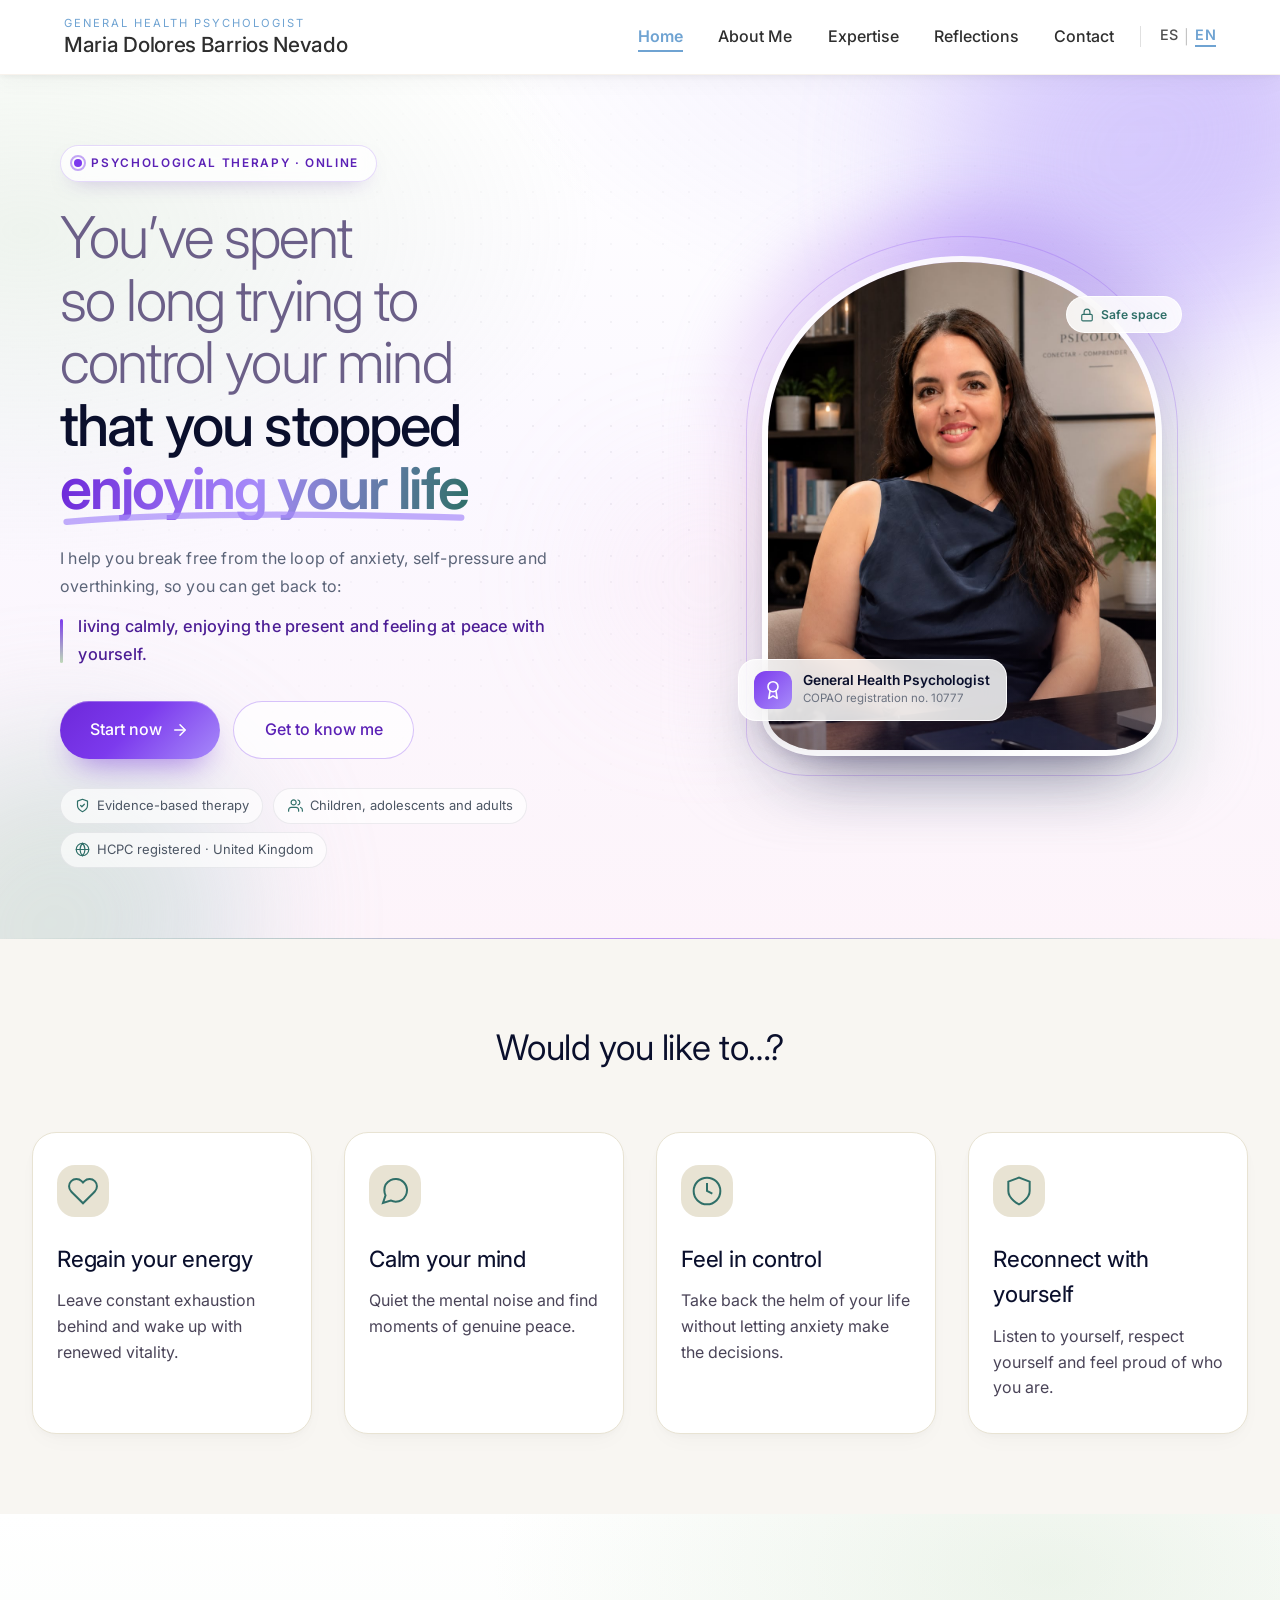
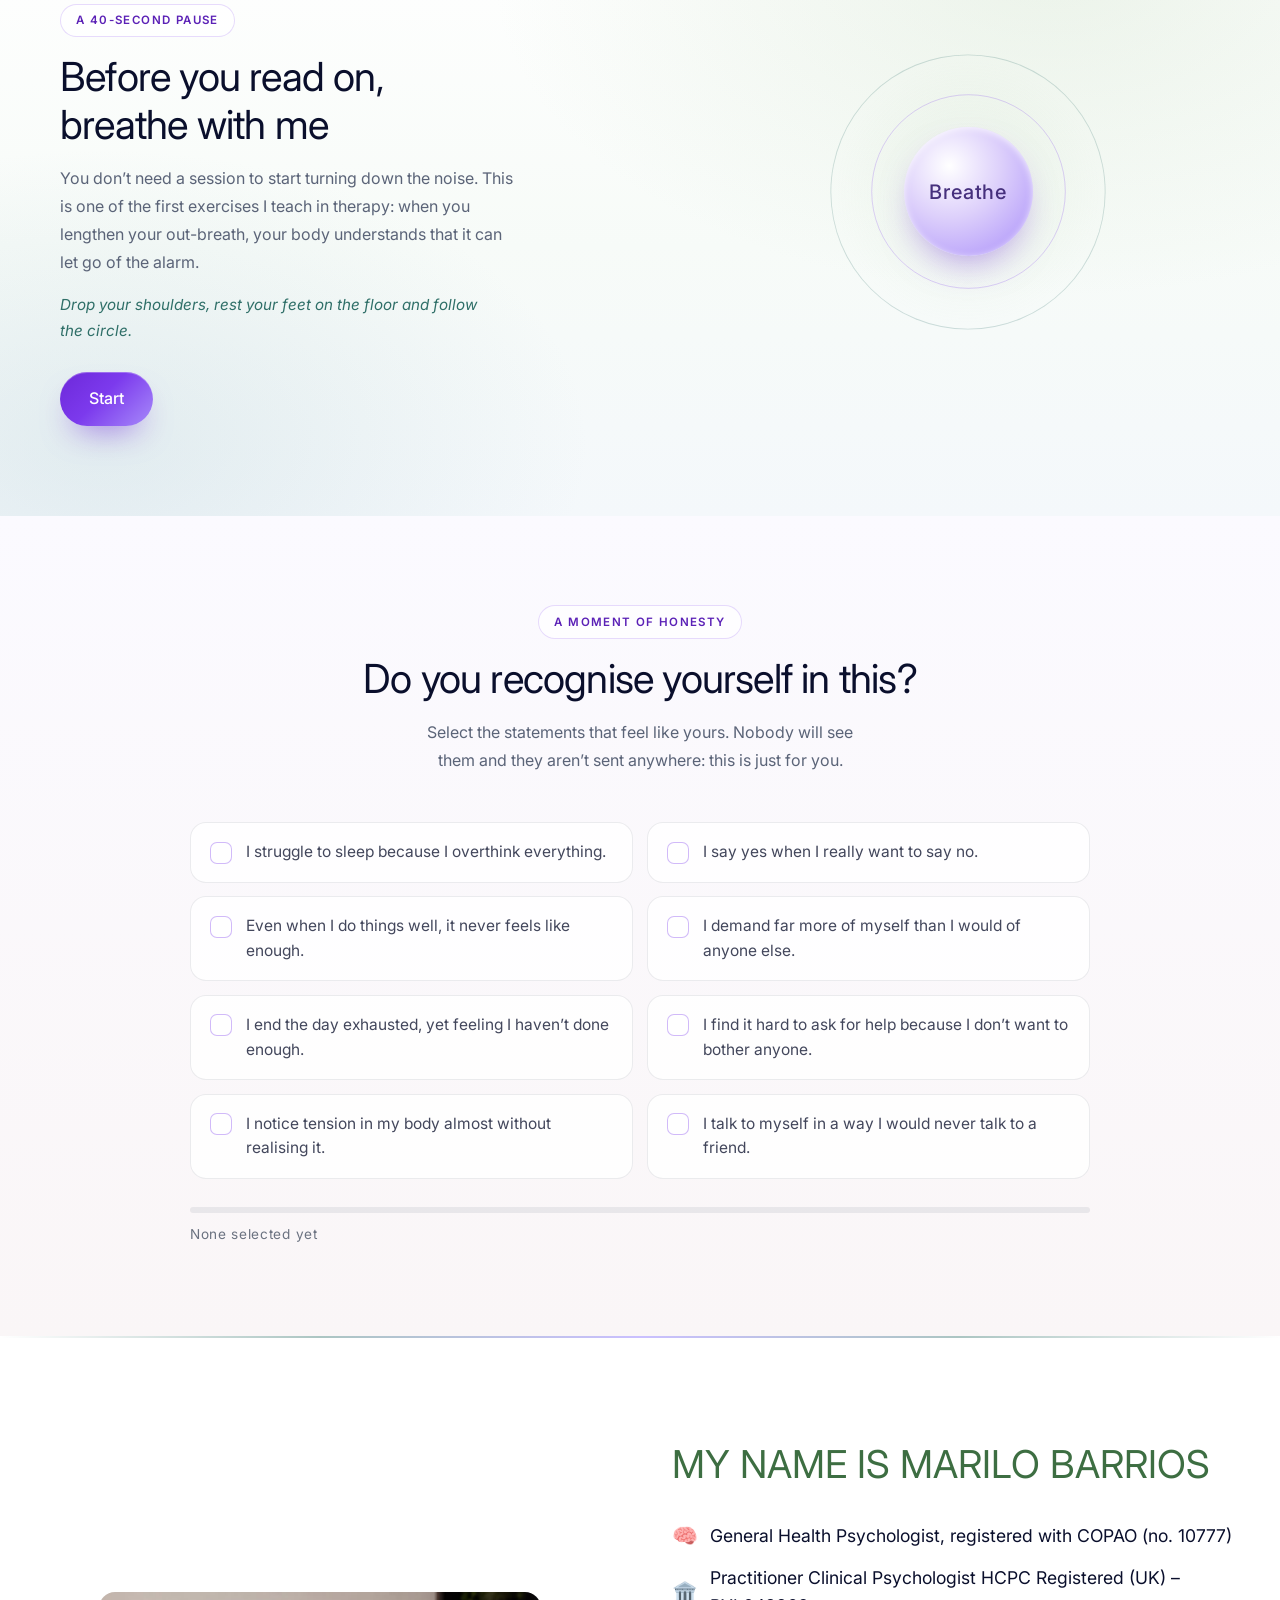
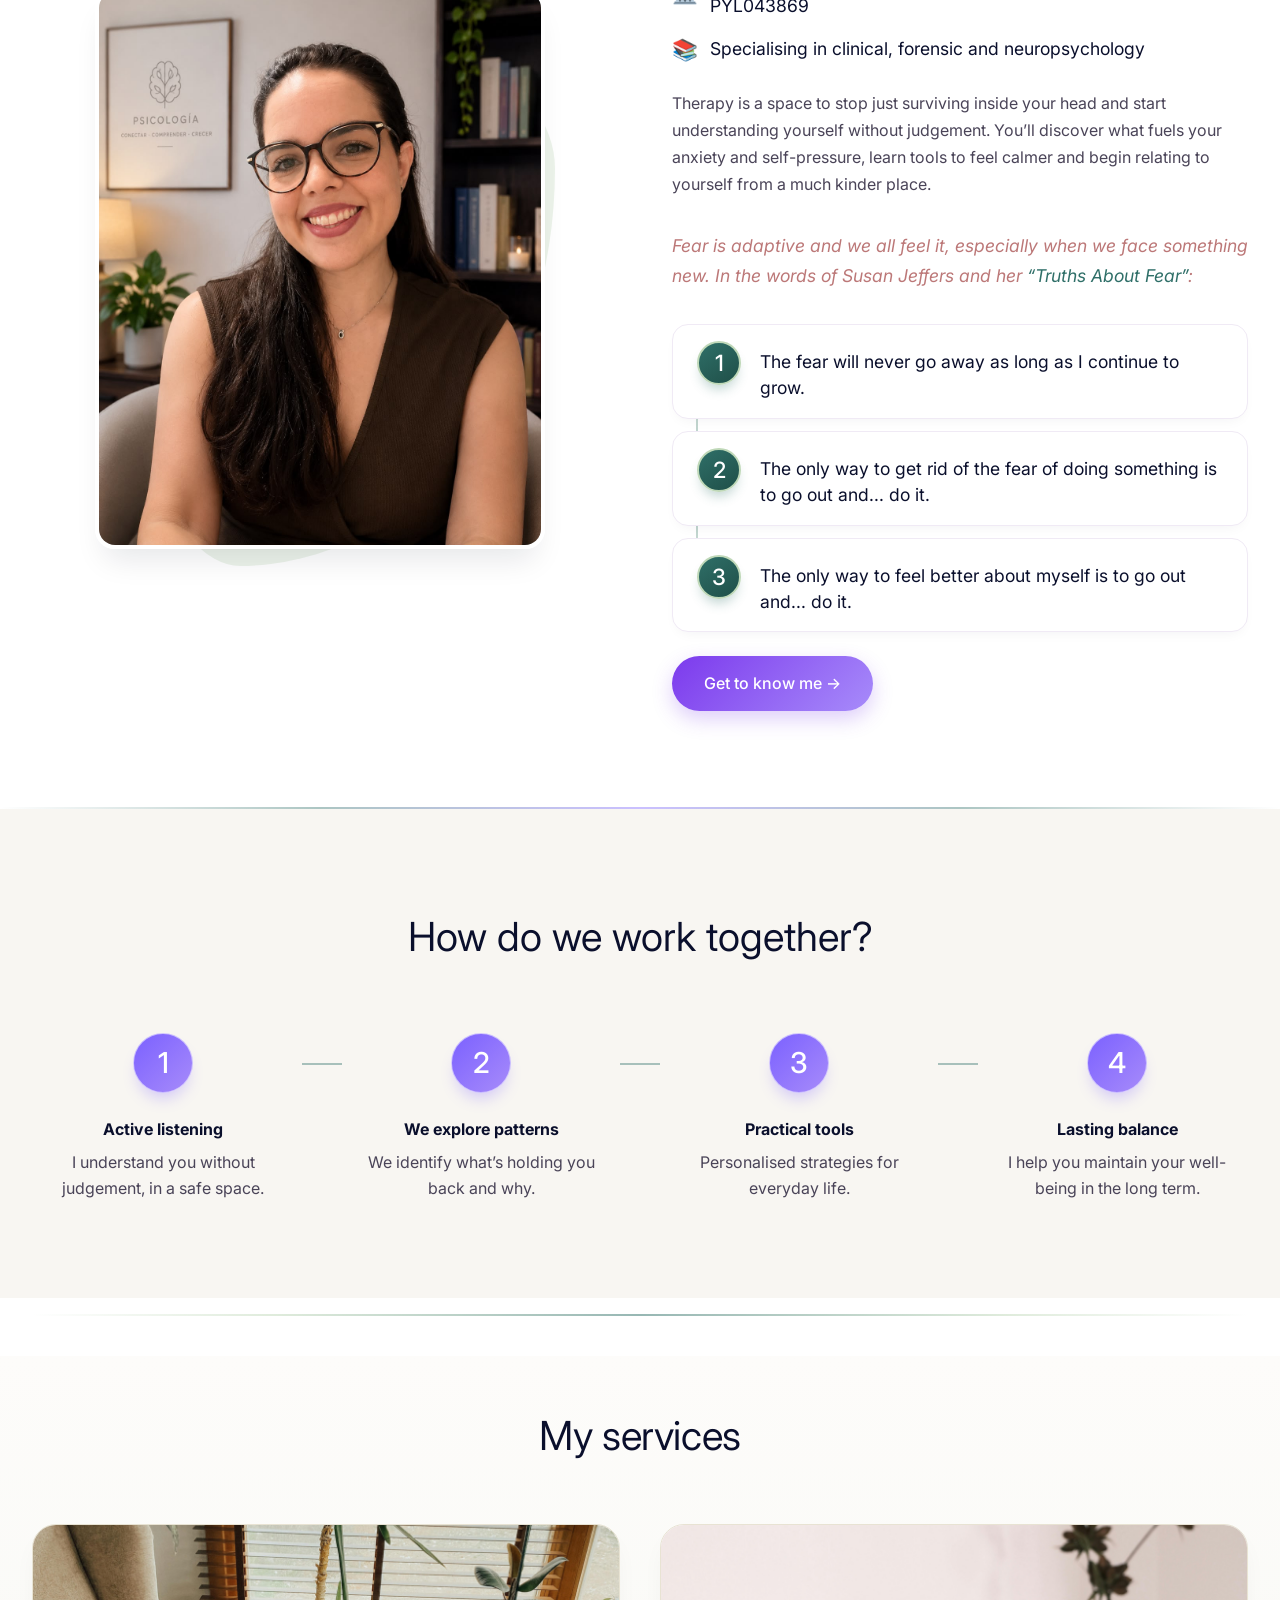
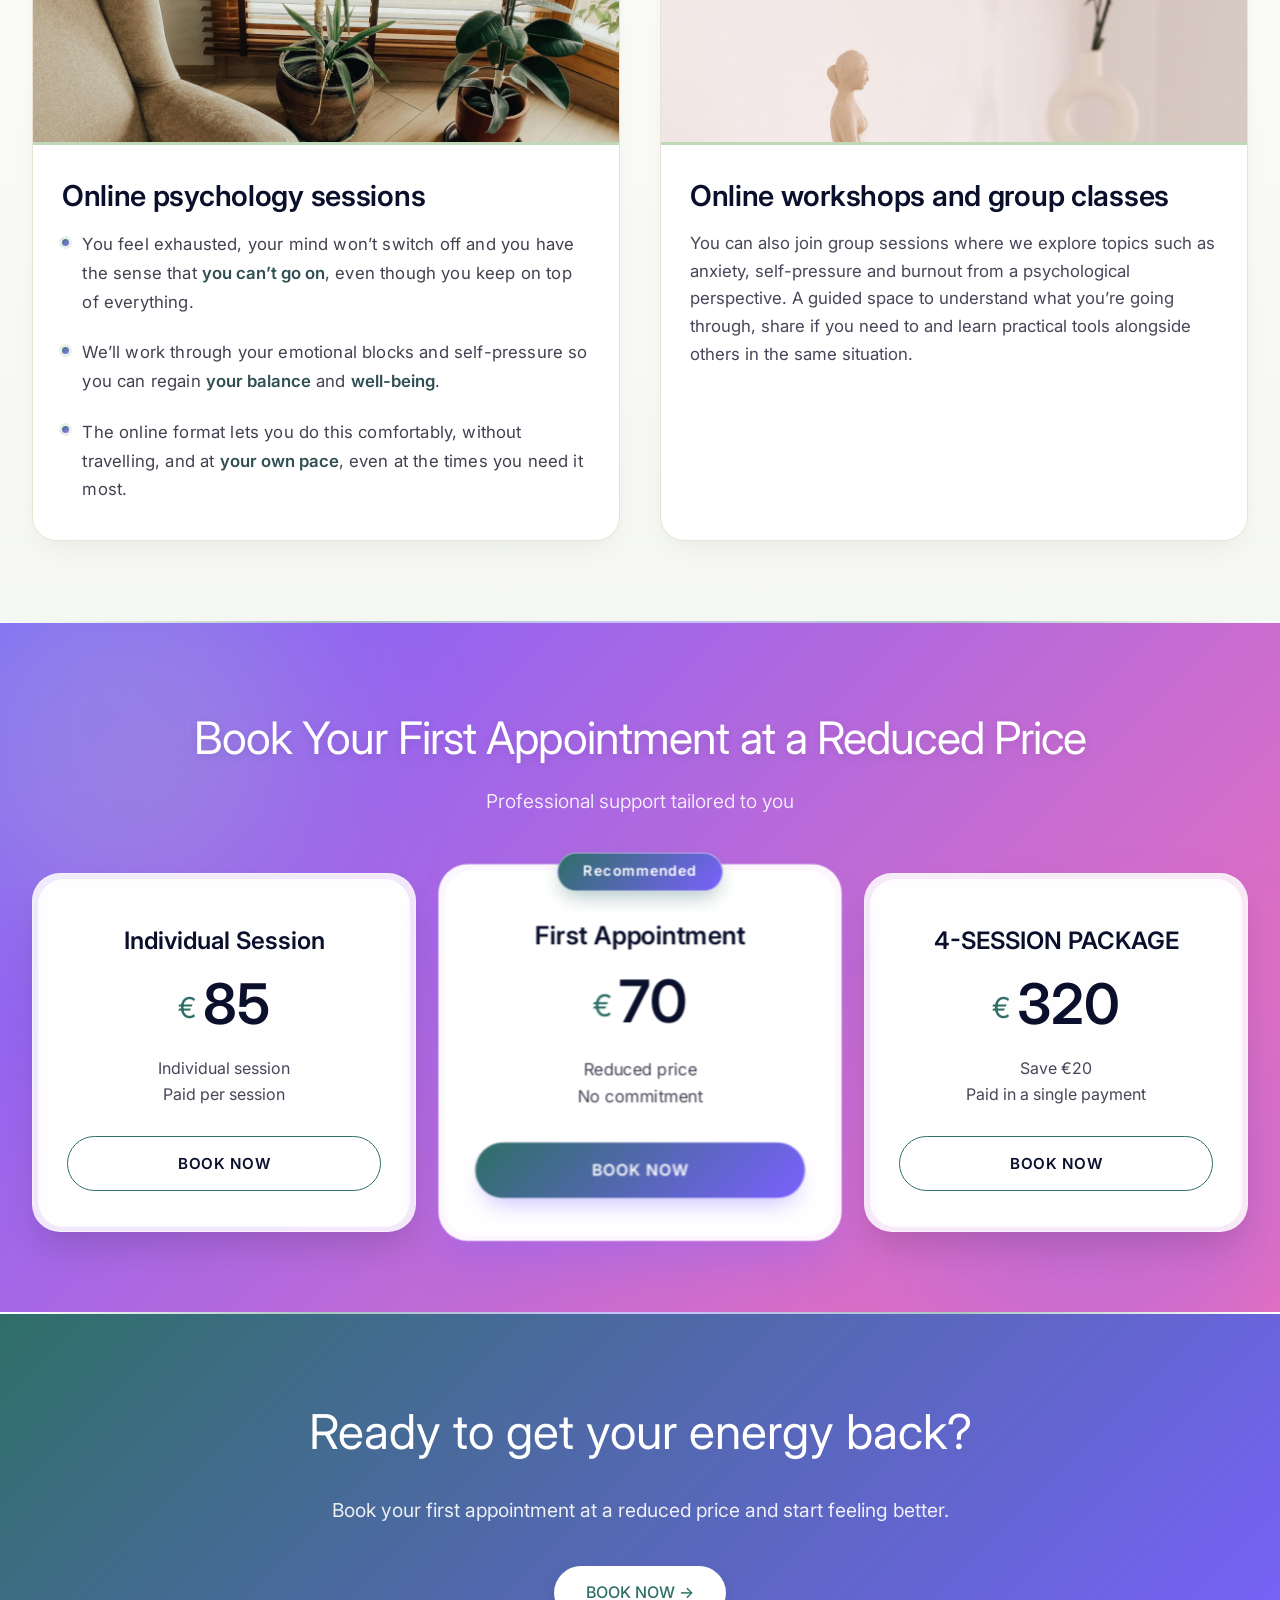
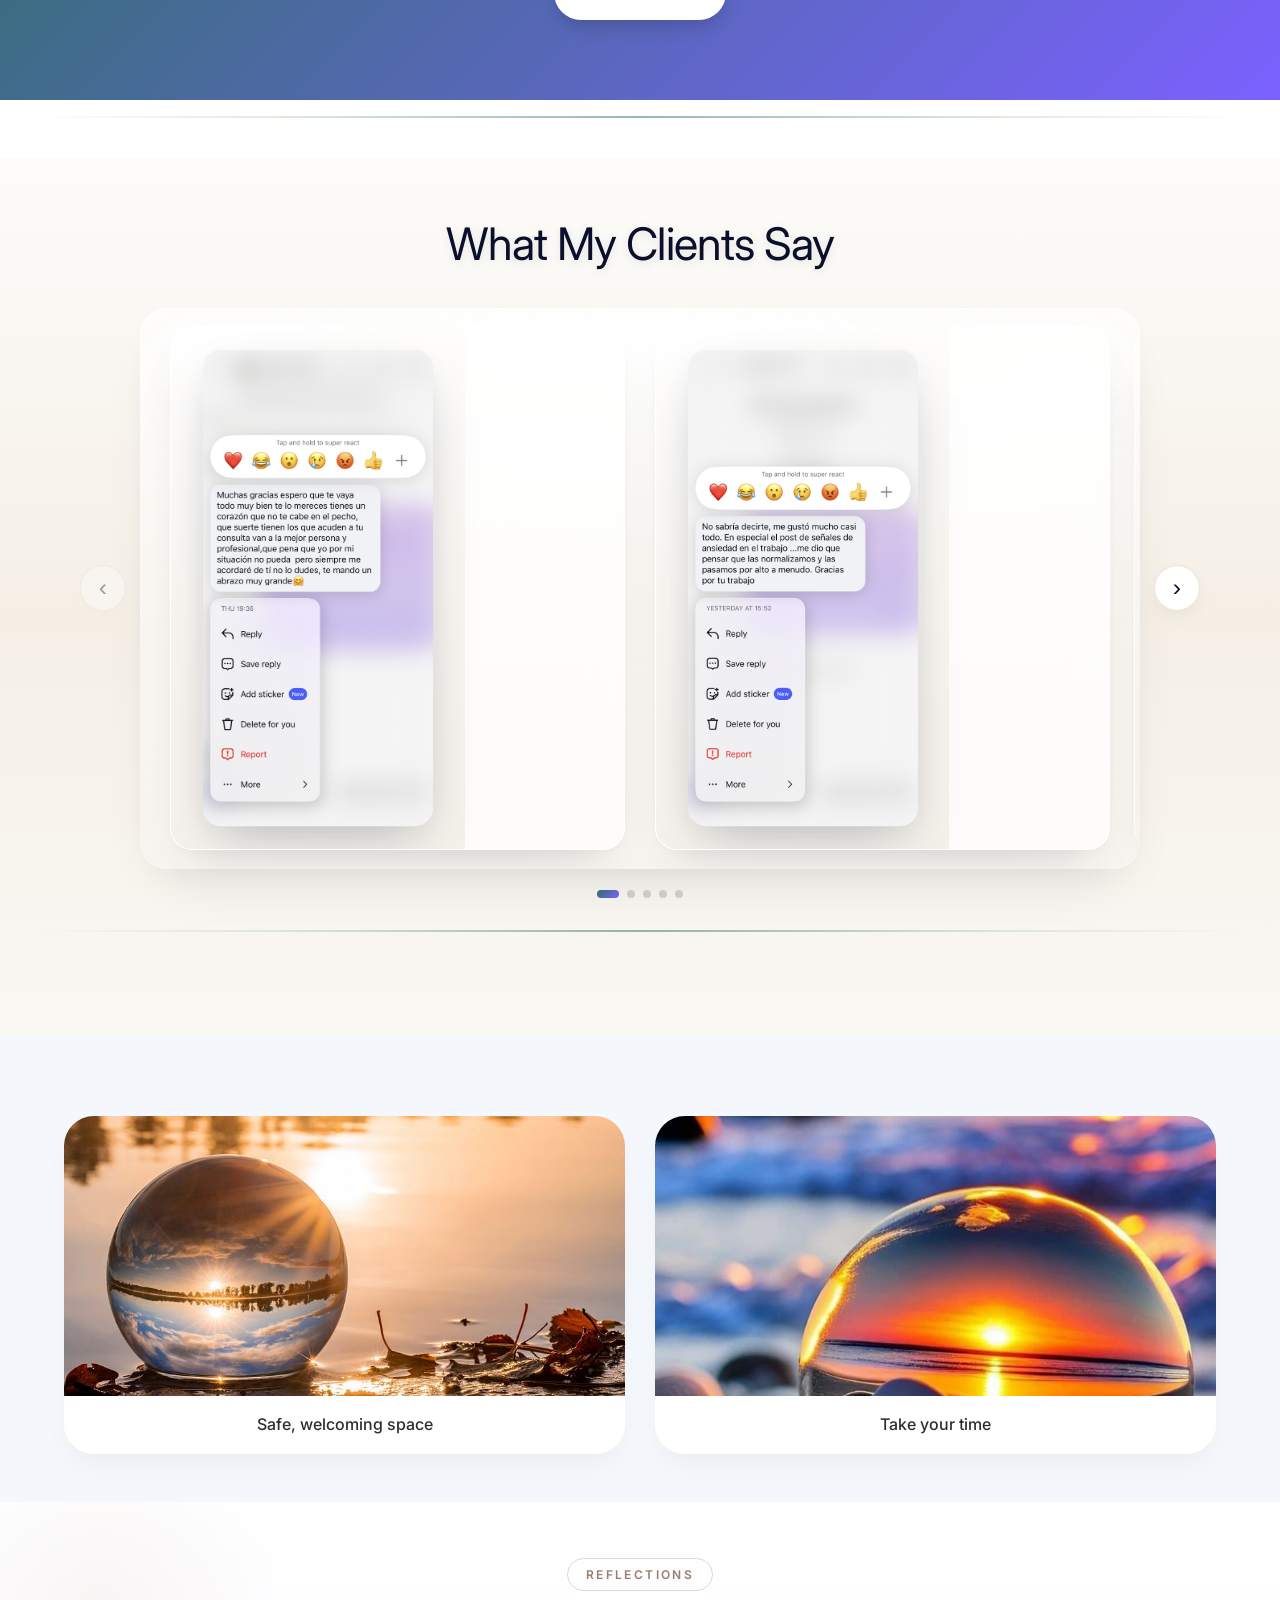
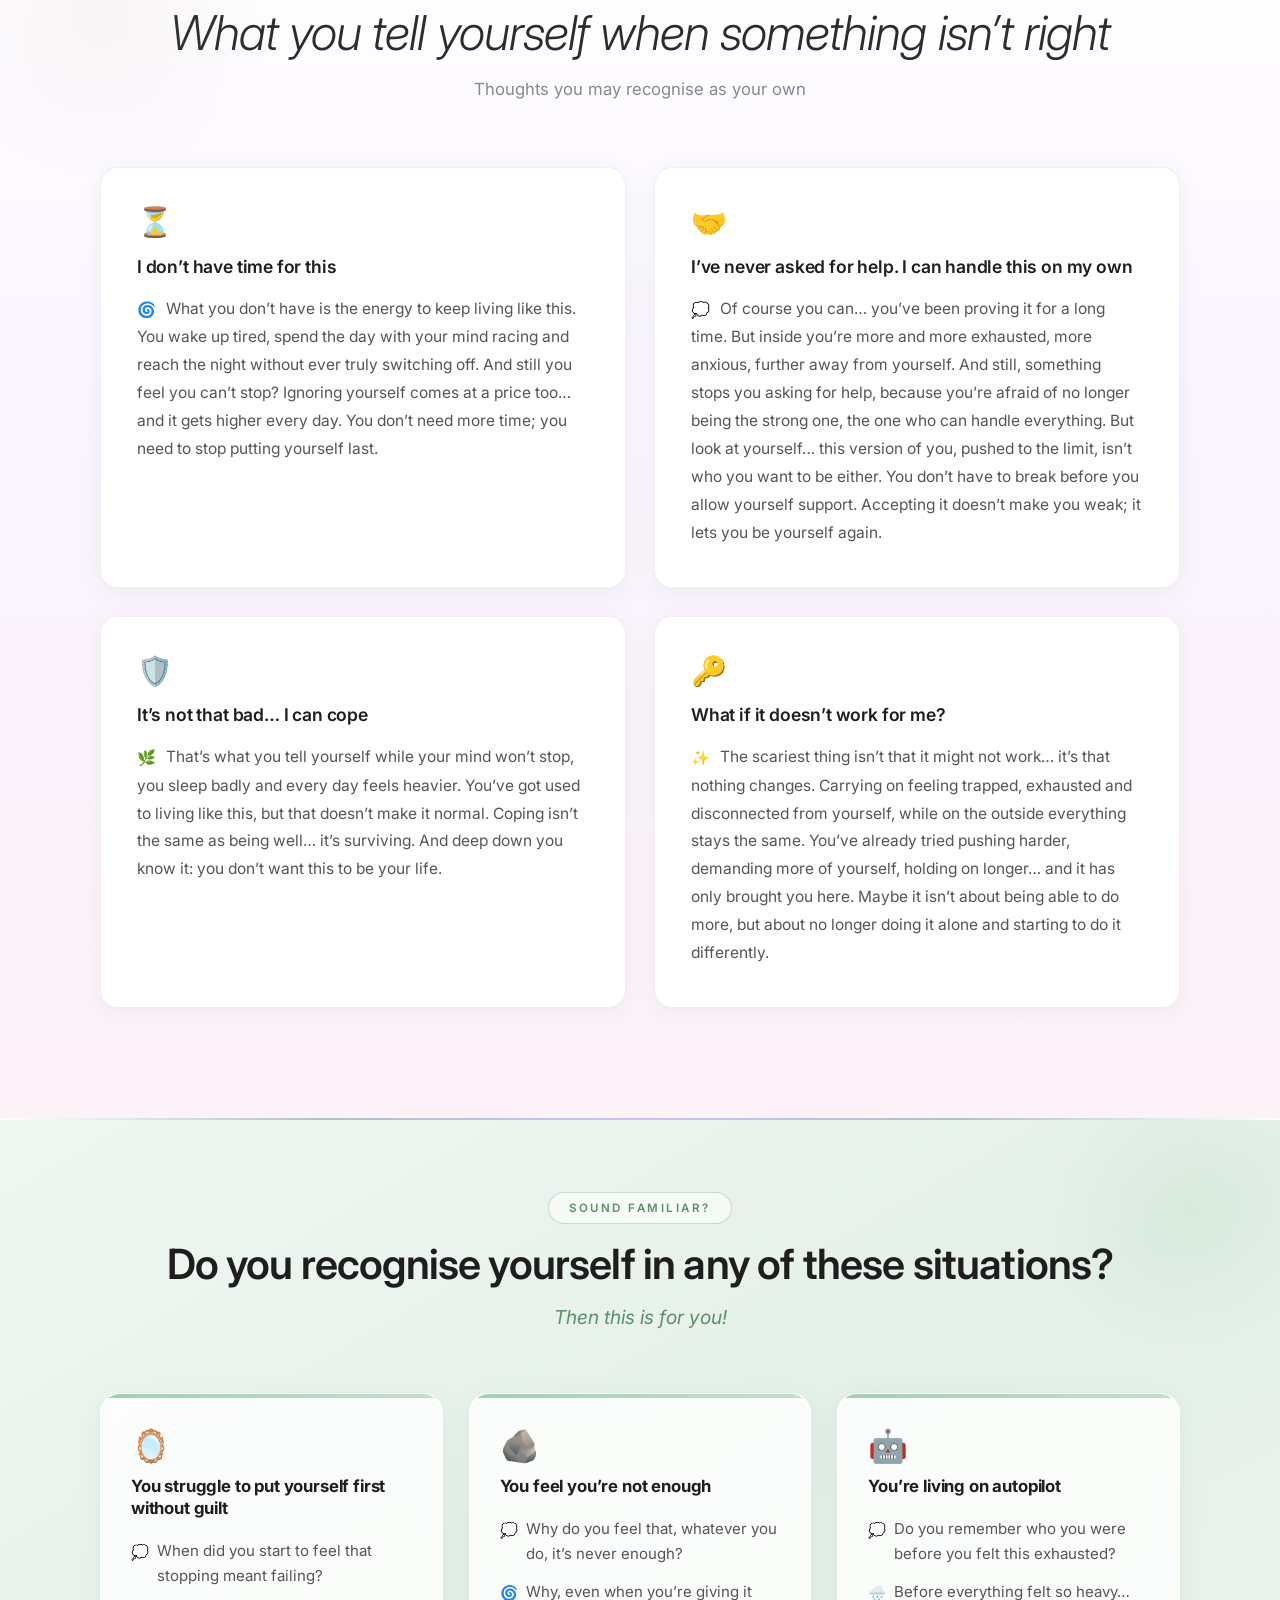
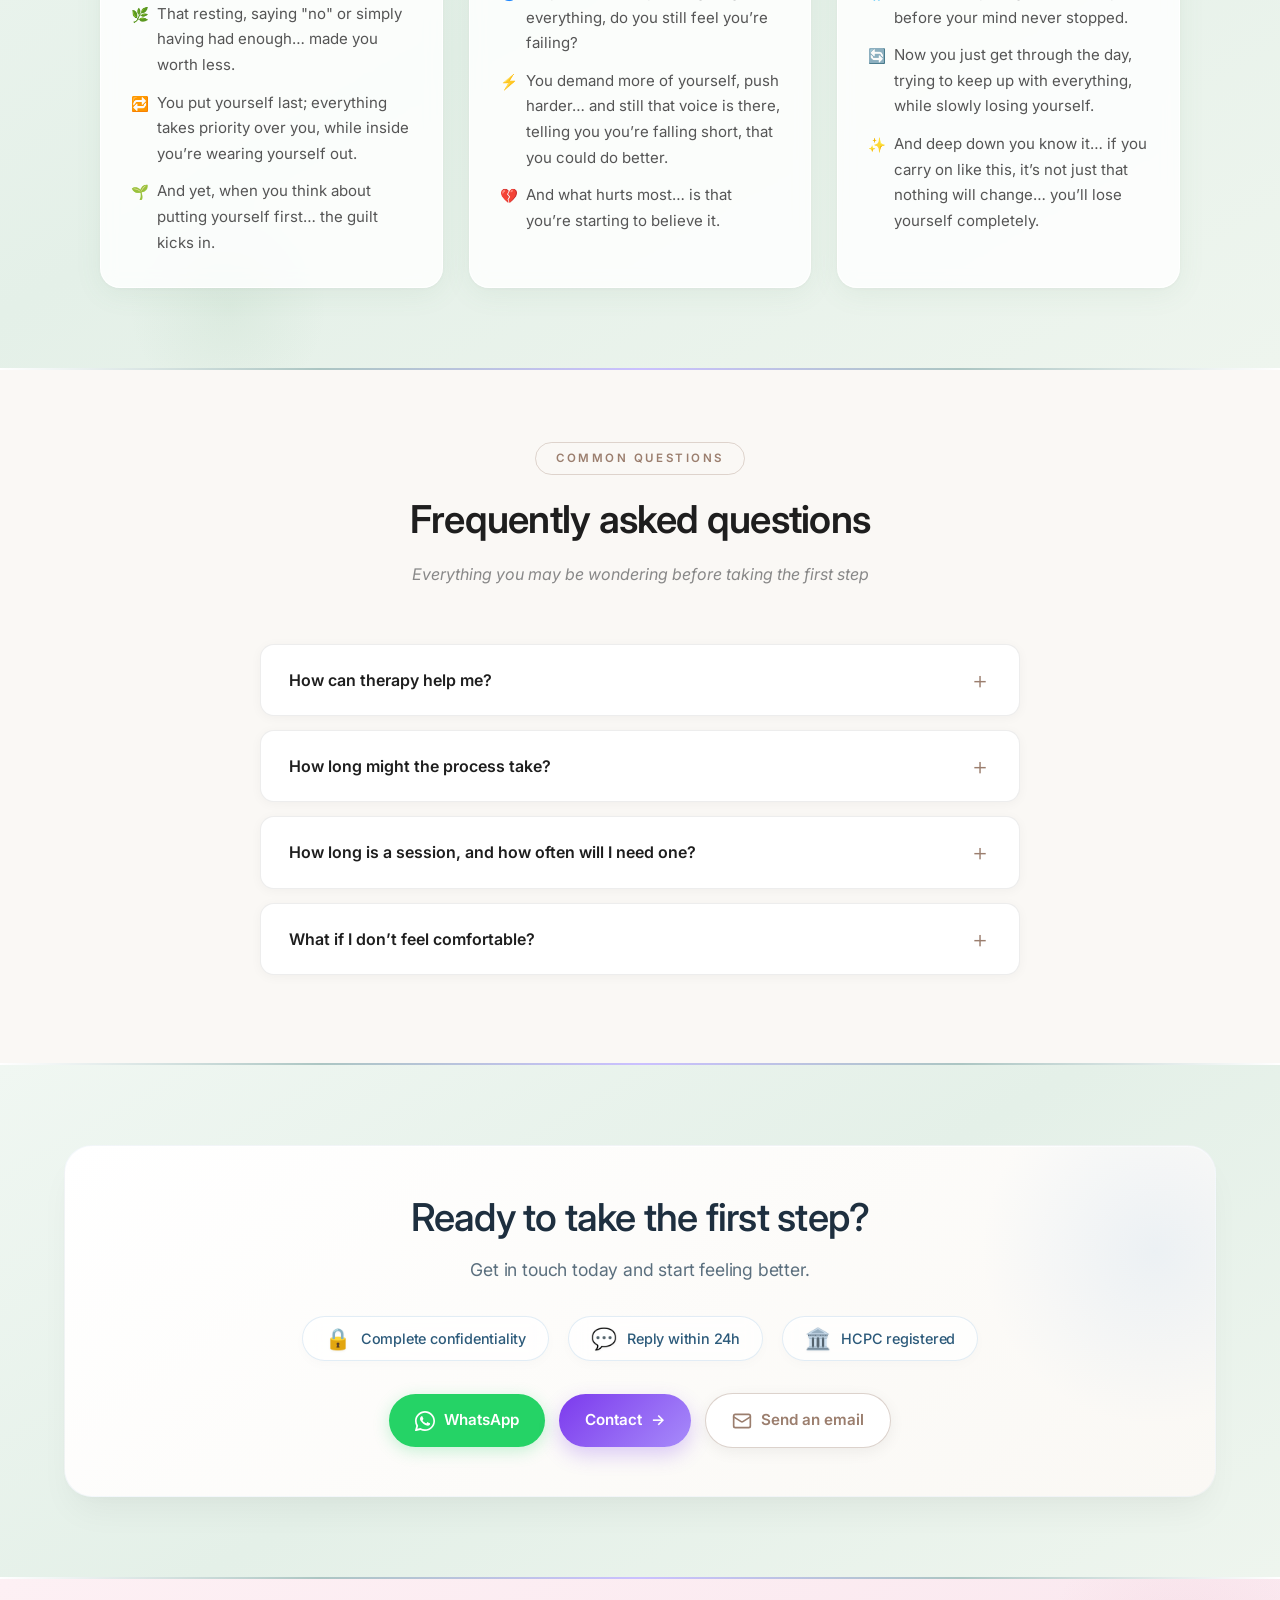
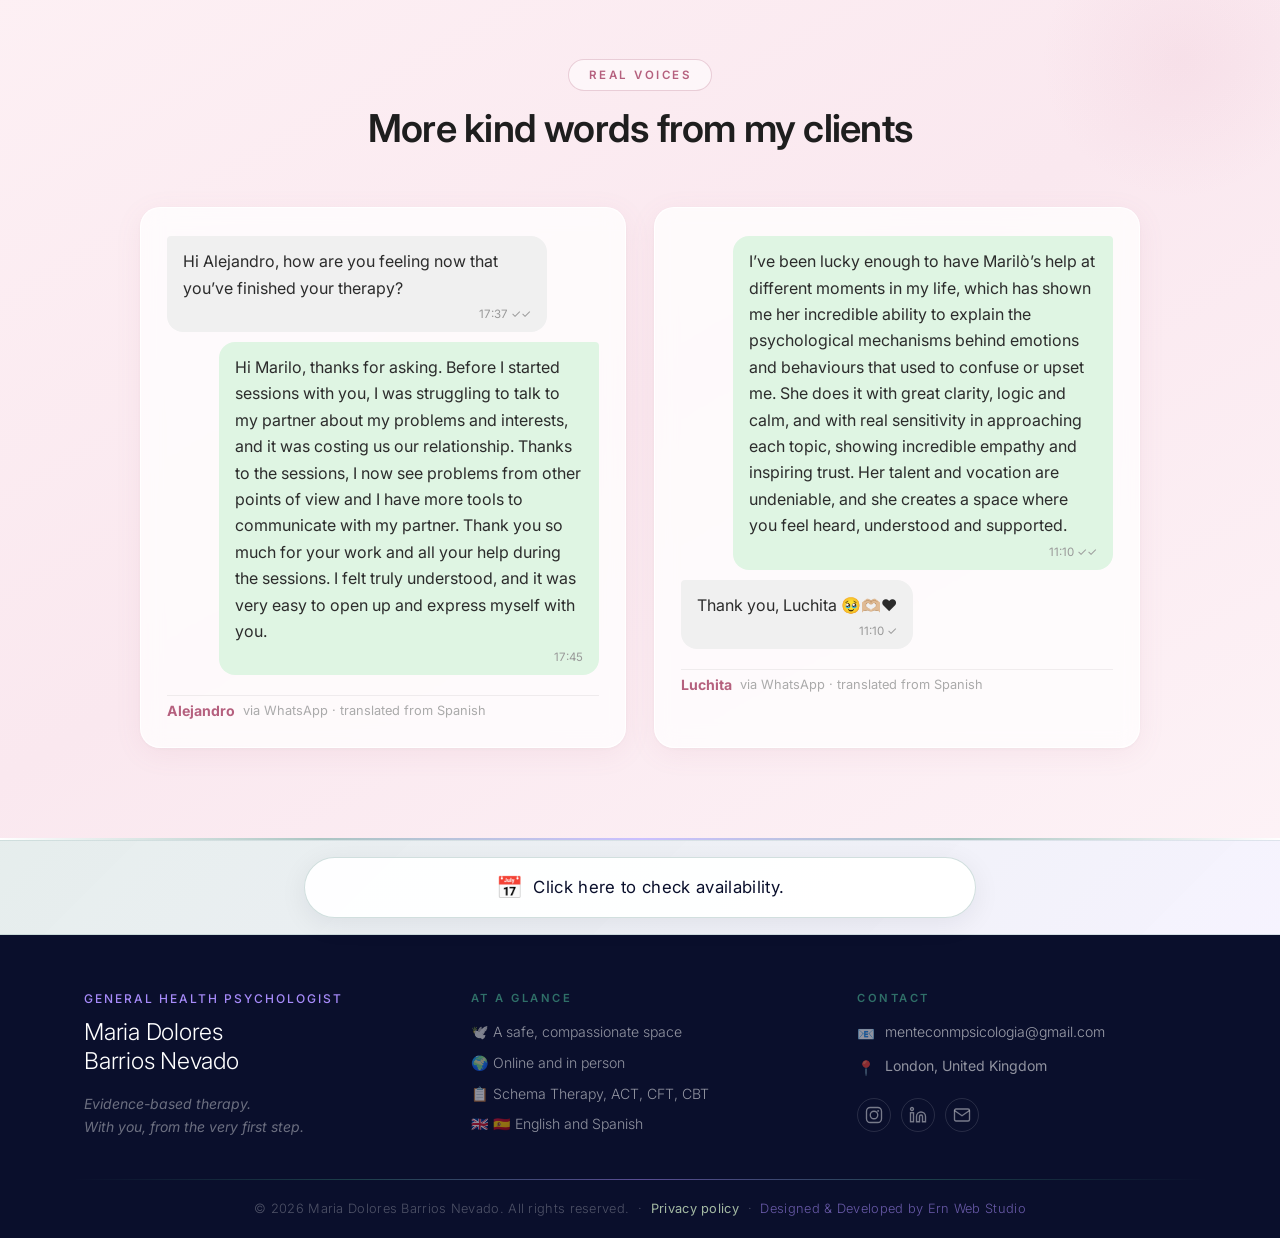
==== en/index.html @ d709ff42 "Add English version under /en/ with ES | EN language switcher - en/ pages generated from the Spanish" ====
<!DOCTYPE html>
<html lang="en">
<head>
  <meta charset="UTF-8">
  <meta name="viewport" content="width=device-width, initial-scale=1.0">
  <script src="../js/lang-boot.js"></script>
  <title>Maria Dolores Barrios Nevado · Clinical Psychologist</title>
  <meta name="description" content="Clinical psychologist with international training and NHS experience. Evidence-based therapy for children, adolescents and adults.">
  <meta name="robots" content="index,follow">
  <link rel="canonical" href="https://menteconmpsicologia.com/en/">
  <link rel="alternate" hreflang="es" href="https://menteconmpsicologia.com/">
  <link rel="alternate" hreflang="en" href="https://menteconmpsicologia.com/en/">
  <link rel="alternate" hreflang="x-default" href="https://menteconmpsicologia.com/">
  <meta property="og:type" content="website">
  <meta property="og:url" content="https://menteconmpsicologia.com/en/">
  <meta property="og:title" content="Maria Dolores Barrios Nevado · Clinical Psychologist">
  <meta property="og:description" content="Clinical psychologist with international training and NHS experience. Evidence-based therapy for children, adolescents and adults.">
  <meta property="og:locale" content="en_GB">
  <meta property="og:locale:alternate" content="es_ES">
  <meta property="og:image" content="https://menteconmpsicologia.com/images/anasayfa/Mar1.png">
  <meta name="twitter:card" content="summary_large_image">
  <meta name="twitter:title" content="Maria Dolores Barrios Nevado · Clinical Psychologist">
  <meta name="twitter:description" content="Clinical psychologist with international training and NHS experience. Evidence-based therapy for children, adolescents and adults.">
  <meta name="twitter:image" content="https://menteconmpsicologia.com/images/anasayfa/Mar1.png">
  <script type="application/ld+json">
  {"@context":"https://schema.org","@type":"Person","name":"Maria Dolores Barrios Nevado","jobTitle":"Clinical Psychologist","url":"https://menteconmpsicologia.com/en/","sameAs":["https://instagram.com/menteconmpsicologia","https://linkedin.com/in/menteconmpsicologia"],"email":"mailto:menteconmpsicologia@gmail.com"}
  </script>
  <link rel="dns-prefetch" href="https://emailjs-proxy.ercorumlueren.workers.dev">
  <link rel="preconnect" href="https://fonts.googleapis.com">
  <link rel="preconnect" href="https://fonts.gstatic.com" crossorigin>
  <link href="https://fonts.googleapis.com/css2?family=Inter:opsz,wght@14..32,300;14..32,400;14..32,500;14..32,600&family=Poppins:wght@300;400;500;600&display=swap" rel="stylesheet">
  <link rel="stylesheet" href="../css/style.css">
  <!-- [DENEYSEL] psico-interacciones -->
  <link rel="stylesheet" href="../css/psico-interacciones.css">
  <link rel="stylesheet" href="../css/home.css">
</head>
<body>
  <header class="site-header">
    <div class="container header-container">
      <div class="logo logo-signature">
        <a href="index.html">
          <span class="logo-subtitle">General Health Psychologist</span>
          <span class="logo-name">Maria Dolores Barrios Nevado</span>
        </a>
      </div>
      <nav class="main-nav" id="mainNav" aria-label="Main navigation">
        <ul class="nav-list" id="navList">
          <li><a href="index.html" class="active" aria-current="page">Home</a></li>
          <li><a href="hakkimda.html">About Me</a></li>
          <li><a href="calisma-alanlari.html">Expertise</a></li>
          <li><a href="blog.html">Reflections</a></li>
          <li><a href="iletisim.html">Contact</a></li>
        </ul>
        <div class="lang-switch" role="group" aria-label="Language">
          <a href="../index.html" class="lang-switch__link" lang="es" hreflang="es" aria-label="Español" data-lang-switch="es"><span>ES</span></a>
          <span class="lang-switch__sep" aria-hidden="true">|</span>
          <a href="index.html" class="lang-switch__link is-active" lang="en" hreflang="en" aria-label="English" aria-current="true" data-lang-switch="en"><span>EN</span></a>
        </div>
      </nav>
      <button class="mobile-menu-toggle" id="menuToggle" type="button" aria-label="Open or close main menu" aria-controls="mainNav" aria-expanded="false">
        <span></span><span></span><span></span>
      </button>
    </div>
  </header>

  <main id="main-content">
  <!-- ========== HERO (REFINED) ========== -->
  <section class="ref-home-hero hero-v2">
    <div class="hero-v2__ambient" aria-hidden="true">
      <span class="hero-v2__blob hero-v2__blob--a"></span>
      <span class="hero-v2__blob hero-v2__blob--b"></span>
      <span class="hero-v2__blob hero-v2__blob--c"></span>
      <span class="hero-v2__mesh"></span>
    </div>

    <div class="ref-hero-container">
      <div class="ref-hero-grid">
        <div class="ref-hero-content">
          <span class="ref-hero-eyebrow hero-v2__eyebrow" style="--d:.05s">
            <span class="hero-v2__pulse" aria-hidden="true"></span>
            Psychological therapy · Online
          </span>

          <h1 class="ref-hero-headline hero-v2__headline">
            <span class="hero-v2__line hero-v2__line--soft" style="--d:.16s">You’ve spent so long trying to control your mind</span>
            <span class="hero-v2__line hero-v2__line--strong" style="--d:.30s">that you stopped
              <span class="hero-v2__accent">enjoying your life<svg class="hero-v2__underline" viewBox="0 0 240 12" preserveAspectRatio="none" aria-hidden="true" focusable="false"><path d="M4 8.4C56 3.2 132 2.2 236 5.6" fill="none" stroke="currentColor" stroke-width="4" stroke-linecap="round"/></svg></span>
            </span>
          </h1>

          <p class="ref-hero-description" style="--d:.44s">
            I help you break free from the loop of anxiety, self-pressure and overthinking, so you can get back to:
          </p>
          <p class="ref-hero-closing" style="--d:.64s">
            living calmly, enjoying the present and feeling at peace with yourself.
          </p>

          <div class="ref-hero-actions" style="--d:.74s">
            <a href="iletisim.html" class="ref-btn ref-btn-primary">
              <span>Start now</span>
              <svg width="18" height="18" viewBox="0 0 24 24" fill="none" stroke="currentColor" stroke-width="2" stroke-linecap="round" stroke-linejoin="round" aria-hidden="true" focusable="false"><path d="M5 12h13"/><path d="m12 5 7 7-7 7"/></svg>
            </a>
            <a href="hakkimda.html" class="ref-btn ref-btn-secondary">Get to know me</a>
          </div>

          <ul class="hero-v2__trust" style="--d:.84s">
            <li>
              <svg width="15" height="15" viewBox="0 0 24 24" fill="none" stroke="currentColor" stroke-width="1.9" stroke-linecap="round" stroke-linejoin="round" aria-hidden="true" focusable="false"><path d="M12 22s8-4 8-10V5l-8-3-8 3v7c0 6 8 10 8 10z"/><path d="m9 12 2 2 4-4"/></svg>
              Evidence-based therapy
            </li>
            <li>
              <svg width="15" height="15" viewBox="0 0 24 24" fill="none" stroke="currentColor" stroke-width="1.9" stroke-linecap="round" stroke-linejoin="round" aria-hidden="true" focusable="false"><path d="M17 21v-2a4 4 0 0 0-4-4H5a4 4 0 0 0-4 4v2"/><circle cx="9" cy="7" r="4"/><path d="M23 21v-2a4 4 0 0 0-3-3.87"/><path d="M16 3.13a4 4 0 0 1 0 7.75"/></svg>
              Children, adolescents and adults
            </li>
            <li>
              <svg width="15" height="15" viewBox="0 0 24 24" fill="none" stroke="currentColor" stroke-width="1.9" stroke-linecap="round" stroke-linejoin="round" aria-hidden="true" focusable="false"><circle cx="12" cy="12" r="10"/><path d="M2 12h20"/><path d="M12 2a15.3 15.3 0 0 1 4 10 15.3 15.3 0 0 1-4 10 15.3 15.3 0 0 1-4-10 15.3 15.3 0 0 1 4-10z"/></svg>
              HCPC registered · United Kingdom
            </li>
          </ul>
        </div>

        <div class="ref-hero-visual hero-v2__visual">
          <div class="ref-hero-image-wrapper hero-v2__frame">
            <span class="hero-v2__halo" aria-hidden="true"></span>
            <span class="hero-v2__ring" aria-hidden="true"></span>

            <div class="ref-hero-image hero-v2__photo">
              <img src="../images/anasayfa/mar11.jpeg" width="768" height="1024" fetchpriority="high" decoding="async"
                   alt="Maria Dolores Barrios Nevado, clinical psychologist, in her consulting room">
            </div>

            <div class="hero-v2__chip" aria-hidden="true">
              <svg width="14" height="14" viewBox="0 0 24 24" fill="none" stroke="currentColor" stroke-width="2" stroke-linecap="round" stroke-linejoin="round" focusable="false"><rect x="3" y="11" width="18" height="11" rx="2"/><path d="M7 11V7a5 5 0 0 1 10 0v4"/></svg>
              Safe space
            </div>

            <div class="hero-v2__badge">
              <span class="hero-v2__badge-icon" aria-hidden="true">
                <svg width="20" height="20" viewBox="0 0 24 24" fill="none" stroke="currentColor" stroke-width="1.9" stroke-linecap="round" stroke-linejoin="round" focusable="false"><circle cx="12" cy="8" r="6"/><path d="M15.477 12.89 17 22l-5-3-5 3 1.523-9.11"/></svg>
              </span>
              <span class="hero-v2__badge-text">
                <strong>General Health Psychologist</strong>
                <span>COPAO registration no. 10777</span>
              </span>
            </div>
          </div>
        </div>
      </div>
    </div>
    <div class="ref-hero-divider"></div>
  </section>

  <!-- ========== KARTLAR: "Te gustaría poder…?" ========== -->
  <section class="ref-cards-section">
    <div class="ref-cards-container">
      <h2 class="ref-cards-title">Would you like to…?</h2>
      <div class="ref-cards-grid">
        <article class="ref-card">
          <div class="ref-card-icon">
            <svg width="32" height="32" viewBox="0 0 24 24" fill="none" stroke="currentColor" stroke-width="1.5">
              <path d="M20.84 4.61a5.5 5.5 0 0 0-7.78 0L12 5.67l-1.06-1.06a5.5 5.5 0 0 0-7.78 7.78l1.06 1.06L12 21.23l7.78-7.78 1.06-1.06a5.5 5.5 0 0 0 0-7.78z" />
            </svg>
          </div>
          <h3 class="ref-card-title">Regain your energy</h3>
          <p class="ref-card-desc">Leave constant exhaustion behind and wake up with renewed vitality.</p>
        </article>
        <article class="ref-card">
          <div class="ref-card-icon">
            <svg width="32" height="32" viewBox="0 0 24 24" fill="none" stroke="currentColor" stroke-width="1.5">
              <path d="M21 11.5a8.38 8.38 0 0 1-.9 3.8 8.5 8.5 0 0 1-7.6 4.7 8.38 8.38 0 0 1-3.8-.9L3 21l1.9-5.7a8.38 8.38 0 0 1-.9-3.8 8.5 8.5 0 0 1 4.7-7.6 8.38 8.38 0 0 1 3.8-.9h.5a8.48 8.48 0 0 1 8 8v.5z" />
            </svg>
          </div>
          <h3 class="ref-card-title">Calm your mind</h3>
          <p class="ref-card-desc">Quiet the mental noise and find moments of genuine peace.</p>
        </article>
        <article class="ref-card">
          <div class="ref-card-icon">
            <svg width="32" height="32" viewBox="0 0 24 24" fill="none" stroke="currentColor" stroke-width="1.5">
              <path d="M12 2a10 10 0 1 0 10 10 10 10 0 0 0-10-10z" />
              <path d="M12 6v6l4 2" />
            </svg>
          </div>
          <h3 class="ref-card-title">Feel in control</h3>
          <p class="ref-card-desc">Take back the helm of your life without letting anxiety make the decisions.</p>
        </article>
        <article class="ref-card">
          <div class="ref-card-icon">
            <svg width="32" height="32" viewBox="0 0 24 24" fill="none" stroke="currentColor" stroke-width="1.5">
              <path d="M12 22s8-4 8-10V5l-8-3-8 3v7c0 6 8 10 8 10z" />
            </svg>
          </div>
          <h3 class="ref-card-title">Reconnect with yourself</h3>
          <p class="ref-card-desc">Listen to yourself, respect yourself and feel proud of who you are.</p>
        </article>
      </div>
    </div>
  </section>

  <!-- ========== [DENEYSEL] RESPIRACIÓN GUIADA ========== -->
  <section class="pxi-scope pxi-breathe" id="respira" data-breathe aria-labelledby="pxi-breathe-title">
    <div class="pxi-container">
      <div class="pxi-breathe__grid">
        <div class="pxi-breathe__intro">
          <span class="pxi-eyebrow">A 40-second pause</span>
          <h2 id="pxi-breathe-title" class="pxi-title">Before you read on, breathe with me</h2>
          <p class="pxi-lead">
            You don’t need a session to start turning down the noise. This is one of the first exercises I teach in therapy: when you lengthen your out-breath, your body understands that it can let go of the alarm.
          </p>
          <p class="pxi-note">Drop your shoulders, rest your feet on the floor and follow the circle.</p>
          <button type="button" class="pxi-btn" data-breathe-toggle aria-pressed="false">
            <span class="pxi-btn__label">Start</span>
          </button>

          <div class="pxi-breathe__outro" data-breathe-outro hidden>
            <p>That’s it. You may notice very little, or nothing at all, and that’s fine too.</p>
            <p>What matters is that your body knows how to calm down when you give it the right conditions. In therapy, we learn to create them far beyond these 40 seconds.</p>
          </div>
        </div>

        <div class="pxi-breathe__stage">
          <div class="pxi-orb" data-breathe-orb data-phase="exhala">
            <span class="pxi-orb__ring pxi-orb__ring--2" aria-hidden="true"></span>
            <span class="pxi-orb__ring pxi-orb__ring--1" aria-hidden="true"></span>
            <span class="pxi-orb__core" aria-hidden="true"></span>
            <span class="pxi-orb__label" data-breathe-label>Breathe</span>
          </div>
          <p class="pxi-breathe__status" data-breathe-status role="status" aria-live="polite"></p>
        </div>
      </div>
    </div>
  </section>

  <!-- ========== [DENEYSEL] ¿TE RECONOCES EN ESTO? ========== -->
  <section class="pxi-scope pxi-mirror" id="te-reconoces" data-mirror aria-labelledby="pxi-mirror-title">
    <div class="pxi-container">
      <header class="pxi-mirror__head">
        <span class="pxi-eyebrow">A moment of honesty</span>
        <h2 id="pxi-mirror-title" class="pxi-title">Do you recognise yourself in this?</h2>
        <p class="pxi-lead">
          Select the statements that feel like yours. Nobody will see them and they aren’t sent anywhere: this is just for you.
        </p>
      </header>

      <ul class="pxi-mirror__list">
        <li>
          <button type="button" class="pxi-stmt" data-mirror-item aria-pressed="false">
            <span class="pxi-stmt__mark" aria-hidden="true"></span>
            <span class="pxi-stmt__text">I struggle to sleep because I overthink everything.</span>
          </button>
        </li>
        <li>
          <button type="button" class="pxi-stmt" data-mirror-item aria-pressed="false">
            <span class="pxi-stmt__mark" aria-hidden="true"></span>
            <span class="pxi-stmt__text">I say yes when I really want to say no.</span>
          </button>
        </li>
        <li>
          <button type="button" class="pxi-stmt" data-mirror-item aria-pressed="false">
            <span class="pxi-stmt__mark" aria-hidden="true"></span>
            <span class="pxi-stmt__text">Even when I do things well, it never feels like enough.</span>
          </button>
        </li>
        <li>
          <button type="button" class="pxi-stmt" data-mirror-item aria-pressed="false">
            <span class="pxi-stmt__mark" aria-hidden="true"></span>
            <span class="pxi-stmt__text">I demand far more of myself than I would of anyone else.</span>
          </button>
        </li>
        <li>
          <button type="button" class="pxi-stmt" data-mirror-item aria-pressed="false">
            <span class="pxi-stmt__mark" aria-hidden="true"></span>
            <span class="pxi-stmt__text">I end the day exhausted, yet feeling I haven’t done enough.</span>
          </button>
        </li>
        <li>
          <button type="button" class="pxi-stmt" data-mirror-item aria-pressed="false">
            <span class="pxi-stmt__mark" aria-hidden="true"></span>
            <span class="pxi-stmt__text">I find it hard to ask for help because I don’t want to bother anyone.</span>
          </button>
        </li>
        <li>
          <button type="button" class="pxi-stmt" data-mirror-item aria-pressed="false">
            <span class="pxi-stmt__mark" aria-hidden="true"></span>
            <span class="pxi-stmt__text">I notice tension in my body almost without realising it.</span>
          </button>
        </li>
        <li>
          <button type="button" class="pxi-stmt" data-mirror-item aria-pressed="false">
            <span class="pxi-stmt__mark" aria-hidden="true"></span>
            <span class="pxi-stmt__text">I talk to myself in a way I would never talk to a friend.</span>
          </button>
        </li>
      </ul>

      <div class="pxi-mirror__meter">
        <div class="pxi-mirror__track">
          <span class="pxi-mirror__fill" data-mirror-fill></span>
        </div>
        <p class="pxi-mirror__count" data-mirror-count role="status" aria-live="polite"></p>
      </div>

      <div class="pxi-mirror__result" data-mirror-result hidden>
        <h3 class="pxi-mirror__result-title" data-mirror-result-title></h3>
        <p class="pxi-mirror__result-text" data-mirror-result-text></p>
        <div class="pxi-mirror__actions">
          <a href="iletisim.html" class="pxi-btn">Let’s talk about this</a>
          <a href="hakkimda.html" class="pxi-btn pxi-btn--ghost">See how I work</a>
        </div>
      </div>
    </div>
  </section>

  <div class="ref-hero-divider"></div>
  <!-- ========== HAKKINDA / GÜVEN BÖLÜMÜ ========== -->
  <section class="ref-about-section">
    <div class="ref-about-container">
      <div class="ref-about-grid">
        <div class="ref-about-image-wrapper">
          <div class="ref-about-soft-bg"></div>
          <img src="../images/anasayfa/mar22.jpeg" alt="Marilo Barrios" class="ref-about-img">
        </div>
        <div class="ref-about-content">
          <h2 class="ref-about-title">MY NAME IS MARILO BARRIOS</h2>
          <ul class="ref-about-list">
            <li><span>🧠</span> General Health Psychologist, registered with COPAO (no. 10777)</li>
            <li><span>🏛️</span> Practitioner Clinical Psychologist HCPC Registered (UK) – PYL043869</li>
            <li><span>📚</span> Specialising in clinical, forensic and neuropsychology</li>
          </ul>
          <p class="ref-about-text">
            Therapy is a space to stop just surviving inside your head and start understanding yourself without judgement. You’ll discover what fuels your anxiety and self-pressure, learn tools to feel calmer and begin relating to yourself from a much kinder place.
          </p>
          <!-- YENİ KORKU / GERÇEKLER BÖLÜMÜ -->
<div class="ref-fear-container">
  <p class="ref-fear-intro">
    Fear is adaptive and we all feel it, especially when we face something new. In the words of Susan Jeffers and her <span class="ref-fear-highlight">“Truths About Fear”</span>:
  </p>
  
  <div class="ref-fear-list">
    <!-- Madde 1 -->
    <div class="ref-fear-item">
      <span class="ref-fear-number">1</span>
      <p class="ref-fear-text">The fear will never go away as long as I continue to grow.</p>
    </div>
    <!-- Madde 2 -->
    <div class="ref-fear-item">
      <span class="ref-fear-number">2</span>
      <p class="ref-fear-text">The only way to get rid of the fear of doing something is to go out and... do it.</p>
    </div>
    <!-- Madde 3 -->
    <div class="ref-fear-item">
      <span class="ref-fear-number">3</span>
      <p class="ref-fear-text">The only way to feel better about myself is to go out and... do it.</p>
    </div>
  </div>
</div>
          <a href="hakkimda.html" class="ref-btn ref-btn-primary">Get to know me →</a>
        </div>
      </div>
    </div>
  </section>
  <div class="ref-hero-divider"></div>
  <!-- ========== SÜREÇ BÖLÜMÜ ========== -->
  <section class="ref-process-section">
    <div class="ref-process-container">
      <h2 class="ref-process-title">How do we work together?</h2>
      <div class="ref-process-steps">
        <div class="ref-step-item">
          <div class="ref-step-number">1</div>
          <h4>Active listening</h4>
          <p>I understand you without judgement, in a safe space.</p>
        </div>
        <div class="ref-step-connector"></div>
        <div class="ref-step-item">
          <div class="ref-step-number">2</div>
          <h4>We explore patterns</h4>
          <p>We identify what’s holding you back and why.</p>
        </div>
        <div class="ref-step-connector"></div>
        <div class="ref-step-item">
          <div class="ref-step-number">3</div>
          <h4>Practical tools</h4>
          <p>Personalised strategies for everyday life.</p>
        </div>
        <div class="ref-step-connector"></div>
        <div class="ref-step-item">
          <div class="ref-step-number">4</div>
          <h4>Lasting balance</h4>
          <p>I help you maintain your well-being in the long term.</p>
        </div>
      </div>
    </div>
  </section>
  <!-- PREMIUM DIVIDER (İKİ BÖLÜM ARASI) -->
<div class="ref-section-separation">
  <div class="ref-divider"></div>
</div>
 <!-- ========== SERVİS TANITIM ALANI (YENİ) ========== -->
<section class="ref-services-section">
  <div class="ref-services-container">
    <h2 class="ref-services-title">My services</h2>
    <div class="ref-services-grid">
      
      <!-- Kart 1: Sesiones online -->
      <div class="ref-service-card">
        <div class="ref-service-img-wrapper">
          <img src="../images/anasayfa/avatar1.jpg" alt="Online sessions" class="ref-service-img">
        </div>
        <div class="ref-service-content">
          <h3 class="ref-service-heading">Online psychology sessions</h3>
          <ul class="ref-service-list ref-service-list--premium" aria-label="What online sessions offer">
            <li>
              <span class="ref-service-point-glyph" aria-hidden="true"></span>
              <span class="ref-service-point-body">You feel exhausted, your mind won’t switch off and you have the sense that <strong>you can’t go on</strong>, even though you keep on top of everything.</span>
            </li>
            <li>
              <span class="ref-service-point-glyph" aria-hidden="true"></span>
              <span class="ref-service-point-body">We’ll work through your emotional blocks and self-pressure so you can regain <strong>your balance</strong> and <strong>well-being</strong>.</span>
            </li>
            <li>
              <span class="ref-service-point-glyph" aria-hidden="true"></span>
              <span class="ref-service-point-body">The online format lets you do this comfortably, without travelling, and at <strong>your own pace</strong>, even at the times you need it most.</span>
            </li>
          </ul>
        </div>
      </div>

      <!-- Kart 2: Talleres grupales -->
      <div class="ref-service-card">
        <div class="ref-service-img-wrapper">
          <img src="../images/anasayfa/avatar2.jpg" alt="Online workshops" class="ref-service-img">
        </div>
        <div class="ref-service-content">
          <h3 class="ref-service-heading">Online workshops and group classes</h3>
          <p class="ref-service-text">
            You can also join group sessions where we explore topics such as anxiety, self-pressure and burnout from a psychological perspective. A guided space to understand what you’re going through, share if you need to and learn practical tools alongside others in the same situation.
          </p>
        </div>
      </div>

    </div>
  </div>
</section>
<!-- ========== PREMIUM PRICING SECTION ========== -->
<div class="ref-hero-divider"></div>
<section id="tarifas" class="ref-pricing-section">
  <!-- Arka plan dekoratif öğeler (soft glow) -->
  <div class="ref-pricing-bg-glow ref-pricing-glow-1"></div>
  <div class="ref-pricing-bg-glow ref-pricing-glow-2"></div>
  <div class="ref-pricing-container">
    <div class="ref-pricing-header">
      <h2 class="ref-pricing-title">Book Your First Appointment at a Reduced Price</h2>
      <p class="ref-pricing-subtitle">Professional support tailored to you</p>
    </div>

    <div class="ref-pricing-grid">
      
      <!-- Kart 1: Sesion Individual -->
      <div class="ref-pricing-card">
        <div class="ref-pricing-card-inner">
          <h3 class="ref-pricing-card-title">Individual Session</h3>
          <div class="ref-pricing-price">
            <span class="ref-pricing-currency">€</span>
            <span class="ref-pricing-amount">85</span>
          </div>
          <p class="ref-pricing-desc">
            Individual session<br>
            Paid per session
          </p>
          <a href="iletisim.html?plan=individual" class="ref-pricing-btn">BOOK NOW</a>
        </div>
      </div>

      <!-- Kart 2: Primera Cita (ÖNE ÇIKAN) -->
      <div class="ref-pricing-card ref-pricing-card-featured">
        <div class="ref-pricing-badge">Recommended</div>
        <div class="ref-pricing-card-inner">
          <h3 class="ref-pricing-card-title">First Appointment</h3>
          <div class="ref-pricing-price">
            <span class="ref-pricing-currency">€</span>
            <span class="ref-pricing-amount">70</span>
          </div>
          <p class="ref-pricing-desc">
            Reduced price<br>
            No commitment
          </p>
          <a href="iletisim.html?plan=primera" class="ref-pricing-btn ref-pricing-btn-primary">BOOK NOW</a>
        </div>
      </div>

      <!-- Kart 3: BONO 4 SESIONES -->
      <div class="ref-pricing-card">
        <div class="ref-pricing-card-inner">
          <h3 class="ref-pricing-card-title">4-SESSION PACKAGE</h3>
          <div class="ref-pricing-price">
            <span class="ref-pricing-currency">€</span>
            <span class="ref-pricing-amount">320</span>
          </div>
          <p class="ref-pricing-desc">
            Save €20<br>
            Paid in a single payment
          </p>
          <a href="iletisim.html?plan=bono4" class="ref-pricing-btn">BOOK NOW</a>
        </div>
      </div>

    </div>
  </div>
</section>
<div class="ref-hero-divider"></div>
  <!-- ========== CTA ========== -->
  <section class="ref-cta-section">
    <div class="ref-cta-container">
      <h2 class="ref-cta-title">Ready to get your energy back?</h2>
      <p class="ref-cta-subtitle">Book your first appointment at a reduced price and start feeling better.</p>
      <a href="iletisim.html" class="ref-btn ref-btn-primary">BOOK NOW →</a>
    </div>
  </section>

  <div class="ref-section-separation">
    <div class="ref-divider"></div>
  </div>

  <!-- ========== TESTIMONIOS — VITRINA ========== -->
  <section class="home-reviews-showcase section-padding" aria-labelledby="home-reviews-heading">
    <div class="container">
      <header class="home-reviews-showcase__header fade-in">
        <h2 id="home-reviews-heading" class="home-reviews-showcase__title">What My Clients Say</h2>
      </header>
      <div class="home-reviews-carousel fade-in" id="home-reviews-carousel" data-carousel-autoplay="false">
        <button type="button" class="home-reviews-carousel__btn home-reviews-carousel__btn--prev" aria-controls="home-reviews-track" aria-label="Previous testimonials">
          <span aria-hidden="true">‹</span>
        </button>
        <div class="home-reviews-carousel__viewport" tabindex="0" role="region" aria-roledescription="carrusel" aria-label="Client reviews" aria-live="polite">
          <div id="home-reviews-track" class="home-reviews-carousel__track">
            <div class="home-reviews-carousel__slide home-reviews-carousel__slide--active" data-home-reviews-slide="0" aria-label="Group 1 of 5">
              <div class="home-reviews-carousel__slide-inner">
                <div class="home-reviews-carousel__pair">
                  <figure class="home-review-card">
                    <div class="home-review-card__frame">
                      <img src="../images/anasayfa/wp1.png" alt="Client testimonial 1" class="home-review-card__img home-reviews-carousel__img" width="480" height="854" decoding="async" fetchpriority="high" loading="eager">
                    </div>
                  </figure>
                  <figure class="home-review-card">
                    <div class="home-review-card__frame">
                      <img src="../images/anasayfa/wp2.png" alt="Client testimonial 2" class="home-review-card__img home-reviews-carousel__img" width="480" height="854" decoding="async" fetchpriority="high" loading="eager">
                    </div>
                  </figure>
                </div>
              </div>
            </div>
            <div class="home-reviews-carousel__slide" data-home-reviews-slide="1" aria-label="Group 2 of 5">
              <div class="home-reviews-carousel__slide-inner">
                <div class="home-reviews-carousel__pair">
                  <figure class="home-review-card">
                    <div class="home-review-card__frame">
                      <img data-src="../images/anasayfa/wp3.png" alt="Client testimonial 3" class="home-review-card__img home-reviews-carousel__img home-reviews-carousel__img--lazy" width="480" height="854" decoding="async" loading="lazy" src="data:image/svg+xml,%3Csvg xmlns='http://www.w3.org/2000/svg' width='480' height='854'%3E%3C/svg%3E">
                    </div>
                  </figure>
                  <figure class="home-review-card">
                    <div class="home-review-card__frame">
                      <img data-src="../images/anasayfa/wp4.png" alt="Client testimonial 4" class="home-review-card__img home-reviews-carousel__img home-reviews-carousel__img--lazy" width="480" height="854" decoding="async" loading="lazy" src="data:image/svg+xml,%3Csvg xmlns='http://www.w3.org/2000/svg' width='480' height='854'%3E%3C/svg%3E">
                    </div>
                  </figure>
                </div>
              </div>
            </div>
            <div class="home-reviews-carousel__slide" data-home-reviews-slide="2" aria-label="Group 3 of 5">
              <div class="home-reviews-carousel__slide-inner">
                <div class="home-reviews-carousel__pair">
                  <figure class="home-review-card">
                    <div class="home-review-card__frame">
                      <img data-src="../images/anasayfa/wp5.png" alt="Client testimonial 5" class="home-review-card__img home-reviews-carousel__img home-reviews-carousel__img--lazy" width="480" height="854" decoding="async" loading="lazy" src="data:image/svg+xml,%3Csvg xmlns='http://www.w3.org/2000/svg' width='480' height='854'%3E%3C/svg%3E">
                    </div>
                  </figure>
                  <figure class="home-review-card">
                    <div class="home-review-card__frame">
                      <img data-src="../images/anasayfa/img1.jpeg" alt="Client testimonial 6" class="home-review-card__img home-reviews-carousel__img home-reviews-carousel__img--lazy" width="480" height="854" decoding="async" loading="lazy" src="data:image/svg+xml,%3Csvg xmlns='http://www.w3.org/2000/svg' width='480' height='854'%3E%3C/svg%3E">
                    </div>
                  </figure>
                </div>
              </div>
            </div>

            <div class="home-reviews-carousel__slide" data-home-reviews-slide="3" aria-label="Group 4 of 5">
              <div class="home-reviews-carousel__slide-inner">
                <div class="home-reviews-carousel__pair">
                  <figure class="home-review-card">
                    <div class="home-review-card__frame">
                      <img data-src="../images/anasayfa/img2.jpeg" alt="Client testimonial 7" class="home-review-card__img home-reviews-carousel__img home-reviews-carousel__img--lazy" width="480" height="854" decoding="async" loading="lazy" src="data:image/svg+xml,%3Csvg xmlns='http://www.w3.org/2000/svg' width='480' height='854'%3E%3C/svg%3E">
                    </div>
                  </figure>
                  <figure class="home-review-card">
                    <div class="home-review-card__frame">
                      <img data-src="../images/anasayfa/img3.jpeg" alt="Client testimonial 8" class="home-review-card__img home-reviews-carousel__img home-reviews-carousel__img--lazy" width="480" height="854" decoding="async" loading="lazy" src="data:image/svg+xml,%3Csvg xmlns='http://www.w3.org/2000/svg' width='480' height='854'%3E%3C/svg%3E">
                    </div>
                  </figure>
                </div>
              </div>
            </div>

            <div class="home-reviews-carousel__slide home-reviews-carousel__slide--single" data-home-reviews-slide="4" aria-label="Group 5 of 5">
              <div class="home-reviews-carousel__slide-inner">
                <div class="home-reviews-carousel__pair home-reviews-carousel__pair--single">
                  <figure class="home-review-card">
                    <div class="home-review-card__frame">
                      <img data-src="../images/anasayfa/img4.jpeg" alt="Client testimonial 9" class="home-review-card__img home-reviews-carousel__img home-reviews-carousel__img--lazy" width="480" height="854" decoding="async" loading="lazy" src="data:image/svg+xml,%3Csvg xmlns='http://www.w3.org/2000/svg' width='480' height='854'%3E%3C/svg%3E">
                    </div>
                  </figure>
                </div>
              </div>
            </div>
          </div>
        </div>
        <button type="button" class="home-reviews-carousel__btn home-reviews-carousel__btn--next" aria-controls="home-reviews-track" aria-label="Next testimonials">
          <span aria-hidden="true">›</span>
        </button>
        <div class="home-reviews-carousel__dots" role="tablist" aria-label="Select testimonial group"></div>
      </div>
    </div>
    <div class="ref-section-separation home-reviews-showcase__divider">
      <div class="ref-divider"></div>
    </div>
  </section>

  <section class="relax-gallery section-padding bg-soft-blue-light" style="padding-bottom: 48px;">
    <div class="container">
      <div class="gallery-grid">
        <div class="gallery-item fade-in">
          <img src="../images/anasayfa/relax1.jpg" alt="Calm therapeutic setting" class="gallery-img">
          <div class="gallery-caption">Safe, welcoming space</div>
        </div>
        <div class="gallery-item fade-in">
          <img src="../images/anasayfa/relax4.jpg" alt="Peace and calm" class="gallery-img">
          <div class="gallery-caption">Take your time</div>
        </div>
      </div>
    </div>
  </section>

  <section id="pensamientos" class="pensamientos-section">
    <div class="pensamientos-container">

      <div class="pensamientos-header">
        <span class="pensamientos-label">Reflections</span>
        <h2 class="pensamientos-title">What you tell yourself when something isn’t right</h2>
        <p class="pensamientos-subtitle">Thoughts you may recognise as your own</p>
      </div>

      <div class="pensamientos-grid">

        <div class="p-card">
          <div class="p-card-icon">⏳</div>
          <h3 class="p-card-title">I don’t have time for this</h3>
          <p class="p-card-text">
            <span class="p-bullet">🌀</span>
            What you don’t have is the energy to keep living like this. You wake up tired, spend the day with your mind racing and reach the night without ever truly switching off. And still you feel you can’t stop? Ignoring yourself comes at a price too… and it gets higher every day. You don’t need more time; you need to stop putting yourself last.
          </p>
        </div>

        <div class="p-card">
          <div class="p-card-icon">🤝</div>
          <h3 class="p-card-title">I’ve never asked for help. I can handle this on my own</h3>
          <p class="p-card-text">
            <span class="p-bullet">💭</span>
            Of course you can… you’ve been proving it for a long time. But inside you’re more and more exhausted, more anxious, further away from yourself. And still, something stops you asking for help, because you’re afraid of no longer being the strong one, the one who can handle everything. But look at yourself… this version of you, pushed to the limit, isn’t who you want to be either. You don’t have to break before you allow yourself support. Accepting it doesn’t make you weak; it lets you be yourself again.
          </p>
        </div>

        <div class="p-card">
          <div class="p-card-icon">🛡️</div>
          <h3 class="p-card-title">It’s not that bad… I can cope</h3>
          <p class="p-card-text">
            <span class="p-bullet">🌿</span>
            That’s what you tell yourself while your mind won’t stop, you sleep badly and every day feels heavier. You’ve got used to living like this, but that doesn’t make it normal. Coping isn’t the same as being well… it’s surviving. And deep down you know it: you don’t want this to be your life.
          </p>
        </div>

        <div class="p-card">
          <div class="p-card-icon">🔑</div>
          <h3 class="p-card-title">What if it doesn’t work for me?</h3>
          <p class="p-card-text">
            <span class="p-bullet">✨</span>
            The scariest thing isn’t that it might not work… it’s that nothing changes. Carrying on feeling trapped, exhausted and disconnected from yourself, while on the outside everything stays the same. You’ve already tried pushing harder, demanding more of yourself, holding on longer… and it has only brought you here. Maybe it isn’t about being able to do more, but about no longer doing it alone and starting to do it differently.
          </p>
        </div>

      </div>
    </div>
  </section>

  <div class="ref-hero-divider divider-green-from-purple"></div>

  <section id="situaciones" class="situaciones-section">
    <div class="situaciones-container">

      <div class="situaciones-header">
        <span class="situaciones-label">Sound familiar?</span>
        <h2 class="situaciones-title">Do you recognise yourself in any of these situations?</h2>
        <p class="situaciones-subtitle">Then this is for you!</p>
      </div>

      <div class="situaciones-grid">

        <!-- Card 1 -->
        <div class="s-card">
          <div class="s-card-accent"></div>
          <div class="s-card-icon">🪞</div>
          <h3 class="s-card-title">You struggle to put yourself first without guilt</h3>
          <ul class="s-card-list">
            <li><span class="s-bullet">💭</span>When did you start to feel that stopping meant failing?</li>
            <li><span class="s-bullet">🌿</span>That resting, saying "no" or simply having had enough… made you worth less.</li>
            <li><span class="s-bullet">🔁</span>You put yourself last; everything takes priority over you, while inside you’re wearing yourself out.</li>
            <li><span class="s-bullet">🌱</span>And yet, when you think about putting yourself first… the guilt kicks in.</li>
          </ul>
        </div>

        <!-- Card 2 -->
        <div class="s-card">
          <div class="s-card-accent"></div>
          <div class="s-card-icon">🪨</div>
          <h3 class="s-card-title">You feel you’re not enough</h3>
          <ul class="s-card-list">
            <li><span class="s-bullet">💭</span>Why do you feel that, whatever you do, it’s never enough?</li>
            <li><span class="s-bullet">🌀</span>Why, even when you’re giving it everything, do you still feel you’re failing?</li>
            <li><span class="s-bullet">⚡</span>You demand more of yourself, push harder… and still that voice is there, telling you you’re falling short, that you could do better.</li>
            <li><span class="s-bullet">💔</span>And what hurts most… is that you’re starting to believe it.</li>
          </ul>
        </div>

        <!-- Card 3 -->
        <div class="s-card">
          <div class="s-card-accent"></div>
          <div class="s-card-icon">🤖</div>
          <h3 class="s-card-title">You’re living on autopilot</h3>
          <ul class="s-card-list">
            <li><span class="s-bullet">💭</span>Do you remember who you were before you felt this exhausted?</li>
            <li><span class="s-bullet">🌧️</span>Before everything felt so heavy… before your mind never stopped.</li>
            <li><span class="s-bullet">🔄</span>Now you just get through the day, trying to keep up with everything, while slowly losing yourself.</li>
            <li><span class="s-bullet">✨</span>And deep down you know it… if you carry on like this, it’s not just that nothing will change… you’ll lose yourself completely.</li>
          </ul>
        </div>

      </div>
    </div>
  </section>

  <div class="ref-hero-divider divider-beige-from-green"></div>

  <section id="faq" class="faq-section">
    <div class="faq-container">

      <div class="faq-header">
        <span class="faq-label">Common questions</span>
        <h2 class="faq-title">Frequently asked questions</h2>
        <p class="faq-subtitle">Everything you may be wondering before taking the first step</p>
      </div>

      <div class="faq-list">

        <div class="faq-item">
          <button class="faq-question" aria-expanded="false">
            <span>How can therapy help me?</span>
            <span class="faq-icon">＋</span>
          </button>
          <div class="faq-answer">
            <p>The most important thing is that you come willing to explore and with an open mind. In therapy, we’ll work together to identify which situations are causing you distress, which emotional blocks you’re facing and how they’re affecting your daily life. From there, we’ll go step by step to overcome those challenges in a practical way that suits you, with tools to help you recover your emotional well-being.</p>
          </div>
        </div>

        <div class="faq-item">
          <button class="faq-question" aria-expanded="false">
            <span>How long might the process take?</span>
            <span class="faq-icon">＋</span>
          </button>
          <div class="faq-answer">
            <p>Therapy doesn’t have to be a long process. It all depends on the situation you’re going through, your goals and how ready you are for change.</p>
            <p>In some cases, a single session can bring emotional relief; in others, more frequent or longer-term support is needed. Sometimes you come for a specific issue, we resolve it and you no longer need to continue.</p>
            <p>What I can promise is that if at any point we feel the process isn’t moving forward as it should, I’ll offer you other options or refer you to someone better placed to help. Your emotional well-being comes first.</p>
          </div>
        </div>

        <div class="faq-item">
          <button class="faq-question" aria-expanded="false">
            <span>How long is a session, and how often will I need one?</span>
            <span class="faq-icon">＋</span>
          </button>
          <div class="faq-answer">
            <p>The first session lasts <strong>60 minutes</strong>; all following sessions last <strong>55 minutes</strong>.</p>
            <p>The <strong>first session</strong> is key: it lets us get to know each other, see whether we’re a good fit and, above all, set <strong>clear goals</strong> based on what you’re going through. From there, we’ll map out a <strong>personalised plan</strong>, agreeing the frequency that suits you best (weekly, fortnightly, etc.), as well as the <strong>fees and available times</strong>.</p>
            <p>The whole process is designed so that therapy adapts to your <strong>emotional and personal needs</strong>.</p>
          </div>
        </div>

        <div class="faq-item">
          <button class="faq-question" aria-expanded="false">
            <span>What if I don’t feel comfortable?</span>
            <span class="faq-icon">＋</span>
          </button>
          <div class="faq-answer">
            <p>Therapy is <strong>completely voluntary and flexible</strong>. You can stop at any time if you choose to.</p>
            <p>That said, if at any point you <strong>don’t feel comfortable</strong> or feel that something isn’t working as you hoped, I encourage you to talk about it openly. Communication is key for therapy to work, and I’m here to listen without judgement.</p>
            <p>And if you finally decide not to continue, I’ll help you find <strong>other professional options</strong> that better suit your needs… if that’s what you’d like.</p>
          </div>
        </div>

      </div>
    </div>
  </section>

  <div class="ref-hero-divider divider-beige-fade"></div>

  <section class="contact-cta section-padding bg-soft-beige">
    <div class="container text-center">
      <div class="soft-card cta-card fade-in">
        <h2>Ready to take the first step?</h2>
        <p>Get in touch today and start feeling better.</p>
        <div class="cta-features">
          <div class="feature-item"><span class="feature-icon">🔒</span><span class="feature-text">Complete confidentiality</span></div>
          <div class="feature-item"><span class="feature-icon">💬</span><span class="feature-text">Reply within 24h</span></div>
          <div class="feature-item"><span class="feature-icon">🏛️</span><span class="feature-text">HCPC registered</span></div>
        </div>
        <div class="cta-button-group">

          <a href="https://wa.me/34673418411?text=Hello,%20I%E2%80%99m%20getting%20in%20touch%20through%20your%20website." target="_blank" rel="noopener" class="cta-btn cta-btn--whatsapp">
            <svg xmlns="http://www.w3.org/2000/svg" width="20" height="20" viewBox="0 0 24 24" fill="currentColor" aria-hidden="true">
              <path d="M17.472 14.382c-.297-.149-1.758-.867-2.03-.967-.273-.099-.471-.148-.67.15-.197.297-.767.966-.94 1.164-.173.199-.347.223-.644.075-.297-.15-1.255-.463-2.39-1.475-.883-.788-1.48-1.761-1.653-2.059-.173-.297-.018-.458.13-.606.134-.133.298-.347.446-.52.149-.174.198-.298.298-.497.099-.198.05-.371-.025-.52-.075-.149-.669-1.612-.916-2.207-.242-.579-.487-.5-.669-.51-.173-.008-.371-.01-.57-.01-.198 0-.52.074-.792.372-.272.297-1.04 1.016-1.04 2.479 0 1.462 1.065 2.875 1.213 3.074.149.198 2.096 3.2 5.077 4.487.709.306 1.262.489 1.694.625.712.227 1.36.195 1.871.118.571-.085 1.758-.719 2.006-1.413.248-.694.248-1.289.173-1.413-.074-.124-.272-.198-.57-.347z"/>
              <path d="M12 0C5.373 0 0 5.373 0 12c0 2.126.558 4.121 1.535 5.856L.057 23.215a.75.75 0 0 0 .917.928l5.516-1.446A11.942 11.942 0 0 0 12 24c6.627 0 12-5.373 12-12S18.627 0 12 0zm0 22c-1.853 0-3.587-.5-5.084-1.375l-.361-.214-3.742.981.999-3.648-.235-.374A9.96 9.96 0 0 1 2 12C2 6.477 6.477 2 12 2s10 4.477 10 10-4.477 10-10 10z"/>
            </svg>
            WhatsApp
          </a>

          <a href="iletisim.html" class="cta-btn ref-btn-primary">Contact <span class="arrow">→</span></a>

          <a href="mailto:menteconmpsicologia@gmail.com" class="cta-btn cta-btn--mail">
            <svg xmlns="http://www.w3.org/2000/svg" width="20" height="20" viewBox="0 0 24 24" fill="none" stroke="currentColor" stroke-width="2" stroke-linecap="round" stroke-linejoin="round" aria-hidden="true">
              <rect x="2" y="4" width="20" height="16" rx="2"/>
              <path d="m22 7-8.97 5.7a1.94 1.94 0 0 1-2.06 0L2 7"/>
            </svg>
            Send an email
          </a>

        </div>
      </div>
    </div>
  </section>

  <div class="ref-hero-divider divider-beige-fade"></div>

  <section id="mas-testimonios" class="mastesti-section">
    <div class="mastesti-container">

      <div class="mastesti-header">
        <span class="mastesti-label">Real voices</span>
        <h2 class="mastesti-title">More kind words from my clients</h2>
      </div>

      <div class="mastesti-grid">

        <!-- Testimonial 1 — WhatsApp style -->
        <div class="mastesti-card">
          <div class="mastesti-chat">
            <div class="chat-bubble chat-received">
              <p>Hi Alejandro, how are you feeling now that you’ve finished your therapy?</p>
              <span class="chat-time">17:37 ✓✓</span>
            </div>
            <div class="chat-bubble chat-sent">
              <p>Hi Marilo, thanks for asking. Before I started sessions with you, I was struggling to talk to my partner about my problems and interests, and it was costing us our relationship. Thanks to the sessions, I now see problems from other points of view and I have more tools to communicate with my partner. Thank you so much for your work and all your help during the sessions. I felt truly understood, and it was very easy to open up and express myself with you.</p>
              <span class="chat-time">17:45</span>
            </div>
          </div>
          <div class="mastesti-author">
            <span class="mastesti-name">Alejandro</span>
            <span class="mastesti-via">via WhatsApp · translated from Spanish</span>
          </div>
        </div>

        <!-- Testimonial 2 — Written review style -->
        <div class="mastesti-card">
          <div class="mastesti-chat">
            <div class="chat-bubble chat-sent">
              <p>I’ve been lucky enough to have Marilò’s help at different moments in my life, which has shown me her incredible ability to explain the psychological mechanisms behind emotions and behaviours that used to confuse or upset me. She does it with great clarity, logic and calm, and with real sensitivity in approaching each topic, showing incredible empathy and inspiring trust. Her talent and vocation are undeniable, and she creates a space where you feel heard, understood and supported.</p>
              <span class="chat-time">11:10 ✓✓</span>
            </div>
            <div class="chat-bubble chat-received">
              <p>Thank you, Luchita 🥹🫶🏼❤️</p>
              <span class="chat-time">11:10 ✓</span>
            </div>
          </div>
          <div class="mastesti-author">
            <span class="mastesti-name">Luchita</span>
            <span class="mastesti-via">via WhatsApp · translated from Spanish</span>
          </div>
        </div>

      </div>
    </div>
  </section>

  </main>
  <div class="ref-hero-divider divider-purple-from-beige"></div>
  <!-- Scheduling CTA (opens calendar modal — js/schedule-calendar.js) -->
  <section class="sched-cta" aria-label="Check appointment availability">
    <div class="sched-cta__inner container">
      <div class="sched-cta__slot" id="reserva">
        <button type="button" class="sched-cta__link sched-cta__trigger" aria-haspopup="dialog" aria-expanded="false" aria-controls="sched-calendar-dialog"><span class="sched-cta__icon" aria-hidden="true">📅</span><span class="sched-cta__label">Click here to check availability.</span></button>
      </div>
    </div>
  </section>
  <!-- FOOTER -->
  <footer class="site-footer-elegant">

 
  <div class="sfe-top">
    <div class="sfe-container">

      <!-- Col 1: Brand -->
      <div class="sfe-brand">
        <p class="sfe-brand-role">General Health Psychologist</p>
        <p class="sfe-brand-name">Maria Dolores<br>Barrios Nevado</p>
        <p class="sfe-brand-tagline">Evidence-based therapy.<br>With you, from the very first step.</p>
      </div>

      <!-- Col 2: Información Rápida -->
      <div class="sfe-col">
        <p class="sfe-col-title">At a Glance</p>
        <ul class="sfe-links sfe-links--info">
          <li>🕊️ A safe, compassionate space</li>
          <li>🌍 Online and in person</li>
          <li>📋 Schema Therapy, ACT, CFT, CBT</li>
          <li>🇬🇧 🇪🇸 English and Spanish</li>
        </ul>
      </div>

      <!-- Col 3: Contacto -->
      <div class="sfe-col">
        <p class="sfe-col-title">Contact</p>
        <ul class="sfe-links sfe-links--contact">
          <li>
            <span class="sfe-contact-icon">📧</span>
            <a href="mailto:menteconmpsicologia@gmail.com">menteconmpsicologia@gmail.com</a>
          </li>
          <li>
            <span class="sfe-contact-icon">📍</span>
            <span>London, United Kingdom</span>
          </li>
        </ul>

        <!-- Social icons -->
        <div class="sfe-social">
          <a href="https://instagram.com/menteconmpsicologia" class="sfe-social-link" aria-label="Instagram" target="_blank" rel="noopener">
            <svg width="18" height="18" viewBox="0 0 24 24" fill="none" stroke="currentColor" stroke-width="1.8">
              <rect x="2" y="2" width="20" height="20" rx="5" ry="5"/>
              <circle cx="12" cy="12" r="5"/>
              <circle cx="17.5" cy="6.5" r="1.2" fill="currentColor" stroke="none"/>
            </svg>
          </a>
          <a href="https://linkedin.com/in/menteconmpsicologia" class="sfe-social-link" aria-label="LinkedIn" target="_blank" rel="noopener">
            <svg width="18" height="18" viewBox="0 0 24 24" fill="none" stroke="currentColor" stroke-width="1.8">
              <path d="M16 8a6 6 0 0 1 6 6v7h-4v-7a2 2 0 0 0-2-2 2 2 0 0 0-2 2v7h-4v-7a6 6 0 0 1 6-6z"/>
              <rect x="2" y="9" width="4" height="12"/>
              <circle cx="4" cy="4" r="2"/>
            </svg>
          </a>
          <a href="mailto:menteconmpsicologia@gmail.com" class="sfe-social-link" aria-label="Email" >
            <svg width="18" height="18" viewBox="0 0 24 24" fill="none" stroke="currentColor" stroke-width="1.8">
              <path d="M4 4h16c1.1 0 2 .9 2 2v12c0 1.1-.9 2-2 2H4c-1.1 0-2-.9-2-2V6c0-1.1.9-2 2-2z"/>
              <polyline points="22,6 12,13 2,6"/>
            </svg>
          </a>
        </div>
      </div>

    </div>
  </div>

  <!-- Divider -->
  <div class="sfe-divider-wrap">
    <div class="sfe-divider"></div>
  </div>

  <!-- Subfooter -->
  <div class="sfe-bottom">
    <div class="sfe-container sfe-bottom-inner">
      <p class="sfe-copy">
        © 2026 Maria Dolores Barrios Nevado. All rights reserved. &nbsp;·&nbsp;
        <a href="privacy-policy.html" class="sfe-privacy-link">Privacy policy</a>
        &nbsp;·&nbsp;
        <a href="https://www.ernwebstudio.com/" class="sfe-dev-link" target="_blank" rel="noopener noreferrer">
          Designed &amp; Developed by Ern Web Studio
        </a>
      </p>
    </div>
  </div>

</footer>

  <script src="../js/i18n.js" defer></script>
  <script src="../js/site-config.js" defer></script>
  <script src="../js/script.js" defer></script>
  <script src="../js/schedule-calendar.js" defer></script>
  <!-- [DENEYSEL] psico-interacciones -->
  <script src="../js/psico-interacciones.js" defer></script>
</body>
</html>
---- css/style.css ----
/* ============================================ */
/* GLOBAL & RESET                              */
/* ============================================ */
:root {
  --beige-light: #F5EFE6;
  --beige-soft: #E8D8C3;
  --blue-soft: #A7C7E7;
  --blue-medium: #6FA3D2;
  --bg-white: #FFFFFF;
  --bg-offwhite: #FAFAFA;
  --text-dark: #2E2E2E;
  --text-soft: #4F4F4F;
  --shadow-sm: 0 8px 20px rgba(0,0,0,0.03), 0 2px 6px rgba(0,0,0,0.05);
  --shadow-md: 0 15px 30px -8px rgba(0,0,0,0.05);
  --border-radius-card: 20px;
  --border-radius-btn: 40px;
  --transition: all 0.3s ease;
}

/* ===== YENİ RENK PALETİ (SCOPED) ===== */
.ref-color-root {
  /* Ana Renkler */
  --ref-beige: #E8E3D3;
  --ref-deep-navy: #0A0F2C;
  --ref-blue-spruce: #2F6F68;
  --ref-tea-green: #BFD8B8;
  --ref-light-blue: #A9C7D0;
  --ref-purple-accent: #7B61FF;
  --ref-purple-light: #A78BFA;

  /* Gradyanlar */
  --ref-gradient-purple: linear-gradient(135deg, #7B61FF, #A78BFA);
  --ref-gradient-soft: linear-gradient(135deg, #BFD8B8, #A9C7D0);
}

* {
  margin: 0;
  padding: 0;
  box-sizing: border-box;
}

html {
  font-size: 16px;
}

body {
  font-family: 'Inter', 'Poppins', sans-serif;
  font-size: 1rem;
  background: var(--bg-white);
  color: var(--text-dark);
  line-height: 1.6;
  -webkit-font-smoothing: antialiased;
}

h1 {
  font-size: 2.8rem;
}

h2 {
  font-size: 2rem;
}

p {
  font-size: 1rem;
}

.container {
  max-width: 1200px;
  margin: 0 auto;
  padding: 0 24px;
}

/* ============================================ */
/* HEADER & NAVIGATION                          */
/* ============================================ */
.site-header {
  background: rgba(255,255,255,0.92);
  backdrop-filter: blur(12px);
  -webkit-backdrop-filter: blur(12px);
  padding: 16px 0;
  position: sticky;
  top: 0;
  z-index: 100;
  box-shadow: var(--shadow-sm);
  border-bottom: 1px solid rgba(232,216,195,0.3);
}

.header-container {
  display: flex;
  align-items: center;
  justify-content: space-between;
  gap: 1rem;
}

.header-left {
  display: flex;
  flex-direction: column;
  align-items: flex-start;
  margin: 0;
  padding: 0;
}

.logo-signature,
.logo-signature a {
  margin: 0;
  padding: 0;
  transform: none;
}

.logo-signature a {
  text-decoration: none;
  display: flex;
  flex-direction: column;
  line-height: 1.3;
}

.logo-subtitle {
  font-size: 0.7rem;
  font-weight: 400;
  letter-spacing: 2px;
  text-transform: uppercase;
  color: var(--blue-medium);
}

.logo-name {
  font-size: 1.3rem;
  font-weight: 500;
  color: var(--text-dark);
  letter-spacing: -0.3px;
}

.main-nav {
  flex: 1;
  display: flex;
  justify-content: flex-end;
}

.main-nav .nav-list {
  display: flex;
  gap: 2.2rem;
  list-style: none;
  margin: 0;
  padding: 0;
}

.nav-list a {
  text-decoration: none;
  font-weight: 500;
  color: var(--text-dark);
  transition: var(--transition);
  font-size: 1rem;
}

.nav-list a:hover {
  color: var(--blue-medium);
}

.nav-list a.active {
  color: var(--blue-medium);
  font-weight: 600;
  border-bottom: 2px solid var(--blue-medium);
  padding-bottom: 4px;
}

.mobile-menu-toggle {
  display: none;
  flex-direction: column;
  gap: 5px;
  background: none;
  border: none;
  cursor: pointer;
}

.mobile-menu-toggle span {
  width: 26px;
  height: 2px;
  background: var(--text-dark, #2E2E2E);
  transition: var(--transition);
}

/* Language switcher (ES | EN) — sits after the menu inside .main-nav */
.lang-switch {
  display: flex;
  align-items: center;
  align-self: center;
  flex-shrink: 0;
  gap: 0.35rem;
  margin-left: 1.6rem;
  padding-left: 1.2rem;
  border-left: 1px solid rgba(46, 46, 46, 0.15);
  font-size: 0.9rem;
  line-height: 1.2;
  white-space: nowrap;
}

.lang-switch__link {
  display: inline-flex;
  align-items: center;
  justify-content: center;
  text-decoration: none;
  font-weight: 500;
  letter-spacing: 0.5px;
  color: var(--text-soft);
  transition: var(--transition);
}

.lang-switch__link span {
  padding-bottom: 2px;
  border-bottom: 2px solid transparent;
}

.lang-switch__link:hover {
  color: var(--blue-medium);
}

.lang-switch__link.is-active {
  color: var(--blue-medium);
  font-weight: 600;
}

.lang-switch__link.is-active span {
  border-bottom-color: var(--blue-medium);
}

.lang-switch__link:focus-visible {
  outline: 2px solid var(--blue-medium);
  outline-offset: 3px;
  border-radius: 2px;
}

.lang-switch__sep {
  color: rgba(46, 46, 46, 0.3);
}

/* Menu + language switcher need ~950px in one row; below that use the hamburger menu */
@media (min-width: 961px) and (max-width: 1100px) {
  .main-nav .nav-list {
    gap: 1.6rem;
  }
}

@media (max-width: 960px) {
  .main-nav {
    position: fixed;
    top: 80px;
    left: 0;
    width: 100%;
    background: white;
    padding: 24px;
    box-shadow: var(--shadow-md);
    transform: translateY(-120%);
    visibility: hidden;
    transition: transform 0.4s ease, visibility 0s linear 0.4s;
    z-index: 99;
  }
  .main-nav.active {
    transform: translateY(0);
    visibility: visible;
    transition: transform 0.4s ease;
  }
  .nav-list {
    flex-direction: column;
    align-items: center;
    gap: 24px;
  }
  .mobile-menu-toggle {
    display: flex;
    position: relative;
    z-index: 110;
  }
  /* one column at the right edge (as before); switcher centred under the links */
  .main-nav {
    display: grid;
    justify-content: end;
    justify-items: center;
  }
  .lang-switch {
    margin: 18px 0 0;
    padding: 10px 0 0;
    border-left: 0;
    border-top: 1px solid rgba(46, 46, 46, 0.12);
    gap: 0;
    font-size: 1rem;
  }
  .lang-switch__link {
    min-width: 44px;
    min-height: 44px;
    padding: 0 6px;
  }
}

/* ============================================ */
/* HERO SLIDER                                 */
/* ============================================ */
.hero-slider {
  position: relative;
  width: 100%;
  height: 550px;
  overflow: hidden;
  background-color: var(--beige-light);
  margin-bottom: 2rem;
}
/* Mobil için slider yüksekliği */
@media (max-width: 768px) {
  .hero-slider {
    height: 480px;
  }
}

@media (max-width: 480px) {
  .hero-slider {
    height: 420px;
  }
}
.hero-slider::after {
  content: '';
  display: block;
  height: 2px;
  background: linear-gradient(90deg, transparent, var(--blue-soft), transparent);
  width: 80px;
  margin: 1rem auto 0;
  border-radius: 2px;
}

.slider-container {
  height: 100%;
}

/* Arka plan gradient iyileştirmesi - slide'lar arası geçiş yumuşak */
.slide {
  position: absolute;
  top: 0;
  left: 0;
  width: 100%;
  height: 100%;
  opacity: 0;
  visibility: hidden;
  transition: opacity 0.6s ease, visibility 0.6s;
  display: flex;
  align-items: center;
  background-size: cover;
  background-position: center;
  background-repeat: no-repeat;
}

.slide.active {
  opacity: 1;
  visibility: visible;
  position: relative;
}


/* İçerik alanı - okunabilirlik için hafif gölge */
.slide-content {
  max-width: 700px;
  padding: 40px 24px;
  background: rgba(255, 255, 255, 0.15);
  backdrop-filter: blur(2px);
  border-radius: 20px;
  margin: 0 20px;
}

.slide-tag {
  text-transform: uppercase;
  letter-spacing: 2px;
  font-size: 0.8rem;
  color: var(--blue-medium);
  background: rgba(255,255,255,0.6);
  display: inline-block;
  padding: 4px 12px;
  border-radius: 20px;
}

.slide-title {
  font-size: 3.2rem;
  font-weight: 500;
  line-height: 1.2;
  margin: 16px 0;
  text-shadow: 0 2px 10px rgba(255,255,255,0.8);
}

.slide-desc {
  font-size: 1.2rem;
  color: var(--text-dark);
  margin-bottom: 32px;
}

/* Slider butonları - hem masaüstü hem mobilde düzgün konum */
.slider-controls {
  position: absolute;
  bottom: 20px;
  left: 0;
  right: 0;
  display: flex;
  align-items: center;
  justify-content: center;
  gap: 20px;
  z-index: 20;
  padding: 0 16px;
}

/* Buton stilleri - daha modern, yarı saydam */
.slider-arrow {
  background: rgba(255, 255, 255, 0.85);
  backdrop-filter: blur(4px);
  border: none;
  width: 44px;
  height: 44px;
  border-radius: 50%;
  box-shadow: 0 4px 12px rgba(0, 0, 0, 0.1);
  cursor: pointer;
  font-size: 1.4rem;
  color: var(--blue-medium);
  transition: all 0.3s ease;
  display: flex;
  align-items: center;
  justify-content: center;
}
.slider-arrow:hover {
  background: var(--blue-medium);
  color: white;
  transform: scale(1.05);
}

/* Dotlar (sayfa göstergeleri) */
.slider-dots {
  display: flex;
  gap: 10px;
}

.dot {
  width: 8px;
  height: 8px;
  background: rgba(0, 0, 0, 0.3);
  border-radius: 20px;
  border: none;
  padding: 0;
  transition: all 0.3s ease;
  cursor: pointer;
}

.dot.active {
  background: var(--blue-medium);
  width: 24px;
}

/* ============================================ */
/* BUTTONS & LINKS                              */
/* ============================================ */
.btn {
  display: inline-block;
  padding: 14px 34px;
  border-radius: var(--border-radius-btn);
  font-weight: 500;
  text-decoration: none;
  transition: var(--transition);
  border: 1.5px solid transparent;
  cursor: pointer;
  font-family: inherit;
  opacity: 1;
}

.btn-primary {
  background: var(--blue-medium);
  color: #ffffff;
  box-shadow: 0 8px 16px rgba(111,163,210,0.2);
}

.btn-primary:hover {
  background: #5a8fc0;
  transform: translateY(-2px);
}

.btn-outline {
  border-color: var(--blue-medium);
  color: var(--blue-medium);
  background: transparent;
}

.btn-outline:hover {
  background: var(--blue-medium);
  color: white;
}

.btn-secondary {
  background: transparent;
  border: 1.5px solid var(--beige-soft);
  color: var(--text-dark);
}

.btn-primary,
.btn-outline,
.btn-secondary,
.btn-elegant,
.ref-pricing-btn,
.ref-pricing-btn-primary {
  -webkit-text-fill-color: currentColor;
}

.btn-elegant {
  display: inline-block;
  background: linear-gradient(135deg, #6FA3D2, #5a8fc0);
  color: white;
  padding: 0.9rem 2rem;
  border-radius: 50px;
  text-decoration: none;
  font-weight: 500;
  transition: all 0.3s;
  box-shadow: 0 5px 12px rgba(111,163,210,0.3);
}

.btn-elegant:hover {
  transform: translateY(-3px);
  box-shadow: 0 12px 20px rgba(111,163,210,0.4);
  background: linear-gradient(135deg, #5a8fc0, #4a7aa8);
}

.read-more {
  text-decoration: none;
  font-weight: 600;
  color: var(--blue-medium);
  margin-top: 16px;
  display: inline-block;
  transition: color 0.2s ease, transform 0.2s ease;
}

.read-more:hover {
  color: #4a7aa8;
  transform: translateX(2px);
}

.text-link {
  font-weight: 600;
  color: var(--blue-medium);
  text-decoration: none;
}

.text-link:hover {
  text-decoration: underline;
}

/* ============================================ */
/* SECTIONS & GRIDS                             */
/* ============================================ */
.section-padding {
  padding: 80px 0;
}
.section-padding-sm {
  padding: 50px 0;
}
.bg-soft-beige {
  background: linear-gradient(150deg, #f0f7f2 0%, #e4f0e8 50%, #eef5ee 100%);
}
.bg-soft-blue-light {
  background: rgba(167,199,231,0.12);
}
.text-center {
  text-align: center;
}
.section-title {
  font-size: 2.5rem;
  font-weight: 500;
  margin-bottom: 12px;
}
.section-sub {
  color: var(--text-soft);
  font-size: 1.1rem;
}

.card-grid {
  display: grid;
  grid-template-columns: repeat(3,1fr);
  gap: 28px;
  margin-top: 40px;
}

.intro-with-image {
  display: grid;
  grid-template-columns: 1fr 1.5fr;
  gap: 48px;
  align-items: center;
}

.intro-image-wrapper {
  position: relative;
  display: inline-block;
}

.intro-profile-img {
  width: 100%;
  height: auto;
  border-radius: 30% 70% 70% 30% / 30% 30% 70% 70%;
  box-shadow: var(--shadow-md);
  object-fit: cover;
  aspect-ratio: 1/1.1;
  border: 4px solid white;
}

.image-accent {
  position: absolute;
  bottom: -15px;
  right: -15px;
  width: 120px;
  height: 120px;
  background: var(--blue-soft);
  border-radius: 40% 60% 30% 70% / 50% 40% 60% 50%;
  z-index: -1;
  opacity: 0.25;
}

.intro-sub {
  color: var(--blue-medium);
  font-weight: 500;
  margin-bottom: 16px;
}

.intro-text p {
  margin-bottom: 20px;
  color: var(--text-soft);
}

/* Gallery */
.gallery-grid {
  display: grid;
  grid-template-columns: 1fr 1fr;
  gap: 30px;
}

.gallery-item {
  border-radius: 30px;
  overflow: hidden;
  box-shadow: var(--shadow-md);
  transition: var(--transition);
  background: white;
}
.gallery-item:hover {
  transform: translateY(-6px);
}
.gallery-img {
  width: 100%;
  height: 280px;
  object-fit: cover;
  display: block;
}
.gallery-caption {
  text-align: center;
  padding: 16px;
  background: white;
  font-weight: 500;
  color: var(--text-dark);
}

/* CTA Card */
.cta-card {
  background: white;
  padding: 56px 32px;
  border-radius: 40px;
  box-shadow: var(--shadow-md);
}
.cta-card h2 {
  margin-bottom: 16px;
}
.cta-card p {
  margin-bottom: 32px;
  color: var(--text-soft);
}

/* ============================================ */
/* CARDS (Servicios, Blog, etc)                 */
/* ============================================ */
.blog-card,
.service-detail-card,
.blog-post-card {
  background: white;
  border-radius: 24px;
  padding: 32px 24px;
  box-shadow: var(--shadow-sm);
  transition: var(--transition);
}

.blog-card:hover,
.service-detail-card:hover,
.blog-post-card:hover {
  transform: translateY(-6px);
  box-shadow: var(--shadow-md);
}

.service-icon-large {
  font-size: 2.8rem;
  margin-bottom: 20px;
}

.soft-card {
  background: white;
  border-radius: 24px;
  box-shadow: var(--shadow-sm);
  padding: 28px;
}

/* ============================================ */
/* BLOG ÖZEL STİLLER                            */
/* ============================================ */
.blog-img-wrapper {
  aspect-ratio: 16 / 9;
  overflow: hidden;
  border-radius: 12px;
  box-shadow: 0 8px 20px rgba(0, 0, 0, 0.05);
  margin-bottom: 1.2rem;
  transition: box-shadow 0.3s ease;
}

.blog-thumb {
  display: block;
  width: 100%;
  height: 100%;
  object-fit: cover;
  transition: transform 0.4s cubic-bezier(0.2, 0.9, 0.4, 1);
  will-change: transform;
}

.blog-post-card:hover .blog-thumb {
  transform: scale(1.03);
}

.blog-post-card:hover .blog-img-wrapper {
  box-shadow: 0 12px 28px rgba(0, 0, 0, 0.08);
}

.ref-card,
.ref-service-card,
.ref-pricing-card {
  transition: transform 0.3s ease, box-shadow 0.3s ease;
}

.blog-meta {
  margin-bottom: 12px;
  font-size: 0.8rem;
  color: var(--text-soft);
  letter-spacing: 0.3px;
  display: flex;
  align-items: center;
  gap: 12px;
}

.blog-meta span {
  background: var(--beige-light);
  padding: 4px 10px;
  border-radius: 20px;
  display: inline-block;
}

.blog-post-card .blog-meta {
  margin-top: 0.25rem;
}

/* ============================================ */
/* İLETİŞİM SAYFASI ÖZEL                       */
/* ============================================ */
.contact-modern {
  padding: 4rem 0;
  background: linear-gradient(135deg, #ffffff 0%, #faf8f4 100%);
}

.contact-modern-grid {
  display: grid;
  grid-template-columns: 1fr 1fr;
  gap: 3rem;
  align-items: start;
}

.contact-visual {
  position: sticky;
  top: 100px;
}

.image-wrapper {
  position: relative;
  border-radius: 32px;
  overflow: hidden;
  box-shadow: 0 25px 40px -12px rgba(0,0,0,0.15);
  transition: transform 0.4s cubic-bezier(0.2, 0.9, 0.4, 1.1);
}

.image-wrapper:hover {
  transform: scale(1.02);
}

.contact-hero-img {
  width: 100%;
  height: auto;
  display: block;
  transition: transform 0.6s;
}

.image-wrapper:hover .contact-hero-img {
  transform: scale(1.05);
}

.img-overlay-text {
  position: absolute;
  bottom: 0;
  left: 0;
  right: 0;
  background: linear-gradient(to top, rgba(0,0,0,0.7), transparent);
  color: white;
  padding: 2rem 1.5rem 1.5rem;
  text-align: center;
}

.img-overlay-text p {
  font-size: 1.1rem;
  font-style: italic;
  margin-bottom: 0.3rem;
  font-weight: 400;
}

.signature-small {
  font-size: 0.8rem;
  opacity: 0.9;
  letter-spacing: 0.5px;
}

.whatsapp-btn {
  display: inline-flex;
  align-items: center;
  gap: 10px;
  background: #25D366;
  color: white;
  padding: 0.7rem 1.5rem;
  border-radius: 50px;
  text-decoration: none;
  font-weight: 500;
  margin-top: 1.5rem;
  transition: all 0.3s;
  box-shadow: 0 4px 10px rgba(37,211,102,0.3);
}

.whatsapp-btn:hover {
  background: #20b859;
  transform: translateY(-3px);
  box-shadow: 0 8px 18px rgba(37,211,102,0.4);
}

.contact-form-wrapper {
  background: white;
  border-radius: 36px;
  padding: 2rem;
  box-shadow: 0 20px 35px -10px rgba(0,0,0,0.05);
  border: 1px solid rgba(111,163,210,0.15);
}

.form-header {
  text-align: center;
  margin-bottom: 2rem;
}

.form-header h2 {
  font-size: 1.8rem;
  font-weight: 500;
  color: #2c5a7a;
  margin-bottom: 0.5rem;
}

.form-header p {
  color: #6c757d;
  font-size: 0.95rem;
}

.contact-fee-disclaimer {
  margin: 0 0 1.25rem;
  padding: 0.65rem 0.85rem;
  font-size: 0.82rem;
  line-height: 1.45;
  color: #6b7c87;
  background: rgba(245, 248, 250, 0.9);
  border-radius: 12px;
  border-left: 3px solid rgba(111, 163, 210, 0.45);
  max-width: 36rem;
  margin-left: auto;
  margin-right: auto;
}

.contact-plan-banner {
  margin-bottom: 1.5rem;
  padding: 1rem 1.25rem;
  border-radius: 16px;
  background: linear-gradient(135deg, rgba(111, 163, 210, 0.12) 0%, rgba(111, 163, 210, 0.06) 100%);
  border: 1px solid rgba(111, 163, 210, 0.28);
}

.contact-plan-banner__inner {
  display: flex;
  flex-wrap: wrap;
  align-items: center;
  gap: 0.5rem 1rem;
  justify-content: center;
  text-align: center;
}

.contact-plan-banner__label {
  font-size: 0.8rem;
  text-transform: uppercase;
  letter-spacing: 0.04em;
  color: #5a7a8f;
  font-weight: 600;
}

.contact-plan-banner__value {
  flex: 1 1 auto;
  min-width: 12rem;
  color: #2c5a7a;
  font-size: 1.05rem;
}

.contact-plan-banner__clear {
  margin-left: auto;
  padding: 0.45rem 0.9rem;
  font-size: 0.85rem;
  font-family: inherit;
  font-weight: 500;
  color: #2c5a7a;
  background: #fff;
  border: 1px solid rgba(44, 90, 122, 0.35);
  border-radius: 999px;
  cursor: pointer;
  transition: background 0.2s ease, border-color 0.2s ease;
}

.contact-plan-banner__clear:hover {
  background: rgba(255, 255, 255, 0.95);
  border-color: #6FA3D2;
}

@media (max-width: 520px) {
  .contact-plan-banner__inner {
    flex-direction: column;
  }
  .contact-plan-banner__clear {
    margin-left: 0;
  }
}

.contact-quick {
  margin-top: 2rem;
  padding-top: 1.5rem;
  border-top: 1px solid rgba(0,0,0,0.05);
  display: flex;
  flex-direction: column;
  gap: 1rem;
}

.quick-item {
  display: flex;
  align-items: center;
  gap: 1rem;
}

.quick-icon {
  font-size: 1.5rem;
  width: 48px;
  height: 48px;
  background: #f0f4f8;
  border-radius: 50%;
  display: inline-flex;
  align-items: center;
  justify-content: center;
}

.quick-item strong {
  display: block;
  font-size: 0.75rem;
  color: #6c757d;
}

.quick-item a, .quick-item span {
  color: #2d3748;
  text-decoration: none;
  font-weight: 500;
}

.quick-item a:hover {
  color: #6FA3D2;
}

/* ============================================ */
/* FORM ELEMANLARI & VALIDATION                 */
/* ============================================ */
.form-group {
  margin-bottom: 24px;
}

.form-group label {
  display: block;
  margin-bottom: 8px;
  font-weight: 500;
  color: var(--text-dark);
}

.form-group input,
.form-group textarea {
  width: 100%;
  padding: 14px 16px;
  border: 1px solid #e0e0e0;
  border-radius: 16px;
  font-family: inherit;
  background: var(--bg-offwhite);
  transition: var(--transition);
}

.form-group input:focus,
.form-group textarea:focus {
  outline: none;
  border-color: var(--blue-medium);
  box-shadow: 0 0 0 3px rgba(111,163,210,0.2);
}

.form-note {
  margin-top: 16px;
  font-size: 0.9rem;
  color: var(--text-soft);
}

.char-counter {
  text-align: right;
  font-size: 0.7rem;
  color: #8c9aa8;
  margin-top: 5px;
  transition: color 0.2s ease;
}

.char-counter.warning {
  color: #e67e22;
}

.char-counter.danger {
  color: #e74c3c;
}

.form-alert {
  background-color: #f8d7da;
  color: #721c24;
  padding: 10px 15px;
  border-radius: 12px;
  font-size: 0.85rem;
  margin-top: 15px;
  border-left: 4px solid #e74c3c;
}

.alert {
  padding: 16px 20px;
  border-radius: 16px;
  margin-top: 24px;
  font-weight: 500;
}

.alert-success {
  background: #d4edda;
  color: #155724;
  border: 1px solid #c3e6cb;
}

/* ============================================ */
/* HAKKIMDA SAYFASI ÖZEL                       */
/* ============================================ */
.profile-modern-grid {
  display: grid;
  grid-template-columns: 1fr 0.8fr;
  gap: 3rem;
  align-items: center;
  margin-bottom: 4rem;
}

.profile-text-card {
  background: #ffffff;
  padding: 2rem;
  border-radius: 32px;
  box-shadow: 0 15px 35px -12px rgba(0,0,0,0.05);
  transition: transform 0.3s ease;
}

.profile-text-card:hover {
  transform: translateY(-5px);
}

.profile-badge {
  display: inline-block;
  background: linear-gradient(135deg, #6FA3D2, #A7C7E7);
  color: white;
  font-size: 0.7rem;
  font-weight: 600;
  padding: 0.3rem 1rem;
  border-radius: 40px;
  letter-spacing: 0.5px;
  margin-bottom: 1rem;
}

.profile-image-card {
  position: relative;
  display: flex;
  justify-content: center;
}

.img-frame {
  width: 100%;
  max-width: 320px;
  border-radius: 40% 60% 30% 70% / 50% 40% 60% 50%;
  overflow: hidden;
  box-shadow: 0 20px 35px -10px rgba(0,0,0,0.1);
  transition: all 0.4s;
}

.img-frame img {
  width: 100%;
  height: auto;
  display: block;
}

.img-frame:hover {
  transform: scale(1.02);
}

.img-accent-bg {
  position: absolute;
  bottom: -15px;
  right: -15px;
  width: 130px;
  height: 130px;
  background: rgba(167,199,231,0.3);
  border-radius: 40% 60% 30% 70% / 50% 40% 60% 50%;
  z-index: -1;
}

.signature-modern {
  margin-top: 1.5rem;
  display: flex;
  align-items: center;
  gap: 1rem;
}

.signature-line {
  width: 50px;
  height: 2px;
  background: linear-gradient(90deg, #6FA3D2, #A7C7E7);
}

.signature-name {
  font-family: 'Poppins', cursive;
  font-style: italic;
  color: #6FA3D2;
  font-weight: 300;
}

.two-columns-grid {
  display: grid;
  grid-template-columns: 1fr 1fr;
  gap: 2rem;
}

.modern-card {
  background: white;
  border-radius: 28px;
  padding: 1.8rem;
  box-shadow: 0 8px 20px rgba(0,0,0,0.02), 0 2px 6px rgba(0,0,0,0.05);
  transition: all 0.3s ease;
  border: 1px solid rgba(111,163,210,0.1);
}

.modern-card:hover {
  box-shadow: 0 20px 35px -12px rgba(111,163,210,0.15);
  transform: translateY(-4px);
  border-color: rgba(111,163,210,0.3);
}

.card-header-icon {
  font-size: 2rem;
  margin-bottom: 1rem;
  background: rgba(111,163,210,0.1);
  display: inline-block;
  padding: 0.5rem;
  border-radius: 18px;
}

.modern-card h3 {
  font-size: 1.3rem;
  font-weight: 500;
  margin-bottom: 1.2rem;
  color: #2c5a7a;
}

.modern-list {
  list-style: none;
  padding: 0;
  margin: 0;
}

.modern-list li {
  margin-bottom: 0.7rem;
  padding-left: 1.3rem;
  position: relative;
  line-height: 1.5;
  font-size: 0.9rem;
}

.modern-list li::before {
  content: "▹";
  position: absolute;
  left: 0;
  color: #6FA3D2;
}

.check-list li::before {
  content: "✓";
  font-weight: bold;
}

.experience-compact {
  display: flex;
  flex-direction: column;
  gap: 1.2rem;
}

.exp-item strong {
  display: block;
  font-size: 1rem;
  color: #1a2a3a;
}

.exp-date {
  font-size: 0.75rem;
  color: #6FA3D2;
  display: inline-block;
  margin: 0.2rem 0 0.4rem;
  font-weight: 500;
}

.exp-item p {
  font-size: 0.85rem;
  color: #4a5568;
  margin: 0;
}

.modern-card.full-width {
  grid-column: span 2;
}

/* ============================================ */
/* FOOTER (TEK VE SON HALİ)                     */
/* ============================================ */
.psych-footer {
  background: linear-gradient(145deg, #0a2a3a 0%, #05161f 100%);
  padding: 2rem 1.5rem 1rem;
  margin-top: 3rem;
  font-family: 'Inter', sans-serif;
  color: rgba(255, 255, 255, 0.85);
}

.footer-container {
  max-width: 1200px;
  margin: 0 auto;
  display: grid;
  grid-template-columns: 1.5fr 1.5fr 1fr;
  gap: 2rem;
  align-items: start;
  padding-bottom: 1rem;
}

.footer-brand {
  display: flex;
  flex-direction: column;
  gap: 0.3rem;
}

.footer-logo {
  font-size: 1.3rem;
  font-weight: 600;
  letter-spacing: -0.3px;
  background: linear-gradient(135deg, #aad4f5, #6FA3D2);
  background-clip: text;
  -webkit-background-clip: text;
  color: transparent;
  margin: 0;
}

.footer-desc {
  font-size: 0.85rem;
  font-weight: 500;
  color: #cde5f5;
  margin: 0;
}

.footer-desc-small {
  font-size: 0.75rem;
  color: #9bb8d0;
  margin: 0;
}

.appointment-link {
  display: inline-flex;
  align-items: center;
  gap: 6px;
  font-size: 0.75rem;
  color: #aad4f5;
  background: rgba(111, 163, 210, 0.15);
  padding: 0.3rem 1rem;
  border-radius: 30px;
  text-decoration: none;
  width: fit-content;
  margin-top: 0.5rem;
  transition: all 0.2s;
}

.appointment-link:hover {
  background: #6FA3D2;
  color: #05161f;
  transform: translateX(3px);
}

.footer-middle {
  display: flex;
  flex-direction: column;
  gap: 0.5rem;
}

.footer-heading {
  font-size: 0.9rem;
  font-weight: 700;
  text-transform: uppercase;
  letter-spacing: 0.5px;
  color: #aad4f5;
  margin: 0 0 0.5rem 0;
}

.info-list {
  list-style: none;
  padding: 0;
  margin: 0;
  display: flex;
  flex-direction: column;
  gap: 0.6rem;
}

.info-list li {
  display: flex;
  align-items: center;
  gap: 8px;
  font-size: 0.8rem;
  color: #cde5f5;
}

.info-list li span {
  color: #e0f0fa;
}

.info-list li:hover {
  transform: translateX(4px);
  transition: 0.2s;
}

.footer-contact {
  display: flex;
  flex-direction: column;
  gap: 0.8rem;
}

.contact-email p {
  margin: 0.2rem 0;
  font-size: 0.8rem;
  color: #cde5f5;
}

.contact-email a {
  color: #cde5f5;
  text-decoration: none;
}

.contact-email a:hover {
  color: #aad4f5;
}

.social-icons {
  display: flex;
  gap: 0.8rem;
  margin-top: 0.3rem;
}

.social-link {
  display: flex;
  align-items: center;
  justify-content: center;
  width: 34px;
  height: 34px;
  background: rgba(170, 212, 245, 0.1);
  border-radius: 50%;
  color: #cde5f5;
  transition: all 0.2s;
}

.social-link:hover {
  background: #6FA3D2;
  color: #05161f;
  transform: translateY(-2px);
}

.footer-bottom-single {
  display: flex;
  align-items: center;
  justify-content: center;
  flex-wrap: wrap;
  gap: 0.5rem;
  margin-top: 1.5rem;
  padding-top: 1rem;
  border-top: 1px solid rgba(170, 212, 245, 0.2);
  font-size: 0.7rem;
  color: #9bb8d0;
  text-align: center;
}

.copyright-text {
  margin: 0;
  font-size: 0.7rem;
  color: #9bb8d0;
}

.sep {
  color: #6a8a9a;
  font-size: 0.6rem;
}

.designer-link {
  color: #9bb8d0;
  text-decoration: none;
  transition: color 0.2s ease;
  font-size: 0.7rem;
}

.designer-link:hover {
  color: #aad4f5;
  text-decoration: underline;
}

/* ============================================ */
/* LOADER & TOAST (UX)                          */
/* ============================================ */
#global-loader {
  position: fixed;
  top: 0;
  left: 0;
  width: 100%;
  height: 100%;
  background: rgba(255, 255, 255, 0.9);
  backdrop-filter: blur(8px);
  -webkit-backdrop-filter: blur(8px);
  display: flex;
  align-items: center;
  justify-content: center;
  z-index: 9999;
  opacity: 1;
  visibility: visible;
  transition: opacity 0.4s ease, visibility 0.4s ease;
}

#global-loader.hidden {
  opacity: 0;
  visibility: hidden;
  pointer-events: none;
}

.loader-spinner {
  width: 48px;
  height: 48px;
  border: 4px solid rgba(111, 163, 210, 0.2);
  border-top: 4px solid var(--blue-medium, #6FA3D2);
  border-radius: 50%;
  animation: spin 0.8s cubic-bezier(0.4, 0.0, 0.2, 1) infinite;
  box-shadow: 0 4px 12px rgba(0, 0, 0, 0.04);
}

@keyframes spin {
  0% { transform: rotate(0deg); }
  100% { transform: rotate(360deg); }
}

/* Görsel yükleme efekti */
img {
  transition: opacity 0.35s ease, filter 0.3s ease;
  opacity: 0;
}

img.loaded {
  opacity: 1;
}

img:not(.loaded) {
  filter: blur(3px);
  transform: scale(0.98);
}

.slide img,
.page-header-image img,
img[src*="data:"] {
  opacity: 1 !important;
  filter: none !important;
}

.toast-container {
  position: fixed;
  bottom: 24px;
  right: 24px;
  z-index: 10000;
  display: flex;
  flex-direction: column;
  gap: 12px;
  max-width: 380px;
  width: calc(100% - 48px);
  pointer-events: none;
}

.toast-message {
  background: white;
  color: var(--text-dark, #2E2E2E);
  padding: 14px 18px;
  border-radius: 16px;
  box-shadow: 0 12px 28px rgba(0, 0, 0, 0.08), 0 4px 12px rgba(0, 0, 0, 0.02);
  font-size: 0.9rem;
  font-weight: 500;
  display: flex;
  align-items: center;
  gap: 12px;
  pointer-events: auto;
  backdrop-filter: blur(10px);
  -webkit-backdrop-filter: blur(10px);
  border: 1px solid rgba(111, 163, 210, 0.15);
  animation: toastSlideIn 0.35s cubic-bezier(0.2, 0.9, 0.4, 1);
  transition: opacity 0.25s ease, transform 0.25s ease;
}

.toast-message.toast-success {
  border-left: 6px solid #2ecc71;
  background: #f0fff4;
}

.toast-message.toast-error {
  border-left: 6px solid #e74c3c;
  background: #fff5f5;
}

.toast-message.toast-info {
  border-left: 6px solid var(--blue-medium, #6FA3D2);
  background: #f4f9ff;
}

.toast-icon {
  font-size: 1.4rem;
  line-height: 1;
}

.toast-content {
  flex: 1;
  line-height: 1.4;
}

.toast-close {
  background: none;
  border: none;
  font-size: 1.3rem;
  cursor: pointer;
  color: #8c9aa8;
  padding: 0 4px;
  transition: color 0.2s;
}

.toast-close:hover {
  color: #2E2E2E;
}

@keyframes toastSlideIn {
  0% { opacity: 0; transform: translateX(30px); }
  100% { opacity: 1; transform: translateX(0); }
}

.btn.loading,
button[type="submit"].loading {
  position: relative;
  pointer-events: none;
  opacity: 0.7;
  display: inline-flex;
  align-items: center;
  justify-content: center;
  gap: 8px;
}

.btn.loading::after,
button[type="submit"].loading::after {
  content: "";
  width: 18px;
  height: 18px;
  border: 2px solid rgba(255, 255, 255, 0.3);
  border-top-color: white;
  border-radius: 50%;
  animation: spin 0.6s linear infinite;
  display: inline-block;
  margin-left: 8px;
}

.btn.btn-outline.loading::after {
  border-top-color: var(--blue-medium, #6FA3D2);
}

/* ============================================ */
/* UTILITIES                                    */
/* ============================================ */
.mt-1 { margin-top: 16px; }
.mt-2 { margin-top: 36px; }
.mt-3 { margin-top: 56px; }
.mt-4 { margin-top: 2.5rem; }

.clean-list {
  list-style: none;
  padding: 0;
}
.clean-list li {
  margin-bottom: 12px;
}

.content-image {
  border-radius: 24px;
  overflow: hidden;
}
.full-width-img {
  width: 100%;
  height: auto;
  max-height: 400px;
  object-fit: cover;
  border-radius: 24px;
}

.page-title {
  font-size: 3rem;
  font-weight: 400;
}
.page-sub {
  font-size: 1.3rem;
  color: var(--text-soft);
}
.page-header-image {
  position: relative;
  background-color: var(--beige-light);
}
.page-header-image .container {
  position: relative;
  z-index: 2;
}

/* ============================================ */
/* ANIMATIONS                                   */
/* ============================================ */
.fade-in {
  opacity: 0;
  transform: translateY(20px);
  transition: opacity 0.6s ease, transform 0.6s ease;
}
.fade-in.visible {
  opacity: 1;
  transform: translateY(0);
}

/* ============================================ */
/* RESPONSIVE                                   */
/* ============================================ */
@media (max-width: 992px) {
  .intro-with-image,
  .card-grid,
  .gallery-grid {
    grid-template-columns: 1fr;
  }
  .profile-modern-grid {
    grid-template-columns: 1fr;
    gap: 2rem;
  }
  .two-columns-grid {
    grid-template-columns: 1fr;
  }
  .contact-modern-grid {
    grid-template-columns: minmax(0, 1fr);
    gap: 2rem;
  }
  .contact-visual {
    position: static;
  }
  .image-wrapper {
    max-width: 500px;
    margin: 0 auto;
  }
  .whatsapp-btn {
    display: block;
    text-align: center;
    width: fit-content;
    margin-left: auto;
    margin-right: auto;
  }
  .modern-card.full-width {
    grid-column: span 1;
  }
}

@media (max-width: 768px) {
  .logo-name {
    font-size: 1rem;
  }
  .logo-subtitle {
    font-size: 0.6rem;
  }
  .slide-title {
    font-size: 2.2rem;
  }
  .slide-desc {
    font-size: 1rem;
  }
  .section-title {
    font-size: 2rem;
  }
  .page-title {
    font-size: 2.2rem;
  }
  
  .btn,
  button[type="submit"] {
    width: 100%;
    text-align: center;
  }
  
  .cta-card {
    padding: 40px 20px;
  }
  .cta-card h2 {
    font-size: 1.6rem;
  }
  .gallery-img {
    height: 200px;
  }
  .intro-image-wrapper {
    text-align: center;
  }
  .intro-profile-img {
    max-width: 280px;
    margin: 0 auto;
  }
  
  .footer-container {
    grid-template-columns: 1fr;
    gap: 1.5rem;
    text-align: center;
  }
  .footer-brand {
    align-items: center;
  }
  .appointment-link {
    margin-left: auto;
    margin-right: auto;
  }
  .info-list li {
    justify-content: center;
  }
  .social-icons {
    justify-content: center;
  }
}

@media (max-width: 360px) {
  .contact-quick a {
    font-size: 0.8rem;
  }
}

@media (max-width: 640px) {
  .contact-form-wrapper {
    padding: 1.5rem;
  }
  .form-header h2 {
    font-size: 1.5rem;
  }
  .quick-item {
    flex-direction: column;
    text-align: center;
  }
  .quick-icon {
    margin-bottom: 0.3rem;
  }
  .contact-quick a {
    overflow-wrap: anywhere;
  }
  .toast-container {
    right: 16px;
    bottom: 16px;
    left: 16px;
    width: auto;
  }
  .toast-message {
    padding: 12px 14px;
    font-size: 0.85rem;
  }
}

@media (max-width: 480px) {
  .section-title {
    font-size: 1.8rem;
  }
  .slide-title {
    font-size: 1.6rem;
  }
  .btn {
    padding: 12px 24px;
  }
  .container {
    padding: 0 16px;
  }
  .footer-bottom-single {
    flex-direction: column;
    gap: 0.2rem;
  }
  .sep {
    display: none;
  }
}

/* ============================================ */
/* KULLANILMAYAN / YORUMA ALINAN STİLLER        */
/* ============================================ */
/* Aşağıdaki stiller projede aktif olarak kullanılmamaktadır.
   İleride ihtiyaç duyulursa geri alınabilir. */

/*
.apple-subfooter { ... }
.footer-bottom-area { ... }
.sub-footer { ... }
.sub-footer-container { ... }
.copyright-line { ... }
.sub-footer-links { ... }
.whatsapp-sub-link { ... }
.sub-footer-divider { ... }
.designer-credit { ... }
.credit-link { ... }
.lang-btn { ... }
.lang-divider { ... }
.header-actions { ... }
.exp-grid { ... }
.exp-card { ... }
.exp-meta { ... }
.profile-image-centered { ... }
.profile-img-medium { ... }
.grid-2col { ... }
.card-icon { ... }
.social-links a { ... }
.footer-copyright { ... }
.section-header { ... }
.header-dot { ... }
.contact-info { ... }
.social-svg { ... }
*/

/* ============================================ */
/* CTA GÜVEN İKONLARI (ELEGANT TOUCH)           */
/* ============================================ */
/* Mobil uyum */
@media (max-width: 640px) {
  .cta-features {
    flex-direction: column;
    gap: 0.8rem;
  }
  .feature-item {
    width: 100%;
    justify-content: center;
  }
}
/* Mobil özel */
@media (max-width: 768px) {
  .slider-controls {
    bottom: 15px;
    gap: 12px;
    padding: 6px 12px;
  }
  .slider-arrow {
    width: 32px;
    height: 32px;
    font-size: 1rem;
  }
  .slide-content {
    padding: 24px 20px;
    backdrop-filter: blur(4px);
    margin: 0 16px;
  }
  .intro {
    margin-top: 1rem;
  }
  .btn-primary, .btn-outline {
    padding: 10px 20px;
    font-size: 0.9rem;
  }
}

@media (max-width: 480px) {
  .slider-controls {
    bottom: 10px;
    gap: 8px;
    padding: 4px 10px;
  }
  .slider-arrow {
    width: 28px;
    height: 28px;
    font-size: 0.9rem;
  }
  .slide-content {
    padding: 20px 16px;
  }
}


/* ============================================ */
/* PREMIUM CTA BÖLÜMÜ (APPLE TARZI YÜKSELTME)   */
/* ============================================ */

/* Kartın kendisi - daha premium his */
.cta-card {
  position: relative;
  background: linear-gradient(145deg, #ffffff 0%, #faf8f4 100%);
  padding: 48px 40px;
  border-radius: 28px;
  box-shadow: 
    0 20px 35px -8px rgba(0, 0, 0, 0.05),
    0 5px 12px -4px rgba(0, 0, 0, 0.02),
    inset 0 1px 0 rgba(255, 255, 255, 0.9);
  border: 1px solid rgba(111, 163, 210, 0.08);
  transition: transform 0.3s ease, box-shadow 0.4s ease;
  overflow: hidden;
  z-index: 1;
}

/* Yumuşak arka plan glow efekti */
.cta-card::before {
  content: '';
  position: absolute;
  top: -20%;
  right: -10%;
  width: 350px;
  height: 350px;
  background: radial-gradient(circle, rgba(167, 199, 231, 0.18) 0%, transparent 70%);
  border-radius: 50%;
  z-index: -1;
  pointer-events: none;
}

.cta-card:hover {
  box-shadow: 
    0 30px 45px -12px rgba(111, 163, 210, 0.12),
    0 8px 18px -6px rgba(0, 0, 0, 0.04);
  transform: translateY(-3px);
}

/* Başlık - daha büyük ve premium */
.cta-card h2 {
  font-size: 2.4rem;
  font-weight: 550;
  letter-spacing: -0.02em;
  line-height: 1.2;
  margin-bottom: 16px;
  color: #1e2f3f;
  text-shadow: 0 1px 2px rgba(255, 255, 255, 0.8);
}

/* Alt metin - Apple soft rengi */
.cta-card p {
  font-size: 1.1rem;
  color: #5b6f7e;
  line-height: 1.6;
  margin-bottom: 32px;
  font-weight: 400;
  letter-spacing: -0.01em;
}

/* Trust Badge'ler - Pill şeklinde glass */
.cta-features {
  display: flex;
  flex-wrap: wrap;
  align-items: center;
  justify-content: center;
  gap: 1.2rem;
  margin: 28px 0 32px 0;
}

.feature-item {
  display: flex;
  align-items: center;
  gap: 10px;
  background: rgba(255, 255, 255, 0.7);
  backdrop-filter: blur(8px);
  -webkit-backdrop-filter: blur(8px);
  padding: 10px 22px;
  border-radius: 60px;
  box-shadow: 0 4px 12px rgba(0, 0, 0, 0.02), inset 0 1px 0 rgba(255, 255, 255, 0.8);
  border: 1px solid rgba(111, 163, 210, 0.2);
  transition: all 0.25s cubic-bezier(0.2, 0.9, 0.4, 1);
}

.feature-item:hover {
  background: rgba(255, 255, 255, 0.95);
  border-color: var(--blue-medium);
  box-shadow: 0 8px 18px -6px rgba(111, 163, 210, 0.2);
  transform: translateY(-2px);
}

.feature-icon {
  font-size: 1.3rem;
  line-height: 1;
  filter: drop-shadow(0 1px 1px rgba(0,0,0,0.05));
}

.feature-text {
  font-size: 0.9rem;
  font-weight: 500;
  color: #2c5a7a;
  letter-spacing: -0.2px;
}

/* CTA Buton - Premium Gradient Pill */
.cta-card .btn-primary {
  background: linear-gradient(135deg, #6FA3D2 0%, #4a7ca5 100%);
  color: white;
  font-weight: 550;
  font-size: 1.1rem;
  padding: 16px 42px;
  border-radius: 999px;
  box-shadow: 0 12px 22px -8px rgba(74, 124, 165, 0.3), 0 3px 8px rgba(0,0,0,0.05);
  border: none;
  transition: all 0.3s cubic-bezier(0.2, 0.9, 0.4, 1);
  position: relative;
  display: inline-flex;
  align-items: center;
  justify-content: center;
  gap: 8px;
  letter-spacing: 0.3px;
}

.cta-card .btn-primary:hover {
  transform: scale(1.02) translateY(-2px);
  box-shadow: 0 18px 28px -10px #4a7ca5, 0 5px 12px -4px rgba(0,0,0,0.1);
  background: linear-gradient(135deg, #7db1da 0%, #5a8cb5 100%);
}

/* Buton içindeki ok için (opsiyonel - HTML'de ekleme yapılırsa) */
.cta-card .btn-primary .arrow {
  transition: transform 0.25s ease;
  display: inline-block;
}

.cta-card .btn-primary:hover .arrow {
  transform: translateX(5px);
}

/* Mobil Uyum */
@media (max-width: 768px) {
  .cta-card {
    padding: 40px 24px;
    border-radius: 24px;
  }
  .cta-card h2 {
    font-size: 2rem;
  }
  .cta-card p {
    font-size: 1rem;
  }
  .cta-features {
    gap: 0.8rem;
  }
  .feature-item {
    padding: 8px 18px;
  }
  .cta-card .btn-primary {
    width: 100%;
    padding: 16px 20px;
  }
}

@media (max-width: 480px) {
  .cta-card h2 {
    font-size: 1.8rem;
  }
  .feature-item {
    width: 100%;
    justify-content: center;
  }
}

/* ============================================ */
/* MOBİL VE MASAÜSTÜ İÇİN ORTALAMA & DÜZELTME  */
/* ============================================ */

/* 1. Slide içeriğini ortala */
.slide-content {
  text-align: center;
  margin-left: auto;
  margin-right: auto;
}

/* 2. Intro bölümünü ortala */
.intro-text {
  text-align: center;
}

.intro-text h2,
.intro-text p,
.intro-text a {
  text-align: center;
}

.intro.section-padding {
  padding-top: 1.5rem;
}
/* 4. Slider butonlarını mobilde daha iyi konumlandır */
@media (max-width: 768px) {
  .slider-controls {
    bottom: 15px;
    gap: 16px;
  }
  
  .slider-arrow {
    width: 36px;
    height: 36px;
    font-size: 1.2rem;
    background: rgba(255,255,255,0.9);
  }
  
  .dot {
    width: 6px;
    height: 6px;
  }
  
  .dot.active {
    width: 18px;
  }
}

/* 5. Arka plan ve geçişleri iyileştir (elegant) */
.slide {
  transition: opacity 0.5s ease-in-out;
}

.slide-tag {
  background: rgba(255,255,255,0.85);
  backdrop-filter: blur(4px);
  font-weight: 500;
}

/* 6. Butonların üst üste binmesini engelle (mobilde) */
@media (max-width: 640px) {
  .slider-controls {
    bottom: 10px;
  }
  
  .slider-arrow {
    width: 32px;
    height: 32px;
  }
}

/* ===== REFINED HOMEPAGE STYLES (scoped) ===== */
/* These styles are isolated – they won't affect your global layout */

.ref-home-hero {
  display: block;
  width: 100%;
  background: #ffffff;
  position: relative;
}

.ref-hero-container {
  max-width: 1280px;
  margin: 0 auto;
  padding: 4rem 2rem;
}

.ref-hero-grid {
  display: grid;
  grid-template-columns: 1fr 1fr;
  gap: 3rem;
  align-items: center;
}
.ref-hero-closing {
  font-size: 1.2rem;
  line-height: 1.6;
  color: #A9C7D0;
  font-weight: 350;
  margin-bottom: 2rem; /* butonlarla arasındaki mesafe için */
}

/* LEFT CONTENT */
.ref-hero-content {
  max-width: 540px;
}
/* Hero içindeki tüm paragrafların margin'lerini sıfırlayalım, ardından ihtiyaca göre alt boşluk verelim */
.ref-hero-content p {
  margin: 0;
}

.ref-hero-eyebrow {
  display: inline-block;
  font-size: 0.9rem;
  font-weight: 500;
  letter-spacing: 0.5px;
  text-transform: uppercase;
  color: #7c6a9c;
  margin-bottom: 1rem;
}

.ref-hero-headline {
  font-size: 3.2rem;
  font-weight: 400;
  line-height: 1.2;
  letter-spacing: -0.02em;
  color: #1e1a2e;
  margin: 0 0 1.5rem 0;
}

.ref-hero-description {
  font-size: 1.2rem;
  line-height: 1.6;
  color: #4a4458;
  font-weight: 350;
  margin-bottom: 0.5rem; /* sadece ihtiyaç kadar boşluk */
}

.ref-hero-subline {
  font-size: 1rem;
  color: #2F6F68;
  font-style: italic;
  margin-bottom: 0.25rem; /* çok az boşluk */
}
	
.ref-hero-actions {
  display: flex;
  gap: 1rem;
  flex-wrap: wrap;
}

/* BUTTONS */
.ref-btn {
  display: inline-block;
  padding: 0.9rem 2rem;
  border-radius: 40px;
  font-weight: 500;
  font-size: 1rem;
  text-decoration: none;
  transition: all 0.3s ease;
  border: 1px solid transparent;
}

.ref-btn-primary {
  background: linear-gradient(135deg, #7c6a9c 0%, #9b8ab8 100%);
  color: white;
  box-shadow: 0 8px 18px -6px rgba(124, 106, 156, 0.2);
}

.ref-btn-primary:hover {
  transform: translateY(-2px);
  box-shadow: 0 14px 24px -8px rgba(124, 106, 156, 0.3);
  background: linear-gradient(135deg, #8b7aab 0%, #a798c2 100%);
}

.ref-btn-secondary {
  background: transparent;
  color: #4a3a5c;
  border: 1px solid #d9d0e6;
}

.ref-btn-secondary:hover {
  background: #f7f3fc;
  border-color: #b8a9cc;
  transform: translateY(-2px);
}

/* RIGHT VISUAL */
.ref-hero-visual {
  position: relative;
  display: flex;
  justify-content: center;
  align-items: center;
}

.ref-hero-image-wrapper {
  position: relative;
  width: 100%;
  max-width: 420px;
  aspect-ratio: 1 / 1;
}

.ref-hero-soft-shape {
  position: absolute;
  width: 100%;
  height: 100%;
  border-radius: 60% 40% 30% 70% / 60% 30% 70% 40%;
  background: radial-gradient(circle at 30% 30%, #e8dff5, #d4c5e8);
  opacity: 0.5;
  filter: blur(20px);
  transform: rotate(-6deg);
  z-index: 1;
}

.ref-hero-image {
  position: relative;
  z-index: 2;
  width: 100%;
  height: 100%;
  border-radius: 50%;
  overflow: hidden;
  box-shadow: 0 18px 30px -12px rgba(90, 70, 120, 0.18);
  border: 3px solid rgba(255, 255, 255, 0.7);
}

.ref-hero-image img {
  width: 100%;
  height: 100%;
  object-fit: cover;
  display: block;
}

/* thin gradient divider */
.ref-hero-divider {
  width: 100%;
  height: 1px;
  display: block;
  position: relative;
  z-index: 2;
  opacity: 0.35;
}

/* ===== CARDS SECTION ===== */
.ref-cards-section {
  background: #fbfaff;
  padding: 5rem 0;
}

.ref-cards-container {
  max-width: 1280px;
  margin: 0 auto;
  padding: 0 2rem;
}

.ref-cards-title {
  text-align: center;
  font-size: 2.2rem;
  font-weight: 380;
  letter-spacing: -0.01em;
  color: #262236;
  margin-bottom: 3.5rem;
}

.ref-cards-grid {
  display: grid;
  grid-template-columns: repeat(4, 1fr);
  gap: 2rem;
}

/* CARD STYLES */
.ref-card {
  background: #ffffff;
  padding: 2rem 1.5rem;
  border-radius: 24px;
  box-shadow: 0 10px 25px -8px rgba(0, 0, 0, 0.04), 0 2px 6px rgba(0, 0, 0, 0.02);
  transition: all 0.3s ease;
  border: 1px solid #f0eaf5;
  display: flex;
  flex-direction: column;
  align-items: flex-start;
}

.ref-card:hover {
  transform: translateY(-6px);
  box-shadow: 0 22px 35px -12px rgba(90, 70, 120, 0.12), 0 6px 12px rgba(0, 0, 0, 0.02);
  border-color: #ddd0eb;
}

.ref-card-icon {
  color: #7c6a9c;
  margin-bottom: 1.5rem;
  background: #f3eef9;
  width: 52px;
  height: 52px;
  border-radius: 18px;
  display: flex;
  align-items: center;
  justify-content: center;
  transition: background 0.2s ease;
}

.ref-card:hover .ref-card-icon {
  background: #e8def5;
}

.ref-card-title {
  font-size: 1.4rem;
  font-weight: 450;
  color: #2b233a;
  margin: 0 0 0.75rem 0;
  letter-spacing: -0.01em;
}

.ref-card-desc {
  font-size: 1rem;
  line-height: 1.6;
  color: #544e63;
  margin: 0;
}

/* RESPONSIVE */
@media screen and (max-width: 1024px) {
  .ref-cards-grid {
    grid-template-columns: repeat(2, 1fr);
  }
}

@media screen and (max-width: 768px) {
  .ref-hero-grid {
    grid-template-columns: 1fr;
    gap: 2rem;
  }

  .ref-hero-content {
    max-width: 100%;
    text-align: center;
  }

  .ref-hero-actions {
    justify-content: center;
  }

  .ref-hero-headline {
    font-size: 2.5rem;
  }

  .ref-hero-visual {
    order: -1;
  }

  .ref-hero-image-wrapper {
    max-width: 300px;
    margin: 0 auto;
  }

  .ref-cards-title {
    font-size: 1.9rem;
  }
}

@media screen and (max-width: 480px) {
  .ref-cards-grid {
    grid-template-columns: 1fr;
  }

  .ref-hero-container {
    padding: 3rem 1.5rem;
  }

  .ref-btn {
    padding: 0.75rem 1.5rem;
  }
}

/* ===== YENİ BÖLÜMLER İÇİN SCOPED CSS ===== */
/* HAKKINDA BÖLÜMÜ */
.ref-about-section {
  background: #F8F6F2;
  padding: 6rem 0;
}
.ref-about-container {
  max-width: 1280px;
  margin: 0 auto;
  padding: 0 2rem;
}
.ref-about-grid {
  display: grid;
  grid-template-columns: 1fr 1fr;
  gap: 4rem;
  align-items: center;
}
.ref-about-image-wrapper {
  position: relative;
  max-width: 450px;
  margin: 0 auto;
}
.ref-about-soft-bg {
  position: absolute;
  top: 10px;
  left: 10px;
  width: 100%;
  height: 100%;
  background: #BFD8B8;
  border-radius: 30% 70% 70% 30% / 30% 30% 70% 70%;
  opacity: 0.3;
  z-index: 1;
}
.ref-about-img {
  position: relative;
  z-index: 2;
  width: 100%;
  height: auto;
  border-radius: 20px;
  box-shadow: 0 20px 30px -10px rgba(10, 15, 44, 0.1);
  border: 4px solid white;
}
.ref-about-title {
  font-size: 2.4rem;
  font-weight: 400;
  color: #480f0f;
  margin-bottom: 1.5rem;
}
.ref-about-list {
  list-style: none;
  padding: 0;
  margin-bottom: 1.5rem;
}
.ref-about-list li {
  display: flex;
  align-items: center;
  gap: 0.75rem;
  margin-bottom: 0.75rem;
  color: #0A0F2C;
  font-size: 1.1rem;
}
.ref-about-list li span {
  color: #2F6F68;
  font-size: 1.3rem;
}
.ref-about-text {
  color: #4a4458;
  line-height: 1.7;
  margin-bottom: 1.5rem;
}
.ref-about-quote {
  font-style: italic;
  color: #2F6F68;
  border-left: 4px solid #2F6F68;
  padding-left: 1.5rem;
  margin: 1.5rem 0;
}

/* SÜREÇ BÖLÜMÜ */
.ref-process-section {
  background: white;
  padding: 6rem 0;
}
.ref-process-container {
  max-width: 1280px;
  margin: 0 auto;
  padding: 0 2rem;
}
.ref-process-title {
  text-align: center;
  font-size: 2.5rem;
  font-weight: 380;
  color: #0A0F2C;
  margin-bottom: 4rem;
}
.ref-process-steps {
  display: flex;
  justify-content: space-between;
  align-items: flex-start;
  flex-wrap: wrap;
  gap: 0.5rem;
}
.ref-step-item {
  flex: 1;
  min-width: 180px;
  text-align: center;
  padding: 0 1rem;
  transition: transform 0.35s ease;
}
.ref-step-number {
  width: 60px;
  height: 60px;
  background: linear-gradient(145deg, #8a73ff 0%, #7B61FF 45%, #A78BFA 100%);
  color: white;
  font-size: 1.8rem;
  font-weight: 500;
  display: flex;
  align-items: center;
  justify-content: center;
  border-radius: 50%;
  margin: 0 auto 1.5rem auto;
  border: 1px solid rgba(255, 255, 255, 0.55);
  box-shadow:
    0 10px 18px -8px rgba(123, 97, 255, 0.45),
    inset 0 1px 2px rgba(255, 255, 255, 0.35);
  transition: transform 0.35s ease, box-shadow 0.35s ease, filter 0.35s ease;
  will-change: transform;
}
.ref-step-item h4 {
  color: #0A0F2C;
  margin-bottom: 0.5rem;
}
.ref-step-item p {
  color: #4a4458;
}
.ref-step-connector {
  width: 40px;
  height: 2px;
  background: linear-gradient(90deg, rgba(232, 227, 211, 0.35), #E8E3D3, rgba(232, 227, 211, 0.35));
  margin-top: 30px;
}

.ref-step-item:hover .ref-step-number {
  transform: translateY(-4px);
  box-shadow:
    0 16px 26px -10px rgba(123, 97, 255, 0.5),
    inset 0 1px 2px rgba(255, 255, 255, 0.45);
  filter: saturate(1.05);
}

/* REFERANSLAR BÖLÜMÜ */
.ref-testimonials-section {
  background: #F8F6F2;
  padding: 6rem 0;
}
.ref-testimonials-container {
  max-width: 1280px;
  margin: 0 auto;
  padding: 0 2rem;
}
.ref-testimonials-title {
  text-align: center;
  font-size: 2.5rem;
  font-weight: 380;
  color: #0A0F2C;
  margin-bottom: 4rem;
}
.ref-testimonials-grid {
  display: grid;
  grid-template-columns: repeat(2, 1fr);
  gap: 2.5rem;
}
.ref-testimonial-card {
  background: white;
  padding: 2.5rem;
  border-radius: 24px;
  box-shadow: 0 15px 30px -10px rgba(10, 15, 44, 0.05);
  transition: all 0.3s ease;
  border: 1px solid #f0eaf5;
}
.ref-testimonial-card:hover {
  transform: translateY(-5px);
  box-shadow: 0 25px 40px -12px rgba(47, 111, 104, 0.15);
}
.ref-testimonial-quote {
  font-size: 5rem;
  line-height: 1;
  color: #2F6F68;
  opacity: 0.3;
  font-family: serif;
  margin-bottom: -1rem;
}
.ref-testimonial-author {
  display: flex;
  align-items: center;
  gap: 1rem;
  margin-top: 1.5rem;
}
.ref-author-avatar {
  width: 50px;
  height: 50px;
  border-radius: 50%;
  object-fit: cover;
  border: 2px solid #BFD8B8;
}
.ref-testimonial-author strong {
  display: block;
  color: #0A0F2C;
}
.ref-testimonial-author span {
  color: #2F6F68;
  font-size: 0.9rem;
}
/* ===== PREMIUM PRICING SECTION (SCOPED) ===== */
.ref-pricing-section {
  position: relative;
  background: linear-gradient(135deg, #7B61FF 0%, #F472B6 100%);
  padding: 5rem 0;
  overflow: hidden;
  isolation: isolate;
}

/* Arka plan dekoratif glow'lar */
.ref-pricing-bg-glow {
  position: absolute;
  width: 400px;
  height: 400px;
  border-radius: 50%;
  background: rgba(255, 255, 255, 0.15);
  filter: blur(80px);
  z-index: 0;
}

.ref-pricing-glow-1 {
  top: -100px;
  left: -100px;
  background: rgba(191, 216, 184, 0.25);
}

.ref-pricing-glow-2 {
  bottom: -100px;
  right: -50px;
  background: rgba(123, 97, 255, 0.3);
}

.ref-pricing-container {
  position: relative;
  z-index: 2;
  max-width: 1280px;
  margin: 0 auto;
  padding: 0 2rem;
}

.ref-pricing-header {
  text-align: center;
  margin-bottom: 3.5rem;
}

.ref-pricing-title {
  font-size: 2.8rem;
  font-weight: 400;
  letter-spacing: -0.02em;
  color: white;
  margin: 0 0 0.75rem 0;
  text-shadow: 0 2px 10px rgba(0, 0, 0, 0.1);
}

.ref-pricing-subtitle {
  font-size: 1.2rem;
  color: rgba(255, 255, 255, 0.9);
  margin: 0;
  font-weight: 350;
}

/* Grid */
.ref-pricing-grid {
  display: grid;
  grid-template-columns: repeat(3, 1fr);
  gap: 2rem;
  align-items: center;
}

/* Kartlar */
.ref-pricing-card {
  background: rgba(255, 255, 255, 0.85);
  backdrop-filter: blur(8px);
  -webkit-backdrop-filter: blur(8px);
  border-radius: 28px;
  padding: 0.3rem;
  box-shadow: 0 20px 35px -8px rgba(0, 0, 0, 0.15);
  transition: all 0.3s ease;
  border: 1px solid rgba(255, 255, 255, 0.4);
  height: 100%;
}

.ref-pricing-card-inner {
  background: rgba(255, 255, 255, 0.7);
  backdrop-filter: blur(4px);
  -webkit-backdrop-filter: blur(4px);
  border-radius: 26px;
  padding: 2.2rem 1.8rem;
  text-align: center;
  height: 100%;
  display: flex;
  flex-direction: column;
}

.ref-pricing-card:hover {
  transform: translateY(-8px);
  box-shadow: 0 30px 45px -10px rgba(0, 0, 0, 0.25);
}

/* Öne çıkan kart */
.ref-pricing-card-featured {
  background: rgba(255, 255, 255, 0.95);
  backdrop-filter: blur(10px);
  -webkit-backdrop-filter: blur(10px);
  transform: scale(1.05);
  box-shadow: 0 30px 45px -10px rgba(123, 97, 255, 0.3);
  border: 1px solid rgba(255, 255, 255, 0.8);
  position: relative;
  z-index: 3;
}

.ref-pricing-card-featured:hover {
  transform: scale(1.05) translateY(-8px);
}

/* Rozet */
.ref-pricing-badge {
  position: absolute;
  top: -12px;
  left: 50%;
  transform: translateX(-50%);
  background: linear-gradient(135deg, #2F6F68, #7B61FF);
  color: white;
  font-size: 0.85rem;
  font-weight: 600;
  letter-spacing: 1px;
  padding: 0.4rem 1.5rem;
  border-radius: 40px;
  box-shadow: 0 8px 18px -4px rgba(47, 111, 104, 0.4);
  white-space: nowrap;
  border: 1px solid rgba(255, 255, 255, 0.5);
  z-index: 5;
}

.ref-pricing-card-title {
  font-size: 1.5rem;
  font-weight: 600;
  color: #0A0F2C;
  margin: 0.5rem 0 1rem 0;
}

.ref-pricing-price {
  margin-bottom: 1rem;
}

.ref-pricing-currency {
  font-size: 1.8rem;
  font-weight: 400;
  color: #2F6F68;
  vertical-align: super;
  margin-right: 0.2rem;
}

.ref-pricing-amount {
  font-size: 3.5rem;
  font-weight: 600;
  line-height: 1;
  color: #0A0F2C;
}

.ref-pricing-desc {
  font-size: 1rem;
  line-height: 1.6;
  color: #4a4458;
  margin: 0.5rem 0 1.8rem 0;
  flex: 1;
}

/* Buton */
.ref-pricing-btn {
  display: inline-block;
  background: transparent;
  color: #0A0F2C;
  border: 1.5px solid #2F6F68;
  padding: 0.9rem 1.8rem;
  border-radius: 40px;
  font-weight: 600;
  font-size: 0.95rem;
  letter-spacing: 0.5px;
  text-decoration: none;
  transition: all 0.3s ease;
  margin-top: auto;
  background: rgba(255, 255, 255, 0.6);
  backdrop-filter: blur(4px);
}

.ref-pricing-btn:hover {
  transform: translateY(-3px);
  box-shadow: 0 12px 20px -8px rgba(47, 111, 104, 0.3);
  background: #2F6F68;
  color: white;
  border-color: #2F6F68;
}

.ref-pricing-btn-primary {
  background: linear-gradient(135deg, #2F6F68, #7B61FF);
  border: none;
  color: white;
  box-shadow: 0 12px 22px -8px rgba(123, 97, 255, 0.4);
}

.ref-pricing-btn-primary:hover {
  background: linear-gradient(135deg, #3A8078, #8B7AAB);
  color: white;
  box-shadow: 0 18px 28px -10px rgba(123, 97, 255, 0.5);
}

/* Responsive */
@media screen and (max-width: 1024px) {
  .ref-pricing-grid {
    gap: 1.5rem;
  }
  
  .ref-pricing-title {
    font-size: 2.4rem;
  }

  .home-reviews-showcase__title {
    font-size: 2.4rem;
  }

  .home-reviews-carousel {
    max-width: 100%;
  }
}

@media screen and (max-width: 900px) {
  .ref-pricing-grid {
    grid-template-columns: repeat(2, 1fr);
  }
  
  .ref-pricing-card-featured {
    grid-column: span 2;
    max-width: 450px;
    margin: 0 auto;
    transform: scale(1.02);
  }
  
  .ref-pricing-card-featured:hover {
    transform: scale(1.02) translateY(-8px);
  }
}

@media screen and (max-width: 600px) {
  .ref-pricing-grid {
    grid-template-columns: 1fr;
  }
  
  .ref-pricing-card-featured {
    grid-column: span 1;
    max-width: 100%;
  }
  
  .ref-pricing-title {
    font-size: 2rem;
  }

  .home-reviews-showcase__title {
    font-size: 2rem;
  }
  
  .ref-pricing-card-inner {
    padding: 2rem 1.5rem;
  }
}
/* CTA BÖLÜMÜ */
.ref-cta-section {
  background: linear-gradient(135deg, #2F6F68, #7B61FF);
  padding: 5rem 0;
  color: white;
}
.ref-cta-container {
  max-width: 800px;
  margin: 0 auto;
  padding: 0 2rem;
  text-align: center;
}
.ref-cta-title {
  font-size: 3rem;
  font-weight: 400;
  margin-bottom: 1.5rem;
  color: white;
}
.ref-cta-subtitle {
  font-size: 1.2rem;
  margin-bottom: 2.5rem;
  opacity: 0.9;
}
.ref-cta-section .ref-btn-primary {
  background: white;
  color: #2F6F68;
  box-shadow: 0 10px 20px -5px rgba(0, 0, 0, 0.2);
}
.ref-cta-section .ref-btn-primary:hover {
  background: #E8E3D3;
  transform: translateY(-3px);
}

/* RESPONSIVE */
@media screen and (max-width: 768px) {
  .ref-about-grid {
    grid-template-columns: 1fr;
    gap: 2rem;
  }
  .ref-about-image-wrapper {
    max-width: 350px;
  }
  .ref-testimonials-grid {
    grid-template-columns: 1fr;
  }
  .ref-process-steps {
    flex-direction: column;
    align-items: center;
    gap: 2rem;
  }
  .ref-step-connector {
    display: none;
  }
}

/* ===== SERVİS TANITIM KARTLARI (SCOPED) ===== */
.ref-services-section {
  /* Final computed values kept, duplicates merged */
  background: linear-gradient(180deg, #FDFCFA 0%, #F5F7F2 100%);
  padding: 3rem 0 5rem;
}

.ref-services-container {
  max-width: 1280px;
  margin: 0 auto;
  padding: 0 2rem;
}

.ref-services-title {
  text-align: center;
  font-size: 2.5rem;
  font-weight: 380;
  letter-spacing: -0.01em;
  color: #0A0F2C;
  margin-bottom: 3.5rem;
}

.ref-services-grid {
  display: grid;
  grid-template-columns: repeat(2, 1fr);
  gap: 2.5rem;
}

/* Kart */
.ref-service-card {
  background: #ffffff;
  border-radius: 24px;
  overflow: hidden;
  box-shadow: 0 12px 28px -8px rgba(10, 15, 44, 0.06);
  transition: all 0.3s ease;
  border: 1px solid #E8E3D3;
  height: 100%;
  display: flex;
  flex-direction: column;
}

.ref-service-card:hover {
  transform: translateY(-6px);
  box-shadow: 0 28px 40px -14px rgba(47, 111, 104, 0.12);
  border-color: #BFD8B8;
}

/* Görsel sarmalayıcı */
.ref-service-img-wrapper {
  width: 100%;
  height: 220px;
  overflow: hidden;
  border-bottom: 3px solid #BFD8B8;
}

/* Görsel */
.ref-service-img {
  width: 100%;
  height: 100%;
  object-fit: cover;
  display: block;
  transition: transform 0.4s ease;
}

.ref-service-card:hover .ref-service-img {
  transform: scale(1.03);
}

/* İçerik alanı */
.ref-service-content {
  padding: 2rem 1.8rem 2.2rem;
  flex: 1;
}

/* Başlık */
.ref-service-heading {
  font-size: 1.8rem;
  font-weight: 600;
  line-height: 1.3;
  color: #0A0F2C;
  margin: 0 0 1rem 0;
  letter-spacing: -0.01em;
}

/* Açıklama metni */
.ref-service-text {
  font-size: 1.05rem;
  line-height: 1.65;
  color: #4a4458;
  margin: 0;
}

.ref-service-list {
  list-style: none;
  margin: 0;
  padding: 0;
  display: grid;
  gap: 0.75rem;
}

.ref-service-list li {
  display: grid;
  grid-template-columns: auto 1fr;
  align-items: start;
  column-gap: 0.65rem;
}

.ref-service-bullet {
  color: #7B61FF;
  font-size: 1rem;
  line-height: 1.6;
  font-weight: 600;
  opacity: 0.9;
}

/* Sesiones online — lista premium (3 puntos, tono wellness) */
.ref-service-list--premium {
  gap: clamp(1rem, 2.5vw, 1.35rem);
  margin-top: 0.35rem;
}

.ref-service-list--premium li {
  align-items: flex-start;
  column-gap: 0.85rem;
}

.ref-service-point-glyph {
  display: block;
  width: 7px;
  height: 7px;
  margin-top: 0.55em;
  flex-shrink: 0;
  border-radius: 999px;
  background: linear-gradient(145deg, rgba(47, 111, 104, 0.95) 0%, rgba(123, 97, 255, 0.85) 100%);
  box-shadow: 0 0 0 3px rgba(191, 216, 184, 0.35);
}

.ref-service-point-body {
  font-size: 1.05rem;
  line-height: 1.72;
  letter-spacing: 0.01em;
  color: #454050;
  font-weight: 400;
}

.ref-service-point-body strong {
  font-weight: 600;
  color: #2f4f52;
  letter-spacing: 0;
}

/* Mobil uyum */
@media screen and (max-width: 768px) {
  .ref-services-grid {
    grid-template-columns: 1fr;
    gap: 2rem;
  }
  
  .ref-service-img-wrapper {
    height: 200px;
  }
  
  .ref-service-heading {
    font-size: 1.6rem;
  }
  
  .ref-services-title {
    font-size: 2rem;
    margin-bottom: 2.5rem;
  }
}

@media screen and (max-width: 480px) {
  .ref-service-content {
    padding: 1.5rem 1.2rem 1.8rem;
  }
  
  .ref-service-img-wrapper {
    height: 180px;
  }
}

/* ===== İKİ BÖLÜM ARASI AYRAÇ (SCOPED) ===== */
.ref-section-separation {
  max-width: 1280px;
  margin: 0 auto;
  padding: 0 2rem;
}

.ref-divider {
  width: 100%;
  height: 2px;
  background: linear-gradient(90deg, 
    transparent 0%, 
    #BFD8B8 20%, 
    #2F6F68 50%, 
    #BFD8B8 80%, 
    transparent 100%);
  opacity: 0.5;
  margin: 1rem 0 2.5rem 0;
}

/* Bölümler arası nefes boşluğu */
.ref-process-section {
  padding-bottom: 3rem; /* üst bölümün alt boşluğu */
}

/* ===== HOMEPAGE: testimonios vitrina (anasayfa — carrusel wp1–wp5) ===== */
.home-reviews-showcase {
  background: linear-gradient(180deg, #fdfcfa 0%, #f5efe6 52%, #faf8f4 100%);
}

.home-reviews-showcase.section-padding {
  padding: clamp(2.25rem, 5vw, 3.75rem) 0 clamp(2.5rem, 5vw, 4rem);
}

.home-reviews-showcase .container {
  max-width: min(1240px, 96vw);
  padding-left: clamp(1.25rem, 4vw, 2.25rem);
  padding-right: clamp(1.25rem, 4vw, 2.25rem);
}

.home-reviews-showcase__divider.ref-section-separation {
  margin-top: clamp(1.5rem, 3vw, 2rem);
  padding-bottom: 0;
}

/* Encabezado: compacto, alineado al sistema */
.home-reviews-showcase__header {
  text-align: center;
  margin-bottom: clamp(1.75rem, 3.5vw, 2.25rem);
}

/* Tipografía alineada con .ref-pricing-title (color adaptado al fondo claro) */
.home-reviews-showcase__title {
  font-size: 2.8rem;
  font-weight: 400;
  letter-spacing: -0.02em;
  color: #0a0f2c;
  margin: 0;
  line-height: 1.2;
  text-align: center;
  text-transform: none;
  text-shadow: 0 2px 10px rgba(0, 0, 0, 0.1);
}

/* Carrusel testimonios — hasta 2 capturas por panel, misma vitrina premium */
.home-reviews-carousel {
  position: relative;
  display: grid;
  grid-template-columns: auto minmax(0, 1fr) auto;
  grid-template-rows: auto auto;
  align-items: center;
  gap: clamp(0.65rem, 2vw, 1rem) clamp(0.5rem, 1.5vw, 0.85rem);
  max-width: min(1120px, 100%);
  margin: 0 auto;
}

.home-reviews-carousel__viewport {
  grid-column: 2;
  grid-row: 1;
  overflow: hidden;
  width: 100%;
  border-radius: 26px;
  outline: none;
  touch-action: pan-y pinch-zoom;
  padding: clamp(0.65rem, 2vw, 1.15rem);
  box-sizing: border-box;
  background:
    radial-gradient(120% 80% at 50% 0%, rgba(255, 255, 255, 0.85) 0%, transparent 55%),
    linear-gradient(180deg, rgba(253, 252, 250, 0.95) 0%, rgba(247, 243, 238, 0.55) 100%);
  box-shadow:
    0 1px 0 rgba(255, 255, 255, 0.65) inset,
    0 28px 56px -28px rgba(10, 15, 44, 0.14),
    0 12px 32px -18px rgba(47, 111, 104, 0.08);
}

.home-reviews-carousel__viewport:focus-visible {
  box-shadow:
    0 1px 0 rgba(255, 255, 255, 0.65) inset,
    0 28px 56px -28px rgba(10, 15, 44, 0.14),
    0 0 0 3px rgba(123, 97, 255, 0.22);
}

.home-reviews-carousel__track {
  --home-carousel-index: 0;
  --home-carousel-slides: 3;
  display: flex;
  width: calc(var(--home-carousel-slides) * 100%);
  transform: translateX(calc(var(--home-carousel-index) * (-100% / var(--home-carousel-slides))));
  transition: transform 0.72s cubic-bezier(0.33, 1, 0.28, 1);
  will-change: transform;
}

@media (prefers-reduced-motion: reduce) {
  .home-reviews-carousel__track {
    transition-duration: 0.01ms;
  }
}

.home-reviews-carousel__slide {
  flex: 0 0 calc(100% / var(--home-carousel-slides));
  max-width: calc(100% / var(--home-carousel-slides));
  min-width: 0;
  padding: 0;
  box-sizing: border-box;
  display: flex;
  align-items: center;
  justify-content: center;
  opacity: 0.78;
  transition: opacity 0.5s cubic-bezier(0.33, 1, 0.28, 1);
}

.home-reviews-carousel__slide--active {
  opacity: 1;
}

.home-reviews-carousel__slide-inner {
  width: 100%;
  max-width: 100%;
  margin: 0 auto;
  padding: 0 clamp(0.2rem, 1.5vw, 0.75rem);
  box-sizing: border-box;
}

.home-reviews-carousel__pair {
  --home-reviews-gap: clamp(1rem, 2.75vw, 1.85rem);
  display: grid;
  grid-template-columns: 1fr 1fr;
  gap: var(--home-reviews-gap);
  align-items: stretch;
  width: 100%;
  margin: 0 auto;
}

.home-reviews-carousel__pair--single {
  grid-template-columns: 1fr 1fr;
  justify-items: stretch;
}

.home-reviews-carousel__slide--single .home-reviews-carousel__pair--single .home-review-card {
  grid-column: 1 / -1;
  justify-self: center;
  width: 100%;
  max-width: calc((100% - var(--home-reviews-gap)) / 2);
}

.home-review-card {
  margin: 0;
  padding: 0;
  border-radius: 22px;
  background: rgba(255, 255, 255, 0.72);
  border: 1px solid rgba(255, 255, 255, 0.85);
  box-shadow:
    0 24px 48px -24px rgba(10, 15, 44, 0.16),
    0 8px 24px -12px rgba(10, 15, 44, 0.07);
  overflow: hidden;
  backdrop-filter: blur(16px);
  -webkit-backdrop-filter: blur(16px);
  transition:
    transform 0.65s cubic-bezier(0.33, 1, 0.28, 1),
    box-shadow 0.65s cubic-bezier(0.33, 1, 0.28, 1);
}

.home-review-card:hover {
  transform: translateY(-3px);
  box-shadow:
    0 32px 56px -22px rgba(10, 15, 44, 0.18),
    0 14px 32px -14px rgba(47, 111, 104, 0.1);
}

.home-review-card__frame {
  aspect-ratio: 9 / 16;
  min-height: clamp(268px, 46vh, 520px);
  max-height: min(58vh, 600px);
  background: linear-gradient(168deg, #ffffff 0%, #faf7f3 45%, #f4f0ea 100%);
  display: flex;
  align-items: center;
  justify-content: center;
  padding: clamp(0.55rem, 1.65vw, 1rem);
  box-sizing: border-box;
}

.home-review-card__img {
  display: block;
  width: auto;
  height: auto;
  max-width: min(94%, 320px);
  max-height: min(52vh, 560px);
  margin: auto;
  flex-shrink: 0;
  object-fit: contain;
  object-position: center center;
  border-radius: 18px;
  box-shadow:
    0 16px 48px -16px rgba(10, 15, 44, 0.2),
    0 6px 20px -8px rgba(10, 15, 44, 0.1);
  cursor: zoom-in;
  transition:
    transform 0.65s cubic-bezier(0.33, 1, 0.28, 1),
    box-shadow 0.65s cubic-bezier(0.33, 1, 0.28, 1);
}

.home-reviews-carousel__slide--active .home-review-card__img {
  transform: scale(1.018);
  box-shadow:
    0 22px 56px -18px rgba(10, 15, 44, 0.24),
    0 10px 28px -10px rgba(47, 111, 104, 0.12);
}

.home-reviews-carousel__slide--active .home-review-card:hover .home-review-card__img {
  transform: scale(1.028);
}

.home-reviews-carousel__slide:not(.home-reviews-carousel__slide--active) .home-review-card:hover .home-review-card__img {
  transform: scale(1.006);
}

.home-reviews-carousel__slide--single .home-review-card__img {
  max-width: min(94%, 360px);
}

.home-reviews-carousel__btn {
  grid-row: 1;
  z-index: 2;
  align-self: center;
  width: 46px;
  height: 46px;
  border-radius: 50%;
  border: 1px solid rgba(232, 227, 211, 0.95);
  background: rgba(255, 255, 255, 0.94);
  backdrop-filter: blur(12px);
  -webkit-backdrop-filter: blur(12px);
  color: #0a0f2c;
  font-size: 1.55rem;
  line-height: 1;
  cursor: pointer;
  display: flex;
  align-items: center;
  justify-content: center;
  box-shadow: 0 8px 26px -10px rgba(10, 15, 44, 0.14);
  transition: transform 0.28s ease, box-shadow 0.28s ease, opacity 0.28s ease;
}

.home-reviews-carousel__btn:hover:not(:disabled) {
  transform: scale(1.06);
  box-shadow: 0 12px 28px -8px rgba(123, 97, 255, 0.22);
}

.home-reviews-carousel__btn:disabled {
  opacity: 0.38;
  cursor: not-allowed;
}

.home-reviews-carousel__btn--prev {
  grid-column: 1;
  grid-row: 1;
}

.home-reviews-carousel__btn--next {
  grid-column: 3;
  grid-row: 1;
}

.home-reviews-carousel__dots {
  grid-column: 1 / -1;
  grid-row: 2;
  display: flex;
  justify-content: center;
  align-items: center;
  gap: 0.5rem;
  padding-top: 0.35rem;
}

.home-reviews-carousel__dot {
  width: 8px;
  height: 8px;
  border-radius: 999px;
  border: none;
  padding: 0;
  background: rgba(10, 15, 44, 0.16);
  cursor: pointer;
  transition: transform 0.28s ease, background 0.28s ease, width 0.28s ease;
}

.home-reviews-carousel__dot[aria-selected="true"] {
  background: linear-gradient(135deg, #2f6f68, #7b61ff);
  width: 22px;
}

.home-reviews-carousel__dot:hover {
  transform: scale(1.12);
}

/* Lightbox (doble clic en imagen del carrusel) */
.home-reviews-lightbox {
  position: fixed;
  inset: 0;
  z-index: 10050;
  display: flex;
  align-items: center;
  justify-content: center;
  padding: max(1rem, env(safe-area-inset-top)) max(1rem, env(safe-area-inset-right))
    max(1rem, env(safe-area-inset-bottom)) max(1rem, env(safe-area-inset-left));
  opacity: 0;
  visibility: hidden;
  transition: opacity 0.38s cubic-bezier(0.22, 1, 0.36, 1),
    visibility 0.38s cubic-bezier(0.22, 1, 0.36, 1);
}

.home-reviews-lightbox.is-open {
  opacity: 1;
  visibility: visible;
}

.home-reviews-lightbox__backdrop {
  position: absolute;
  inset: 0;
  border: none;
  padding: 0;
  margin: 0;
  cursor: zoom-out;
  background: rgba(10, 15, 44, 0.46);
  backdrop-filter: blur(14px) saturate(1.08);
  -webkit-backdrop-filter: blur(14px) saturate(1.08);
}

.home-reviews-lightbox__inner {
  position: relative;
  z-index: 1;
  max-width: min(94vw, 920px);
  max-height: 90vh;
  transform: scale(0.96) translateY(8px);
  opacity: 0;
  transition: transform 0.42s cubic-bezier(0.22, 1, 0.36, 1),
    opacity 0.38s cubic-bezier(0.22, 1, 0.36, 1);
}

.home-reviews-lightbox.is-open .home-reviews-lightbox__inner {
  transform: scale(1) translateY(0);
  opacity: 1;
}

.home-reviews-lightbox__img {
  display: block;
  max-width: 100%;
  max-height: 90vh;
  width: auto;
  height: auto;
  margin: 0 auto;
  object-fit: contain;
  border-radius: 16px;
  box-shadow:
    0 24px 80px -20px rgba(10, 15, 44, 0.34),
    0 12px 40px -24px rgba(10, 15, 44, 0.18);
}

@media (prefers-reduced-motion: reduce) {
  .home-reviews-lightbox,
  .home-reviews-lightbox__inner {
    transition-duration: 0.01ms;
  }

  .home-review-card {
    transition-duration: 0.01ms;
  }

  .home-review-card:hover {
    transform: none;
  }

  .home-review-card:hover .home-review-card__img {
    transform: none !important;
  }

  .home-reviews-carousel__slide--active .home-review-card__img {
    transform: none !important;
  }

  .home-reviews-carousel__slide {
    opacity: 1;
  }
}

@media screen and (max-width: 900px) {
  .home-reviews-carousel {
    grid-template-columns: 1fr;
    grid-template-rows: auto auto;
    gap: 0.85rem;
    max-width: 100%;
  }

  .home-reviews-carousel__viewport {
    grid-column: 1;
    grid-row: 1;
    border-radius: 22px;
    padding: clamp(0.5rem, 1.5vw, 0.85rem);
  }

  .home-reviews-carousel__btn {
    display: none;
  }

  .home-reviews-carousel__dots {
    grid-column: 1;
    grid-row: 2;
  }

  .home-reviews-carousel__slide-inner {
    max-width: min(680px, 94vw);
    padding: 0 clamp(0.35rem, 4vw, 1rem);
  }

  .home-reviews-carousel__pair {
    gap: clamp(0.65rem, 3vw, 1.15rem);
  }

  .home-review-card__frame {
    min-height: clamp(240px, 44vh, 480px);
    max-height: min(54vh, 560px);
  }

  .home-review-card__img {
    max-width: min(92%, 260px);
    max-height: min(48vh, 520px);
  }

  .home-reviews-carousel__slide--single .home-review-card__img {
    max-width: min(92%, min(340px, 84vw));
  }

  .home-reviews-carousel__slide--single .home-reviews-carousel__pair--single .home-review-card {
    max-width: min(420px, 88vw);
  }
}

.pensamientos-section {
  padding: 56px 0 110px;
  background: linear-gradient(180deg, #ffffff 0%, #faf5ff 40%, #fdf2f8 100%);
  position: relative;
  overflow: hidden;
}

.pensamientos-section::before {
  content: '';
  position: absolute;
  top: -80px;
  left: -80px;
  width: 360px;
  height: 360px;
  background: radial-gradient(circle, rgba(180,150,130,0.08) 0%, transparent 70%);
  pointer-events: none;
}

.pensamientos-container {
  max-width: 1140px;
  margin: 0 auto;
  padding: 0 30px;
}

.pensamientos-header {
  text-align: center;
  margin-bottom: 64px;
}

.pensamientos-label {
  display: inline-block;
  font-size: 0.75rem;
  font-weight: 600;
  letter-spacing: 0.2em;
  text-transform: uppercase;
  color: var(--color-accent, #9b7e6e);
  margin-bottom: 14px;
  padding: 6px 18px;
  border: 1px solid rgba(155,126,110,0.3);
  border-radius: 20px;
}

.pensamientos-title {
  font-size: clamp(2rem, 4vw, 3rem);
  font-weight: 300;
  color: var(--color-text, #2c2c2c);
  letter-spacing: -0.02em;
  line-height: 1.15;
  margin: 0 0 16px;
  font-style: italic;
}

.pensamientos-subtitle {
  font-size: 1.05rem;
  color: var(--color-muted, #888);
  font-weight: 400;
  margin: 0;
}

.pensamientos-grid {
  display: grid;
  grid-template-columns: repeat(2, 1fr);
  gap: 28px;
}

@media (max-width: 768px) {
  .pensamientos-grid {
    grid-template-columns: 1fr;
    gap: 20px;
  }
}

.p-card {
  background: #ffffff;
  border-radius: 18px;
  padding: 40px 36px;
  border: 1px solid rgba(0,0,0,0.06);
  box-shadow: 0 4px 24px rgba(0,0,0,0.05);
  transition: transform 0.35s cubic-bezier(0.22, 0.61, 0.36, 1),
              box-shadow 0.35s cubic-bezier(0.22, 0.61, 0.36, 1);
  position: relative;
  overflow: hidden;
  cursor: default;
}

.p-card::after {
  content: '';
  position: absolute;
  bottom: 0;
  left: 0;
  right: 0;
  height: 3px;
  background: linear-gradient(90deg, var(--color-accent, #9b7e6e), transparent);
  opacity: 0;
  transition: opacity 0.35s ease;
}

.p-card:hover {
  transform: translateY(-6px) scale(1.015);
  box-shadow: 0 16px 48px rgba(0,0,0,0.11);
}

.p-card:hover::after {
  opacity: 1;
}

.p-card-icon {
  font-size: 1.8rem;
  margin-bottom: 18px;
  display: inline-block;
  line-height: 1;
}

.p-card-title {
  font-size: 1.1rem;
  font-weight: 600;
  color: var(--color-heading, #1e1e1e);
  margin: 0 0 16px;
  line-height: 1.35;
  letter-spacing: -0.01em;
}

.p-bullet {
  display: inline-block;
  margin-right: 6px;
  font-size: 0.95rem;
  vertical-align: middle;
}

.p-card-text {
  font-size: 0.97rem;
  line-height: 1.8;
  color: var(--color-body, #555);
  margin: 0;
  font-weight: 400;
}

.situaciones-section {
  padding: 72px 0 80px;
  background: linear-gradient(150deg, #f0f7f2 0%, #e4f0e8 50%, #eef5ee 100%);
  position: relative;
  overflow: hidden;
}

.situaciones-section::before {
  content: '';
  position: absolute;
  top: -60px;
  right: -60px;
  width: 300px;
  height: 300px;
  background: radial-gradient(circle, rgba(120,180,130,0.10) 0%, transparent 70%);
  pointer-events: none;
}

.situaciones-section::after {
  content: '';
  position: absolute;
  bottom: -40px;
  left: 10%;
  width: 200px;
  height: 200px;
  background: radial-gradient(circle, rgba(100,160,110,0.08) 0%, transparent 70%);
  pointer-events: none;
}

.situaciones-container {
  max-width: 1140px;
  margin: 0 auto;
  padding: 0 30px;
  position: relative;
  z-index: 1;
}

/* Header */
.situaciones-header {
  text-align: center;
  margin-bottom: 60px;
}

.situaciones-label {
  display: inline-block;
  font-size: 0.72rem;
  font-weight: 600;
  letter-spacing: 0.22em;
  text-transform: uppercase;
  color: #5a9068;
  margin-bottom: 16px;
  padding: 6px 20px;
  border: 1px solid rgba(90,144,104,0.3);
  border-radius: 20px;
  background: rgba(255,255,255,0.6);
}

.situaciones-title {
  font-size: clamp(1.6rem, 3.5vw, 2.6rem);
  font-weight: 600;
  color: var(--color-heading, #1e1e1e);
  line-height: 1.2;
  margin: 0 0 12px;
  letter-spacing: -0.02em;
}

.situaciones-subtitle {
  font-size: 1.2rem;
  font-weight: 400;
  font-style: italic;
  color: #5a9068;
  margin: 0;
}

/* Grid */
.situaciones-grid {
  display: grid;
  grid-template-columns: repeat(3, 1fr);
  gap: 26px;
}

@media (max-width: 900px) {
  .situaciones-grid {
    grid-template-columns: 1fr;
    gap: 20px;
  }
}

/* Cards */
.s-card {
  background: rgba(255, 255, 255, 0.82);
  backdrop-filter: blur(8px);
  -webkit-backdrop-filter: blur(8px);
  border-radius: 20px;
  padding: 36px 30px 32px;
  border: 1px solid rgba(255,255,255,0.9);
  box-shadow: 0 6px 28px rgba(90,144,104,0.08), 0 1px 4px rgba(0,0,0,0.04);
  position: relative;
  overflow: hidden;
  transition: transform 0.38s cubic-bezier(0.22, 0.61, 0.36, 1),
              box-shadow 0.38s cubic-bezier(0.22, 0.61, 0.36, 1);
}

.s-card-accent {
  position: absolute;
  top: 0;
  left: 0;
  right: 0;
  height: 4px;
  background: linear-gradient(90deg, #7dba8f, #a8d5b0);
  border-radius: 20px 20px 0 0;
  opacity: 0.7;
  transition: opacity 0.38s ease;
}

.s-card:hover {
  transform: translateY(-8px) scale(1.018);
  box-shadow: 0 20px 52px rgba(90,144,104,0.15), 0 4px 12px rgba(0,0,0,0.06);
}

.s-card:hover .s-card-accent {
  opacity: 1;
}

/* Card icon */
.s-card-icon {
  font-size: 2rem;
  margin-bottom: 14px;
  display: inline-block;
  line-height: 1;
}

/* Card title */
.s-card-title {
  font-size: 1.05rem;
  font-weight: 700;
  color: var(--color-heading, #1e1e1e);
  margin: 0 0 18px;
  line-height: 1.3;
  letter-spacing: -0.01em;
}

/* List */
.s-card-list {
  list-style: none;
  margin: 0;
  padding: 0;
  display: flex;
  flex-direction: column;
  gap: 12px;
}

.s-card-list li {
  font-size: 0.94rem;
  line-height: 1.7;
  color: var(--color-body, #555);
  display: flex;
  align-items: flex-start;
  gap: 8px;
}

.s-bullet {
  flex-shrink: 0;
  font-size: 0.9rem;
  margin-top: 2px;
}

/* ==============================
   SECTION DIVIDERS (gradient line modifiers)
   ============================== */

.divider-green-from-purple {
  background: linear-gradient(to right, transparent, rgba(150,120,180,0.4), rgba(120,180,130,0.4), transparent);
}

.divider-beige-from-green {
  background: linear-gradient(to right, transparent, rgba(120,180,130,0.4), rgba(200,180,160,0.3), transparent);
}

.divider-beige-fade {
  background: linear-gradient(to right, transparent, rgba(200,180,160,0.3), transparent);
}

/* ==============================
   FAQ SECTION
   ============================== */

.faq-section {
  padding: 72px 0 88px;
  background: #faf8f5;
  position: relative;
}

.faq-container {
  max-width: 820px;
  margin: 0 auto;
  padding: 0 30px;
}

/* Header */
.faq-header {
  text-align: center;
  margin-bottom: 56px;
}

.faq-label {
  display: inline-block;
  font-size: 0.72rem;
  font-weight: 600;
  letter-spacing: 0.22em;
  text-transform: uppercase;
  color: var(--color-accent, #9b7e6e);
  margin-bottom: 14px;
  padding: 6px 20px;
  border: 1px solid rgba(155,126,110,0.3);
  border-radius: 20px;
}

.faq-title {
  font-size: clamp(1.6rem, 3vw, 2.4rem);
  font-weight: 600;
  color: var(--color-heading, #1e1e1e);
  margin: 0 0 12px;
  letter-spacing: -0.02em;
}

.faq-subtitle {
  font-size: 1rem;
  color: var(--color-muted, #888);
  margin: 0;
  font-style: italic;
}

/* Accordion list */
.faq-list {
  display: flex;
  flex-direction: column;
  gap: 14px;
}

/* Each item */
.faq-item {
  background: #ffffff;
  border-radius: 14px;
  border: 1px solid rgba(0,0,0,0.07);
  box-shadow: 0 2px 12px rgba(0,0,0,0.04);
  overflow: hidden;
  transition: box-shadow 0.3s ease;
}

.faq-item:hover {
  box-shadow: 0 8px 32px rgba(0,0,0,0.09);
}

/* Question button */
.faq-question {
  width: 100%;
  display: flex;
  justify-content: space-between;
  align-items: center;
  gap: 16px;
  padding: 24px 28px;
  background: none;
  border: none;
  cursor: pointer;
  text-align: left;
  font-size: 1rem;
  font-weight: 600;
  color: var(--color-heading, #1e1e1e);
  font-family: inherit;
  line-height: 1.4;
  transition: color 0.25s ease;
}

.faq-question:hover {
  color: var(--color-accent, #9b7e6e);
}

/* Plus/minus icon */
.faq-icon {
  flex-shrink: 0;
  font-size: 1.4rem;
  font-weight: 300;
  color: var(--color-accent, #9b7e6e);
  transition: transform 0.35s cubic-bezier(0.22, 0.61, 0.36, 1);
  line-height: 1;
}

.faq-question[aria-expanded="true"] .faq-icon {
  transform: rotate(45deg);
}

.faq-question[aria-expanded="true"] {
  color: var(--color-accent, #9b7e6e);
}

/* Answer panel */
.faq-answer {
  max-height: 0;
  overflow: hidden;
  transition: max-height 0.45s cubic-bezier(0.22, 0.61, 0.36, 1),
              padding 0.35s ease;
  padding: 0 28px;
}

.faq-answer.is-open {
  max-height: 600px;
  padding: 0 28px 26px;
}

.faq-answer p {
  font-size: 0.97rem;
  line-height: 1.85;
  color: var(--color-body, #555);
  margin: 0 0 12px;
}

.faq-answer p:last-child {
  margin-bottom: 0;
}

/* Top accent line on open item */
.faq-item:has(.faq-question[aria-expanded="true"]) {
  border-top: 3px solid var(--color-accent, #9b7e6e);
}

.cta-button-group {
  display: flex;
  align-items: center;
  justify-content: center;
  gap: 14px;
  flex-wrap: wrap;
  margin-top: 32px;
}

.cta-btn {
  display: inline-flex;
  align-items: center;
  gap: 9px;
  padding: 14px 26px;
  border-radius: 50px;
  font-size: 0.95rem;
  font-weight: 600;
  font-family: inherit;
  text-decoration: none;
  transition: transform 0.28s cubic-bezier(0.22,0.61,0.36,1),
              box-shadow 0.28s ease,
              background 0.2s ease;
  cursor: pointer;
  border: none;
}

.cta-btn:hover {
  transform: translateY(-3px) scale(1.03);
  box-shadow: 0 10px 28px rgba(0,0,0,0.13);
}

.cta-btn--whatsapp {
  background: #25D366;
  color: #ffffff;
  box-shadow: 0 4px 16px rgba(37,211,102,0.25);
}

.cta-btn--whatsapp:hover {
  background: #1ebe5d;
  box-shadow: 0 10px 28px rgba(37,211,102,0.35);
}

.cta-btn--mail {
  background: #ffffff;
  color: var(--color-accent, #9b7e6e);
  border: 1.5px solid rgba(155,126,110,0.35);
  box-shadow: 0 4px 16px rgba(0,0,0,0.06);
}

.cta-btn--mail:hover {
  background: #fdf8f6;
  box-shadow: 0 10px 28px rgba(155,126,110,0.15);
}

@media (max-width: 600px) {
  .cta-button-group {
    flex-direction: column;
    align-items: stretch;
  }
  .cta-btn {
    justify-content: center;
  }
}

/* ==============================
   MAS TESTIMONIOS SECTION
   ============================== */

.mastesti-section {
  padding: 80px 0 90px;
  background: linear-gradient(150deg, #fdf0f4 0%, #fae8ef 50%, #fdf2f6 100%);
  position: relative;
  overflow: hidden;
}

.mastesti-section::before {
  content: '';
  position: absolute;
  top: -60px;
  right: -40px;
  width: 280px;
  height: 280px;
  background: radial-gradient(circle, rgba(220,150,175,0.10) 0%, transparent 70%);
  pointer-events: none;
}

.mastesti-container {
  max-width: 1060px;
  margin: 0 auto;
  padding: 0 30px;
  position: relative;
  z-index: 1;
}

.mastesti-header {
  text-align: center;
  margin-bottom: 56px;
}

.mastesti-label {
  display: inline-block;
  font-size: 0.72rem;
  font-weight: 600;
  letter-spacing: 0.22em;
  text-transform: uppercase;
  color: #b5607e;
  margin-bottom: 14px;
  padding: 6px 20px;
  border: 1px solid rgba(181,96,126,0.28);
  border-radius: 20px;
  background: rgba(255,255,255,0.55);
}

.mastesti-title {
  font-size: clamp(1.6rem, 3vw, 2.4rem);
  font-weight: 600;
  color: var(--color-heading, #1e1e1e);
  margin: 0;
  letter-spacing: -0.02em;
  line-height: 1.2;
}

.mastesti-grid {
  display: grid;
  grid-template-columns: repeat(2, 1fr);
  gap: 28px;
}

@media (max-width: 768px) {
  .mastesti-grid {
    grid-template-columns: 1fr;
  }
}

/* Card */
.mastesti-card {
  background: rgba(255,255,255,0.75);
  backdrop-filter: blur(10px);
  -webkit-backdrop-filter: blur(10px);
  border-radius: 20px;
  padding: 28px 26px 24px;
  border: 1px solid rgba(255,255,255,0.9);
  box-shadow: 0 6px 28px rgba(181,96,126,0.08), 0 1px 4px rgba(0,0,0,0.04);
  transition: transform 0.38s cubic-bezier(0.22,0.61,0.36,1),
              box-shadow 0.38s ease;
  display: flex;
  flex-direction: column;
  gap: 20px;
  opacity: 0;
  transform: translateY(24px);
}

.mastesti-card:hover {
  transform: translateY(-6px) scale(1.013);
  box-shadow: 0 18px 48px rgba(181,96,126,0.14), 0 4px 12px rgba(0,0,0,0.06);
}

/* Chat bubbles */
.mastesti-chat {
  display: flex;
  flex-direction: column;
  gap: 10px;
}

.chat-bubble {
  max-width: 88%;
  padding: 12px 16px 8px;
  border-radius: 16px;
  position: relative;
  font-size: 0.93rem;
  line-height: 1.65;
  color: #2c2c2c;
}

.chat-bubble p {
  margin: 0 0 4px;
}

.chat-time {
  display: block;
  font-size: 0.72rem;
  color: #999;
  text-align: right;
  margin-top: 4px;
}

.chat-received {
  background: #f0f0f0;
  border-radius: 4px 16px 16px 16px;
  align-self: flex-start;
}

.chat-sent {
  background: #dff5e3;
  border-radius: 16px 4px 16px 16px;
  align-self: flex-end;
  text-align: left;
}

/* Author */
.mastesti-author {
  display: flex;
  align-items: center;
  gap: 8px;
  padding-top: 4px;
  border-top: 1px solid rgba(0,0,0,0.06);
}

.mastesti-name {
  font-size: 0.88rem;
  font-weight: 700;
  color: #b5607e;
}

.mastesti-via {
  font-size: 0.8rem;
  color: #aaa;
}

/* ===================================================
   ELEGANT FOOTER — site-footer-elegant
   =================================================== */

/* Wave transition */
.sfe-wave-top {
  display: block;
  line-height: 0;
  margin-bottom: -2px;
  background: transparent;
}

.sfe-wave-top svg {
  display: block;
  width: 100%;
  height: 60px;
}

.site-footer-elegant {
  background: #0A0F2C;
  color: rgba(255, 255, 255, 0.75);
  font-family: 'Inter', 'Poppins', sans-serif;
  margin-top: 0;
}

/* Footer inner width — centred; symmetric side padding for equal edge gaps */
.sfe-container {
  box-sizing: border-box;
  max-width: 1200px;
  margin-left: auto;
  margin-right: auto;
  padding-left: clamp(1.25rem, 4vw, 2rem);
  padding-right: clamp(1.25rem, 4vw, 2rem);
}

/* Top section — 3 equal-width columns, top-aligned */
.sfe-top {
  padding: 3.5rem 0 2.5rem;
}

.sfe-top .sfe-container {
  display: flex;
  flex-direction: row;
  flex-wrap: nowrap;
  align-items: flex-start;
  justify-content: space-evenly;
  gap: clamp(1rem, 2vw, 1.5rem);
}

/* Equal flex columns + identical horizontal padding inside each column */
.sfe-top .sfe-brand,
.sfe-top .sfe-col {
  flex: 1 1 0;
  min-width: 0;
  padding-left: 0.75rem;
  padding-right: 0.75rem;
  box-sizing: border-box;
}

/* Brand + content columns share the same flex alignment model */
.sfe-brand {
  display: flex;
  flex-direction: column;
  align-items: flex-start;
  justify-content: flex-start;
  gap: 0.4rem;
}

.sfe-col {
  display: flex;
  flex-direction: column;
  align-items: flex-start;
  justify-content: flex-start;
}

.sfe-brand-role {
  font-size: 0.75rem;
  font-weight: 500;
  letter-spacing: 2px;
  text-transform: uppercase;
  color: #A78BFA;
  margin: 0;
  padding-top: 0;
  line-height: 1.25;
}

.sfe-brand-name {
  font-size: 1.45rem;
  font-weight: 300;
  line-height: 1.25;
  color: #ffffff;
  margin: 0.35rem 0 0.6rem;
  letter-spacing: -0.01em;
}

.sfe-brand-tagline {
  font-size: 0.875rem;
  line-height: 1.65;
  color: rgba(255, 255, 255, 0.4);
  margin: 0;
  font-style: italic;
}

/* Column titles — align with brand column start (same top edge, consistent rhythm) */
.sfe-col-title {
  font-size: 0.7rem;
  font-weight: 600;
  letter-spacing: 2.5px;
  text-transform: uppercase;
  color: #2F6F68;
  margin: 0 0 1rem 0;
  padding-top: 0;
  line-height: 1.25;
}

/* Links list */
.sfe-links {
  list-style: none;
  padding: 0;
  margin: 0;
  width: 100%;
  display: flex;
  flex-direction: column;
  gap: 0.6rem;
}

.sfe-links a {
  color: rgba(255, 255, 255, 0.6);
  text-decoration: none;
  font-size: 0.92rem;
  font-weight: 300;
  transition: color 0.2s ease;
}

.sfe-links a:hover {
  color: #ffffff;
}

/* Info list */
.sfe-links--info li {
  font-size: 0.88rem;
  color: rgba(255, 255, 255, 0.55);
  font-weight: 300;
  line-height: 1.5;
}

/* Contact list */
.sfe-links--contact li {
  display: flex;
  align-items: flex-start;
  gap: 0.6rem;
  font-size: 0.88rem;
  color: rgba(255, 255, 255, 0.55);
}

.sfe-links--contact a {
  font-size: 0.88rem;
  overflow-wrap: anywhere;
  word-break: break-word;
}

.sfe-contact-icon {
  font-size: 0.9rem;
  flex-shrink: 0;
  margin-top: 1px;
}

/* Social icons */
.sfe-social {
  display: flex;
  gap: 0.6rem;
  align-items: center;
  margin-top: 1.2rem;
}

.sfe-social-link {
  display: flex;
  align-items: center;
  justify-content: center;
  width: 34px;
  height: 34px;
  border-radius: 50%;
  border: 1px solid rgba(255, 255, 255, 0.12);
  color: rgba(255, 255, 255, 0.45);
  text-decoration: none;
  transition: all 0.25s ease;
}

.sfe-social-link:hover {
  border-color: #A78BFA;
  color: #A78BFA;
  background: rgba(167, 139, 250, 0.08);
}

/* Divider — same horizontal bounds as .sfe-container */
.sfe-divider-wrap {
  box-sizing: border-box;
  max-width: 1200px;
  margin-left: auto;
  margin-right: auto;
  padding-left: clamp(1.25rem, 4vw, 2rem);
  padding-right: clamp(1.25rem, 4vw, 2rem);
}

.sfe-divider {
  width: 100%;
  max-width: none;
  margin: 0;
  height: 1px;
  background: linear-gradient(90deg, transparent, rgba(47,111,104,0.5), rgba(167,139,250,0.5), rgba(47,111,104,0.5), transparent);
}

/* Subfooter */
.sfe-bottom {
  padding: 1.2rem 0;
}

.sfe-bottom-inner {
  display: flex;
  align-items: center;
  justify-content: center;
}

.sfe-copy {
  font-size: 0.8rem;
  color: rgba(255, 255, 255, 0.28);
  margin: 0;
  font-weight: 300;
  letter-spacing: 0.3px;
  text-align: center;
}

.sfe-dev-link {
  color: rgba(167, 139, 250, 0.6);
  text-decoration: none;
  transition: color 0.2s ease;
}

.sfe-dev-link:hover {
  color: #A78BFA;
}

.sfe-privacy-link {
  color: rgba(191, 216, 184, 0.85);
  text-decoration: none;
  transition: color 0.2s ease, text-decoration-color 0.2s ease;
  font-weight: 400;
}

.sfe-privacy-link:hover {
  color: #bfd8b8;
  text-decoration: underline;
  text-underline-offset: 3px;
}

/* ===== RESPONSIVE ===== */
@media screen and (max-width: 1024px) {
  .sfe-top .sfe-container {
    gap: clamp(0.75rem, 1.5vw, 1.25rem);
  }
}

@media screen and (max-width: 768px) {
  .sfe-top .sfe-container {
    flex-direction: column;
    flex-wrap: nowrap;
    align-items: stretch;
    justify-content: flex-start;
    gap: clamp(1.75rem, 5vw, 2.25rem);
  }
  .sfe-top .sfe-brand,
  .sfe-top .sfe-col {
    flex: 1 1 auto;
    width: 100%;
    max-width: 100%;
    padding-left: 0;
    padding-right: 0;
  }
  .sfe-container {
    padding-left: clamp(1.25rem, 5vw, 2rem);
    padding-right: clamp(1.25rem, 5vw, 2rem);
  }
  .sfe-divider-wrap {
    padding-left: clamp(1.25rem, 5vw, 2rem);
    padding-right: clamp(1.25rem, 5vw, 2rem);
  }
  .sfe-top {
    padding: 2.75rem 0 2.25rem;
  }
  /* Stack order: brand → información → contacto; centered, readable */
  .site-footer-elegant .sfe-brand,
  .site-footer-elegant .sfe-col {
    align-items: center;
    text-align: center;
  }
  .site-footer-elegant .sfe-brand-name,
  .site-footer-elegant .sfe-brand-tagline {
    text-align: center;
  }
  .site-footer-elegant .sfe-links {
    align-items: center;
  }
  .site-footer-elegant .sfe-links--info li,
  .site-footer-elegant .sfe-links--contact li {
    justify-content: center;
    text-align: center;
  }
  .site-footer-elegant .sfe-links--contact a {
    padding: 0.5rem 0.75rem;
    margin: 0 -0.75rem;
    border-radius: 6px;
    -webkit-tap-highlight-color: rgba(167, 139, 250, 0.25);
  }
  .site-footer-elegant .sfe-social {
    justify-content: center;
    margin-top: 1.25rem;
  }
}

@media screen and (max-width: 600px) {
  .sfe-top {
    padding: 2.5rem 0 2rem;
  }
  .sfe-wave-top svg {
    height: 40px;
  }
}

/* ===================================================
   SCHEDULING CTA + calendar modal (vanilla JS: schedule-calendar.js)
   =================================================== */

.sched-cta {
  background: linear-gradient(135deg, rgba(47, 111, 104, 0.12) 0%, rgba(167, 139, 250, 0.1) 100%);
  border-top: 1px solid rgba(47, 111, 104, 0.12);
  border-bottom: 1px solid rgba(47, 111, 104, 0.15);
  padding: 1rem 0;
}

.sched-cta__inner {
  display: flex;
  justify-content: center;
  align-items: center;
}

.sched-cta__slot {
  width: 100%;
  display: flex;
  justify-content: center;
}

.sched-cta__icon {
  display: inline-flex;
  align-items: center;
  justify-content: center;
  font-size: 1.35rem;
  line-height: 1;
  flex-shrink: 0;
}

.sched-cta__label {
  text-align: center;
}

.sched-cta__link {
  display: inline-flex;
  align-items: center;
  justify-content: center;
  gap: 0.65rem;
  box-sizing: border-box;
  width: 100%;
  max-width: 42rem;
  margin: 0 auto;
  padding: 1.1rem 2rem;
  font-family: 'Inter', 'Poppins', sans-serif;
  font-size: 1.05rem;
  font-weight: 400;
  letter-spacing: 0.02em;
  line-height: 1.45;
  text-align: center;
  text-decoration: none;
  color: #0a0f2c;
  background: rgba(255, 255, 255, 0.94);
  border: 1px solid rgba(47, 111, 104, 0.22);
  border-radius: 999px;
  box-shadow: 0 6px 28px rgba(10, 15, 44, 0.07);
  transition: background 0.28s ease, border-color 0.28s ease, box-shadow 0.35s ease, transform 0.2s ease;
  -webkit-tap-highlight-color: rgba(47, 111, 104, 0.15);
  cursor: pointer;
}

button.sched-cta__link {
  appearance: none;
  -webkit-appearance: none;
}

.sched-cta__link:hover {
  background: #ffffff;
  border-color: rgba(47, 111, 104, 0.38);
  box-shadow: 0 12px 36px rgba(47, 111, 104, 0.14), 0 2px 0 rgba(255, 255, 255, 0.8) inset;
  transform: translateY(-1px);
}

.sched-cta__link:focus-visible {
  outline: 2px solid #2f6f68;
  outline-offset: 3px;
}

.sched-cta__link:active {
  transform: scale(0.99);
}

@media screen and (max-width: 768px) {
  .sched-cta {
    padding: 1rem clamp(1rem, 4vw, 1.5rem);
  }

  .sched-cta__link {
    min-height: 52px;
    padding: 1.05rem 1.35rem;
    font-size: 0.98rem;
    border-radius: 16px;
    max-width: none;
  }

  .sched-cta__icon {
    font-size: 1.25rem;
  }
}

/* ----- Scheduling calendar modal ----- */
body.sched-cal-open {
  overflow: hidden;
}

.sched-cal-root {
  position: fixed;
  inset: 0;
  z-index: 10050;
  pointer-events: none;
}

.sched-cal-root.is-open {
  pointer-events: auto;
}

.sched-cal-backdrop {
  position: absolute;
  inset: 0;
  background: rgba(10, 15, 44, 0.5);
  backdrop-filter: blur(5px);
  -webkit-backdrop-filter: blur(5px);
  opacity: 0;
  visibility: hidden;
  transition: opacity 0.28s ease, visibility 0.28s ease;
}

.sched-cal-root.is-open .sched-cal-backdrop {
  opacity: 1;
  visibility: visible;
}

.sched-cal-modal {
  position: fixed;
  left: 50%;
  top: 50%;
  width: min(100%, 26rem);
  max-height: min(92vh, 42rem);
  overflow: hidden;
  display: flex;
  flex-direction: column;
  margin: 0;
  padding: 0;
  background: linear-gradient(180deg, #fdfcfa 0%, #f5f0ea 100%);
  border: 1px solid rgba(47, 111, 104, 0.2);
  border-radius: 20px;
  box-shadow: 0 24px 60px rgba(10, 15, 44, 0.18), 0 0 0 1px rgba(255, 255, 255, 0.6) inset;
  opacity: 0;
  visibility: hidden;
  transform: translate(-50%, -50%) scale(0.96);
  transition: opacity 0.28s ease, visibility 0.28s ease, transform 0.28s cubic-bezier(0.34, 1.2, 0.64, 1);
}

.sched-cal-root.is-open .sched-cal-modal {
  opacity: 1;
  visibility: visible;
  transform: translate(-50%, -50%) scale(1);
}

.sched-cal-modal__inner {
  padding: 1.35rem 1.35rem 1.25rem;
  overflow-y: auto;
  max-height: min(92vh, 42rem);
}

.sched-cal-header {
  display: flex;
  align-items: flex-start;
  justify-content: space-between;
  gap: 1rem;
  margin-bottom: 0.65rem;
}

.sched-cal-title {
  margin: 0;
  font-family: 'Inter', 'Poppins', sans-serif;
  font-size: 1.2rem;
  font-weight: 600;
  color: #0a0f2c;
  letter-spacing: -0.02em;
}

.sched-cal-close {
  flex-shrink: 0;
  width: 2.25rem;
  height: 2.25rem;
  display: flex;
  align-items: center;
  justify-content: center;
  margin: -0.25rem -0.35rem 0 0;
  border: none;
  border-radius: 10px;
  background: rgba(47, 111, 104, 0.08);
  color: #0a0f2c;
  font-size: 1.5rem;
  line-height: 1;
  cursor: pointer;
  transition: background 0.2s ease, color 0.2s ease;
}

.sched-cal-close:hover {
  background: rgba(47, 111, 104, 0.18);
}

.sched-cal-close:focus-visible {
  outline: 2px solid #2f6f68;
  outline-offset: 2px;
}

.sched-cal-subtitle {
  margin: 0 0 1rem;
  font-size: 0.82rem;
  line-height: 1.55;
  color: #5c5668;
}

.sched-cal-toolbar {
  display: flex;
  align-items: center;
  justify-content: space-between;
  gap: 0.75rem;
  margin-bottom: 0.85rem;
}

.sched-cal-nav {
  width: 2.5rem;
  height: 2.5rem;
  display: flex;
  align-items: center;
  justify-content: center;
  border: 1px solid rgba(47, 111, 104, 0.25);
  border-radius: 12px;
  background: rgba(255, 255, 255, 0.85);
  color: #2f6f68;
  font-size: 1.35rem;
  line-height: 1;
  cursor: pointer;
  transition: background 0.2s ease, border-color 0.2s ease, transform 0.15s ease;
}

.sched-cal-nav:hover {
  background: #fff;
  border-color: rgba(47, 111, 104, 0.45);
}

.sched-cal-nav:active {
  transform: scale(0.96);
}

.sched-cal-nav:focus-visible {
  outline: 2px solid #2f6f68;
  outline-offset: 2px;
}

.sched-cal-month-label {
  flex: 1;
  text-align: center;
  font-family: 'Inter', 'Poppins', sans-serif;
  font-size: 0.95rem;
  font-weight: 600;
  color: #0a0f2c;
  letter-spacing: 0.02em;
}

.sched-cal-weekdays {
  display: grid;
  grid-template-columns: repeat(7, 1fr);
  gap: 0.35rem;
  margin-bottom: 0.35rem;
}

.sched-cal-weekday {
  text-align: center;
  font-size: 0.68rem;
  font-weight: 600;
  letter-spacing: 0.06em;
  color: #2f6f68;
  text-transform: uppercase;
}

.sched-cal-grid {
  display: grid;
  grid-template-columns: repeat(7, 1fr);
  gap: 0.35rem;
  isolation: isolate;
}

.sched-cal-day {
  position: relative;
  z-index: 1;
  aspect-ratio: 1;
  min-height: 2.35rem;
  max-height: 3rem;
  display: flex;
  align-items: center;
  justify-content: center;
  border: 1px solid transparent;
  border-radius: 10px;
  background: rgba(255, 255, 255, 0.65);
  font-family: 'Inter', 'Poppins', sans-serif;
  font-size: 0.88rem;
  font-weight: 500;
  color: #3d3848;
  cursor: pointer;
  transition: background 0.2s ease, border-color 0.2s ease, box-shadow 0.2s ease, transform 0.15s ease;
}

.sched-cal-day:hover:not(:disabled) {
  background: #fff;
  border-color: rgba(47, 111, 104, 0.25);
  box-shadow: 0 4px 12px rgba(47, 111, 104, 0.1);
}

.sched-cal-day:focus-visible {
  outline: 2px solid #2f6f68;
  outline-offset: 2px;
}

.sched-cal-day--empty {
  background: transparent;
  cursor: default;
  pointer-events: none;
}

.sched-cal-day--disabled {
  opacity: 0.42;
  cursor: not-allowed;
  pointer-events: none;
  background: rgba(208, 210, 218, 0.35) !important;
  color: #9893a3 !important;
  border-color: rgba(208, 210, 218, 0.55) !important;
  box-shadow: none !important;
  transform: none !important;
}

.sched-cal-day--disabled.sched-cal-day--today {
  border-color: rgba(198, 200, 212, 0.65) !important;
  background: rgba(200, 202, 214, 0.35) !important;
  color: #928da0 !important;
}

.sched-cal-day--today {
  border-color: rgba(123, 97, 255, 0.45);
  background: rgba(167, 139, 250, 0.12);
  color: #0a0f2c;
  font-weight: 600;
}

.sched-cal-day--selected {
  z-index: 2;
  background: linear-gradient(160deg, rgba(47, 111, 104, 0.28), rgba(167, 139, 250, 0.22));
  border-color: rgba(47, 111, 104, 0.55);
  color: #0a0f2c;
  font-weight: 600;
  box-shadow: 0 2px 0 rgba(255, 255, 255, 0.65) inset, 0 6px 18px rgba(47, 111, 104, 0.22);
}

.sched-cal-day--today.sched-cal-day--selected {
  border-color: rgba(47, 111, 104, 0.55);
}

.sched-cal-time-wrap {
  margin-top: 0;
  padding-top: 0;
  border-top: none;
  overflow: hidden;
  max-height: 0;
  opacity: 0;
  transition: max-height 0.4s ease, opacity 0.35s ease, margin-top 0.35s ease, padding-top 0.35s ease;
}

.sched-cal-time-wrap:not([hidden]) {
  margin-top: 1.15rem;
  padding-top: 1rem;
  border-top: 1px dashed rgba(47, 111, 104, 0.22);
  max-height: 560px;
  opacity: 1;
}

.sched-cal-time-heading {
  margin: 0 0 0.75rem;
  font-family: 'Inter', 'Poppins', sans-serif;
  font-size: 0.72rem;
  font-weight: 600;
  letter-spacing: 0.14em;
  text-transform: uppercase;
  color: #2f6f68;
}

.sched-cal-time-grid {
  display: grid;
  grid-template-columns: repeat(2, 1fr);
  gap: 0.5rem;
}

@media screen and (min-width: 420px) {
  .sched-cal-time-grid {
    grid-template-columns: repeat(3, 1fr);
  }
}

.sched-cal-time-slot {
  display: flex;
  align-items: center;
  justify-content: center;
  min-height: 2.65rem;
  padding: 0.45rem 0.5rem;
  border: 1px solid rgba(47, 111, 104, 0.2);
  border-radius: 12px;
  background: rgba(255, 255, 255, 0.85);
  font-family: 'Inter', 'Poppins', sans-serif;
  font-size: 0.78rem;
  font-weight: 500;
  color: #3d3848;
  cursor: pointer;
  transition: background 0.2s ease, border-color 0.2s ease, box-shadow 0.2s ease, transform 0.15s ease;
  text-align: center;
  line-height: 1.25;
}

.sched-cal-time-slot:hover {
  background: #fff;
  border-color: rgba(47, 111, 104, 0.35);
  box-shadow: 0 4px 12px rgba(47, 111, 104, 0.08);
}

.sched-cal-time-slot:focus-visible {
  outline: 2px solid #2f6f68;
  outline-offset: 2px;
}

.sched-cal-time-slot--selected {
  background: linear-gradient(160deg, rgba(47, 111, 104, 0.2), rgba(167, 139, 250, 0.15));
  border-color: rgba(47, 111, 104, 0.5);
  color: #0a0f2c;
  font-weight: 600;
  box-shadow: 0 2px 0 rgba(255, 255, 255, 0.6) inset, 0 4px 14px rgba(47, 111, 104, 0.15);
}

.sched-cal-booking-slot {
  margin-top: 1rem;
  padding-top: 1rem;
  border-top: 1px dashed rgba(47, 111, 104, 0.2);
  min-height: 0;
}

@keyframes sched-cal-form-in {
  from {
    opacity: 0;
    transform: translateY(6px);
  }
  to {
    opacity: 1;
    transform: translateY(0);
  }
}

.sched-cal-booking-slot:not([hidden]) .sched-cal-form-wrap:not([hidden]) {
  animation: sched-cal-form-in 0.38s ease;
}

.sched-cal-form-heading {
  margin: 0 0 1rem;
  font-family: 'Inter', 'Poppins', sans-serif;
  font-size: 0.72rem;
  font-weight: 600;
  letter-spacing: 0.12em;
  text-transform: uppercase;
  color: #2f6f68;
}

.sched-cal-form {
  display: flex;
  flex-direction: column;
  gap: 0.85rem;
}

.sched-cal-field {
  display: flex;
  flex-direction: column;
  gap: 0.35rem;
}

.sched-cal-label {
  font-family: 'Inter', 'Poppins', sans-serif;
  font-size: 0.8rem;
  font-weight: 500;
  color: #4a4456;
}

.sched-cal-req {
  color: #c45c5c;
  font-weight: 600;
}

.sched-cal-input,
.sched-cal-textarea {
  width: 100%;
  box-sizing: border-box;
  padding: 0.62rem 0.75rem;
  border: 1px solid rgba(47, 111, 104, 0.22);
  border-radius: 10px;
  background: rgba(255, 255, 255, 0.92);
  font-family: 'Inter', 'Poppins', sans-serif;
  font-size: 0.88rem;
  color: #2d2836;
  transition: border-color 0.2s ease, box-shadow 0.2s ease;
}

.sched-cal-textarea {
  min-height: 4.5rem;
  resize: vertical;
  line-height: 1.45;
}

.sched-cal-input::placeholder,
.sched-cal-textarea::placeholder {
  color: rgba(74, 68, 86, 0.45);
}

.sched-cal-input:hover,
.sched-cal-textarea:hover {
  border-color: rgba(47, 111, 104, 0.35);
}

.sched-cal-input:focus,
.sched-cal-textarea:focus {
  outline: none;
  border-color: rgba(47, 111, 104, 0.55);
  box-shadow: 0 0 0 3px rgba(47, 111, 104, 0.12);
}

.sched-cal-field-error .sched-cal-input,
.sched-cal-field-error .sched-cal-textarea {
  border-color: rgba(196, 92, 92, 0.55);
}

.sched-cal-input-msg {
  margin: 0;
  font-size: 0.75rem;
  color: #b54a4a;
  font-weight: 500;
}

.sched-cal-char-counter {
  display: block;
  text-align: right;
  font-family: 'Inter', 'Poppins', sans-serif;
  font-size: 0.7rem;
  color: #8c96a5;
  margin-top: 0.35rem;
  letter-spacing: 0.02em;
  transition: color 0.2s ease;
}

.sched-cal-char-counter--warning {
  color: #c77d3a;
}

.sched-cal-char-counter--danger {
  color: #c55c5c;
}

.sched-cal-field--consent {
  flex-direction: row;
  align-items: flex-start;
  gap: 0.65rem;
  padding: 0.65rem 0.75rem;
  border-radius: 12px;
  background: rgba(47, 111, 104, 0.06);
  border: 1px solid rgba(47, 111, 104, 0.12);
  transition: border-color 0.2s ease, background 0.2s ease;
}

.sched-cal-field--consent:hover {
  background: rgba(47, 111, 104, 0.08);
  border-color: rgba(47, 111, 104, 0.18);
}

.sched-cal-field--consent.sched-cal-field-error {
  border-color: rgba(196, 92, 92, 0.45);
  background: rgba(255, 248, 248, 0.65);
}

.sched-cal-consent__input {
  flex-shrink: 0;
  width: 1.1rem;
  height: 1.1rem;
  margin: 0.12rem 0 0;
  accent-color: #2f6f68;
  cursor: pointer;
  border-radius: 4px;
}

.sched-cal-consent__input:focus-visible {
  outline: 2px solid #2f6f68;
  outline-offset: 2px;
}

.sched-cal-consent__label {
  margin: 0;
  font-family: 'Inter', 'Poppins', sans-serif;
  font-size: 0.78rem;
  line-height: 1.5;
  font-weight: 400;
  color: #4a4456;
  cursor: pointer;
}

.sched-cal-consent__link {
  color: #2f6f68;
  font-weight: 600;
  text-decoration: underline;
  text-underline-offset: 2px;
  transition: color 0.2s ease;
}

.sched-cal-consent__link:hover {
  color: #25615a;
}

.sched-cal-consent__link:focus-visible {
  outline: 2px solid #2f6f68;
  outline-offset: 2px;
  border-radius: 2px;
}

.sched-cal-security-strip {
  display: flex;
  align-items: flex-start;
  gap: 0.5rem;
  margin: 0 0 0.75rem;
  padding: 0.65rem 0.75rem;
  border-radius: 12px;
  background: linear-gradient(
    135deg,
    rgba(169, 199, 208, 0.2),
    rgba(191, 216, 184, 0.18)
  );
  border: 1px solid rgba(47, 111, 104, 0.14);
}

.sched-cal-security-strip__icon {
  flex-shrink: 0;
  font-size: 1rem;
  line-height: 1.4;
  opacity: 0.85;
}

.sched-cal-security-strip__text {
  margin: 0;
  font-family: 'Inter', 'Poppins', sans-serif;
  font-size: 0.76rem;
  line-height: 1.5;
  color: #5a5368;
}

.sched-cal-system-msg {
  margin: 0 0 0.65rem;
  padding: 0.55rem 0.65rem;
  border-radius: 10px;
  font-family: 'Inter', 'Poppins', sans-serif;
  font-size: 0.76rem;
  line-height: 1.45;
  font-weight: 500;
  color: #8b4545;
  background: rgba(255, 236, 236, 0.85);
  border: 1px solid rgba(196, 92, 92, 0.22);
}

.sched-cal-submit {
  margin-top: 0.35rem;
  width: 100%;
  padding: 0.72rem 1rem;
  border: none;
  border-radius: 12px;
  background: linear-gradient(160deg, #2f6f68 0%, #25615a 100%);
  color: #fff;
  font-family: 'Inter', 'Poppins', sans-serif;
  font-size: 0.92rem;
  font-weight: 600;
  letter-spacing: 0.02em;
  cursor: pointer;
  box-shadow: 0 4px 14px rgba(47, 111, 104, 0.28);
  transition: transform 0.15s ease, box-shadow 0.2s ease, opacity 0.2s ease;
}

.sched-cal-submit:hover:not(:disabled) {
  box-shadow: 0 6px 20px rgba(47, 111, 104, 0.34);
  transform: translateY(-1px);
}

.sched-cal-submit:focus-visible {
  outline: 2px solid #2f6f68;
  outline-offset: 2px;
}

.sched-cal-submit:disabled {
  opacity: 0.55;
  cursor: not-allowed;
  transform: none;
}

.sched-cal-feedback {
  padding: 1rem 1rem 1.1rem;
  border-radius: 12px;
  text-align: center;
}

.sched-cal-feedback--success {
  background: linear-gradient(
    145deg,
    rgba(47, 111, 104, 0.1),
    rgba(167, 139, 250, 0.08)
  );
  border: 1px solid rgba(47, 111, 104, 0.2);
}

.sched-cal-feedback--error {
  background: rgba(255, 248, 248, 0.95);
  border: 1px solid rgba(196, 92, 92, 0.22);
}

.sched-cal-feedback__icon {
  display: inline-flex;
  align-items: center;
  justify-content: center;
  width: 2rem;
  height: 2rem;
  margin-bottom: 0.6rem;
  border-radius: 50%;
  background: rgba(47, 111, 104, 0.18);
  color: #1e5650;
  font-size: 1.1rem;
  font-weight: 700;
  line-height: 1;
}

.sched-cal-feedback__text {
  margin: 0 0 1rem;
  font-family: 'Inter', 'Poppins', sans-serif;
  font-size: 0.88rem;
  line-height: 1.55;
  color: #3d3848;
}

.sched-cal-feedback--success .sched-cal-feedback__text {
  color: #2a524d;
}

.sched-cal-feedback--error .sched-cal-feedback__text {
  margin-bottom: 0.75rem;
  color: #5c3d3d;
}

.sched-cal-feedback__actions {
  display: flex;
  justify-content: center;
}

.sched-cal-btn-secondary {
  padding: 0.55rem 1.35rem;
  border: 1px solid rgba(47, 111, 104, 0.35);
  border-radius: 10px;
  background: #fff;
  font-family: 'Inter', 'Poppins', sans-serif;
  font-size: 0.85rem;
  font-weight: 600;
  color: #2f6f68;
  cursor: pointer;
  transition: background 0.2s ease, border-color 0.2s ease;
}

.sched-cal-btn-secondary:hover {
  background: rgba(47, 111, 104, 0.06);
  border-color: rgba(47, 111, 104, 0.5);
}

.sched-cal-btn-secondary:focus-visible {
  outline: 2px solid #2f6f68;
  outline-offset: 2px;
}

@media screen and (max-width: 768px) {
  .sched-cal-modal {
    width: min(calc(100vw - 2rem), 26rem);
    max-height: min(90vh, 44rem);
    border-radius: 18px;
  }

  .sched-cal-modal__inner {
    padding: 1.15rem 1rem 1rem;
    max-height: min(90vh, 44rem);
  }

  .sched-cal-day {
    min-height: 2.75rem;
    max-height: none;
    aspect-ratio: auto;
    font-size: 0.95rem;
    border-radius: 12px;
  }

  .sched-cal-weekday {
    font-size: 0.62rem;
  }

  .sched-cal-time-grid {
    grid-template-columns: repeat(2, 1fr);
    gap: 0.45rem;
  }

  .sched-cal-time-slot {
    min-height: 3rem;
    font-size: 0.82rem;
    padding: 0.55rem 0.4rem;
  }

  .sched-cal-feedback__text {
    font-size: 0.8rem;
  }

  .sched-cal-field--consent {
    flex-wrap: wrap;
  }

  .sched-cal-char-counter {
    font-size: 0.68rem;
  }
}

/* ——— Privacy policy page ——— */
.privacy-policy-page {
  background: linear-gradient(180deg, #fdfcfa 0%, #f8f6f3 100%);
}

.privacy-inner {
  max-width: 42rem;
  margin: 0 auto;
}

.privacy-meta {
  font-size: 0.85rem;
  color: #7a7288;
  margin: 0 0 0.5rem;
}

.privacy-lead {
  font-size: 1rem;
  line-height: 1.75;
  color: #5c5668;
  margin: 0 0 1.5rem;
}

.privacy-policy-page h2 {
  font-family: 'Poppins', 'Inter', sans-serif;
  font-size: 1.35rem;
  font-weight: 600;
  color: #0a0f2c;
  margin: 2rem 0 0.65rem;
}

.privacy-policy-page h2:first-of-type {
  margin-top: 0;
}

.privacy-policy-page p,
.privacy-policy-page li {
  font-size: 0.95rem;
  line-height: 1.75;
  color: #4a4456;
}

.privacy-policy-page ul {
  padding-left: 1.25rem;
  margin: 0.5rem 0 1rem;
}

.privacy-policy-page a {
  color: #2f6f68;
  font-weight: 500;
  text-decoration: underline;
  text-underline-offset: 2px;
}

.privacy-policy-page a:hover {
  color: #25615a;
}

@media screen and (max-width: 768px) {
  .privacy-policy-page h2 {
    font-size: 1.15rem;
  }

  .privacy-policy-page p,
  .privacy-policy-page li {
    font-size: 0.9rem;
  }

  .sfe-bottom-inner {
    flex-wrap: wrap;
    padding: 0 0.75rem;
  }
}
---- css/psico-interacciones.css ----
/* ==========================================================================
   PSICO-INTERACCIONES  (deneysel)
   Tüm sınıflar "pxi-" ön ekiyle izole edilmiştir; mevcut stillerle çakışmaz.
   Geri almak için: bu dosya + js/psico-interacciones.js silinir ve
   index.html'deki iki <section> ile iki etiket kaldırılır.
   ========================================================================== */

.pxi-scope {
  --pxi-navy: #0A0F2C;
  --pxi-purple: #7c3aed;
  --pxi-purple-light: #a78bfa;
  --pxi-spruce: #2F6F68;
  --pxi-tea: #BFD8B8;
  --pxi-sky: #A9C7D0;
  --pxi-rose: #b05a6a;
  --pxi-ink: #4a4065;
  --pxi-muted: #6b7280;
}

.pxi-container {
  max-width: 1240px;
  margin: 0 auto;
  padding: 0 clamp(1.25rem, 4vw, 2.5rem);
}

.pxi-eyebrow {
  display: inline-flex;
  align-items: center;
  gap: 0.5rem;
  margin-bottom: 1rem;
  padding: 0.42rem 0.95rem;
  border: 1px solid rgba(124, 58, 237, 0.18);
  border-radius: 999px;
  background: rgba(255, 255, 255, 0.7);
  font-size: 0.72rem;
  font-weight: 600;
  letter-spacing: 0.12em;
  text-transform: uppercase;
  color: #5b21b6;
}

.pxi-title {
  margin: 0 0 1rem;
  font-size: clamp(1.75rem, 3.2vw, 2.5rem);
  font-weight: 400;
  line-height: 1.18;
  letter-spacing: -0.02em;
  color: var(--pxi-navy);
  text-wrap: balance;
}

.pxi-lead {
  margin: 0 0 1rem;
  max-width: 46ch;
  font-size: clamp(1rem, 1.1vw, 1.08rem);
  line-height: 1.75;
  color: #5b6478;
}

.pxi-note {
  margin: 0 0 1.75rem;
  max-width: 44ch;
  font-size: 0.95rem;
  line-height: 1.7;
  font-style: italic;
  color: var(--pxi-spruce);
}

/* --- ortak buton --- */
.pxi-btn {
  display: inline-flex;
  align-items: center;
  gap: 0.55rem;
  padding: 0.9rem 1.8rem;
  border: none;
  border-radius: 999px;
  font: inherit;
  font-size: 1rem;
  font-weight: 500;
  color: #fff;
  cursor: pointer;
  background: linear-gradient(135deg, #6d28d9 0%, #7c3aed 45%, #a78bfa 100%);
  box-shadow: 0 16px 32px -14px rgba(109, 40, 217, 0.65), inset 0 1px 0 rgba(255, 255, 255, 0.28);
  transition: transform 0.35s cubic-bezier(0.22, 0.9, 0.28, 1), box-shadow 0.35s ease;
}

.pxi-btn:hover {
  transform: translateY(-3px);
  box-shadow: 0 24px 42px -16px rgba(109, 40, 217, 0.68);
}

.pxi-btn:focus-visible {
  outline: 3px solid rgba(124, 58, 237, 0.45);
  outline-offset: 3px;
}

.pxi-btn--ghost {
  color: #5b21b6;
  background: rgba(255, 255, 255, 0.8);
  border: 1px solid rgba(124, 58, 237, 0.32);
  box-shadow: none;
}

.pxi-btn--ghost:hover {
  background: #fff;
  box-shadow: 0 18px 32px -18px rgba(76, 29, 149, 0.5);
}

/* ==========================================================================
   1) RESPIRACIÓN GUIADA
   ========================================================================== */
.pxi-breathe {
  position: relative;
  overflow: hidden;
  isolation: isolate;
  padding: clamp(3.5rem, 7vw, 6rem) 0;
  background:
    radial-gradient(900px 520px at 82% 10%, rgba(191, 216, 184, 0.28), transparent 62%),
    radial-gradient(760px 460px at 8% 88%, rgba(169, 199, 208, 0.26), transparent 64%),
    linear-gradient(180deg, #ffffff 0%, #f7fbf8 55%, #f4f8fb 100%);
}

.pxi-breathe__grid {
  display: grid;
  grid-template-columns: 1fr 0.85fr;
  gap: clamp(2rem, 5vw, 4rem);
  align-items: center;
}

/* --- sahne --- */
.pxi-breathe__stage {
  display: flex;
  flex-direction: column;
  align-items: center;
  gap: 1.5rem;
}

.pxi-orb {
  position: relative;
  display: grid;
  place-items: center;
  width: min(320px, 70vw);
  aspect-ratio: 1;
}

.pxi-orb__ring,
.pxi-orb__core {
  position: absolute;
  border-radius: 50%;
  /* süre JS tarafından faza göre yazılır */
  transition-property: transform, opacity;
  transition-timing-function: cubic-bezier(0.37, 0, 0.4, 1);
  transition-duration: 900ms;
}

.pxi-orb__core {
  inset: 22%;
  background: radial-gradient(circle at 35% 30%, #ffffff, #ddd0fb 42%, #a78bfa 100%);
  box-shadow: 0 24px 50px -20px rgba(109, 40, 217, 0.5), inset 0 2px 10px rgba(255, 255, 255, 0.8);
  transform: scale(0.72);
}

.pxi-orb__ring--1 {
  inset: 12%;
  border: 1px solid rgba(124, 58, 237, 0.28);
  transform: scale(0.8);
}

.pxi-orb__ring--2 {
  inset: 0;
  border: 1px solid rgba(47, 111, 104, 0.22);
  background: radial-gradient(circle, rgba(191, 216, 184, 0.16), transparent 68%);
  transform: scale(0.86);
}

/* faz durumları */
.pxi-orb[data-phase="inhala"] .pxi-orb__core,
.pxi-orb[data-phase="sosten"] .pxi-orb__core { transform: scale(1); }
.pxi-orb[data-phase="exhala"] .pxi-orb__core { transform: scale(0.72); }

.pxi-orb[data-phase="inhala"] .pxi-orb__ring--1,
.pxi-orb[data-phase="sosten"] .pxi-orb__ring--1 { transform: scale(1); }
.pxi-orb[data-phase="exhala"] .pxi-orb__ring--1 { transform: scale(0.8); }

.pxi-orb[data-phase="inhala"] .pxi-orb__ring--2,
.pxi-orb[data-phase="sosten"] .pxi-orb__ring--2 { transform: scale(1.04); }
.pxi-orb[data-phase="exhala"] .pxi-orb__ring--2 { transform: scale(0.86); }

/* tutma fazında hafif nabız */
.pxi-orb[data-phase="sosten"] .pxi-orb__ring--2 {
  animation: pxiHold 1.6s ease-in-out infinite;
}

@keyframes pxiHold {
  0%, 100% { opacity: 1; }
  50%      { opacity: 0.55; }
}

.pxi-orb__label {
  position: relative;
  z-index: 2;
  font-size: clamp(1rem, 1.6vw, 1.25rem);
  font-weight: 500;
  letter-spacing: 0.04em;
  color: #46307d;
  transition: opacity 0.5s ease;
}

.pxi-breathe__status {
  min-height: 1.5em;
  margin: 0;
  font-size: 0.9rem;
  letter-spacing: 0.06em;
  text-transform: uppercase;
  color: var(--pxi-muted);
}

/* bitiş mesajı */
.pxi-breathe__outro {
  max-width: 44ch;
  margin: 1.5rem 0 0;
  padding: 1.1rem 1.3rem;
  border: 1px solid rgba(47, 111, 104, 0.18);
  border-radius: 18px;
  background: rgba(255, 255, 255, 0.75);
  font-size: 0.98rem;
  line-height: 1.7;
  color: var(--pxi-ink);
}

.pxi-breathe__outro p { margin: 0 0 0.9rem; }
.pxi-breathe__outro p:last-child { margin: 0; }

.pxi-breathe__outro[hidden] { display: none; }

/* ==========================================================================
   2) ¿TE RECONOCES EN ESTO?
   ========================================================================== */
.pxi-mirror {
  position: relative;
  padding: clamp(3.5rem, 7vw, 6rem) 0;
  background: linear-gradient(180deg, #fbfaff 0%, #faf6f7 100%);
}

.pxi-mirror__head {
  max-width: 620px;
  margin: 0 auto clamp(2rem, 4vw, 3rem);
  text-align: center;
}

.pxi-mirror__head .pxi-lead { margin-inline: auto; }

.pxi-mirror__list {
  display: grid;
  grid-template-columns: repeat(2, minmax(0, 1fr));
  gap: 0.85rem;
  max-width: 900px;
  margin: 0 auto;
  padding: 0;
  list-style: none;
}

.pxi-stmt {
  display: flex;
  align-items: flex-start;
  gap: 0.85rem;
  width: 100%;
  height: 100%;
  padding: 1.05rem 1.2rem;
  border: 1px solid rgba(10, 15, 44, 0.08);
  border-radius: 16px;
  background: rgba(255, 255, 255, 0.82);
  font: inherit;
  font-size: 0.97rem;
  line-height: 1.6;
  color: #43475c;
  text-align: left;
  cursor: pointer;
  transition: border-color 0.3s ease, background 0.3s ease, transform 0.3s cubic-bezier(0.22, 0.9, 0.28, 1),
              box-shadow 0.3s ease, color 0.3s ease;
}

.pxi-stmt:hover {
  transform: translateY(-2px);
  border-color: rgba(124, 58, 237, 0.28);
  box-shadow: 0 14px 26px -18px rgba(31, 20, 66, 0.45);
}

.pxi-stmt:focus-visible {
  outline: 3px solid rgba(124, 58, 237, 0.4);
  outline-offset: 2px;
}

.pxi-stmt__mark {
  position: relative;
  flex: none;
  width: 22px;
  height: 22px;
  margin-top: 0.1rem;
  border: 1.5px solid rgba(124, 58, 237, 0.35);
  border-radius: 7px;
  background: #fff;
  transition: background 0.3s ease, border-color 0.3s ease;
}

.pxi-stmt__mark::after {
  content: "";
  position: absolute;
  top: 3px;
  left: 7px;
  width: 5px;
  height: 10px;
  border: solid #fff;
  border-width: 0 2px 2px 0;
  transform: rotate(45deg) scale(0.4);
  opacity: 0;
  transition: opacity 0.25s ease, transform 0.25s cubic-bezier(0.22, 0.9, 0.28, 1);
}

.pxi-stmt[aria-pressed="true"] {
  border-color: rgba(124, 58, 237, 0.4);
  background: linear-gradient(135deg, rgba(243, 238, 255, 0.95), rgba(250, 245, 255, 0.95));
  color: #35275c;
}

.pxi-stmt[aria-pressed="true"] .pxi-stmt__mark {
  border-color: transparent;
  background: linear-gradient(135deg, #7c3aed, #a78bfa);
}

.pxi-stmt[aria-pressed="true"] .pxi-stmt__mark::after {
  opacity: 1;
  transform: rotate(45deg) scale(1);
}

/* --- ilerleme + sonuç --- */
.pxi-mirror__meter {
  max-width: 900px;
  margin: 1.75rem auto 0;
}

.pxi-mirror__track {
  position: relative;
  height: 6px;
  border-radius: 999px;
  background: rgba(10, 15, 44, 0.07);
  overflow: hidden;
}

/* Genişlik yerine scaleX: yüzdeli width mutlak konumlu elemanda hesaplanmıyordu,
   ayrıca scaleX compositor'da çalıştığı için daha akıcı. */
.pxi-mirror__fill {
  position: absolute;
  inset: 0;
  border-radius: 999px;
  background: linear-gradient(90deg, #7c3aed, #a78bfa 60%, #BFD8B8);
  transform: scaleX(0);
  transform-origin: left center;
  transition: transform 0.5s cubic-bezier(0.22, 0.9, 0.28, 1);
}

.pxi-mirror__count {
  margin: 0.7rem 0 0;
  font-size: 0.85rem;
  letter-spacing: 0.05em;
  color: var(--pxi-muted);
}

.pxi-mirror__result {
  max-width: 720px;
  margin: 1.75rem auto 0;
  padding: clamp(1.5rem, 3vw, 2.25rem);
  border: 1px solid rgba(176, 90, 106, 0.2);
  border-radius: 24px;
  background: rgba(255, 255, 255, 0.85);
  box-shadow: 0 26px 50px -32px rgba(31, 20, 66, 0.4);
  text-align: center;
  opacity: 0;
}

/* transition yerine animation: element display:none'dan çıktığında
   transition tetiklenmez, animation ise baştan oynar. */
.pxi-mirror__result.is-visible {
  animation: pxiResultIn 0.6s cubic-bezier(0.22, 0.9, 0.28, 1) both;
}

@keyframes pxiResultIn {
  from { opacity: 0; transform: translateY(14px); }
  to   { opacity: 1; transform: none; }
}

.pxi-mirror__result[hidden] { display: none; }

.pxi-mirror__result-title {
  margin: 0 0 0.75rem;
  font-size: clamp(1.15rem, 2vw, 1.4rem);
  font-weight: 500;
  color: var(--pxi-rose);
}

.pxi-mirror__result-text {
  margin: 0 0 1.5rem;
  font-size: 1rem;
  line-height: 1.75;
  color: var(--pxi-ink);
}

.pxi-mirror__actions {
  display: flex;
  flex-wrap: wrap;
  gap: 0.75rem;
  justify-content: center;
}

/* ==========================================================================
   Responsive
   ========================================================================== */
@media screen and (max-width: 900px) {
  .pxi-breathe__grid { grid-template-columns: 1fr; }
  .pxi-breathe__intro { text-align: center; }
  .pxi-breathe__intro .pxi-lead,
  .pxi-breathe__intro .pxi-note { margin-inline: auto; }
  .pxi-breathe__outro { margin-inline: auto; }
}

@media screen and (max-width: 700px) {
  .pxi-mirror__list { grid-template-columns: 1fr; }
}

@media screen and (max-width: 480px) {
  .pxi-stmt { padding: 0.9rem 1rem; font-size: 0.92rem; }
  .pxi-btn { padding: 0.8rem 1.5rem; }
}

/* ==========================================================================
   Hareket hassasiyeti — kaygı/vestibüler duyarlılığı olan ziyaretçiler için
   ========================================================================== */
@media (prefers-reduced-motion: reduce) {
  .pxi-orb__ring,
  .pxi-orb__core {
    transition-duration: 1ms !important;
    animation: none !important;
  }
  .pxi-stmt,
  .pxi-mirror__fill,
  .pxi-btn {
    transition-duration: 1ms !important;
  }
  .pxi-stmt:hover,
  .pxi-btn:hover { transform: none; }
  .pxi-mirror__result.is-visible { animation-duration: 1ms !important; }
}
---- css/home.css ----
/* Home page styles (shared by / and /en/) */
  /* Renk değişkenleri (scoped) */
  .ref-color-root {
    --ref-beige: #E8E3D3;
    --ref-deep-navy: #0A0F2C;
    --ref-blue-spruce: #2F6F68;
    --ref-tea-green: #BFD8B8;
    --ref-light-blue: #A9C7D0;
    --ref-purple-accent: #7B61FF;
    --ref-purple-light: #A78BFA;
    --ref-gradient-purple: linear-gradient(135deg, #7B61FF, #A78BFA);
    --ref-gradient-soft: linear-gradient(135deg, #BFD8B8, #A9C7D0);
  }

  /* ===== REFINED HOMEPAGE STYLES (scoped) ===== */
  .ref-home-hero {
    display: block;
    width: 100%;
    background: linear-gradient(180deg, #ffffff 0%, #faf5ff 40%, #fdf2f8 100%);
    position: relative;
  }

  .ref-hero-container {
    max-width: 1280px;
    margin: 0 auto;
    padding: 4rem 2rem;
  }

  .ref-hero-grid {
    display: grid;
    grid-template-columns: 1fr 1fr;
    gap: 3rem;
    align-items: center;
  }

  .ref-hero-content {
    max-width: 680px;
    position: relative;
  }

  .ref-hero-content::before {
    content: "";
    position: absolute;
    inset: -14% -6%;
    pointer-events: none;
    z-index: -1;
    background: radial-gradient(circle at 20% 30%, rgba(168, 85, 247, 0.08), transparent 60%);
    filter: blur(12px);
  }

  .ref-hero-eyebrow {
    display: inline-block;
    font-size: 0.9rem;
    font-weight: 500;
    letter-spacing: 0.5px;
    text-transform: uppercase;
    color: #7c6a9c;
    margin-bottom: 1rem;
  }

  .ref-hero-headline {
    font-size: 3.2rem;
    font-weight: 400;
    line-height: 1.2;
    letter-spacing: -0.02em;
    color: #0A0F2C; /* deep navy */
    margin: 0 0 1.5rem 0;
  }

  .ref-hero-description,
  .ref-hero-subline,
  .ref-hero-closing {
    line-height: 1.7;
    letter-spacing: 0.2px;
    opacity: 0;
    transform: translateY(10px);
    animation: refHeroTextFade 0.6s ease-out forwards;
  }

  .ref-hero-description {
    --line-opacity: 0.85;
    font-size: 1.05rem;
    color: #6b7280;
    margin: 0 0 18px 0;
    border-left: none;
    padding-left: 0;
    font-weight: 350;
    animation-delay: 0s;
  }

  .ref-hero-subline {
    --line-opacity: 0.95;
    font-size: 1.1rem;
    line-height: 1.75;
    color: #374151;
    margin: 0 0 18px 0;
    border-left: none;
    padding-left: 0;
    font-style: normal;
    animation-delay: 0.25s;
  }

  .ref-hero-closing {
    --line-opacity: 1;
    font-size: 1.15rem;
    line-height: 1.75;
    color: #6d28d9;
    font-weight: 500;
    margin: 0 0 18px 0;
    border-left: none;
    padding-left: 0;
    animation-delay: 0.5s;
    transition: all 0.3s ease;
  }

  .ref-hero-closing:hover {
    color: #7c3aed;
  }

  @keyframes refHeroTextFade {
    from {
      opacity: 0;
      transform: translateY(10px);
    }
    to {
      opacity: var(--line-opacity, 1);
      transform: translateY(0);
    }
  }

  .ref-hero-actions {
    display: flex;
    gap: 1rem;
    flex-wrap: wrap;
  }

  .ref-btn {
    display: inline-block;
    padding: 0.9rem 2rem;
    border-radius: 40px;
    font-weight: 500;
    font-size: 1rem;
    text-decoration: none;
    transition: all 0.3s ease;
    border: 1px solid transparent;
  }

  .ref-btn-primary {
    background: linear-gradient(135deg, #7c3aed, #a78bfa);
    border: none;
    color: white;
    box-shadow: 0 8px 20px rgba(124, 58, 237, 0.25);
  }

  .ref-btn-primary:hover {
    transform: translateY(-2px);
    box-shadow: 0 12px 24px rgba(124, 58, 237, 0.3);
  }

  .ref-btn-secondary {
    background: transparent;
    color: #5b21b6;
    border: 1px solid rgba(124, 58, 237, 0.4);
  }

  .ref-btn-secondary:hover {
    box-shadow: 0 10px 20px rgba(124, 58, 237, 0.14);
    transform: translateY(-2px);
  }

  .ref-hero-visual {
    position: relative;
    display: flex;
    justify-content: center;
    align-items: center;
  }

  .ref-hero-image-wrapper {
    position: relative;
    width: 100%;
    max-width: 420px;
    aspect-ratio: 1 / 1;
  }

  .ref-hero-soft-shape {
    position: absolute;
    width: 100%;
    height: 100%;
    border-radius: 60% 40% 30% 70% / 60% 30% 70% 40%;
    background: radial-gradient(circle at 30% 30%, #BFD8B8, #A9C7D0);
    opacity: 0.4;
    filter: blur(20px);
    transform: rotate(-6deg);
    z-index: 1;
  }

  .ref-hero-image {
    position: relative;
    z-index: 2;
    width: 100%;
    height: 100%;
    border-radius: 50%;
    overflow: hidden;
    box-shadow: 0 18px 30px -12px rgba(10, 15, 44, 0.18);
    border: 3px solid rgba(255, 255, 255, 0.7);
  }

  .ref-hero-image img {
    width: 100%;
    height: 100%;
    object-fit: cover;
    display: block;
  }

  .ref-hero-divider {
    width: 100%;
    height: 2px;
    background: linear-gradient(90deg, transparent, #2F6F68, #7B61FF, #2F6F68, transparent);
    opacity: 0.4;
  }

  /* Kartlar bölümü */
  .ref-cards-section {
    background: #F8F6F2;
    padding: 5rem 0;
  }

  .ref-cards-container {
    max-width: 1280px;
    margin: 0 auto;
    padding: 0 2rem;
  }

  .ref-cards-title {
    text-align: center;
    font-size: 2.2rem;
    font-weight: 380;
    letter-spacing: -0.01em;
    color: #0A0F2C;
    margin-bottom: 3.5rem;
  }

  .ref-cards-grid {
    display: grid;
    grid-template-columns: repeat(4, 1fr);
    gap: 2rem;
  }

  .ref-card {
    background: #ffffff;
    padding: 2rem 1.5rem;
    border-radius: 24px;
    box-shadow: 0 10px 25px -8px rgba(0, 0, 0, 0.04), 0 2px 6px rgba(0, 0, 0, 0.02);
    transition: all 0.3s ease;
    border: 1px solid #E8E3D3;
    display: flex;
    flex-direction: column;
    align-items: flex-start;
  }

  .ref-card:hover {
    transform: translateY(-6px);
    box-shadow: 0 22px 35px -12px rgba(47, 111, 104, 0.12), 0 6px 12px rgba(0, 0, 0, 0.02);
    border-color: #BFD8B8;
  }

  .ref-card-icon {
    color: #2F6F68;
    margin-bottom: 1.5rem;
    background: #E8E3D3;
    width: 52px;
    height: 52px;
    border-radius: 18px;
    display: flex;
    align-items: center;
    justify-content: center;
    transition: background 0.2s ease;
  }

  .ref-card:hover .ref-card-icon {
    background: #BFD8B8;
  }

  .ref-card-title {
    font-size: 1.4rem;
    font-weight: 450;
    color: #0A0F2C;
    margin: 0 0 0.75rem 0;
    letter-spacing: -0.01em;
  }

  .ref-card-desc {
    font-size: 1rem;
    line-height: 1.6;
    color: #4a4458;
    margin: 0;
  }

  /* ===== YENİ BÖLÜMLER ===== */
  /* Hakkında */
  .ref-about-section {
    background: #ffffff;
    padding: 6rem 0;
  }
  .ref-about-container {
    max-width: 1280px;
    margin: 0 auto;
    padding: 0 2rem;
  }
  .ref-about-grid {
    display: grid;
    grid-template-columns: 1fr 1fr;
    gap: 4rem;
    align-items: center;
  }
  .ref-about-image-wrapper {
    position: relative;
    max-width: 450px;
    margin: 0 auto;
  }
  .ref-about-soft-bg {
    position: absolute;
    top: 10px;
    left: 10px;
    width: 100%;
    height: 100%;
    background: #BFD8B8;
    border-radius: 30% 70% 70% 30% / 30% 30% 70% 70%;
    opacity: 0.3;
    z-index: 1;
  }
  .ref-about-img {
    position: relative;
    z-index: 2;
    width: 100%;
    height: auto;
    border-radius: 20px;
    box-shadow: 0 20px 30px -10px rgba(10, 15, 44, 0.1);
    border: 4px solid white;
  }
  .ref-about-title {
    font-size: 2.4rem;
    font-weight: 400;
    color: #3d6e42;
    margin-bottom: 1.5rem;
  }
  .ref-about-list {
    list-style: none;
    padding: 0;
    margin-bottom: 1.5rem;
  }
  .ref-about-list li {
    display: flex;
    align-items: center;
    gap: 0.75rem;
    margin-bottom: 0.75rem;
    color: #0A0F2C;
    font-size: 1.1rem;
  }
  .ref-about-list li span {
    color: #2F6F68;
    font-size: 1.3rem;
  }
  .ref-about-text {
    color: #4a4458;
    line-height: 1.7;
    margin-bottom: 1.5rem;
  }
  .ref-about-quote {
    font-style: italic;
    color: #2F6F68;
    border-left: 4px solid #2F6F68;
    padding-left: 1.5rem;
    margin: 1.5rem 0;
  }

  /* Süreç */
  .ref-process-section {
    background: #F8F6F2;
    padding: 6rem 0;
  }
  .ref-process-container {
    max-width: 1280px;
    margin: 0 auto;
    padding: 0 2rem;
  }
  .ref-process-title {
    text-align: center;
    font-size: 2.5rem;
    font-weight: 380;
    color: #0A0F2C;
    margin-bottom: 4rem;
  }
  .ref-process-steps {
    display: flex;
    justify-content: space-between;
    align-items: flex-start;
    flex-wrap: wrap;
  }
  .ref-step-item {
    flex: 1;
    min-width: 180px;
    text-align: center;
    padding: 0 1rem;
  }
  .ref-step-number {
    width: 60px;
    height: 60px;
    background: linear-gradient(135deg, #7B61FF, #A78BFA);
    color: white;
    font-size: 1.8rem;
    font-weight: 500;
    display: flex;
    align-items: center;
    justify-content: center;
    border-radius: 50%;
    margin: 0 auto 1.5rem auto;
    box-shadow: 0 10px 15px -5px rgba(123, 97, 255, 0.3);
  }
  .ref-step-item h4 {
    color: #0A0F2C;
    margin-bottom: 0.5rem;
  }
  .ref-step-item p {
    color: #4a4458;
  }
  .ref-step-connector {
    width: 40px;
    height: 2px;
    background: #2F6F68;
    margin-top: 30px;
    opacity: 0.4;
  }

  /* Referanslar */
  .ref-testimonials-section {
    background: #ffffff;
    padding: 6rem 0;
  }
  .ref-testimonials-container {
    max-width: 1280px;
    margin: 0 auto;
    padding: 0 2rem;
  }
  .ref-testimonials-title {
    text-align: center;
    font-size: 2.5rem;
    font-weight: 380;
    color: #0A0F2C;
    margin-bottom: 4rem;
  }
  .ref-testimonials-grid {
    display: grid;
    grid-template-columns: repeat(2, 1fr);
    gap: 2.5rem;
  }
  .ref-testimonial-card {
    background: #F8F6F2;
    padding: 2.5rem;
    border-radius: 24px;
    box-shadow: 0 15px 30px -10px rgba(10, 15, 44, 0.05);
    transition: all 0.3s ease;
    border: 1px solid #E8E3D3;
  }
  .ref-testimonial-card:hover {
    transform: translateY(-5px);
    box-shadow: 0 25px 40px -12px rgba(47, 111, 104, 0.15);
  }
  .ref-testimonial-quote {
    font-size: 5rem;
    line-height: 1;
    color: #2F6F68;
    opacity: 0.3;
    font-family: serif;
    margin-bottom: -1rem;
  }
  .ref-testimonial-author {
    display: flex;
    align-items: center;
    gap: 1rem;
    margin-top: 1.5rem;
  }
  .ref-author-avatar {
    width: 50px;
    height: 50px;
    border-radius: 50%;
    object-fit: cover;
    border: 2px solid #BFD8B8;
  }
  .ref-testimonial-author strong {
    display: block;
    color: #0A0F2C;
  }
  .ref-testimonial-author span {
    color: #2F6F68;
    font-size: 0.9rem;
  }

  /* CTA */
  .ref-cta-section {
    background: linear-gradient(135deg, #2F6F68, #7B61FF);
    padding: 5rem 0;
    color: white;
  }
  .ref-cta-container {
    max-width: 800px;
    margin: 0 auto;
    padding: 0 2rem;
    text-align: center;
  }
  .ref-cta-title {
    font-size: 3rem;
    font-weight: 400;
    margin-bottom: 1.5rem;
    color: white;
  }
  .ref-cta-subtitle {
    font-size: 1.2rem;
    margin-bottom: 2.5rem;
    opacity: 0.9;
  }
  .ref-cta-section .ref-btn-primary {
    background: white;
    color: #2F6F68;
    box-shadow: 0 10px 20px -5px rgba(0, 0, 0, 0.2);
  }
  .ref-cta-section .ref-btn-primary:hover {
    background: #E8E3D3;
    transform: translateY(-3px);
  }

  /* Responsive */
  @media screen and (max-width: 1024px) {
    .ref-cards-grid { grid-template-columns: repeat(2, 1fr); }
  }
  @media screen and (max-width: 768px) {
    .ref-hero-grid { grid-template-columns: 1fr; gap: 2rem; }
    .ref-hero-content { max-width: 100%; text-align: center; }
    .ref-hero-actions { justify-content: center; }
    .ref-hero-headline { font-size: 2.5rem; }
    .ref-hero-visual { order: -1; }
    .ref-hero-image-wrapper { max-width: 300px; margin: 0 auto; }
    .ref-cards-title { font-size: 1.9rem; }
    .ref-about-grid { grid-template-columns: 1fr; gap: 2rem; }
    .ref-about-image-wrapper { max-width: 350px; }
    .ref-testimonials-grid { grid-template-columns: 1fr; }
    .ref-process-steps { flex-direction: column; align-items: center; gap: 2rem; }
    .ref-step-connector { display: none; }
  }
  @media screen and (max-width: 480px) {
    .ref-cards-grid { grid-template-columns: 1fr; }
    .ref-hero-container { padding: 3rem 1.5rem; }
    .ref-btn { padding: 0.75rem 1.5rem; }
  }
	
	/* ===== KORKU GERÇEKLERİ BÖLÜMÜ (SCOPED) ===== */
.ref-fear-container {
margin-top: 2rem;
margin-bottom: 1.5rem;
}

.ref-fear-intro {
font-size: 1.1rem;
line-height: 1.75;
color: #bc7878;
margin-bottom: 2rem;
font-weight: 400;
font-style: italic;
}

.ref-fear-highlight {
color: #2F6F68; /* blue spruce */
font-style: italic;
}

.ref-fear-list {
display: flex;
flex-direction: column;
gap: 0.75rem;
position: relative;
}

/* Timeline hissi: sol kenarda ince dikey çizgi */
.ref-fear-list::before {
content: "";
position: absolute;
left: 24px; /* numara badge'inin ortasına denk gelecek */
top: 10px;
bottom: 10px;
width: 2px;
background: linear-gradient(to bottom, #BFD8B8, #2F6F68, #BFD8B8);
opacity: 0.4;
border-radius: 2px;
z-index: 0;
}

.ref-fear-item {
display: flex;
align-items: flex-start;
gap: 1.2rem;
background: #ffffff;
padding: 1rem 1.5rem;
border-radius: 16px;
box-shadow: 0 6px 14px -6px rgba(10, 15, 44, 0.06);
border: 1px solid #F0EAF5;
transition: all 0.3s ease;
position: relative;
z-index: 2;
}

.ref-fear-item:hover {
transform: translateY(-3px);
box-shadow: 0 16px 24px -10px rgba(47, 111, 104, 0.12);
border-color: #BFD8B8;
}

.ref-fear-number {
display: flex;
align-items: center;
justify-content: center;
width: 44px;
height: 44px;
background: linear-gradient(145deg, #2F6F68, #1F4F48);
color: white;
font-size: 1.4rem;
font-weight: 500;
border-radius: 50%;
box-shadow: 0 8px 12px -4px rgba(47, 111, 104, 0.3);
flex-shrink: 0;
border: 2px solid #BFD8B8;
transition: transform 0.2s ease;
}

.ref-fear-item:hover .ref-fear-number {
transform: scale(1.03);
background: linear-gradient(145deg, #3A8078, #2F6F68);
}

.ref-fear-text {
font-size: 1.1rem;
line-height: 1.5;
color: #0A0F2C;
margin: 0;
padding-top: 0.5rem; /* numara ile dikey hizalama */
font-weight: 400;
}

/* Mobil uyum */
@media screen and (max-width: 600px) {
.ref-fear-list::before {
  left: 22px;
}

.ref-fear-item {
  padding: 0.9rem 1rem;
  gap: 1rem;
}

.ref-fear-number {
  width: 40px;
  height: 40px;
  font-size: 1.2rem;
}

.ref-fear-text {
  font-size: 1rem;
  padding-top: 0.4rem;
}
}

/* ============================================================
 HERO V2 — editorial / premium yeniden tasarım
 Bu blok bilinçli olarak en sonda: style.css ve yukarıdaki
 .ref-hero-* kurallarını cascade ile geçersiz kılar.
 ============================================================ */
.ref-home-hero.hero-v2 {
position: relative;
isolation: isolate;
overflow: hidden;
background:
  radial-gradient(1100px 620px at 88% -12%, rgba(167, 139, 250, 0.20), transparent 62%),
  radial-gradient(900px 520px at 2% 18%, rgba(191, 216, 184, 0.24), transparent 64%),
  linear-gradient(180deg, #ffffff 0%, #fbf8ff 46%, #fdf4fa 100%);
}

/* ---- Ambient katman ---- */
.hero-v2__ambient {
position: absolute;
inset: 0;
z-index: 0;
overflow: hidden;
pointer-events: none;
}

.hero-v2__blob {
position: absolute;
display: block;
border-radius: 50%;
filter: blur(72px);
will-change: transform;
}

.hero-v2__blob--a {
width: 34vw;
min-width: 340px;
aspect-ratio: 1;
top: -14%;
right: -8%;
opacity: 0.5;
background: radial-gradient(circle at 35% 35%, #c4b5fd, #a78bfa 55%, transparent 72%);
animation: heroDriftA 24s ease-in-out infinite;
}

.hero-v2__blob--b {
width: 30vw;
min-width: 300px;
aspect-ratio: 1;
bottom: -22%;
left: -10%;
opacity: 0.45;
background: radial-gradient(circle at 40% 40%, #bfd8b8, #a9c7d0 58%, transparent 74%);
animation: heroDriftB 29s ease-in-out infinite;
}

.hero-v2__blob--c {
width: 22vw;
min-width: 240px;
aspect-ratio: 1;
top: 42%;
left: 44%;
opacity: 0.3;
background: radial-gradient(circle at 50% 50%, #fbcfe8, transparent 70%);
animation: heroDriftA 34s ease-in-out infinite reverse;
}

/* Yumuşak nokta dokusu — merkeze doğru sönümlenen mask ile */
.hero-v2__mesh {
position: absolute;
inset: 0;
opacity: 0.6;
background-image: radial-gradient(rgba(10, 15, 44, 0.08) 1px, transparent 1.4px);
background-size: 26px 26px;
-webkit-mask-image: radial-gradient(ellipse 72% 62% at 50% 42%, #000 12%, transparent 78%);
mask-image: radial-gradient(ellipse 72% 62% at 50% 42%, #000 12%, transparent 78%);
}

/* ---- Layout ---- */
.ref-home-hero.hero-v2 .ref-hero-container {
position: relative;
z-index: 1;
max-width: 1240px;
padding: clamp(2.75rem, 5.5vw, 5.5rem) clamp(1.25rem, 4vw, 2.5rem) clamp(3rem, 5.5vw, 5rem);
}

.ref-home-hero.hero-v2 .ref-hero-grid {
grid-template-columns: 1.06fr 0.94fr;
gap: clamp(2rem, 5vw, 4.5rem);
align-items: center;
min-height: min(78vh, 760px);
}

.ref-home-hero.hero-v2 .ref-hero-content {
max-width: 620px;
}

.ref-home-hero.hero-v2 .ref-hero-content::before {
display: none;
}

/* ---- Kademeli giriş animasyonu ---- */
.hero-v2 .hero-v2__eyebrow,
.hero-v2 .hero-v2__line,
.hero-v2 .ref-hero-description,
.hero-v2 .ref-hero-subline,
.hero-v2 .ref-hero-closing,
.hero-v2 .ref-hero-actions,
.hero-v2 .hero-v2__trust {
animation-name: heroRise;
animation-duration: 0.9s;
animation-timing-function: cubic-bezier(0.22, 0.9, 0.28, 1);
animation-delay: var(--d, 0s);
animation-fill-mode: both;
}

@keyframes heroRise {
from { opacity: 0; transform: translateY(18px); }
to   { opacity: 1; transform: none; }
}

/* ---- Eyebrow: cam hap rozet ---- */
.hero-v2 .hero-v2__eyebrow {
display: inline-flex;
align-items: center;
gap: 0.6rem;
margin-bottom: 1.5rem;
padding: 0.5rem 1.05rem 0.5rem 0.8rem;
border: 1px solid rgba(124, 58, 237, 0.18);
border-radius: 999px;
background: rgba(255, 255, 255, 0.72);
-webkit-backdrop-filter: blur(10px);
backdrop-filter: blur(10px);
box-shadow: 0 8px 22px -14px rgba(76, 29, 149, 0.55), inset 0 1px 0 rgba(255, 255, 255, 0.9);
font-size: 0.74rem;
font-weight: 600;
letter-spacing: 0.14em;
text-transform: uppercase;
color: #5b21b6;
}

.hero-v2__pulse {
position: relative;
flex: none;
width: 8px;
height: 8px;
border-radius: 50%;
background: #7c3aed;
}

.hero-v2__pulse::after {
content: "";
position: absolute;
inset: -4px;
border: 2px solid rgba(124, 58, 237, 0.45);
border-radius: 50%;
animation: heroPulse 2.6s ease-out infinite;
}

@keyframes heroPulse {
0%   { transform: scale(0.55); opacity: 0.9; }
100% { transform: scale(1.75); opacity: 0; }
}

/* ---- Başlık ---- */
.hero-v2 .hero-v2__headline {
margin: 0 0 1.5rem;
font-size: clamp(2.2rem, 4.5vw, 3.85rem);
line-height: 1.09;
letter-spacing: -0.032em;
text-wrap: balance;
}

.hero-v2__line {
display: block;
}

.hero-v2__line--soft {
color: #6b5f88;
font-weight: 300;
}

.hero-v2__line--strong {
color: #0A0F2C;
font-weight: 500;
}

.hero-v2__accent {
position: relative;
display: inline-block;
white-space: nowrap;
font-weight: 600;
background: linear-gradient(100deg, #6d28d9 0%, #a78bfa 48%, #2F6F68 100%);
-webkit-background-clip: text;
background-clip: text;
color: transparent;
}

.hero-v2__underline {
position: absolute;
left: 0;
bottom: -0.14em;
width: 100%;
height: 0.32em;
overflow: visible;
color: #a78bfa;
opacity: 0.7;
}

.hero-v2__underline path {
stroke-dasharray: 260;
stroke-dashoffset: 260;
animation: heroDraw 1.1s ease-out 1s forwards;
}

@keyframes heroDraw {
to { stroke-dashoffset: 0; }
}

/* ---- Paragraflar ---- */
.hero-v2 .ref-hero-description,
.hero-v2 .ref-hero-subline {
max-width: 34em;
font-size: clamp(1rem, 1.1vw, 1.1rem);
line-height: 1.75;
font-style: normal;
}

.hero-v2 .ref-hero-description {
margin: 0 0 0.85rem;
color: #5b6478;
font-weight: 400;
}

.hero-v2 .ref-hero-subline {
margin: 0 0 1.15rem;
color: #374151;
}

.hero-v2 .ref-hero-closing {
position: relative;
max-width: 34em;
margin: 0 0 2rem;
padding-left: 1.15rem;
font-size: clamp(1.02rem, 1.2vw, 1.16rem);
line-height: 1.7;
font-weight: 500;
color: #4c1d95;
}

.hero-v2 .ref-hero-closing::before {
content: "";
position: absolute;
left: 0;
top: 0.35em;
bottom: 0.35em;
width: 3px;
border-radius: 3px;
background: linear-gradient(180deg, #7c3aed, #bfd8b8);
}

/* ---- Butonlar ---- */
.hero-v2 .ref-hero-actions {
gap: 0.85rem;
}

.hero-v2 .ref-btn {
position: relative;
display: inline-flex;
align-items: center;
gap: 0.55rem;
overflow: hidden;
padding: 0.95rem 1.9rem;
border-radius: 999px;
font-size: 1rem;
font-weight: 500;
transition: transform 0.35s cubic-bezier(0.22, 0.9, 0.28, 1), box-shadow 0.35s ease,
            background 0.35s ease, border-color 0.35s ease;
}

.hero-v2 .ref-btn-primary {
border: none;
color: #fff;
background: linear-gradient(135deg, #6d28d9 0%, #7c3aed 45%, #a78bfa 100%);
box-shadow: 0 16px 32px -14px rgba(109, 40, 217, 0.65), inset 0 1px 0 rgba(255, 255, 255, 0.28);
}

/* hover'da geçen ışık huzmesi */
.hero-v2 .ref-btn-primary::after {
content: "";
position: absolute;
top: 0;
left: -140%;
width: 55%;
height: 100%;
transform: skewX(-18deg);
background: linear-gradient(100deg, transparent, rgba(255, 255, 255, 0.45), transparent);
transition: left 0.75s ease;
}

.hero-v2 .ref-btn-primary:hover::after { left: 160%; }

.hero-v2 .ref-btn-primary:hover {
transform: translateY(-3px);
box-shadow: 0 24px 42px -16px rgba(109, 40, 217, 0.68);
}

.hero-v2 .ref-btn-primary svg { transition: transform 0.35s ease; }
.hero-v2 .ref-btn-primary:hover svg { transform: translateX(4px); }

.hero-v2 .ref-btn-secondary {
color: #5b21b6;
background: rgba(255, 255, 255, 0.7);
border: 1px solid rgba(124, 58, 237, 0.3);
-webkit-backdrop-filter: blur(8px);
backdrop-filter: blur(8px);
}

.hero-v2 .ref-btn-secondary:hover {
transform: translateY(-3px);
background: #fff;
border-color: rgba(124, 58, 237, 0.55);
box-shadow: 0 18px 32px -18px rgba(76, 29, 149, 0.5);
}

/* ---- Güven etiketleri ---- */
.hero-v2__trust {
display: flex;
flex-wrap: wrap;
gap: 0.5rem 0.6rem;
margin: 1.8rem 0 0;
padding: 0;
list-style: none;
}

.hero-v2__trust li {
display: inline-flex;
align-items: center;
gap: 0.45rem;
padding: 0.42rem 0.85rem;
border: 1px solid rgba(10, 15, 44, 0.07);
border-radius: 999px;
background: rgba(255, 255, 255, 0.66);
-webkit-backdrop-filter: blur(6px);
backdrop-filter: blur(6px);
font-size: 0.81rem;
color: #4b5563;
}

.hero-v2__trust svg { flex: none; color: #2F6F68; }

/* ---- Görsel: kemer (arch) kompozisyon ---- */
.hero-v2__visual {
--arch: 50% 50% 14% 14% / 36% 36% 8% 8%;
position: relative;
}

.hero-v2__visual .hero-v2__frame {
position: relative;
width: 100%;
max-width: 400px;
margin-inline: auto;
aspect-ratio: 4 / 5;
animation: heroFrameIn 1.15s cubic-bezier(0.22, 0.9, 0.28, 1) 0.18s both;
}

@keyframes heroFrameIn {
from { opacity: 0; transform: translateY(30px) scale(0.96); }
to   { opacity: 1; transform: none; }
}

/* dönen renk halesi */
.hero-v2__halo {
position: absolute;
inset: -10% -10% -7%;
z-index: 0;
border-radius: var(--arch);
filter: blur(30px);
opacity: 0.5;
background: conic-gradient(from 0deg,
  rgba(124, 58, 237, 0.55), rgba(191, 216, 184, 0.5), rgba(169, 199, 208, 0.55),
  rgba(251, 207, 232, 0.5), rgba(124, 58, 237, 0.55));
animation: heroSpin 28s linear infinite;
will-change: transform;
}

/* ince dış çerçeve */
.hero-v2__ring {
position: absolute;
inset: -4%;
z-index: 1;
border: 1px solid rgba(124, 58, 237, 0.22);
border-radius: var(--arch);
}

.hero-v2__visual .hero-v2__photo {
position: relative;
z-index: 2;
width: 100%;
height: 100%;
overflow: hidden;
border: 6px solid rgba(255, 255, 255, 0.88);
border-radius: var(--arch);
box-shadow: 0 44px 74px -36px rgba(31, 20, 66, 0.55), 0 12px 26px -18px rgba(31, 20, 66, 0.3);
}

.hero-v2__visual .hero-v2__photo img {
display: block;
width: 100%;
height: 100%;
object-fit: cover;
object-position: 50% 16%;
/* kaynak fotoğrafta yüz hafif solda: hafif zoom + kaydırma ile kemerin
   içinde optik olarak ortalanıyor */
transform: scale(1.1) translate(3%, 2%);
transition: transform 1.3s cubic-bezier(0.22, 0.9, 0.28, 1);
}

.hero-v2__frame:hover .hero-v2__photo img { transform: scale(1.15) translate(3%, 2%); }

/* rozetlerin okunurluğu için alt yumuşak koyulaştırma */
.hero-v2__visual .hero-v2__photo::after {
content: "";
position: absolute;
inset: auto 0 0 0;
height: 36%;
pointer-events: none;
background: linear-gradient(180deg, transparent, rgba(16, 10, 40, 0.4));
}

/* ---- Yüzen cam rozetler ---- */
.hero-v2__badge {
position: absolute;
z-index: 3;
left: -6%;
bottom: 7%;
display: flex;
align-items: center;
gap: 0.7rem;
padding: 0.7rem 0.95rem;
border: 1px solid rgba(255, 255, 255, 0.9);
border-radius: 18px;
background: rgba(255, 255, 255, 0.84);
-webkit-backdrop-filter: blur(14px);
backdrop-filter: blur(14px);
box-shadow: 0 24px 44px -22px rgba(31, 20, 66, 0.5);
animation: heroFloat 7s ease-in-out infinite;
}

.hero-v2__badge-icon {
display: grid;
place-items: center;
flex: none;
width: 38px;
height: 38px;
border-radius: 12px;
color: #fff;
background: linear-gradient(135deg, #7c3aed, #a78bfa);
}

.hero-v2__badge-text strong {
display: block;
font-size: 0.86rem;
font-weight: 600;
line-height: 1.25;
color: #0A0F2C;
}

.hero-v2__badge-text span {
display: block;
font-size: 0.72rem;
color: #6b7280;
}

.hero-v2__chip {
position: absolute;
z-index: 3;
right: -5%;
top: 8%;
display: inline-flex;
align-items: center;
gap: 0.45rem;
padding: 0.5rem 0.85rem;
border: 1px solid rgba(255, 255, 255, 0.9);
border-radius: 999px;
background: rgba(255, 255, 255, 0.86);
-webkit-backdrop-filter: blur(12px);
backdrop-filter: blur(12px);
box-shadow: 0 18px 34px -20px rgba(31, 20, 66, 0.5);
font-size: 0.76rem;
font-weight: 600;
color: #2F6F68;
animation: heroFloat 8.5s ease-in-out 0.9s infinite reverse;
}

/* ---- Ayırıcı ---- */
.ref-home-hero.hero-v2 .ref-hero-divider {
position: relative;
z-index: 1;
height: 1px;
opacity: 1;
background: linear-gradient(90deg, transparent, rgba(47, 111, 104, 0.32),
            rgba(124, 58, 237, 0.55), rgba(47, 111, 104, 0.32), transparent);
}

/* ---- Ortak keyframe'ler ---- */
@keyframes heroSpin { to { transform: rotate(360deg); } }

@keyframes heroFloat {
0%, 100% { transform: translateY(0); }
50%      { transform: translateY(-10px); }
}

@keyframes heroDriftA {
0%, 100% { transform: translate3d(0, 0, 0) scale(1); }
50%      { transform: translate3d(-30px, 26px, 0) scale(1.08); }
}

@keyframes heroDriftB {
0%, 100% { transform: translate3d(0, 0, 0) scale(1); }
50%      { transform: translate3d(34px, -22px, 0) scale(1.06); }
}

/* ---- Responsive ---- */
@media screen and (max-width: 1024px) {
.hero-v2__visual .hero-v2__frame { max-width: 340px; }
.hero-v2__badge { left: -3%; }
.hero-v2__chip { right: -2%; }
}

@media screen and (max-width: 860px) {
.ref-home-hero.hero-v2 .ref-hero-grid {
  grid-template-columns: 1fr;
  gap: 2.5rem;
  min-height: 0;
}
.ref-home-hero.hero-v2 .ref-hero-content {
  max-width: 640px;
  margin-inline: auto;
  text-align: center;
}
.hero-v2 .ref-hero-description,
.hero-v2 .ref-hero-subline { margin-inline: auto; }
.hero-v2 .ref-hero-closing {
  max-width: 32em;
  margin-inline: auto;
  text-align: left;
}
.hero-v2 .ref-hero-actions,
.hero-v2__trust { justify-content: center; }
.hero-v2__visual { order: -1; }
.hero-v2__visual .hero-v2__frame { max-width: 300px; }
}

@media screen and (max-width: 560px) {
.hero-v2__visual .hero-v2__frame { max-width: 252px; margin-bottom: 1.25rem; }
.hero-v2__chip { display: none; }
.hero-v2__badge {
  inset-inline: 0;
  bottom: 5%;
  width: max-content;
  max-width: calc(100% - 1.5rem);
  margin-inline: auto;
  gap: 0.55rem;
  padding: 0.55rem 0.8rem;
  animation: none;
}
.hero-v2__badge-icon { width: 32px; height: 32px; border-radius: 10px; }
.hero-v2__badge-text strong { font-size: 0.74rem; }
.hero-v2__badge-text span { font-size: 0.66rem; }
.hero-v2 .ref-btn { padding: 0.85rem 1.5rem; }
.hero-v2__trust li { font-size: 0.76rem; padding: 0.35rem 0.7rem; }
/* etiket dar ekranda tek satırda kalsın */
.hero-v2 .hero-v2__eyebrow {
  padding: 0.45rem 0.8rem 0.45rem 0.65rem;
  font-size: 0.64rem;
  letter-spacing: 0.07em;
}
}

/* ---- Hareket hassasiyeti ---- */
@media (prefers-reduced-motion: reduce) {
.hero-v2 .hero-v2__eyebrow,
.hero-v2 .hero-v2__line,
.hero-v2 .ref-hero-description,
.hero-v2 .ref-hero-subline,
.hero-v2 .ref-hero-closing,
.hero-v2 .ref-hero-actions,
.hero-v2 .hero-v2__trust,
.hero-v2__visual .hero-v2__frame {
  opacity: 1 !important;
  transform: none !important;
  animation: none !important;
}
.hero-v2__blob,
.hero-v2__halo,
.hero-v2__badge,
.hero-v2__chip,
.hero-v2__pulse::after { animation: none !important; }
.hero-v2__underline path { stroke-dashoffset: 0 !important; animation: none !important; }
.hero-v2 .ref-btn-primary::after { transition: none; }
.hero-v2__visual .hero-v2__photo img { transition: none; }
}
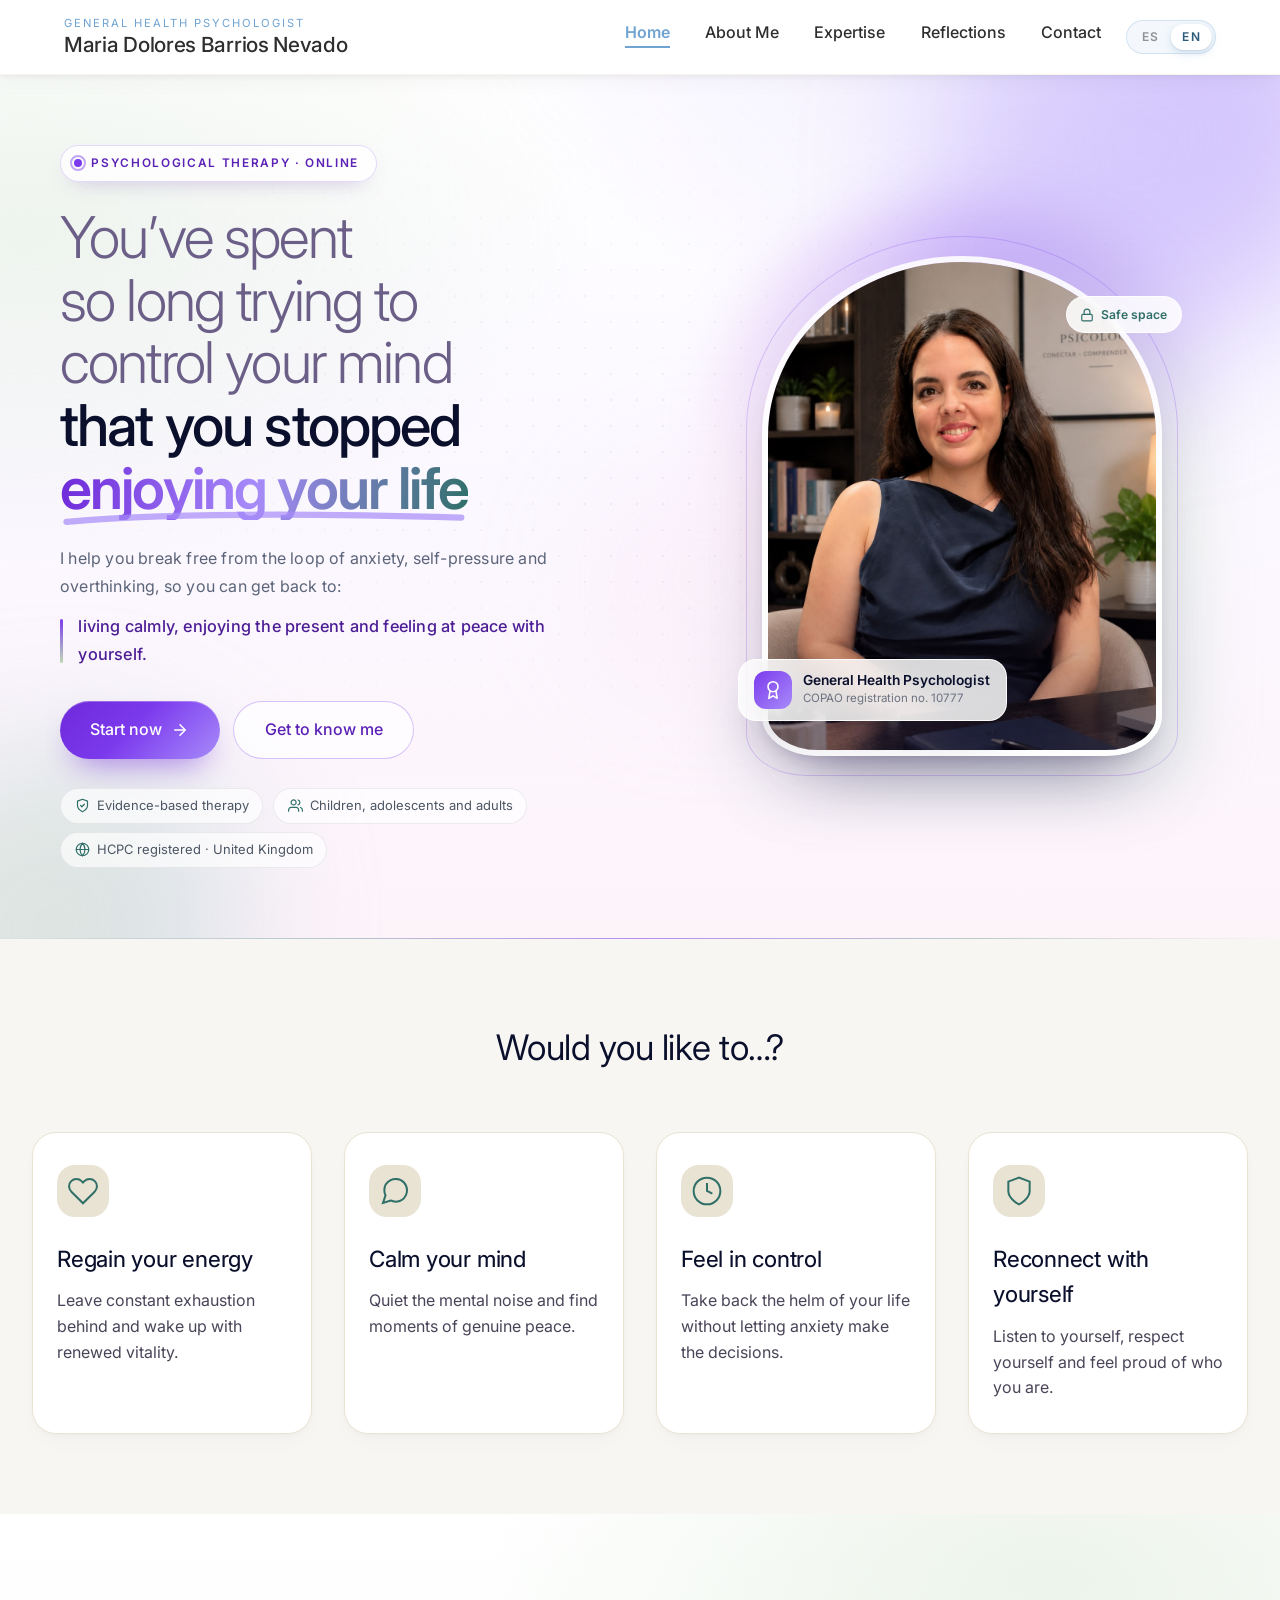
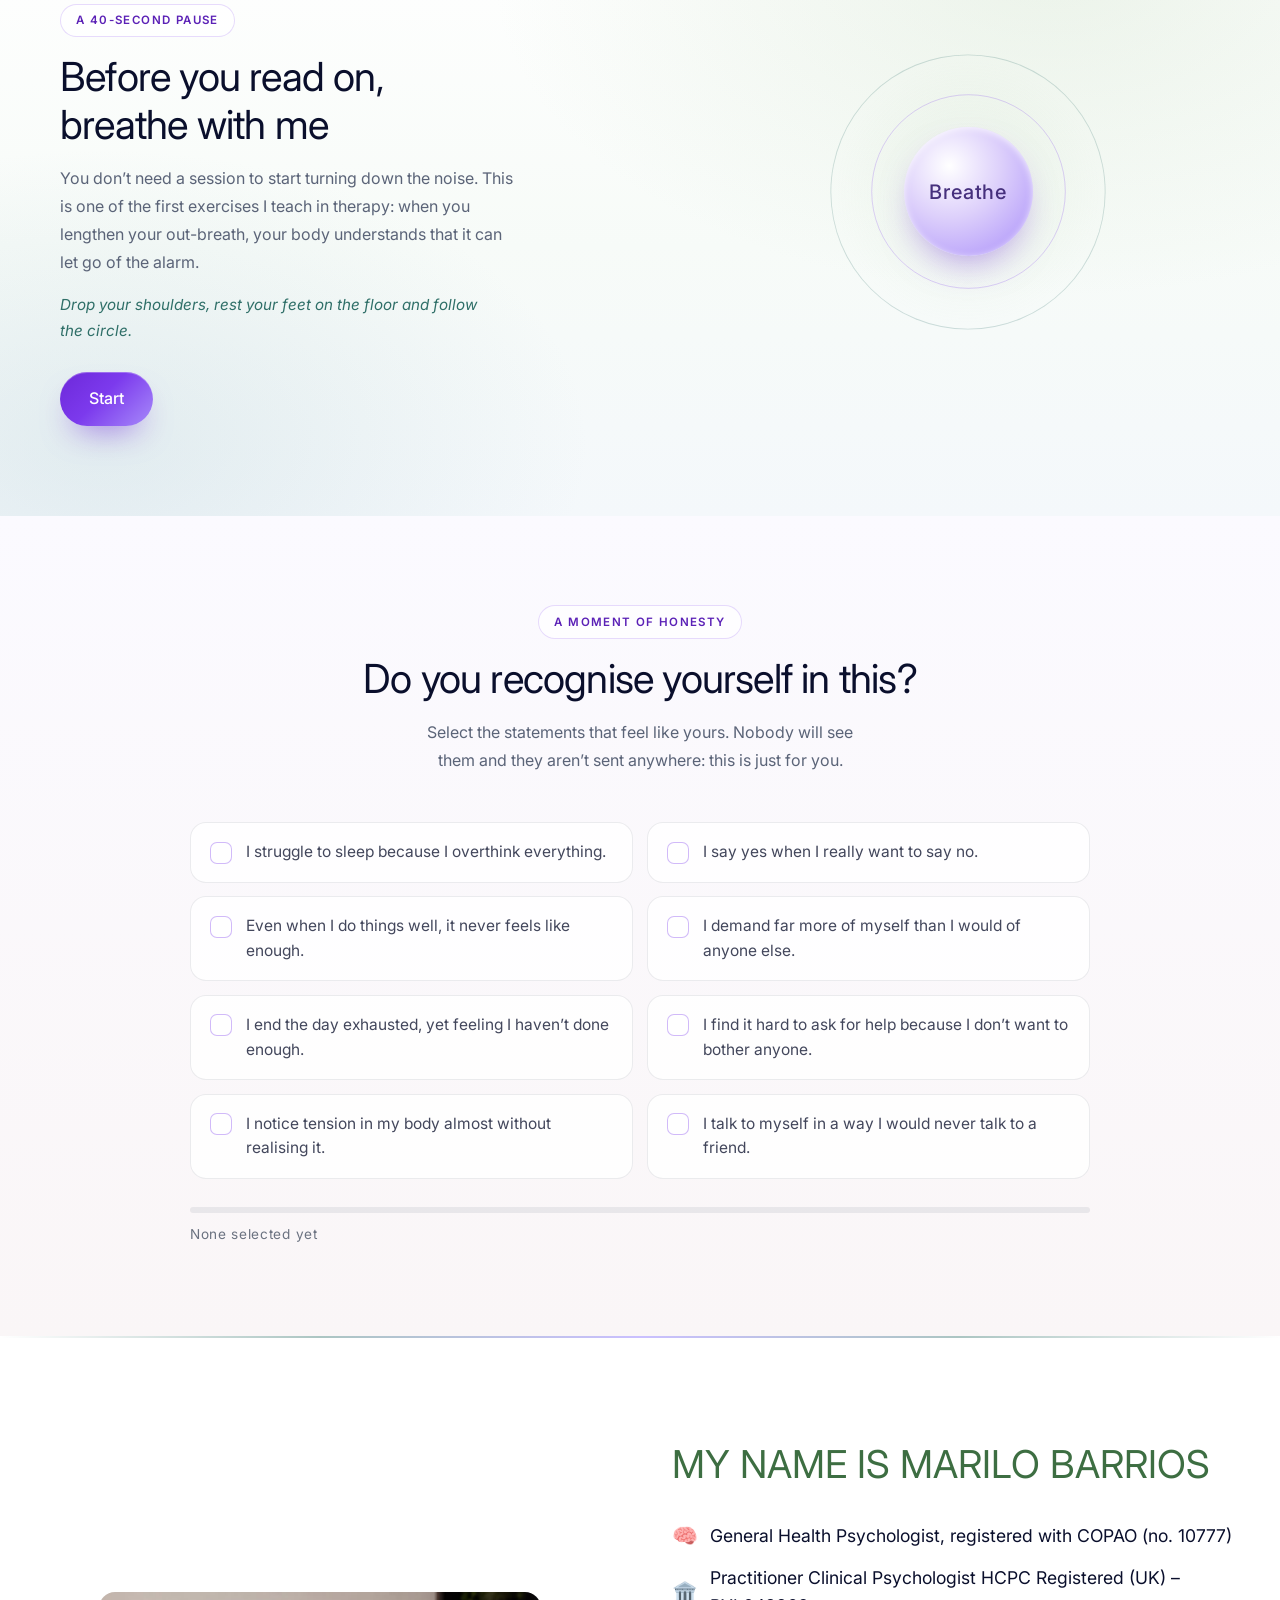
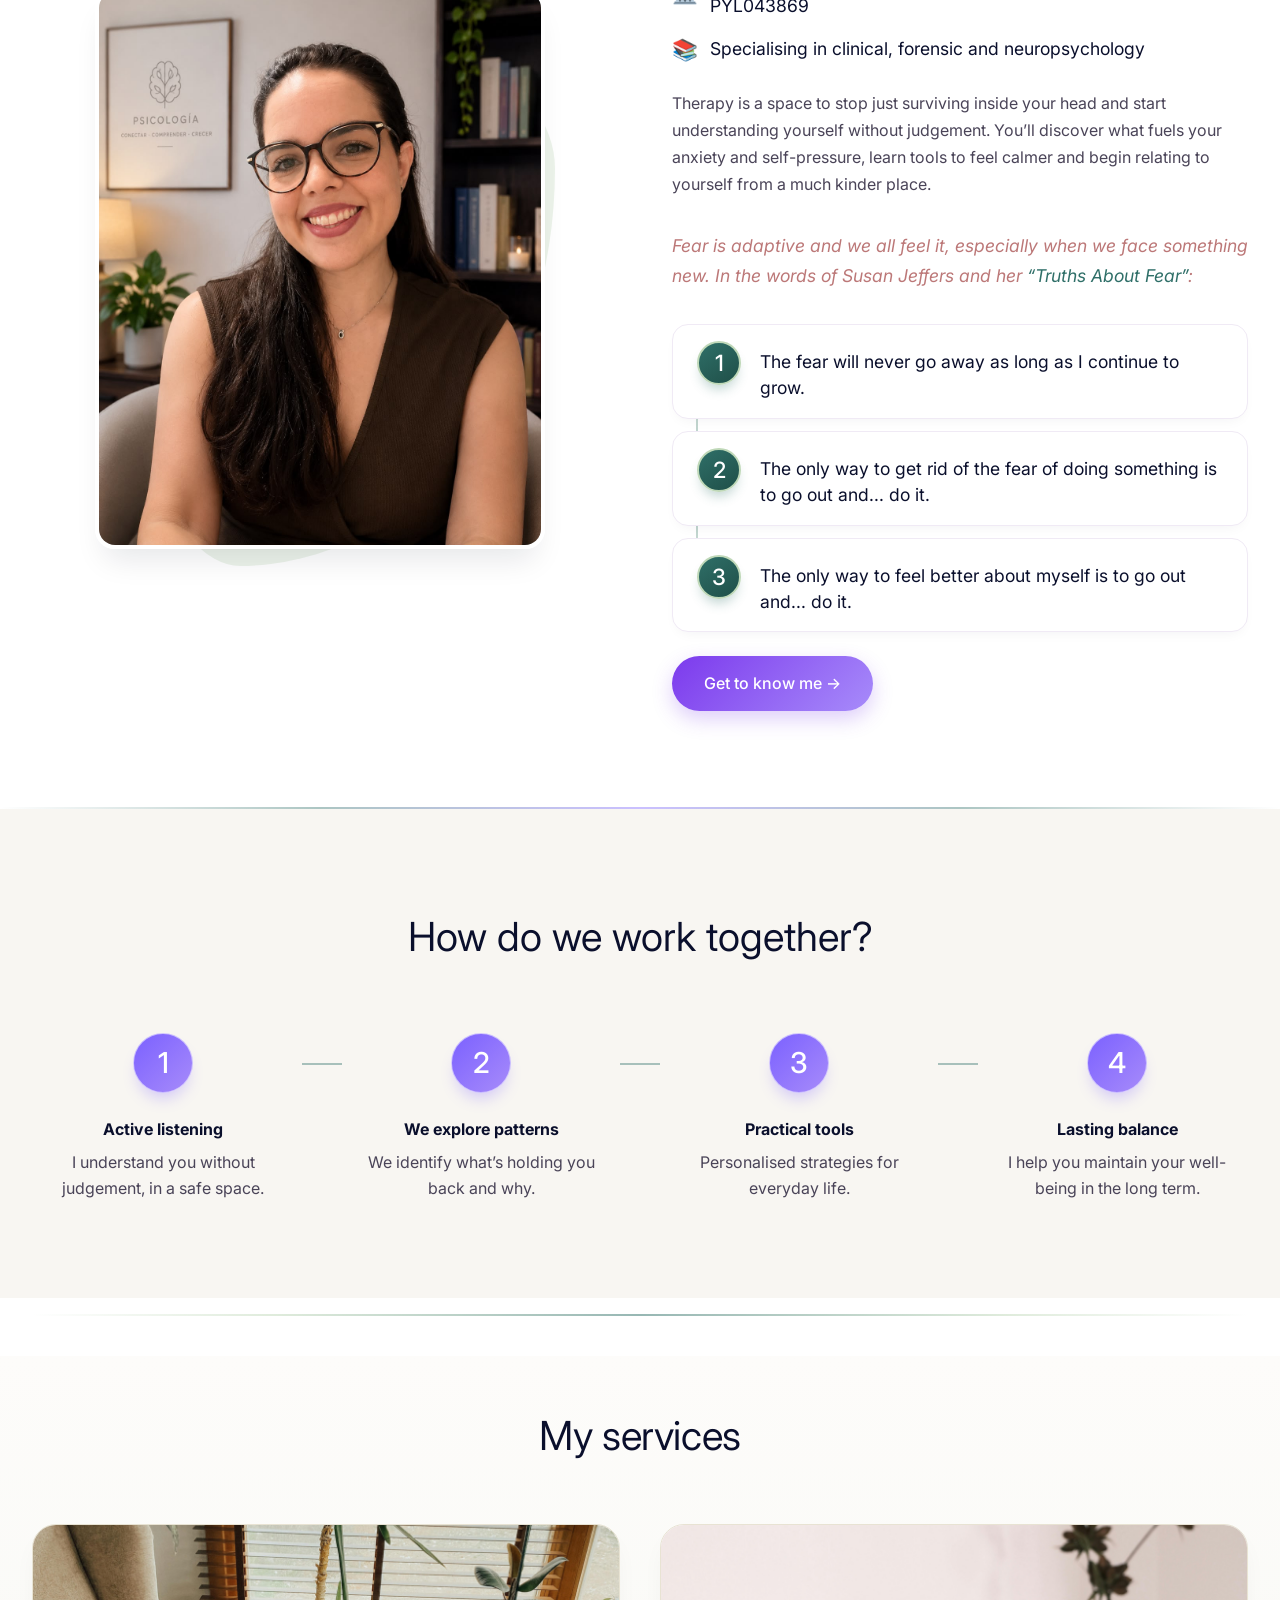
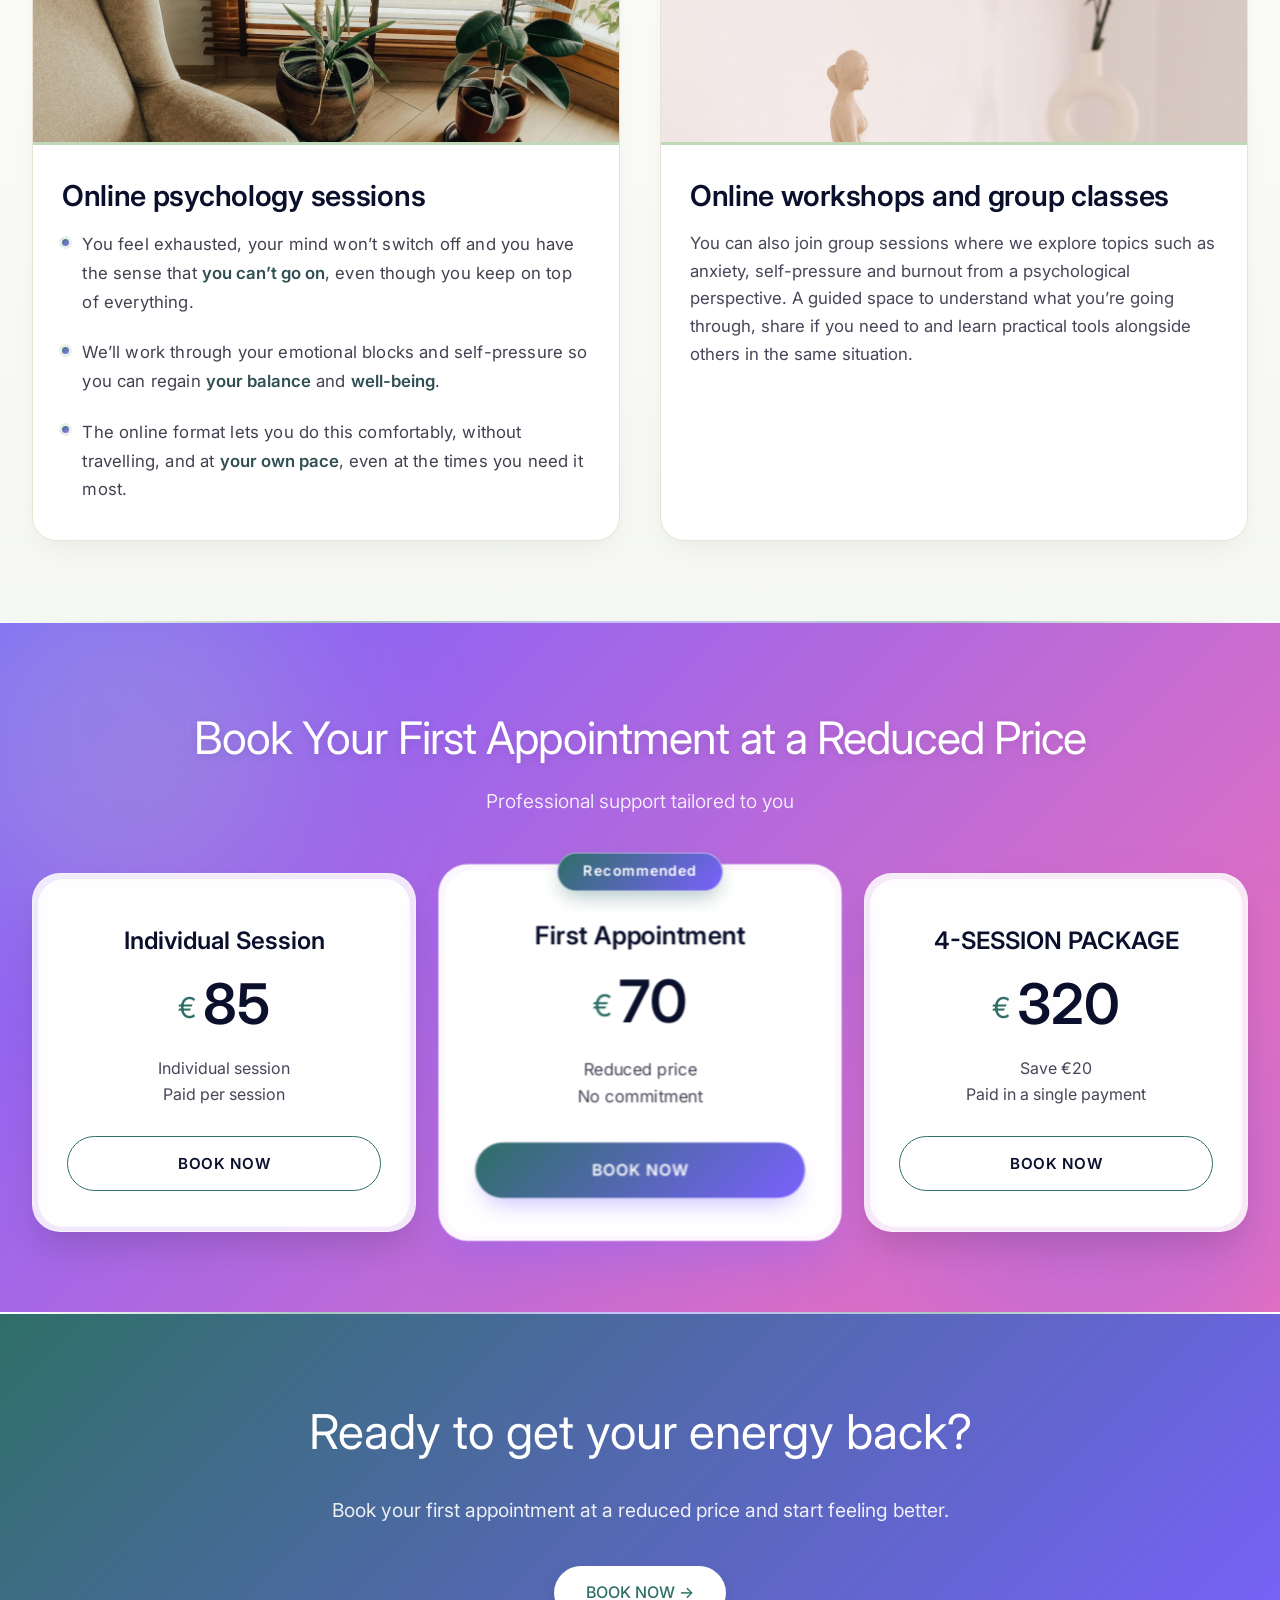
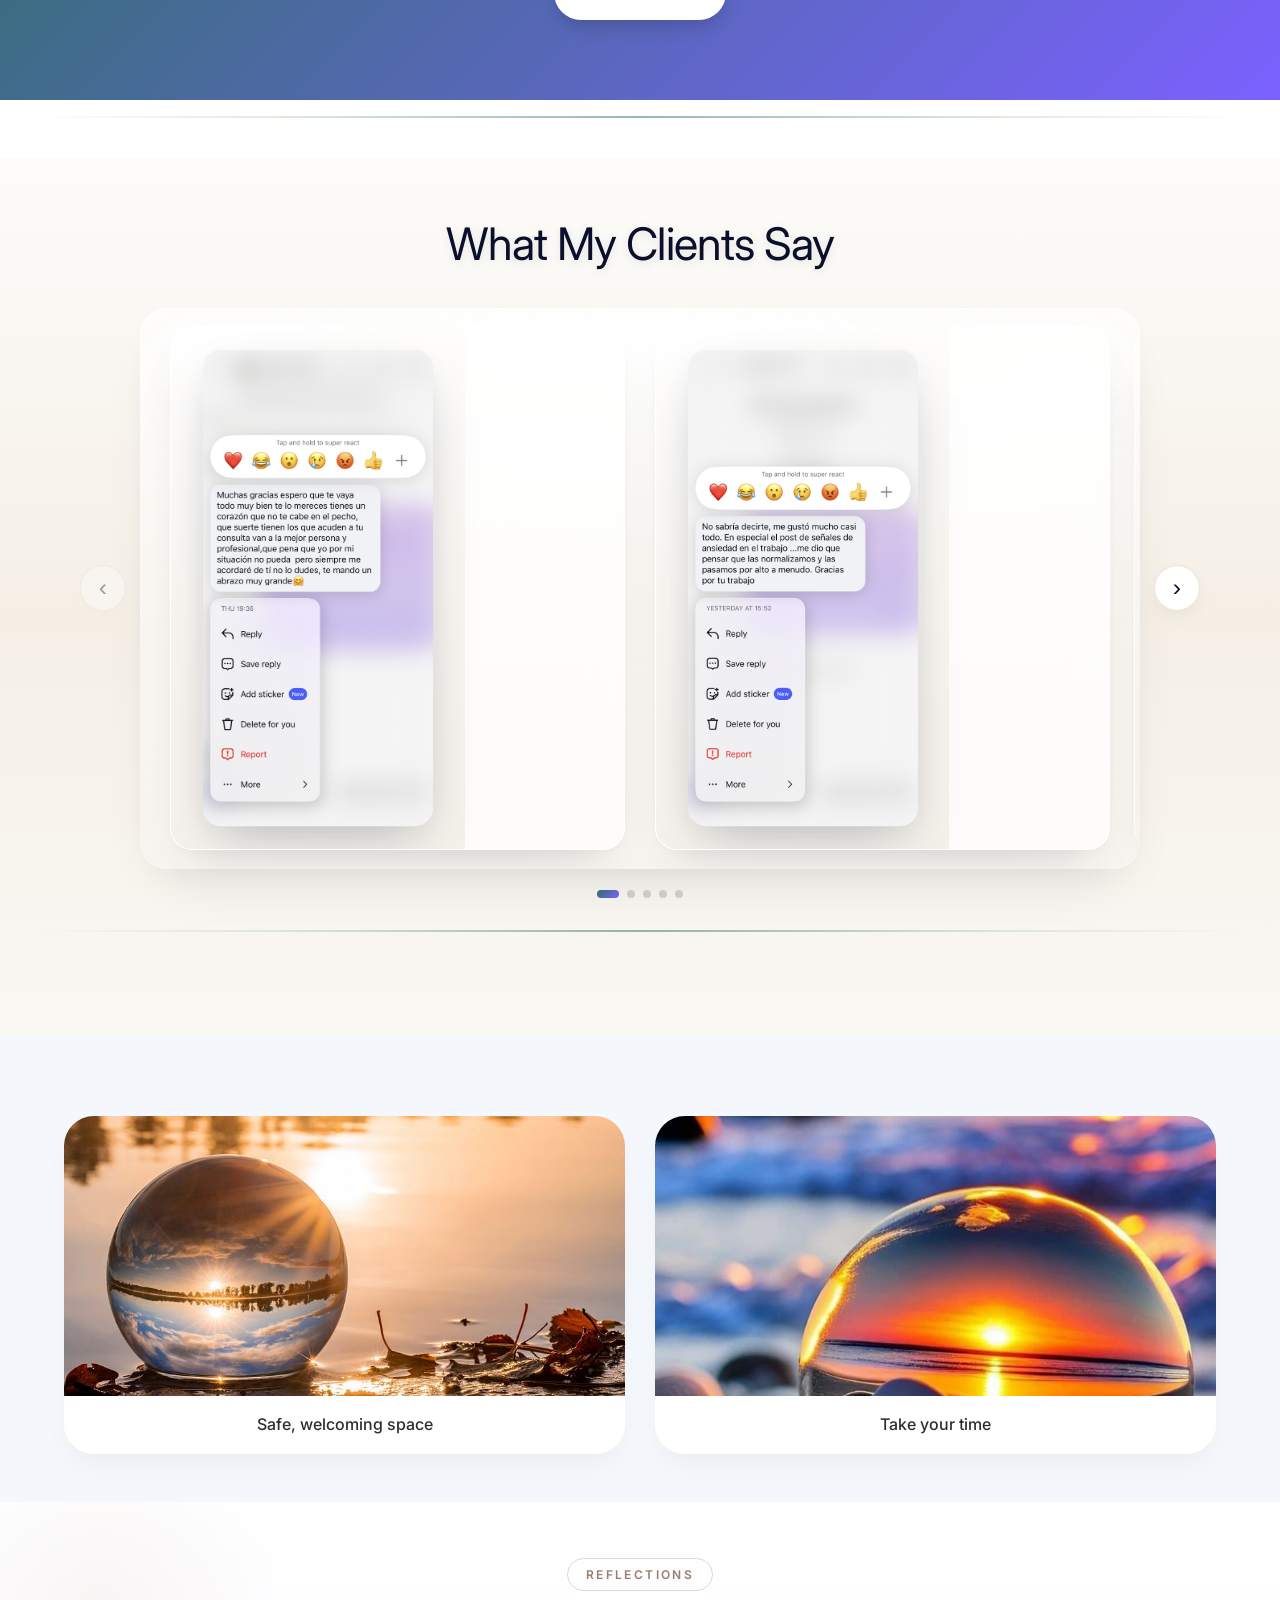
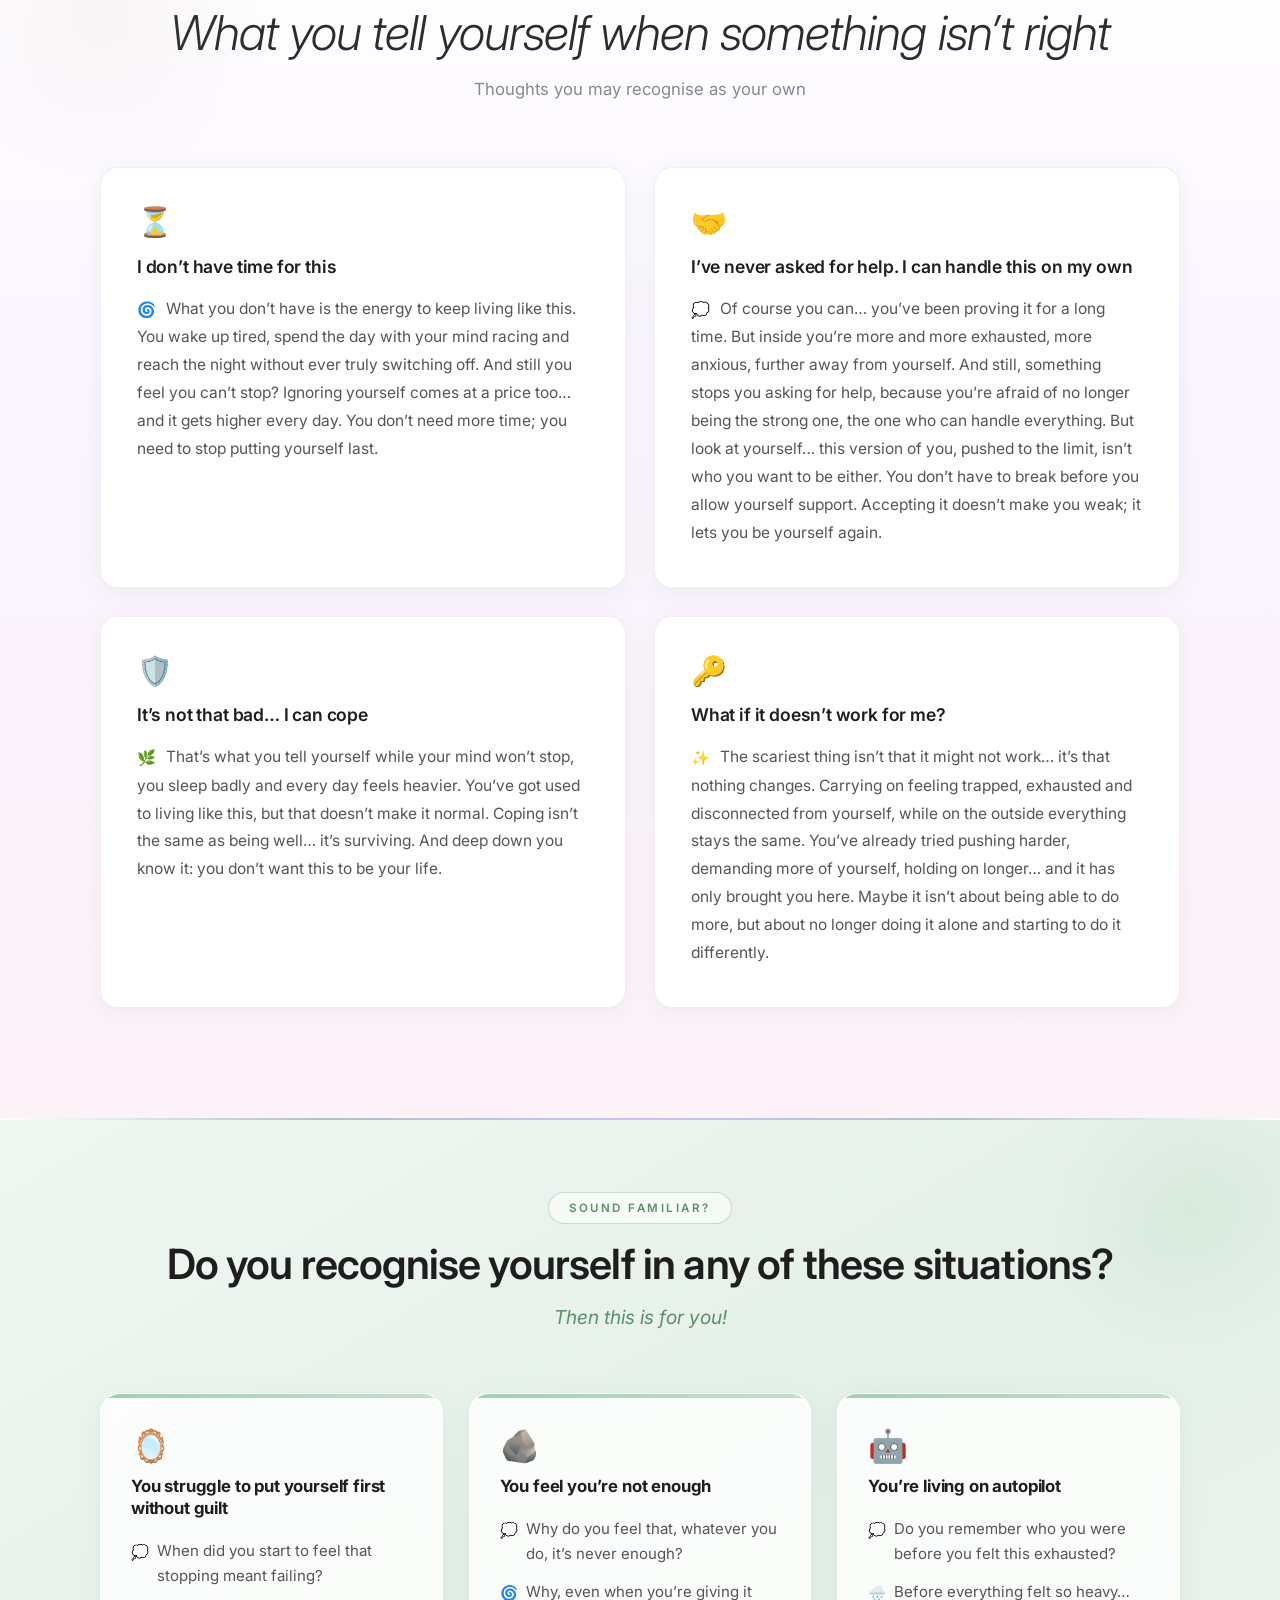
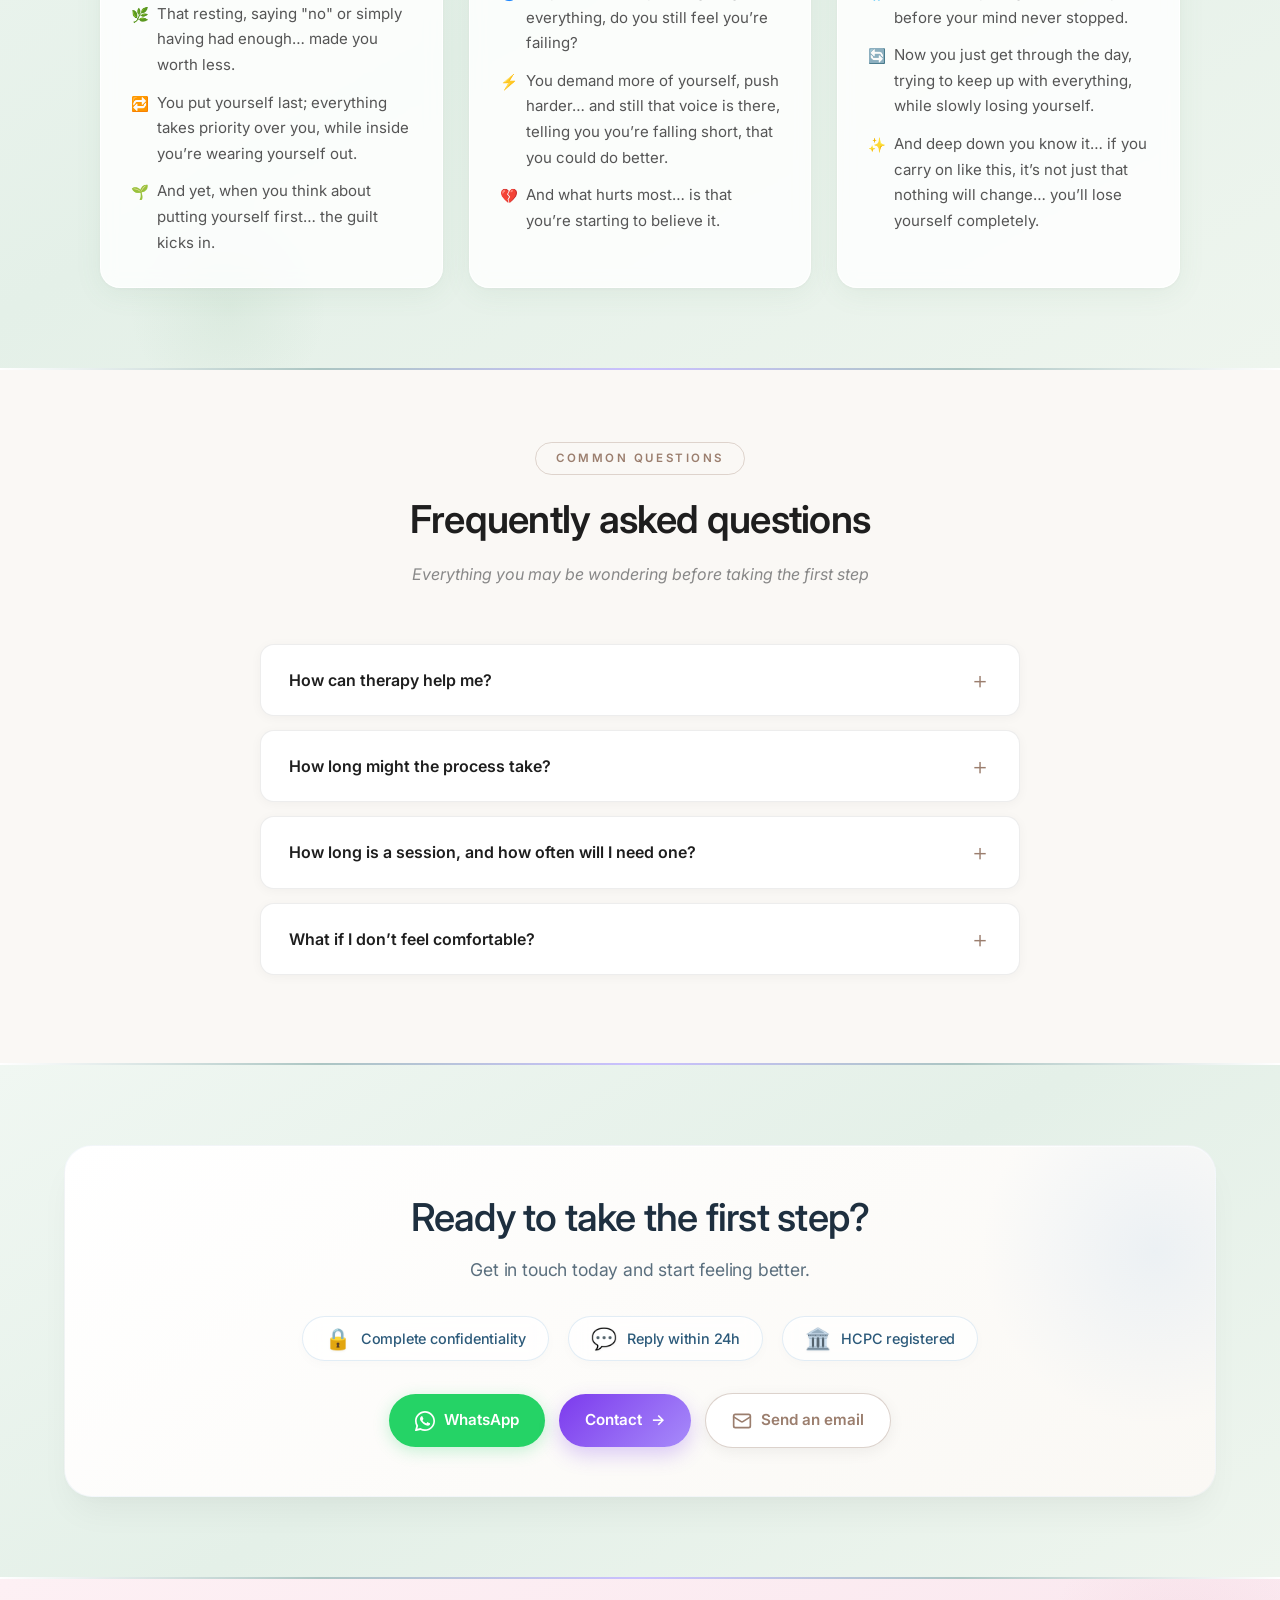
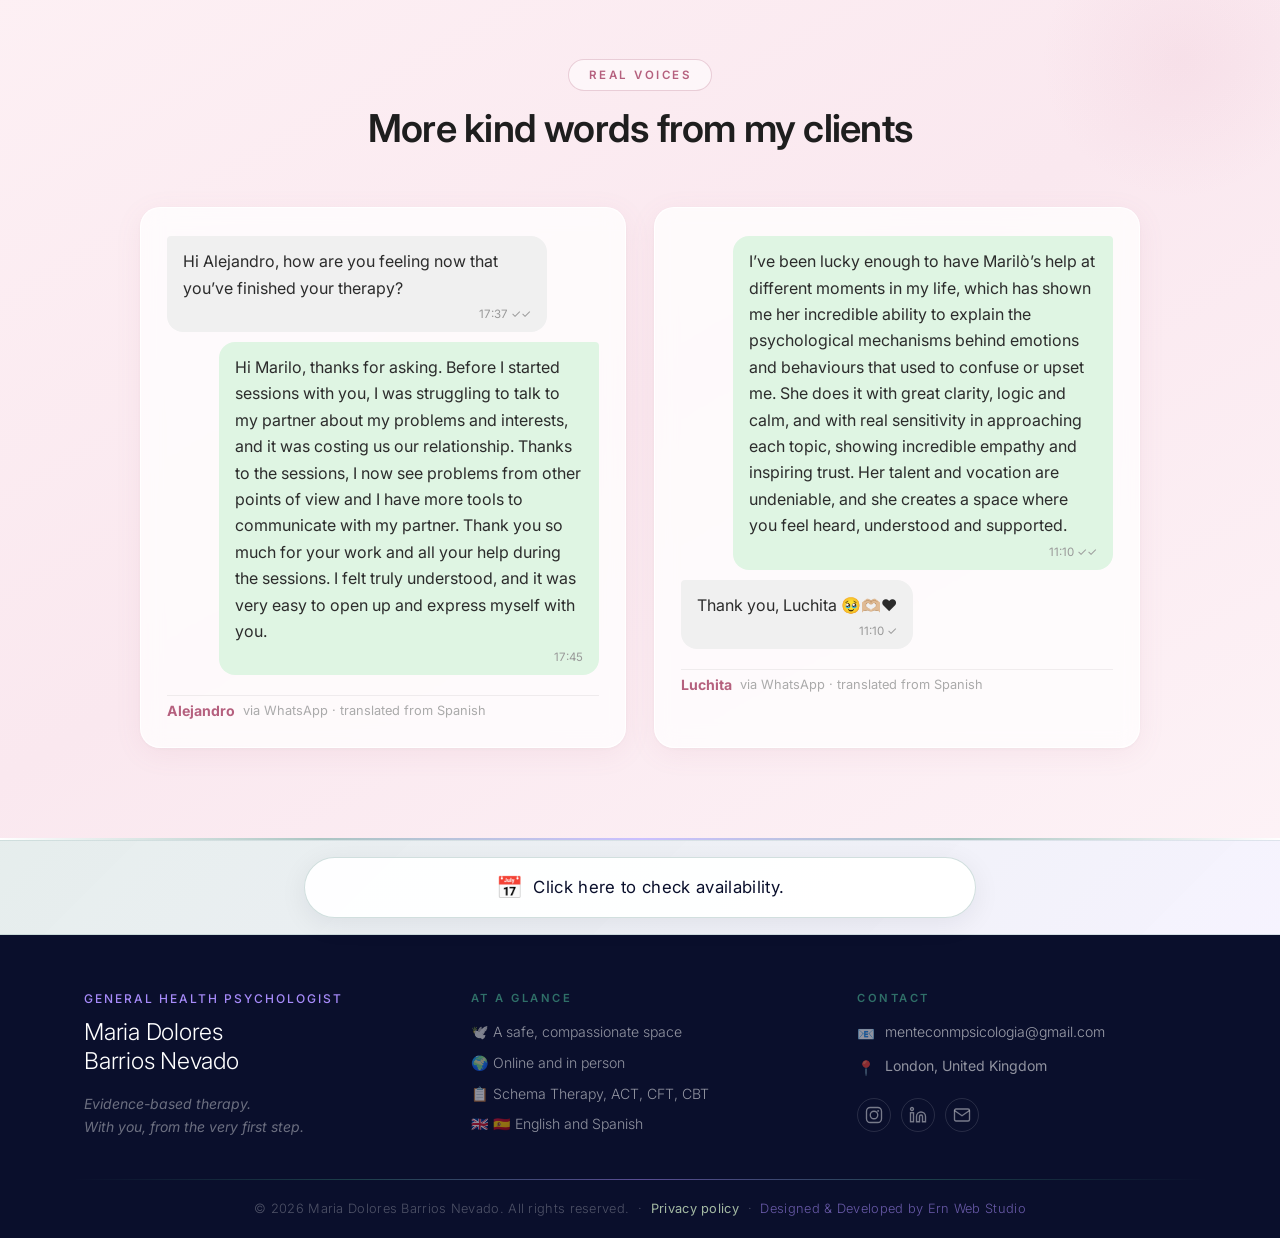
==== commit 881790cb: "Unify logo subtitle across pages and redesign ES/EN switcher as a sliding pill Co-authored-by: Curso" ====
--- a/en/index.html
+++ b/en/index.html
@@ -1,1004 +1,1004 @@
-<!DOCTYPE html>
-<html lang="en">
-<head>
-  <meta charset="UTF-8">
-  <meta name="viewport" content="width=device-width, initial-scale=1.0">
-  <script src="../js/lang-boot.js"></script>
-  <title>Maria Dolores Barrios Nevado · Clinical Psychologist</title>
-  <meta name="description" content="Clinical psychologist with international training and NHS experience. Evidence-based therapy for children, adolescents and adults.">
-  <meta name="robots" content="index,follow">
-  <link rel="canonical" href="https://menteconmpsicologia.com/en/">
-  <link rel="alternate" hreflang="es" href="https://menteconmpsicologia.com/">
-  <link rel="alternate" hreflang="en" href="https://menteconmpsicologia.com/en/">
-  <link rel="alternate" hreflang="x-default" href="https://menteconmpsicologia.com/">
-  <meta property="og:type" content="website">
-  <meta property="og:url" content="https://menteconmpsicologia.com/en/">
-  <meta property="og:title" content="Maria Dolores Barrios Nevado · Clinical Psychologist">
-  <meta property="og:description" content="Clinical psychologist with international training and NHS experience. Evidence-based therapy for children, adolescents and adults.">
-  <meta property="og:locale" content="en_GB">
-  <meta property="og:locale:alternate" content="es_ES">
-  <meta property="og:image" content="https://menteconmpsicologia.com/images/anasayfa/Mar1.png">
-  <meta name="twitter:card" content="summary_large_image">
-  <meta name="twitter:title" content="Maria Dolores Barrios Nevado · Clinical Psychologist">
-  <meta name="twitter:description" content="Clinical psychologist with international training and NHS experience. Evidence-based therapy for children, adolescents and adults.">
-  <meta name="twitter:image" content="https://menteconmpsicologia.com/images/anasayfa/Mar1.png">
-  <script type="application/ld+json">
-  {"@context":"https://schema.org","@type":"Person","name":"Maria Dolores Barrios Nevado","jobTitle":"Clinical Psychologist","url":"https://menteconmpsicologia.com/en/","sameAs":["https://instagram.com/menteconmpsicologia","https://linkedin.com/in/menteconmpsicologia"],"email":"mailto:menteconmpsicologia@gmail.com"}
-  </script>
-  <link rel="dns-prefetch" href="https://emailjs-proxy.ercorumlueren.workers.dev">
-  <link rel="preconnect" href="https://fonts.googleapis.com">
-  <link rel="preconnect" href="https://fonts.gstatic.com" crossorigin>
-  <link href="https://fonts.googleapis.com/css2?family=Inter:opsz,wght@14..32,300;14..32,400;14..32,500;14..32,600&family=Poppins:wght@300;400;500;600&display=swap" rel="stylesheet">
-  <link rel="stylesheet" href="../css/style.css">
-  <!-- [DENEYSEL] psico-interacciones -->
-  <link rel="stylesheet" href="../css/psico-interacciones.css">
-  <link rel="stylesheet" href="../css/home.css">
-</head>
-<body>
-  <header class="site-header">
-    <div class="container header-container">
-      <div class="logo logo-signature">
-        <a href="index.html">
-          <span class="logo-subtitle">General Health Psychologist</span>
-          <span class="logo-name">Maria Dolores Barrios Nevado</span>
-        </a>
-      </div>
-      <nav class="main-nav" id="mainNav" aria-label="Main navigation">
-        <ul class="nav-list" id="navList">
-          <li><a href="index.html" class="active" aria-current="page">Home</a></li>
-          <li><a href="hakkimda.html">About Me</a></li>
-          <li><a href="calisma-alanlari.html">Expertise</a></li>
-          <li><a href="blog.html">Reflections</a></li>
-          <li><a href="iletisim.html">Contact</a></li>
-        </ul>
-        <div class="lang-switch" role="group" aria-label="Language">
-          <a href="../index.html" class="lang-switch__link" lang="es" hreflang="es" aria-label="Español" data-lang-switch="es"><span>ES</span></a>
-          <span class="lang-switch__sep" aria-hidden="true">|</span>
-          <a href="index.html" class="lang-switch__link is-active" lang="en" hreflang="en" aria-label="English" aria-current="true" data-lang-switch="en"><span>EN</span></a>
-        </div>
-      </nav>
-      <button class="mobile-menu-toggle" id="menuToggle" type="button" aria-label="Open or close main menu" aria-controls="mainNav" aria-expanded="false">
-        <span></span><span></span><span></span>
-      </button>
-    </div>
-  </header>
-
-  <main id="main-content">
-  <!-- ========== HERO (REFINED) ========== -->
-  <section class="ref-home-hero hero-v2">
-    <div class="hero-v2__ambient" aria-hidden="true">
-      <span class="hero-v2__blob hero-v2__blob--a"></span>
-      <span class="hero-v2__blob hero-v2__blob--b"></span>
-      <span class="hero-v2__blob hero-v2__blob--c"></span>
-      <span class="hero-v2__mesh"></span>
-    </div>
-
-    <div class="ref-hero-container">
-      <div class="ref-hero-grid">
-        <div class="ref-hero-content">
-          <span class="ref-hero-eyebrow hero-v2__eyebrow" style="--d:.05s">
-            <span class="hero-v2__pulse" aria-hidden="true"></span>
-            Psychological therapy · Online
-          </span>
-
-          <h1 class="ref-hero-headline hero-v2__headline">
-            <span class="hero-v2__line hero-v2__line--soft" style="--d:.16s">You’ve spent so long trying to control your mind</span>
-            <span class="hero-v2__line hero-v2__line--strong" style="--d:.30s">that you stopped
-              <span class="hero-v2__accent">enjoying your life<svg class="hero-v2__underline" viewBox="0 0 240 12" preserveAspectRatio="none" aria-hidden="true" focusable="false"><path d="M4 8.4C56 3.2 132 2.2 236 5.6" fill="none" stroke="currentColor" stroke-width="4" stroke-linecap="round"/></svg></span>
-            </span>
-          </h1>
-
-          <p class="ref-hero-description" style="--d:.44s">
-            I help you break free from the loop of anxiety, self-pressure and overthinking, so you can get back to:
-          </p>
-          <p class="ref-hero-closing" style="--d:.64s">
-            living calmly, enjoying the present and feeling at peace with yourself.
-          </p>
-
-          <div class="ref-hero-actions" style="--d:.74s">
-            <a href="iletisim.html" class="ref-btn ref-btn-primary">
-              <span>Start now</span>
-              <svg width="18" height="18" viewBox="0 0 24 24" fill="none" stroke="currentColor" stroke-width="2" stroke-linecap="round" stroke-linejoin="round" aria-hidden="true" focusable="false"><path d="M5 12h13"/><path d="m12 5 7 7-7 7"/></svg>
-            </a>
-            <a href="hakkimda.html" class="ref-btn ref-btn-secondary">Get to know me</a>
-          </div>
-
-          <ul class="hero-v2__trust" style="--d:.84s">
-            <li>
-              <svg width="15" height="15" viewBox="0 0 24 24" fill="none" stroke="currentColor" stroke-width="1.9" stroke-linecap="round" stroke-linejoin="round" aria-hidden="true" focusable="false"><path d="M12 22s8-4 8-10V5l-8-3-8 3v7c0 6 8 10 8 10z"/><path d="m9 12 2 2 4-4"/></svg>
-              Evidence-based therapy
-            </li>
-            <li>
-              <svg width="15" height="15" viewBox="0 0 24 24" fill="none" stroke="currentColor" stroke-width="1.9" stroke-linecap="round" stroke-linejoin="round" aria-hidden="true" focusable="false"><path d="M17 21v-2a4 4 0 0 0-4-4H5a4 4 0 0 0-4 4v2"/><circle cx="9" cy="7" r="4"/><path d="M23 21v-2a4 4 0 0 0-3-3.87"/><path d="M16 3.13a4 4 0 0 1 0 7.75"/></svg>
-              Children, adolescents and adults
-            </li>
-            <li>
-              <svg width="15" height="15" viewBox="0 0 24 24" fill="none" stroke="currentColor" stroke-width="1.9" stroke-linecap="round" stroke-linejoin="round" aria-hidden="true" focusable="false"><circle cx="12" cy="12" r="10"/><path d="M2 12h20"/><path d="M12 2a15.3 15.3 0 0 1 4 10 15.3 15.3 0 0 1-4 10 15.3 15.3 0 0 1-4-10 15.3 15.3 0 0 1 4-10z"/></svg>
-              HCPC registered · United Kingdom
-            </li>
-          </ul>
-        </div>
-
-        <div class="ref-hero-visual hero-v2__visual">
-          <div class="ref-hero-image-wrapper hero-v2__frame">
-            <span class="hero-v2__halo" aria-hidden="true"></span>
-            <span class="hero-v2__ring" aria-hidden="true"></span>
-
-            <div class="ref-hero-image hero-v2__photo">
-              <img src="../images/anasayfa/mar11.jpeg" width="768" height="1024" fetchpriority="high" decoding="async"
-                   alt="Maria Dolores Barrios Nevado, clinical psychologist, in her consulting room">
-            </div>
-
-            <div class="hero-v2__chip" aria-hidden="true">
-              <svg width="14" height="14" viewBox="0 0 24 24" fill="none" stroke="currentColor" stroke-width="2" stroke-linecap="round" stroke-linejoin="round" focusable="false"><rect x="3" y="11" width="18" height="11" rx="2"/><path d="M7 11V7a5 5 0 0 1 10 0v4"/></svg>
-              Safe space
-            </div>
-
-            <div class="hero-v2__badge">
-              <span class="hero-v2__badge-icon" aria-hidden="true">
-                <svg width="20" height="20" viewBox="0 0 24 24" fill="none" stroke="currentColor" stroke-width="1.9" stroke-linecap="round" stroke-linejoin="round" focusable="false"><circle cx="12" cy="8" r="6"/><path d="M15.477 12.89 17 22l-5-3-5 3 1.523-9.11"/></svg>
-              </span>
-              <span class="hero-v2__badge-text">
-                <strong>General Health Psychologist</strong>
-                <span>COPAO registration no. 10777</span>
-              </span>
-            </div>
-          </div>
-        </div>
-      </div>
-    </div>
-    <div class="ref-hero-divider"></div>
-  </section>
-
-  <!-- ========== KARTLAR: "Te gustaría poder…?" ========== -->
-  <section class="ref-cards-section">
-    <div class="ref-cards-container">
-      <h2 class="ref-cards-title">Would you like to…?</h2>
-      <div class="ref-cards-grid">
-        <article class="ref-card">
-          <div class="ref-card-icon">
-            <svg width="32" height="32" viewBox="0 0 24 24" fill="none" stroke="currentColor" stroke-width="1.5">
-              <path d="M20.84 4.61a5.5 5.5 0 0 0-7.78 0L12 5.67l-1.06-1.06a5.5 5.5 0 0 0-7.78 7.78l1.06 1.06L12 21.23l7.78-7.78 1.06-1.06a5.5 5.5 0 0 0 0-7.78z" />
-            </svg>
-          </div>
-          <h3 class="ref-card-title">Regain your energy</h3>
-          <p class="ref-card-desc">Leave constant exhaustion behind and wake up with renewed vitality.</p>
-        </article>
-        <article class="ref-card">
-          <div class="ref-card-icon">
-            <svg width="32" height="32" viewBox="0 0 24 24" fill="none" stroke="currentColor" stroke-width="1.5">
-              <path d="M21 11.5a8.38 8.38 0 0 1-.9 3.8 8.5 8.5 0 0 1-7.6 4.7 8.38 8.38 0 0 1-3.8-.9L3 21l1.9-5.7a8.38 8.38 0 0 1-.9-3.8 8.5 8.5 0 0 1 4.7-7.6 8.38 8.38 0 0 1 3.8-.9h.5a8.48 8.48 0 0 1 8 8v.5z" />
-            </svg>
-          </div>
-          <h3 class="ref-card-title">Calm your mind</h3>
-          <p class="ref-card-desc">Quiet the mental noise and find moments of genuine peace.</p>
-        </article>
-        <article class="ref-card">
-          <div class="ref-card-icon">
-            <svg width="32" height="32" viewBox="0 0 24 24" fill="none" stroke="currentColor" stroke-width="1.5">
-              <path d="M12 2a10 10 0 1 0 10 10 10 10 0 0 0-10-10z" />
-              <path d="M12 6v6l4 2" />
-            </svg>
-          </div>
-          <h3 class="ref-card-title">Feel in control</h3>
-          <p class="ref-card-desc">Take back the helm of your life without letting anxiety make the decisions.</p>
-        </article>
-        <article class="ref-card">
-          <div class="ref-card-icon">
-            <svg width="32" height="32" viewBox="0 0 24 24" fill="none" stroke="currentColor" stroke-width="1.5">
-              <path d="M12 22s8-4 8-10V5l-8-3-8 3v7c0 6 8 10 8 10z" />
-            </svg>
-          </div>
-          <h3 class="ref-card-title">Reconnect with yourself</h3>
-          <p class="ref-card-desc">Listen to yourself, respect yourself and feel proud of who you are.</p>
-        </article>
-      </div>
-    </div>
-  </section>
-
-  <!-- ========== [DENEYSEL] RESPIRACIÓN GUIADA ========== -->
-  <section class="pxi-scope pxi-breathe" id="respira" data-breathe aria-labelledby="pxi-breathe-title">
-    <div class="pxi-container">
-      <div class="pxi-breathe__grid">
-        <div class="pxi-breathe__intro">
-          <span class="pxi-eyebrow">A 40-second pause</span>
-          <h2 id="pxi-breathe-title" class="pxi-title">Before you read on, breathe with me</h2>
-          <p class="pxi-lead">
-            You don’t need a session to start turning down the noise. This is one of the first exercises I teach in therapy: when you lengthen your out-breath, your body understands that it can let go of the alarm.
-          </p>
-          <p class="pxi-note">Drop your shoulders, rest your feet on the floor and follow the circle.</p>
-          <button type="button" class="pxi-btn" data-breathe-toggle aria-pressed="false">
-            <span class="pxi-btn__label">Start</span>
-          </button>
-
-          <div class="pxi-breathe__outro" data-breathe-outro hidden>
-            <p>That’s it. You may notice very little, or nothing at all, and that’s fine too.</p>
-            <p>What matters is that your body knows how to calm down when you give it the right conditions. In therapy, we learn to create them far beyond these 40 seconds.</p>
-          </div>
-        </div>
-
-        <div class="pxi-breathe__stage">
-          <div class="pxi-orb" data-breathe-orb data-phase="exhala">
-            <span class="pxi-orb__ring pxi-orb__ring--2" aria-hidden="true"></span>
-            <span class="pxi-orb__ring pxi-orb__ring--1" aria-hidden="true"></span>
-            <span class="pxi-orb__core" aria-hidden="true"></span>
-            <span class="pxi-orb__label" data-breathe-label>Breathe</span>
-          </div>
-          <p class="pxi-breathe__status" data-breathe-status role="status" aria-live="polite"></p>
-        </div>
-      </div>
-    </div>
-  </section>
-
-  <!-- ========== [DENEYSEL] ¿TE RECONOCES EN ESTO? ========== -->
-  <section class="pxi-scope pxi-mirror" id="te-reconoces" data-mirror aria-labelledby="pxi-mirror-title">
-    <div class="pxi-container">
-      <header class="pxi-mirror__head">
-        <span class="pxi-eyebrow">A moment of honesty</span>
-        <h2 id="pxi-mirror-title" class="pxi-title">Do you recognise yourself in this?</h2>
-        <p class="pxi-lead">
-          Select the statements that feel like yours. Nobody will see them and they aren’t sent anywhere: this is just for you.
-        </p>
-      </header>
-
-      <ul class="pxi-mirror__list">
-        <li>
-          <button type="button" class="pxi-stmt" data-mirror-item aria-pressed="false">
-            <span class="pxi-stmt__mark" aria-hidden="true"></span>
-            <span class="pxi-stmt__text">I struggle to sleep because I overthink everything.</span>
-          </button>
-        </li>
-        <li>
-          <button type="button" class="pxi-stmt" data-mirror-item aria-pressed="false">
-            <span class="pxi-stmt__mark" aria-hidden="true"></span>
-            <span class="pxi-stmt__text">I say yes when I really want to say no.</span>
-          </button>
-        </li>
-        <li>
-          <button type="button" class="pxi-stmt" data-mirror-item aria-pressed="false">
-            <span class="pxi-stmt__mark" aria-hidden="true"></span>
-            <span class="pxi-stmt__text">Even when I do things well, it never feels like enough.</span>
-          </button>
-        </li>
-        <li>
-          <button type="button" class="pxi-stmt" data-mirror-item aria-pressed="false">
-            <span class="pxi-stmt__mark" aria-hidden="true"></span>
-            <span class="pxi-stmt__text">I demand far more of myself than I would of anyone else.</span>
-          </button>
-        </li>
-        <li>
-          <button type="button" class="pxi-stmt" data-mirror-item aria-pressed="false">
-            <span class="pxi-stmt__mark" aria-hidden="true"></span>
-            <span class="pxi-stmt__text">I end the day exhausted, yet feeling I haven’t done enough.</span>
-          </button>
-        </li>
-        <li>
-          <button type="button" class="pxi-stmt" data-mirror-item aria-pressed="false">
-            <span class="pxi-stmt__mark" aria-hidden="true"></span>
-            <span class="pxi-stmt__text">I find it hard to ask for help because I don’t want to bother anyone.</span>
-          </button>
-        </li>
-        <li>
-          <button type="button" class="pxi-stmt" data-mirror-item aria-pressed="false">
-            <span class="pxi-stmt__mark" aria-hidden="true"></span>
-            <span class="pxi-stmt__text">I notice tension in my body almost without realising it.</span>
-          </button>
-        </li>
-        <li>
-          <button type="button" class="pxi-stmt" data-mirror-item aria-pressed="false">
-            <span class="pxi-stmt__mark" aria-hidden="true"></span>
-            <span class="pxi-stmt__text">I talk to myself in a way I would never talk to a friend.</span>
-          </button>
-        </li>
-      </ul>
-
-      <div class="pxi-mirror__meter">
-        <div class="pxi-mirror__track">
-          <span class="pxi-mirror__fill" data-mirror-fill></span>
-        </div>
-        <p class="pxi-mirror__count" data-mirror-count role="status" aria-live="polite"></p>
-      </div>
-
-      <div class="pxi-mirror__result" data-mirror-result hidden>
-        <h3 class="pxi-mirror__result-title" data-mirror-result-title></h3>
-        <p class="pxi-mirror__result-text" data-mirror-result-text></p>
-        <div class="pxi-mirror__actions">
-          <a href="iletisim.html" class="pxi-btn">Let’s talk about this</a>
-          <a href="hakkimda.html" class="pxi-btn pxi-btn--ghost">See how I work</a>
-        </div>
-      </div>
-    </div>
-  </section>
-
-  <div class="ref-hero-divider"></div>
-  <!-- ========== HAKKINDA / GÜVEN BÖLÜMÜ ========== -->
-  <section class="ref-about-section">
-    <div class="ref-about-container">
-      <div class="ref-about-grid">
-        <div class="ref-about-image-wrapper">
-          <div class="ref-about-soft-bg"></div>
-          <img src="../images/anasayfa/mar22.jpeg" alt="Marilo Barrios" class="ref-about-img">
-        </div>
-        <div class="ref-about-content">
-          <h2 class="ref-about-title">MY NAME IS MARILO BARRIOS</h2>
-          <ul class="ref-about-list">
-            <li><span>🧠</span> General Health Psychologist, registered with COPAO (no. 10777)</li>
-            <li><span>🏛️</span> Practitioner Clinical Psychologist HCPC Registered (UK) – PYL043869</li>
-            <li><span>📚</span> Specialising in clinical, forensic and neuropsychology</li>
-          </ul>
-          <p class="ref-about-text">
-            Therapy is a space to stop just surviving inside your head and start understanding yourself without judgement. You’ll discover what fuels your anxiety and self-pressure, learn tools to feel calmer and begin relating to yourself from a much kinder place.
-          </p>
-          <!-- YENİ KORKU / GERÇEKLER BÖLÜMÜ -->
-<div class="ref-fear-container">
-  <p class="ref-fear-intro">
-    Fear is adaptive and we all feel it, especially when we face something new. In the words of Susan Jeffers and her <span class="ref-fear-highlight">“Truths About Fear”</span>:
-  </p>
-  
-  <div class="ref-fear-list">
-    <!-- Madde 1 -->
-    <div class="ref-fear-item">
-      <span class="ref-fear-number">1</span>
-      <p class="ref-fear-text">The fear will never go away as long as I continue to grow.</p>
-    </div>
-    <!-- Madde 2 -->
-    <div class="ref-fear-item">
-      <span class="ref-fear-number">2</span>
-      <p class="ref-fear-text">The only way to get rid of the fear of doing something is to go out and... do it.</p>
-    </div>
-    <!-- Madde 3 -->
-    <div class="ref-fear-item">
-      <span class="ref-fear-number">3</span>
-      <p class="ref-fear-text">The only way to feel better about myself is to go out and... do it.</p>
-    </div>
-  </div>
-</div>
-          <a href="hakkimda.html" class="ref-btn ref-btn-primary">Get to know me →</a>
-        </div>
-      </div>
-    </div>
-  </section>
-  <div class="ref-hero-divider"></div>
-  <!-- ========== SÜREÇ BÖLÜMÜ ========== -->
-  <section class="ref-process-section">
-    <div class="ref-process-container">
-      <h2 class="ref-process-title">How do we work together?</h2>
-      <div class="ref-process-steps">
-        <div class="ref-step-item">
-          <div class="ref-step-number">1</div>
-          <h4>Active listening</h4>
-          <p>I understand you without judgement, in a safe space.</p>
-        </div>
-        <div class="ref-step-connector"></div>
-        <div class="ref-step-item">
-          <div class="ref-step-number">2</div>
-          <h4>We explore patterns</h4>
-          <p>We identify what’s holding you back and why.</p>
-        </div>
-        <div class="ref-step-connector"></div>
-        <div class="ref-step-item">
-          <div class="ref-step-number">3</div>
-          <h4>Practical tools</h4>
-          <p>Personalised strategies for everyday life.</p>
-        </div>
-        <div class="ref-step-connector"></div>
-        <div class="ref-step-item">
-          <div class="ref-step-number">4</div>
-          <h4>Lasting balance</h4>
-          <p>I help you maintain your well-being in the long term.</p>
-        </div>
-      </div>
-    </div>
-  </section>
-  <!-- PREMIUM DIVIDER (İKİ BÖLÜM ARASI) -->
-<div class="ref-section-separation">
-  <div class="ref-divider"></div>
-</div>
- <!-- ========== SERVİS TANITIM ALANI (YENİ) ========== -->
-<section class="ref-services-section">
-  <div class="ref-services-container">
-    <h2 class="ref-services-title">My services</h2>
-    <div class="ref-services-grid">
-      
-      <!-- Kart 1: Sesiones online -->
-      <div class="ref-service-card">
-        <div class="ref-service-img-wrapper">
-          <img src="../images/anasayfa/avatar1.jpg" alt="Online sessions" class="ref-service-img">
-        </div>
-        <div class="ref-service-content">
-          <h3 class="ref-service-heading">Online psychology sessions</h3>
-          <ul class="ref-service-list ref-service-list--premium" aria-label="What online sessions offer">
-            <li>
-              <span class="ref-service-point-glyph" aria-hidden="true"></span>
-              <span class="ref-service-point-body">You feel exhausted, your mind won’t switch off and you have the sense that <strong>you can’t go on</strong>, even though you keep on top of everything.</span>
-            </li>
-            <li>
-              <span class="ref-service-point-glyph" aria-hidden="true"></span>
-              <span class="ref-service-point-body">We’ll work through your emotional blocks and self-pressure so you can regain <strong>your balance</strong> and <strong>well-being</strong>.</span>
-            </li>
-            <li>
-              <span class="ref-service-point-glyph" aria-hidden="true"></span>
-              <span class="ref-service-point-body">The online format lets you do this comfortably, without travelling, and at <strong>your own pace</strong>, even at the times you need it most.</span>
-            </li>
-          </ul>
-        </div>
-      </div>
-
-      <!-- Kart 2: Talleres grupales -->
-      <div class="ref-service-card">
-        <div class="ref-service-img-wrapper">
-          <img src="../images/anasayfa/avatar2.jpg" alt="Online workshops" class="ref-service-img">
-        </div>
-        <div class="ref-service-content">
-          <h3 class="ref-service-heading">Online workshops and group classes</h3>
-          <p class="ref-service-text">
-            You can also join group sessions where we explore topics such as anxiety, self-pressure and burnout from a psychological perspective. A guided space to understand what you’re going through, share if you need to and learn practical tools alongside others in the same situation.
-          </p>
-        </div>
-      </div>
-
-    </div>
-  </div>
-</section>
-<!-- ========== PREMIUM PRICING SECTION ========== -->
-<div class="ref-hero-divider"></div>
-<section id="tarifas" class="ref-pricing-section">
-  <!-- Arka plan dekoratif öğeler (soft glow) -->
-  <div class="ref-pricing-bg-glow ref-pricing-glow-1"></div>
-  <div class="ref-pricing-bg-glow ref-pricing-glow-2"></div>
-  <div class="ref-pricing-container">
-    <div class="ref-pricing-header">
-      <h2 class="ref-pricing-title">Book Your First Appointment at a Reduced Price</h2>
-      <p class="ref-pricing-subtitle">Professional support tailored to you</p>
-    </div>
-
-    <div class="ref-pricing-grid">
-      
-      <!-- Kart 1: Sesion Individual -->
-      <div class="ref-pricing-card">
-        <div class="ref-pricing-card-inner">
-          <h3 class="ref-pricing-card-title">Individual Session</h3>
-          <div class="ref-pricing-price">
-            <span class="ref-pricing-currency">€</span>
-            <span class="ref-pricing-amount">85</span>
-          </div>
-          <p class="ref-pricing-desc">
-            Individual session<br>
-            Paid per session
-          </p>
-          <a href="iletisim.html?plan=individual" class="ref-pricing-btn">BOOK NOW</a>
-        </div>
-      </div>
-
-      <!-- Kart 2: Primera Cita (ÖNE ÇIKAN) -->
-      <div class="ref-pricing-card ref-pricing-card-featured">
-        <div class="ref-pricing-badge">Recommended</div>
-        <div class="ref-pricing-card-inner">
-          <h3 class="ref-pricing-card-title">First Appointment</h3>
-          <div class="ref-pricing-price">
-            <span class="ref-pricing-currency">€</span>
-            <span class="ref-pricing-amount">70</span>
-          </div>
-          <p class="ref-pricing-desc">
-            Reduced price<br>
-            No commitment
-          </p>
-          <a href="iletisim.html?plan=primera" class="ref-pricing-btn ref-pricing-btn-primary">BOOK NOW</a>
-        </div>
-      </div>
-
-      <!-- Kart 3: BONO 4 SESIONES -->
-      <div class="ref-pricing-card">
-        <div class="ref-pricing-card-inner">
-          <h3 class="ref-pricing-card-title">4-SESSION PACKAGE</h3>
-          <div class="ref-pricing-price">
-            <span class="ref-pricing-currency">€</span>
-            <span class="ref-pricing-amount">320</span>
-          </div>
-          <p class="ref-pricing-desc">
-            Save €20<br>
-            Paid in a single payment
-          </p>
-          <a href="iletisim.html?plan=bono4" class="ref-pricing-btn">BOOK NOW</a>
-        </div>
-      </div>
-
-    </div>
-  </div>
-</section>
-<div class="ref-hero-divider"></div>
-  <!-- ========== CTA ========== -->
-  <section class="ref-cta-section">
-    <div class="ref-cta-container">
-      <h2 class="ref-cta-title">Ready to get your energy back?</h2>
-      <p class="ref-cta-subtitle">Book your first appointment at a reduced price and start feeling better.</p>
-      <a href="iletisim.html" class="ref-btn ref-btn-primary">BOOK NOW →</a>
-    </div>
-  </section>
-
-  <div class="ref-section-separation">
-    <div class="ref-divider"></div>
-  </div>
-
-  <!-- ========== TESTIMONIOS — VITRINA ========== -->
-  <section class="home-reviews-showcase section-padding" aria-labelledby="home-reviews-heading">
-    <div class="container">
-      <header class="home-reviews-showcase__header fade-in">
-        <h2 id="home-reviews-heading" class="home-reviews-showcase__title">What My Clients Say</h2>
-      </header>
-      <div class="home-reviews-carousel fade-in" id="home-reviews-carousel" data-carousel-autoplay="false">
-        <button type="button" class="home-reviews-carousel__btn home-reviews-carousel__btn--prev" aria-controls="home-reviews-track" aria-label="Previous testimonials">
-          <span aria-hidden="true">‹</span>
-        </button>
-        <div class="home-reviews-carousel__viewport" tabindex="0" role="region" aria-roledescription="carrusel" aria-label="Client reviews" aria-live="polite">
-          <div id="home-reviews-track" class="home-reviews-carousel__track">
-            <div class="home-reviews-carousel__slide home-reviews-carousel__slide--active" data-home-reviews-slide="0" aria-label="Group 1 of 5">
-              <div class="home-reviews-carousel__slide-inner">
-                <div class="home-reviews-carousel__pair">
-                  <figure class="home-review-card">
-                    <div class="home-review-card__frame">
-                      <img src="../images/anasayfa/wp1.png" alt="Client testimonial 1" class="home-review-card__img home-reviews-carousel__img" width="480" height="854" decoding="async" fetchpriority="high" loading="eager">
-                    </div>
-                  </figure>
-                  <figure class="home-review-card">
-                    <div class="home-review-card__frame">
-                      <img src="../images/anasayfa/wp2.png" alt="Client testimonial 2" class="home-review-card__img home-reviews-carousel__img" width="480" height="854" decoding="async" fetchpriority="high" loading="eager">
-                    </div>
-                  </figure>
-                </div>
-              </div>
-            </div>
-            <div class="home-reviews-carousel__slide" data-home-reviews-slide="1" aria-label="Group 2 of 5">
-              <div class="home-reviews-carousel__slide-inner">
-                <div class="home-reviews-carousel__pair">
-                  <figure class="home-review-card">
-                    <div class="home-review-card__frame">
-                      <img data-src="../images/anasayfa/wp3.png" alt="Client testimonial 3" class="home-review-card__img home-reviews-carousel__img home-reviews-carousel__img--lazy" width="480" height="854" decoding="async" loading="lazy" src="data:image/svg+xml,%3Csvg xmlns='http://www.w3.org/2000/svg' width='480' height='854'%3E%3C/svg%3E">
-                    </div>
-                  </figure>
-                  <figure class="home-review-card">
-                    <div class="home-review-card__frame">
-                      <img data-src="../images/anasayfa/wp4.png" alt="Client testimonial 4" class="home-review-card__img home-reviews-carousel__img home-reviews-carousel__img--lazy" width="480" height="854" decoding="async" loading="lazy" src="data:image/svg+xml,%3Csvg xmlns='http://www.w3.org/2000/svg' width='480' height='854'%3E%3C/svg%3E">
-                    </div>
-                  </figure>
-                </div>
-              </div>
-            </div>
-            <div class="home-reviews-carousel__slide" data-home-reviews-slide="2" aria-label="Group 3 of 5">
-              <div class="home-reviews-carousel__slide-inner">
-                <div class="home-reviews-carousel__pair">
-                  <figure class="home-review-card">
-                    <div class="home-review-card__frame">
-                      <img data-src="../images/anasayfa/wp5.png" alt="Client testimonial 5" class="home-review-card__img home-reviews-carousel__img home-reviews-carousel__img--lazy" width="480" height="854" decoding="async" loading="lazy" src="data:image/svg+xml,%3Csvg xmlns='http://www.w3.org/2000/svg' width='480' height='854'%3E%3C/svg%3E">
-                    </div>
-                  </figure>
-                  <figure class="home-review-card">
-                    <div class="home-review-card__frame">
-                      <img data-src="../images/anasayfa/img1.jpeg" alt="Client testimonial 6" class="home-review-card__img home-reviews-carousel__img home-reviews-carousel__img--lazy" width="480" height="854" decoding="async" loading="lazy" src="data:image/svg+xml,%3Csvg xmlns='http://www.w3.org/2000/svg' width='480' height='854'%3E%3C/svg%3E">
-                    </div>
-                  </figure>
-                </div>
-              </div>
-            </div>
-
-            <div class="home-reviews-carousel__slide" data-home-reviews-slide="3" aria-label="Group 4 of 5">
-              <div class="home-reviews-carousel__slide-inner">
-                <div class="home-reviews-carousel__pair">
-                  <figure class="home-review-card">
-                    <div class="home-review-card__frame">
-                      <img data-src="../images/anasayfa/img2.jpeg" alt="Client testimonial 7" class="home-review-card__img home-reviews-carousel__img home-reviews-carousel__img--lazy" width="480" height="854" decoding="async" loading="lazy" src="data:image/svg+xml,%3Csvg xmlns='http://www.w3.org/2000/svg' width='480' height='854'%3E%3C/svg%3E">
-                    </div>
-                  </figure>
-                  <figure class="home-review-card">
-                    <div class="home-review-card__frame">
-                      <img data-src="../images/anasayfa/img3.jpeg" alt="Client testimonial 8" class="home-review-card__img home-reviews-carousel__img home-reviews-carousel__img--lazy" width="480" height="854" decoding="async" loading="lazy" src="data:image/svg+xml,%3Csvg xmlns='http://www.w3.org/2000/svg' width='480' height='854'%3E%3C/svg%3E">
-                    </div>
-                  </figure>
-                </div>
-              </div>
-            </div>
-
-            <div class="home-reviews-carousel__slide home-reviews-carousel__slide--single" data-home-reviews-slide="4" aria-label="Group 5 of 5">
-              <div class="home-reviews-carousel__slide-inner">
-                <div class="home-reviews-carousel__pair home-reviews-carousel__pair--single">
-                  <figure class="home-review-card">
-                    <div class="home-review-card__frame">
-                      <img data-src="../images/anasayfa/img4.jpeg" alt="Client testimonial 9" class="home-review-card__img home-reviews-carousel__img home-reviews-carousel__img--lazy" width="480" height="854" decoding="async" loading="lazy" src="data:image/svg+xml,%3Csvg xmlns='http://www.w3.org/2000/svg' width='480' height='854'%3E%3C/svg%3E">
-                    </div>
-                  </figure>
-                </div>
-              </div>
-            </div>
-          </div>
-        </div>
-        <button type="button" class="home-reviews-carousel__btn home-reviews-carousel__btn--next" aria-controls="home-reviews-track" aria-label="Next testimonials">
-          <span aria-hidden="true">›</span>
-        </button>
-        <div class="home-reviews-carousel__dots" role="tablist" aria-label="Select testimonial group"></div>
-      </div>
-    </div>
-    <div class="ref-section-separation home-reviews-showcase__divider">
-      <div class="ref-divider"></div>
-    </div>
-  </section>
-
-  <section class="relax-gallery section-padding bg-soft-blue-light" style="padding-bottom: 48px;">
-    <div class="container">
-      <div class="gallery-grid">
-        <div class="gallery-item fade-in">
-          <img src="../images/anasayfa/relax1.jpg" alt="Calm therapeutic setting" class="gallery-img">
-          <div class="gallery-caption">Safe, welcoming space</div>
-        </div>
-        <div class="gallery-item fade-in">
-          <img src="../images/anasayfa/relax4.jpg" alt="Peace and calm" class="gallery-img">
-          <div class="gallery-caption">Take your time</div>
-        </div>
-      </div>
-    </div>
-  </section>
-
-  <section id="pensamientos" class="pensamientos-section">
-    <div class="pensamientos-container">
-
-      <div class="pensamientos-header">
-        <span class="pensamientos-label">Reflections</span>
-        <h2 class="pensamientos-title">What you tell yourself when something isn’t right</h2>
-        <p class="pensamientos-subtitle">Thoughts you may recognise as your own</p>
-      </div>
-
-      <div class="pensamientos-grid">
-
-        <div class="p-card">
-          <div class="p-card-icon">⏳</div>
-          <h3 class="p-card-title">I don’t have time for this</h3>
-          <p class="p-card-text">
-            <span class="p-bullet">🌀</span>
-            What you don’t have is the energy to keep living like this. You wake up tired, spend the day with your mind racing and reach the night without ever truly switching off. And still you feel you can’t stop? Ignoring yourself comes at a price too… and it gets higher every day. You don’t need more time; you need to stop putting yourself last.
-          </p>
-        </div>
-
-        <div class="p-card">
-          <div class="p-card-icon">🤝</div>
-          <h3 class="p-card-title">I’ve never asked for help. I can handle this on my own</h3>
-          <p class="p-card-text">
-            <span class="p-bullet">💭</span>
-            Of course you can… you’ve been proving it for a long time. But inside you’re more and more exhausted, more anxious, further away from yourself. And still, something stops you asking for help, because you’re afraid of no longer being the strong one, the one who can handle everything. But look at yourself… this version of you, pushed to the limit, isn’t who you want to be either. You don’t have to break before you allow yourself support. Accepting it doesn’t make you weak; it lets you be yourself again.
-          </p>
-        </div>
-
-        <div class="p-card">
-          <div class="p-card-icon">🛡️</div>
-          <h3 class="p-card-title">It’s not that bad… I can cope</h3>
-          <p class="p-card-text">
-            <span class="p-bullet">🌿</span>
-            That’s what you tell yourself while your mind won’t stop, you sleep badly and every day feels heavier. You’ve got used to living like this, but that doesn’t make it normal. Coping isn’t the same as being well… it’s surviving. And deep down you know it: you don’t want this to be your life.
-          </p>
-        </div>
-
-        <div class="p-card">
-          <div class="p-card-icon">🔑</div>
-          <h3 class="p-card-title">What if it doesn’t work for me?</h3>
-          <p class="p-card-text">
-            <span class="p-bullet">✨</span>
-            The scariest thing isn’t that it might not work… it’s that nothing changes. Carrying on feeling trapped, exhausted and disconnected from yourself, while on the outside everything stays the same. You’ve already tried pushing harder, demanding more of yourself, holding on longer… and it has only brought you here. Maybe it isn’t about being able to do more, but about no longer doing it alone and starting to do it differently.
-          </p>
-        </div>
-
-      </div>
-    </div>
-  </section>
-
-  <div class="ref-hero-divider divider-green-from-purple"></div>
-
-  <section id="situaciones" class="situaciones-section">
-    <div class="situaciones-container">
-
-      <div class="situaciones-header">
-        <span class="situaciones-label">Sound familiar?</span>
-        <h2 class="situaciones-title">Do you recognise yourself in any of these situations?</h2>
-        <p class="situaciones-subtitle">Then this is for you!</p>
-      </div>
-
-      <div class="situaciones-grid">
-
-        <!-- Card 1 -->
-        <div class="s-card">
-          <div class="s-card-accent"></div>
-          <div class="s-card-icon">🪞</div>
-          <h3 class="s-card-title">You struggle to put yourself first without guilt</h3>
-          <ul class="s-card-list">
-            <li><span class="s-bullet">💭</span>When did you start to feel that stopping meant failing?</li>
-            <li><span class="s-bullet">🌿</span>That resting, saying "no" or simply having had enough… made you worth less.</li>
-            <li><span class="s-bullet">🔁</span>You put yourself last; everything takes priority over you, while inside you’re wearing yourself out.</li>
-            <li><span class="s-bullet">🌱</span>And yet, when you think about putting yourself first… the guilt kicks in.</li>
-          </ul>
-        </div>
-
-        <!-- Card 2 -->
-        <div class="s-card">
-          <div class="s-card-accent"></div>
-          <div class="s-card-icon">🪨</div>
-          <h3 class="s-card-title">You feel you’re not enough</h3>
-          <ul class="s-card-list">
-            <li><span class="s-bullet">💭</span>Why do you feel that, whatever you do, it’s never enough?</li>
-            <li><span class="s-bullet">🌀</span>Why, even when you’re giving it everything, do you still feel you’re failing?</li>
-            <li><span class="s-bullet">⚡</span>You demand more of yourself, push harder… and still that voice is there, telling you you’re falling short, that you could do better.</li>
-            <li><span class="s-bullet">💔</span>And what hurts most… is that you’re starting to believe it.</li>
-          </ul>
-        </div>
-
-        <!-- Card 3 -->
-        <div class="s-card">
-          <div class="s-card-accent"></div>
-          <div class="s-card-icon">🤖</div>
-          <h3 class="s-card-title">You’re living on autopilot</h3>
-          <ul class="s-card-list">
-            <li><span class="s-bullet">💭</span>Do you remember who you were before you felt this exhausted?</li>
-            <li><span class="s-bullet">🌧️</span>Before everything felt so heavy… before your mind never stopped.</li>
-            <li><span class="s-bullet">🔄</span>Now you just get through the day, trying to keep up with everything, while slowly losing yourself.</li>
-            <li><span class="s-bullet">✨</span>And deep down you know it… if you carry on like this, it’s not just that nothing will change… you’ll lose yourself completely.</li>
-          </ul>
-        </div>
-
-      </div>
-    </div>
-  </section>
-
-  <div class="ref-hero-divider divider-beige-from-green"></div>
-
-  <section id="faq" class="faq-section">
-    <div class="faq-container">
-
-      <div class="faq-header">
-        <span class="faq-label">Common questions</span>
-        <h2 class="faq-title">Frequently asked questions</h2>
-        <p class="faq-subtitle">Everything you may be wondering before taking the first step</p>
-      </div>
-
-      <div class="faq-list">
-
-        <div class="faq-item">
-          <button class="faq-question" aria-expanded="false">
-            <span>How can therapy help me?</span>
-            <span class="faq-icon">＋</span>
-          </button>
-          <div class="faq-answer">
-            <p>The most important thing is that you come willing to explore and with an open mind. In therapy, we’ll work together to identify which situations are causing you distress, which emotional blocks you’re facing and how they’re affecting your daily life. From there, we’ll go step by step to overcome those challenges in a practical way that suits you, with tools to help you recover your emotional well-being.</p>
-          </div>
-        </div>
-
-        <div class="faq-item">
-          <button class="faq-question" aria-expanded="false">
-            <span>How long might the process take?</span>
-            <span class="faq-icon">＋</span>
-          </button>
-          <div class="faq-answer">
-            <p>Therapy doesn’t have to be a long process. It all depends on the situation you’re going through, your goals and how ready you are for change.</p>
-            <p>In some cases, a single session can bring emotional relief; in others, more frequent or longer-term support is needed. Sometimes you come for a specific issue, we resolve it and you no longer need to continue.</p>
-            <p>What I can promise is that if at any point we feel the process isn’t moving forward as it should, I’ll offer you other options or refer you to someone better placed to help. Your emotional well-being comes first.</p>
-          </div>
-        </div>
-
-        <div class="faq-item">
-          <button class="faq-question" aria-expanded="false">
-            <span>How long is a session, and how often will I need one?</span>
-            <span class="faq-icon">＋</span>
-          </button>
-          <div class="faq-answer">
-            <p>The first session lasts <strong>60 minutes</strong>; all following sessions last <strong>55 minutes</strong>.</p>
-            <p>The <strong>first session</strong> is key: it lets us get to know each other, see whether we’re a good fit and, above all, set <strong>clear goals</strong> based on what you’re going through. From there, we’ll map out a <strong>personalised plan</strong>, agreeing the frequency that suits you best (weekly, fortnightly, etc.), as well as the <strong>fees and available times</strong>.</p>
-            <p>The whole process is designed so that therapy adapts to your <strong>emotional and personal needs</strong>.</p>
-          </div>
-        </div>
-
-        <div class="faq-item">
-          <button class="faq-question" aria-expanded="false">
-            <span>What if I don’t feel comfortable?</span>
-            <span class="faq-icon">＋</span>
-          </button>
-          <div class="faq-answer">
-            <p>Therapy is <strong>completely voluntary and flexible</strong>. You can stop at any time if you choose to.</p>
-            <p>That said, if at any point you <strong>don’t feel comfortable</strong> or feel that something isn’t working as you hoped, I encourage you to talk about it openly. Communication is key for therapy to work, and I’m here to listen without judgement.</p>
-            <p>And if you finally decide not to continue, I’ll help you find <strong>other professional options</strong> that better suit your needs… if that’s what you’d like.</p>
-          </div>
-        </div>
-
-      </div>
-    </div>
-  </section>
-
-  <div class="ref-hero-divider divider-beige-fade"></div>
-
-  <section class="contact-cta section-padding bg-soft-beige">
-    <div class="container text-center">
-      <div class="soft-card cta-card fade-in">
-        <h2>Ready to take the first step?</h2>
-        <p>Get in touch today and start feeling better.</p>
-        <div class="cta-features">
-          <div class="feature-item"><span class="feature-icon">🔒</span><span class="feature-text">Complete confidentiality</span></div>
-          <div class="feature-item"><span class="feature-icon">💬</span><span class="feature-text">Reply within 24h</span></div>
-          <div class="feature-item"><span class="feature-icon">🏛️</span><span class="feature-text">HCPC registered</span></div>
-        </div>
-        <div class="cta-button-group">
-
-          <a href="https://wa.me/34673418411?text=Hello,%20I%E2%80%99m%20getting%20in%20touch%20through%20your%20website." target="_blank" rel="noopener" class="cta-btn cta-btn--whatsapp">
-            <svg xmlns="http://www.w3.org/2000/svg" width="20" height="20" viewBox="0 0 24 24" fill="currentColor" aria-hidden="true">
-              <path d="M17.472 14.382c-.297-.149-1.758-.867-2.03-.967-.273-.099-.471-.148-.67.15-.197.297-.767.966-.94 1.164-.173.199-.347.223-.644.075-.297-.15-1.255-.463-2.39-1.475-.883-.788-1.48-1.761-1.653-2.059-.173-.297-.018-.458.13-.606.134-.133.298-.347.446-.52.149-.174.198-.298.298-.497.099-.198.05-.371-.025-.52-.075-.149-.669-1.612-.916-2.207-.242-.579-.487-.5-.669-.51-.173-.008-.371-.01-.57-.01-.198 0-.52.074-.792.372-.272.297-1.04 1.016-1.04 2.479 0 1.462 1.065 2.875 1.213 3.074.149.198 2.096 3.2 5.077 4.487.709.306 1.262.489 1.694.625.712.227 1.36.195 1.871.118.571-.085 1.758-.719 2.006-1.413.248-.694.248-1.289.173-1.413-.074-.124-.272-.198-.57-.347z"/>
-              <path d="M12 0C5.373 0 0 5.373 0 12c0 2.126.558 4.121 1.535 5.856L.057 23.215a.75.75 0 0 0 .917.928l5.516-1.446A11.942 11.942 0 0 0 12 24c6.627 0 12-5.373 12-12S18.627 0 12 0zm0 22c-1.853 0-3.587-.5-5.084-1.375l-.361-.214-3.742.981.999-3.648-.235-.374A9.96 9.96 0 0 1 2 12C2 6.477 6.477 2 12 2s10 4.477 10 10-4.477 10-10 10z"/>
-            </svg>
-            WhatsApp
-          </a>
-
-          <a href="iletisim.html" class="cta-btn ref-btn-primary">Contact <span class="arrow">→</span></a>
-
-          <a href="mailto:menteconmpsicologia@gmail.com" class="cta-btn cta-btn--mail">
-            <svg xmlns="http://www.w3.org/2000/svg" width="20" height="20" viewBox="0 0 24 24" fill="none" stroke="currentColor" stroke-width="2" stroke-linecap="round" stroke-linejoin="round" aria-hidden="true">
-              <rect x="2" y="4" width="20" height="16" rx="2"/>
-              <path d="m22 7-8.97 5.7a1.94 1.94 0 0 1-2.06 0L2 7"/>
-            </svg>
-            Send an email
-          </a>
-
-        </div>
-      </div>
-    </div>
-  </section>
-
-  <div class="ref-hero-divider divider-beige-fade"></div>
-
-  <section id="mas-testimonios" class="mastesti-section">
-    <div class="mastesti-container">
-
-      <div class="mastesti-header">
-        <span class="mastesti-label">Real voices</span>
-        <h2 class="mastesti-title">More kind words from my clients</h2>
-      </div>
-
-      <div class="mastesti-grid">
-
-        <!-- Testimonial 1 — WhatsApp style -->
-        <div class="mastesti-card">
-          <div class="mastesti-chat">
-            <div class="chat-bubble chat-received">
-              <p>Hi Alejandro, how are you feeling now that you’ve finished your therapy?</p>
-              <span class="chat-time">17:37 ✓✓</span>
-            </div>
-            <div class="chat-bubble chat-sent">
-              <p>Hi Marilo, thanks for asking. Before I started sessions with you, I was struggling to talk to my partner about my problems and interests, and it was costing us our relationship. Thanks to the sessions, I now see problems from other points of view and I have more tools to communicate with my partner. Thank you so much for your work and all your help during the sessions. I felt truly understood, and it was very easy to open up and express myself with you.</p>
-              <span class="chat-time">17:45</span>
-            </div>
-          </div>
-          <div class="mastesti-author">
-            <span class="mastesti-name">Alejandro</span>
-            <span class="mastesti-via">via WhatsApp · translated from Spanish</span>
-          </div>
-        </div>
-
-        <!-- Testimonial 2 — Written review style -->
-        <div class="mastesti-card">
-          <div class="mastesti-chat">
-            <div class="chat-bubble chat-sent">
-              <p>I’ve been lucky enough to have Marilò’s help at different moments in my life, which has shown me her incredible ability to explain the psychological mechanisms behind emotions and behaviours that used to confuse or upset me. She does it with great clarity, logic and calm, and with real sensitivity in approaching each topic, showing incredible empathy and inspiring trust. Her talent and vocation are undeniable, and she creates a space where you feel heard, understood and supported.</p>
-              <span class="chat-time">11:10 ✓✓</span>
-            </div>
-            <div class="chat-bubble chat-received">
-              <p>Thank you, Luchita 🥹🫶🏼❤️</p>
-              <span class="chat-time">11:10 ✓</span>
-            </div>
-          </div>
-          <div class="mastesti-author">
-            <span class="mastesti-name">Luchita</span>
-            <span class="mastesti-via">via WhatsApp · translated from Spanish</span>
-          </div>
-        </div>
-
-      </div>
-    </div>
-  </section>
-
-  </main>
-  <div class="ref-hero-divider divider-purple-from-beige"></div>
-  <!-- Scheduling CTA (opens calendar modal — js/schedule-calendar.js) -->
-  <section class="sched-cta" aria-label="Check appointment availability">
-    <div class="sched-cta__inner container">
-      <div class="sched-cta__slot" id="reserva">
-        <button type="button" class="sched-cta__link sched-cta__trigger" aria-haspopup="dialog" aria-expanded="false" aria-controls="sched-calendar-dialog"><span class="sched-cta__icon" aria-hidden="true">📅</span><span class="sched-cta__label">Click here to check availability.</span></button>
-      </div>
-    </div>
-  </section>
-  <!-- FOOTER -->
-  <footer class="site-footer-elegant">
-
- 
-  <div class="sfe-top">
-    <div class="sfe-container">
-
-      <!-- Col 1: Brand -->
-      <div class="sfe-brand">
-        <p class="sfe-brand-role">General Health Psychologist</p>
-        <p class="sfe-brand-name">Maria Dolores<br>Barrios Nevado</p>
-        <p class="sfe-brand-tagline">Evidence-based therapy.<br>With you, from the very first step.</p>
-      </div>
-
-      <!-- Col 2: Información Rápida -->
-      <div class="sfe-col">
-        <p class="sfe-col-title">At a Glance</p>
-        <ul class="sfe-links sfe-links--info">
-          <li>🕊️ A safe, compassionate space</li>
-          <li>🌍 Online and in person</li>
-          <li>📋 Schema Therapy, ACT, CFT, CBT</li>
-          <li>🇬🇧 🇪🇸 English and Spanish</li>
-        </ul>
-      </div>
-
-      <!-- Col 3: Contacto -->
-      <div class="sfe-col">
-        <p class="sfe-col-title">Contact</p>
-        <ul class="sfe-links sfe-links--contact">
-          <li>
-            <span class="sfe-contact-icon">📧</span>
-            <a href="mailto:menteconmpsicologia@gmail.com">menteconmpsicologia@gmail.com</a>
-          </li>
-          <li>
-            <span class="sfe-contact-icon">📍</span>
-            <span>London, United Kingdom</span>
-          </li>
-        </ul>
-
-        <!-- Social icons -->
-        <div class="sfe-social">
-          <a href="https://instagram.com/menteconmpsicologia" class="sfe-social-link" aria-label="Instagram" target="_blank" rel="noopener">
-            <svg width="18" height="18" viewBox="0 0 24 24" fill="none" stroke="currentColor" stroke-width="1.8">
-              <rect x="2" y="2" width="20" height="20" rx="5" ry="5"/>
-              <circle cx="12" cy="12" r="5"/>
-              <circle cx="17.5" cy="6.5" r="1.2" fill="currentColor" stroke="none"/>
-            </svg>
-          </a>
-          <a href="https://linkedin.com/in/menteconmpsicologia" class="sfe-social-link" aria-label="LinkedIn" target="_blank" rel="noopener">
-            <svg width="18" height="18" viewBox="0 0 24 24" fill="none" stroke="currentColor" stroke-width="1.8">
-              <path d="M16 8a6 6 0 0 1 6 6v7h-4v-7a2 2 0 0 0-2-2 2 2 0 0 0-2 2v7h-4v-7a6 6 0 0 1 6-6z"/>
-              <rect x="2" y="9" width="4" height="12"/>
-              <circle cx="4" cy="4" r="2"/>
-            </svg>
-          </a>
-          <a href="mailto:menteconmpsicologia@gmail.com" class="sfe-social-link" aria-label="Email" >
-            <svg width="18" height="18" viewBox="0 0 24 24" fill="none" stroke="currentColor" stroke-width="1.8">
-              <path d="M4 4h16c1.1 0 2 .9 2 2v12c0 1.1-.9 2-2 2H4c-1.1 0-2-.9-2-2V6c0-1.1.9-2 2-2z"/>
-              <polyline points="22,6 12,13 2,6"/>
-            </svg>
-          </a>
-        </div>
-      </div>
-
-    </div>
-  </div>
-
-  <!-- Divider -->
-  <div class="sfe-divider-wrap">
-    <div class="sfe-divider"></div>
-  </div>
-
-  <!-- Subfooter -->
-  <div class="sfe-bottom">
-    <div class="sfe-container sfe-bottom-inner">
-      <p class="sfe-copy">
-        © 2026 Maria Dolores Barrios Nevado. All rights reserved. &nbsp;·&nbsp;
-        <a href="privacy-policy.html" class="sfe-privacy-link">Privacy policy</a>
-        &nbsp;·&nbsp;
-        <a href="https://www.ernwebstudio.com/" class="sfe-dev-link" target="_blank" rel="noopener noreferrer">
-          Designed &amp; Developed by Ern Web Studio
-        </a>
-      </p>
-    </div>
-  </div>
-
-</footer>
-
-  <script src="../js/i18n.js" defer></script>
-  <script src="../js/site-config.js" defer></script>
-  <script src="../js/script.js" defer></script>
-  <script src="../js/schedule-calendar.js" defer></script>
-  <!-- [DENEYSEL] psico-interacciones -->
-  <script src="../js/psico-interacciones.js" defer></script>
-</body>
+<!DOCTYPE html>
+<html lang="en">
+<head>
+  <meta charset="UTF-8">
+  <meta name="viewport" content="width=device-width, initial-scale=1.0">
+  <script src="../js/lang-boot.js"></script>
+  <title>Maria Dolores Barrios Nevado · Clinical Psychologist</title>
+  <meta name="description" content="Clinical psychologist with international training and NHS experience. Evidence-based therapy for children, adolescents and adults.">
+  <meta name="robots" content="index,follow">
+  <link rel="canonical" href="https://menteconmpsicologia.com/en/">
+  <link rel="alternate" hreflang="es" href="https://menteconmpsicologia.com/">
+  <link rel="alternate" hreflang="en" href="https://menteconmpsicologia.com/en/">
+  <link rel="alternate" hreflang="x-default" href="https://menteconmpsicologia.com/">
+  <meta property="og:type" content="website">
+  <meta property="og:url" content="https://menteconmpsicologia.com/en/">
+  <meta property="og:title" content="Maria Dolores Barrios Nevado · Clinical Psychologist">
+  <meta property="og:description" content="Clinical psychologist with international training and NHS experience. Evidence-based therapy for children, adolescents and adults.">
+  <meta property="og:locale" content="en_GB">
+  <meta property="og:locale:alternate" content="es_ES">
+  <meta property="og:image" content="https://menteconmpsicologia.com/images/anasayfa/Mar1.png">
+  <meta name="twitter:card" content="summary_large_image">
+  <meta name="twitter:title" content="Maria Dolores Barrios Nevado · Clinical Psychologist">
+  <meta name="twitter:description" content="Clinical psychologist with international training and NHS experience. Evidence-based therapy for children, adolescents and adults.">
+  <meta name="twitter:image" content="https://menteconmpsicologia.com/images/anasayfa/Mar1.png">
+  <script type="application/ld+json">
+  {"@context":"https://schema.org","@type":"Person","name":"Maria Dolores Barrios Nevado","jobTitle":"Clinical Psychologist","url":"https://menteconmpsicologia.com/en/","sameAs":["https://instagram.com/menteconmpsicologia","https://linkedin.com/in/menteconmpsicologia"],"email":"mailto:menteconmpsicologia@gmail.com"}
+  </script>
+  <link rel="dns-prefetch" href="https://emailjs-proxy.ercorumlueren.workers.dev">
+  <link rel="preconnect" href="https://fonts.googleapis.com">
+  <link rel="preconnect" href="https://fonts.gstatic.com" crossorigin>
+  <link href="https://fonts.googleapis.com/css2?family=Inter:opsz,wght@14..32,300;14..32,400;14..32,500;14..32,600&family=Poppins:wght@300;400;500;600&display=swap" rel="stylesheet">
+  <link rel="stylesheet" href="../css/style.css">
+  <!-- [DENEYSEL] psico-interacciones -->
+  <link rel="stylesheet" href="../css/psico-interacciones.css">
+  <link rel="stylesheet" href="../css/home.css">
+</head>
+<body>
+  <header class="site-header">
+    <div class="container header-container">
+      <div class="logo logo-signature">
+        <a href="index.html">
+          <span class="logo-subtitle">General Health Psychologist</span>
+          <span class="logo-name">Maria Dolores Barrios Nevado</span>
+        </a>
+      </div>
+      <nav class="main-nav" id="mainNav" aria-label="Main navigation">
+        <ul class="nav-list" id="navList">
+          <li><a href="index.html" class="active" aria-current="page">Home</a></li>
+          <li><a href="hakkimda.html">About Me</a></li>
+          <li><a href="calisma-alanlari.html">Expertise</a></li>
+          <li><a href="blog.html">Reflections</a></li>
+          <li><a href="iletisim.html">Contact</a></li>
+        </ul>
+        <div class="lang-switch" role="group" aria-label="Language" data-active="en">
+          <a href="../index.html" class="lang-switch__link" lang="es" hreflang="es" aria-label="Español" data-lang-switch="es"><span>ES</span></a>+
+          <a href="index.html" class="lang-switch__link is-active" lang="en" hreflang="en" aria-label="English" aria-current="true" data-lang-switch="en"><span>EN</span></a>
+        </div>
+      </nav>
+      <button class="mobile-menu-toggle" id="menuToggle" type="button" aria-label="Open or close main menu" aria-controls="mainNav" aria-expanded="false">
+        <span></span><span></span><span></span>
+      </button>
+    </div>
+  </header>
+
+  <main id="main-content">
+  <!-- ========== HERO (REFINED) ========== -->
+  <section class="ref-home-hero hero-v2">
+    <div class="hero-v2__ambient" aria-hidden="true">
+      <span class="hero-v2__blob hero-v2__blob--a"></span>
+      <span class="hero-v2__blob hero-v2__blob--b"></span>
+      <span class="hero-v2__blob hero-v2__blob--c"></span>
+      <span class="hero-v2__mesh"></span>
+    </div>
+
+    <div class="ref-hero-container">
+      <div class="ref-hero-grid">
+        <div class="ref-hero-content">
+          <span class="ref-hero-eyebrow hero-v2__eyebrow" style="--d:.05s">
+            <span class="hero-v2__pulse" aria-hidden="true"></span>
+            Psychological therapy · Online
+          </span>
+
+          <h1 class="ref-hero-headline hero-v2__headline">
+            <span class="hero-v2__line hero-v2__line--soft" style="--d:.16s">You’ve spent so long trying to control your mind</span>
+            <span class="hero-v2__line hero-v2__line--strong" style="--d:.30s">that you stopped
+              <span class="hero-v2__accent">enjoying your life<svg class="hero-v2__underline" viewBox="0 0 240 12" preserveAspectRatio="none" aria-hidden="true" focusable="false"><path d="M4 8.4C56 3.2 132 2.2 236 5.6" fill="none" stroke="currentColor" stroke-width="4" stroke-linecap="round"/></svg></span>
+            </span>
+          </h1>
+
+          <p class="ref-hero-description" style="--d:.44s">
+            I help you break free from the loop of anxiety, self-pressure and overthinking, so you can get back to:
+          </p>
+          <p class="ref-hero-closing" style="--d:.64s">
+            living calmly, enjoying the present and feeling at peace with yourself.
+          </p>
+
+          <div class="ref-hero-actions" style="--d:.74s">
+            <a href="iletisim.html" class="ref-btn ref-btn-primary">
+              <span>Start now</span>
+              <svg width="18" height="18" viewBox="0 0 24 24" fill="none" stroke="currentColor" stroke-width="2" stroke-linecap="round" stroke-linejoin="round" aria-hidden="true" focusable="false"><path d="M5 12h13"/><path d="m12 5 7 7-7 7"/></svg>
+            </a>
+            <a href="hakkimda.html" class="ref-btn ref-btn-secondary">Get to know me</a>
+          </div>
+
+          <ul class="hero-v2__trust" style="--d:.84s">
+            <li>
+              <svg width="15" height="15" viewBox="0 0 24 24" fill="none" stroke="currentColor" stroke-width="1.9" stroke-linecap="round" stroke-linejoin="round" aria-hidden="true" focusable="false"><path d="M12 22s8-4 8-10V5l-8-3-8 3v7c0 6 8 10 8 10z"/><path d="m9 12 2 2 4-4"/></svg>
+              Evidence-based therapy
+            </li>
+            <li>
+              <svg width="15" height="15" viewBox="0 0 24 24" fill="none" stroke="currentColor" stroke-width="1.9" stroke-linecap="round" stroke-linejoin="round" aria-hidden="true" focusable="false"><path d="M17 21v-2a4 4 0 0 0-4-4H5a4 4 0 0 0-4 4v2"/><circle cx="9" cy="7" r="4"/><path d="M23 21v-2a4 4 0 0 0-3-3.87"/><path d="M16 3.13a4 4 0 0 1 0 7.75"/></svg>
+              Children, adolescents and adults
+            </li>
+            <li>
+              <svg width="15" height="15" viewBox="0 0 24 24" fill="none" stroke="currentColor" stroke-width="1.9" stroke-linecap="round" stroke-linejoin="round" aria-hidden="true" focusable="false"><circle cx="12" cy="12" r="10"/><path d="M2 12h20"/><path d="M12 2a15.3 15.3 0 0 1 4 10 15.3 15.3 0 0 1-4 10 15.3 15.3 0 0 1-4-10 15.3 15.3 0 0 1 4-10z"/></svg>
+              HCPC registered · United Kingdom
+            </li>
+          </ul>
+        </div>
+
+        <div class="ref-hero-visual hero-v2__visual">
+          <div class="ref-hero-image-wrapper hero-v2__frame">
+            <span class="hero-v2__halo" aria-hidden="true"></span>
+            <span class="hero-v2__ring" aria-hidden="true"></span>
+
+            <div class="ref-hero-image hero-v2__photo">
+              <img src="../images/anasayfa/mar11.jpeg" width="768" height="1024" fetchpriority="high" decoding="async"
+                   alt="Maria Dolores Barrios Nevado, clinical psychologist, in her consulting room">
+            </div>
+
+            <div class="hero-v2__chip" aria-hidden="true">
+              <svg width="14" height="14" viewBox="0 0 24 24" fill="none" stroke="currentColor" stroke-width="2" stroke-linecap="round" stroke-linejoin="round" focusable="false"><rect x="3" y="11" width="18" height="11" rx="2"/><path d="M7 11V7a5 5 0 0 1 10 0v4"/></svg>
+              Safe space
+            </div>
+
+            <div class="hero-v2__badge">
+              <span class="hero-v2__badge-icon" aria-hidden="true">
+                <svg width="20" height="20" viewBox="0 0 24 24" fill="none" stroke="currentColor" stroke-width="1.9" stroke-linecap="round" stroke-linejoin="round" focusable="false"><circle cx="12" cy="8" r="6"/><path d="M15.477 12.89 17 22l-5-3-5 3 1.523-9.11"/></svg>
+              </span>
+              <span class="hero-v2__badge-text">
+                <strong>General Health Psychologist</strong>
+                <span>COPAO registration no. 10777</span>
+              </span>
+            </div>
+          </div>
+        </div>
+      </div>
+    </div>
+    <div class="ref-hero-divider"></div>
+  </section>
+
+  <!-- ========== KARTLAR: "Te gustaría poder…?" ========== -->
+  <section class="ref-cards-section">
+    <div class="ref-cards-container">
+      <h2 class="ref-cards-title">Would you like to…?</h2>
+      <div class="ref-cards-grid">
+        <article class="ref-card">
+          <div class="ref-card-icon">
+            <svg width="32" height="32" viewBox="0 0 24 24" fill="none" stroke="currentColor" stroke-width="1.5">
+              <path d="M20.84 4.61a5.5 5.5 0 0 0-7.78 0L12 5.67l-1.06-1.06a5.5 5.5 0 0 0-7.78 7.78l1.06 1.06L12 21.23l7.78-7.78 1.06-1.06a5.5 5.5 0 0 0 0-7.78z" />
+            </svg>
+          </div>
+          <h3 class="ref-card-title">Regain your energy</h3>
+          <p class="ref-card-desc">Leave constant exhaustion behind and wake up with renewed vitality.</p>
+        </article>
+        <article class="ref-card">
+          <div class="ref-card-icon">
+            <svg width="32" height="32" viewBox="0 0 24 24" fill="none" stroke="currentColor" stroke-width="1.5">
+              <path d="M21 11.5a8.38 8.38 0 0 1-.9 3.8 8.5 8.5 0 0 1-7.6 4.7 8.38 8.38 0 0 1-3.8-.9L3 21l1.9-5.7a8.38 8.38 0 0 1-.9-3.8 8.5 8.5 0 0 1 4.7-7.6 8.38 8.38 0 0 1 3.8-.9h.5a8.48 8.48 0 0 1 8 8v.5z" />
+            </svg>
+          </div>
+          <h3 class="ref-card-title">Calm your mind</h3>
+          <p class="ref-card-desc">Quiet the mental noise and find moments of genuine peace.</p>
+        </article>
+        <article class="ref-card">
+          <div class="ref-card-icon">
+            <svg width="32" height="32" viewBox="0 0 24 24" fill="none" stroke="currentColor" stroke-width="1.5">
+              <path d="M12 2a10 10 0 1 0 10 10 10 10 0 0 0-10-10z" />
+              <path d="M12 6v6l4 2" />
+            </svg>
+          </div>
+          <h3 class="ref-card-title">Feel in control</h3>
+          <p class="ref-card-desc">Take back the helm of your life without letting anxiety make the decisions.</p>
+        </article>
+        <article class="ref-card">
+          <div class="ref-card-icon">
+            <svg width="32" height="32" viewBox="0 0 24 24" fill="none" stroke="currentColor" stroke-width="1.5">
+              <path d="M12 22s8-4 8-10V5l-8-3-8 3v7c0 6 8 10 8 10z" />
+            </svg>
+          </div>
+          <h3 class="ref-card-title">Reconnect with yourself</h3>
+          <p class="ref-card-desc">Listen to yourself, respect yourself and feel proud of who you are.</p>
+        </article>
+      </div>
+    </div>
+  </section>
+
+  <!-- ========== [DENEYSEL] RESPIRACIÓN GUIADA ========== -->
+  <section class="pxi-scope pxi-breathe" id="respira" data-breathe aria-labelledby="pxi-breathe-title">
+    <div class="pxi-container">
+      <div class="pxi-breathe__grid">
+        <div class="pxi-breathe__intro">
+          <span class="pxi-eyebrow">A 40-second pause</span>
+          <h2 id="pxi-breathe-title" class="pxi-title">Before you read on, breathe with me</h2>
+          <p class="pxi-lead">
+            You don’t need a session to start turning down the noise. This is one of the first exercises I teach in therapy: when you lengthen your out-breath, your body understands that it can let go of the alarm.
+          </p>
+          <p class="pxi-note">Drop your shoulders, rest your feet on the floor and follow the circle.</p>
+          <button type="button" class="pxi-btn" data-breathe-toggle aria-pressed="false">
+            <span class="pxi-btn__label">Start</span>
+          </button>
+
+          <div class="pxi-breathe__outro" data-breathe-outro hidden>
+            <p>That’s it. You may notice very little, or nothing at all, and that’s fine too.</p>
+            <p>What matters is that your body knows how to calm down when you give it the right conditions. In therapy, we learn to create them far beyond these 40 seconds.</p>
+          </div>
+        </div>
+
+        <div class="pxi-breathe__stage">
+          <div class="pxi-orb" data-breathe-orb data-phase="exhala">
+            <span class="pxi-orb__ring pxi-orb__ring--2" aria-hidden="true"></span>
+            <span class="pxi-orb__ring pxi-orb__ring--1" aria-hidden="true"></span>
+            <span class="pxi-orb__core" aria-hidden="true"></span>
+            <span class="pxi-orb__label" data-breathe-label>Breathe</span>
+          </div>
+          <p class="pxi-breathe__status" data-breathe-status role="status" aria-live="polite"></p>
+        </div>
+      </div>
+    </div>
+  </section>
+
+  <!-- ========== [DENEYSEL] ¿TE RECONOCES EN ESTO? ========== -->
+  <section class="pxi-scope pxi-mirror" id="te-reconoces" data-mirror aria-labelledby="pxi-mirror-title">
+    <div class="pxi-container">
+      <header class="pxi-mirror__head">
+        <span class="pxi-eyebrow">A moment of honesty</span>
+        <h2 id="pxi-mirror-title" class="pxi-title">Do you recognise yourself in this?</h2>
+        <p class="pxi-lead">
+          Select the statements that feel like yours. Nobody will see them and they aren’t sent anywhere: this is just for you.
+        </p>
+      </header>
+
+      <ul class="pxi-mirror__list">
+        <li>
+          <button type="button" class="pxi-stmt" data-mirror-item aria-pressed="false">
+            <span class="pxi-stmt__mark" aria-hidden="true"></span>
+            <span class="pxi-stmt__text">I struggle to sleep because I overthink everything.</span>
+          </button>
+        </li>
+        <li>
+          <button type="button" class="pxi-stmt" data-mirror-item aria-pressed="false">
+            <span class="pxi-stmt__mark" aria-hidden="true"></span>
+            <span class="pxi-stmt__text">I say yes when I really want to say no.</span>
+          </button>
+        </li>
+        <li>
+          <button type="button" class="pxi-stmt" data-mirror-item aria-pressed="false">
+            <span class="pxi-stmt__mark" aria-hidden="true"></span>
+            <span class="pxi-stmt__text">Even when I do things well, it never feels like enough.</span>
+          </button>
+        </li>
+        <li>
+          <button type="button" class="pxi-stmt" data-mirror-item aria-pressed="false">
+            <span class="pxi-stmt__mark" aria-hidden="true"></span>
+            <span class="pxi-stmt__text">I demand far more of myself than I would of anyone else.</span>
+          </button>
+        </li>
+        <li>
+          <button type="button" class="pxi-stmt" data-mirror-item aria-pressed="false">
+            <span class="pxi-stmt__mark" aria-hidden="true"></span>
+            <span class="pxi-stmt__text">I end the day exhausted, yet feeling I haven’t done enough.</span>
+          </button>
+        </li>
+        <li>
+          <button type="button" class="pxi-stmt" data-mirror-item aria-pressed="false">
+            <span class="pxi-stmt__mark" aria-hidden="true"></span>
+            <span class="pxi-stmt__text">I find it hard to ask for help because I don’t want to bother anyone.</span>
+          </button>
+        </li>
+        <li>
+          <button type="button" class="pxi-stmt" data-mirror-item aria-pressed="false">
+            <span class="pxi-stmt__mark" aria-hidden="true"></span>
+            <span class="pxi-stmt__text">I notice tension in my body almost without realising it.</span>
+          </button>
+        </li>
+        <li>
+          <button type="button" class="pxi-stmt" data-mirror-item aria-pressed="false">
+            <span class="pxi-stmt__mark" aria-hidden="true"></span>
+            <span class="pxi-stmt__text">I talk to myself in a way I would never talk to a friend.</span>
+          </button>
+        </li>
+      </ul>
+
+      <div class="pxi-mirror__meter">
+        <div class="pxi-mirror__track">
+          <span class="pxi-mirror__fill" data-mirror-fill></span>
+        </div>
+        <p class="pxi-mirror__count" data-mirror-count role="status" aria-live="polite"></p>
+      </div>
+
+      <div class="pxi-mirror__result" data-mirror-result hidden>
+        <h3 class="pxi-mirror__result-title" data-mirror-result-title></h3>
+        <p class="pxi-mirror__result-text" data-mirror-result-text></p>
+        <div class="pxi-mirror__actions">
+          <a href="iletisim.html" class="pxi-btn">Let’s talk about this</a>
+          <a href="hakkimda.html" class="pxi-btn pxi-btn--ghost">See how I work</a>
+        </div>
+      </div>
+    </div>
+  </section>
+
+  <div class="ref-hero-divider"></div>
+  <!-- ========== HAKKINDA / GÜVEN BÖLÜMÜ ========== -->
+  <section class="ref-about-section">
+    <div class="ref-about-container">
+      <div class="ref-about-grid">
+        <div class="ref-about-image-wrapper">
+          <div class="ref-about-soft-bg"></div>
+          <img src="../images/anasayfa/mar22.jpeg" alt="Marilo Barrios" class="ref-about-img">
+        </div>
+        <div class="ref-about-content">
+          <h2 class="ref-about-title">MY NAME IS MARILO BARRIOS</h2>
+          <ul class="ref-about-list">
+            <li><span>🧠</span> General Health Psychologist, registered with COPAO (no. 10777)</li>
+            <li><span>🏛️</span> Practitioner Clinical Psychologist HCPC Registered (UK) – PYL043869</li>
+            <li><span>📚</span> Specialising in clinical, forensic and neuropsychology</li>
+          </ul>
+          <p class="ref-about-text">
+            Therapy is a space to stop just surviving inside your head and start understanding yourself without judgement. You’ll discover what fuels your anxiety and self-pressure, learn tools to feel calmer and begin relating to yourself from a much kinder place.
+          </p>
+          <!-- YENİ KORKU / GERÇEKLER BÖLÜMÜ -->
+<div class="ref-fear-container">
+  <p class="ref-fear-intro">
+    Fear is adaptive and we all feel it, especially when we face something new. In the words of Susan Jeffers and her <span class="ref-fear-highlight">“Truths About Fear”</span>:
+  </p>
+  
+  <div class="ref-fear-list">
+    <!-- Madde 1 -->
+    <div class="ref-fear-item">
+      <span class="ref-fear-number">1</span>
+      <p class="ref-fear-text">The fear will never go away as long as I continue to grow.</p>
+    </div>
+    <!-- Madde 2 -->
+    <div class="ref-fear-item">
+      <span class="ref-fear-number">2</span>
+      <p class="ref-fear-text">The only way to get rid of the fear of doing something is to go out and... do it.</p>
+    </div>
+    <!-- Madde 3 -->
+    <div class="ref-fear-item">
+      <span class="ref-fear-number">3</span>
+      <p class="ref-fear-text">The only way to feel better about myself is to go out and... do it.</p>
+    </div>
+  </div>
+</div>
+          <a href="hakkimda.html" class="ref-btn ref-btn-primary">Get to know me →</a>
+        </div>
+      </div>
+    </div>
+  </section>
+  <div class="ref-hero-divider"></div>
+  <!-- ========== SÜREÇ BÖLÜMÜ ========== -->
+  <section class="ref-process-section">
+    <div class="ref-process-container">
+      <h2 class="ref-process-title">How do we work together?</h2>
+      <div class="ref-process-steps">
+        <div class="ref-step-item">
+          <div class="ref-step-number">1</div>
+          <h4>Active listening</h4>
+          <p>I understand you without judgement, in a safe space.</p>
+        </div>
+        <div class="ref-step-connector"></div>
+        <div class="ref-step-item">
+          <div class="ref-step-number">2</div>
+          <h4>We explore patterns</h4>
+          <p>We identify what’s holding you back and why.</p>
+        </div>
+        <div class="ref-step-connector"></div>
+        <div class="ref-step-item">
+          <div class="ref-step-number">3</div>
+          <h4>Practical tools</h4>
+          <p>Personalised strategies for everyday life.</p>
+        </div>
+        <div class="ref-step-connector"></div>
+        <div class="ref-step-item">
+          <div class="ref-step-number">4</div>
+          <h4>Lasting balance</h4>
+          <p>I help you maintain your well-being in the long term.</p>
+        </div>
+      </div>
+    </div>
+  </section>
+  <!-- PREMIUM DIVIDER (İKİ BÖLÜM ARASI) -->
+<div class="ref-section-separation">
+  <div class="ref-divider"></div>
+</div>
+ <!-- ========== SERVİS TANITIM ALANI (YENİ) ========== -->
+<section class="ref-services-section">
+  <div class="ref-services-container">
+    <h2 class="ref-services-title">My services</h2>
+    <div class="ref-services-grid">
+      
+      <!-- Kart 1: Sesiones online -->
+      <div class="ref-service-card">
+        <div class="ref-service-img-wrapper">
+          <img src="../images/anasayfa/avatar1.jpg" alt="Online sessions" class="ref-service-img">
+        </div>
+        <div class="ref-service-content">
+          <h3 class="ref-service-heading">Online psychology sessions</h3>
+          <ul class="ref-service-list ref-service-list--premium" aria-label="What online sessions offer">
+            <li>
+              <span class="ref-service-point-glyph" aria-hidden="true"></span>
+              <span class="ref-service-point-body">You feel exhausted, your mind won’t switch off and you have the sense that <strong>you can’t go on</strong>, even though you keep on top of everything.</span>
+            </li>
+            <li>
+              <span class="ref-service-point-glyph" aria-hidden="true"></span>
+              <span class="ref-service-point-body">We’ll work through your emotional blocks and self-pressure so you can regain <strong>your balance</strong> and <strong>well-being</strong>.</span>
+            </li>
+            <li>
+              <span class="ref-service-point-glyph" aria-hidden="true"></span>
+              <span class="ref-service-point-body">The online format lets you do this comfortably, without travelling, and at <strong>your own pace</strong>, even at the times you need it most.</span>
+            </li>
+          </ul>
+        </div>
+      </div>
+
+      <!-- Kart 2: Talleres grupales -->
+      <div class="ref-service-card">
+        <div class="ref-service-img-wrapper">
+          <img src="../images/anasayfa/avatar2.jpg" alt="Online workshops" class="ref-service-img">
+        </div>
+        <div class="ref-service-content">
+          <h3 class="ref-service-heading">Online workshops and group classes</h3>
+          <p class="ref-service-text">
+            You can also join group sessions where we explore topics such as anxiety, self-pressure and burnout from a psychological perspective. A guided space to understand what you’re going through, share if you need to and learn practical tools alongside others in the same situation.
+          </p>
+        </div>
+      </div>
+
+    </div>
+  </div>
+</section>
+<!-- ========== PREMIUM PRICING SECTION ========== -->
+<div class="ref-hero-divider"></div>
+<section id="tarifas" class="ref-pricing-section">
+  <!-- Arka plan dekoratif öğeler (soft glow) -->
+  <div class="ref-pricing-bg-glow ref-pricing-glow-1"></div>
+  <div class="ref-pricing-bg-glow ref-pricing-glow-2"></div>
+  <div class="ref-pricing-container">
+    <div class="ref-pricing-header">
+      <h2 class="ref-pricing-title">Book Your First Appointment at a Reduced Price</h2>
+      <p class="ref-pricing-subtitle">Professional support tailored to you</p>
+    </div>
+
+    <div class="ref-pricing-grid">
+      
+      <!-- Kart 1: Sesion Individual -->
+      <div class="ref-pricing-card">
+        <div class="ref-pricing-card-inner">
+          <h3 class="ref-pricing-card-title">Individual Session</h3>
+          <div class="ref-pricing-price">
+            <span class="ref-pricing-currency">€</span>
+            <span class="ref-pricing-amount">85</span>
+          </div>
+          <p class="ref-pricing-desc">
+            Individual session<br>
+            Paid per session
+          </p>
+          <a href="iletisim.html?plan=individual" class="ref-pricing-btn">BOOK NOW</a>
+        </div>
+      </div>
+
+      <!-- Kart 2: Primera Cita (ÖNE ÇIKAN) -->
+      <div class="ref-pricing-card ref-pricing-card-featured">
+        <div class="ref-pricing-badge">Recommended</div>
+        <div class="ref-pricing-card-inner">
+          <h3 class="ref-pricing-card-title">First Appointment</h3>
+          <div class="ref-pricing-price">
+            <span class="ref-pricing-currency">€</span>
+            <span class="ref-pricing-amount">70</span>
+          </div>
+          <p class="ref-pricing-desc">
+            Reduced price<br>
+            No commitment
+          </p>
+          <a href="iletisim.html?plan=primera" class="ref-pricing-btn ref-pricing-btn-primary">BOOK NOW</a>
+        </div>
+      </div>
+
+      <!-- Kart 3: BONO 4 SESIONES -->
+      <div class="ref-pricing-card">
+        <div class="ref-pricing-card-inner">
+          <h3 class="ref-pricing-card-title">4-SESSION PACKAGE</h3>
+          <div class="ref-pricing-price">
+            <span class="ref-pricing-currency">€</span>
+            <span class="ref-pricing-amount">320</span>
+          </div>
+          <p class="ref-pricing-desc">
+            Save €20<br>
+            Paid in a single payment
+          </p>
+          <a href="iletisim.html?plan=bono4" class="ref-pricing-btn">BOOK NOW</a>
+        </div>
+      </div>
+
+    </div>
+  </div>
+</section>
+<div class="ref-hero-divider"></div>
+  <!-- ========== CTA ========== -->
+  <section class="ref-cta-section">
+    <div class="ref-cta-container">
+      <h2 class="ref-cta-title">Ready to get your energy back?</h2>
+      <p class="ref-cta-subtitle">Book your first appointment at a reduced price and start feeling better.</p>
+      <a href="iletisim.html" class="ref-btn ref-btn-primary">BOOK NOW →</a>
+    </div>
+  </section>
+
+  <div class="ref-section-separation">
+    <div class="ref-divider"></div>
+  </div>
+
+  <!-- ========== TESTIMONIOS — VITRINA ========== -->
+  <section class="home-reviews-showcase section-padding" aria-labelledby="home-reviews-heading">
+    <div class="container">
+      <header class="home-reviews-showcase__header fade-in">
+        <h2 id="home-reviews-heading" class="home-reviews-showcase__title">What My Clients Say</h2>
+      </header>
+      <div class="home-reviews-carousel fade-in" id="home-reviews-carousel" data-carousel-autoplay="false">
+        <button type="button" class="home-reviews-carousel__btn home-reviews-carousel__btn--prev" aria-controls="home-reviews-track" aria-label="Previous testimonials">
+          <span aria-hidden="true">‹</span>
+        </button>
+        <div class="home-reviews-carousel__viewport" tabindex="0" role="region" aria-roledescription="carrusel" aria-label="Client reviews" aria-live="polite">
+          <div id="home-reviews-track" class="home-reviews-carousel__track">
+            <div class="home-reviews-carousel__slide home-reviews-carousel__slide--active" data-home-reviews-slide="0" aria-label="Group 1 of 5">
+              <div class="home-reviews-carousel__slide-inner">
+                <div class="home-reviews-carousel__pair">
+                  <figure class="home-review-card">
+                    <div class="home-review-card__frame">
+                      <img src="../images/anasayfa/wp1.png" alt="Client testimonial 1" class="home-review-card__img home-reviews-carousel__img" width="480" height="854" decoding="async" fetchpriority="high" loading="eager">
+                    </div>
+                  </figure>
+                  <figure class="home-review-card">
+                    <div class="home-review-card__frame">
+                      <img src="../images/anasayfa/wp2.png" alt="Client testimonial 2" class="home-review-card__img home-reviews-carousel__img" width="480" height="854" decoding="async" fetchpriority="high" loading="eager">
+                    </div>
+                  </figure>
+                </div>
+              </div>
+            </div>
+            <div class="home-reviews-carousel__slide" data-home-reviews-slide="1" aria-label="Group 2 of 5">
+              <div class="home-reviews-carousel__slide-inner">
+                <div class="home-reviews-carousel__pair">
+                  <figure class="home-review-card">
+                    <div class="home-review-card__frame">
+                      <img data-src="../images/anasayfa/wp3.png" alt="Client testimonial 3" class="home-review-card__img home-reviews-carousel__img home-reviews-carousel__img--lazy" width="480" height="854" decoding="async" loading="lazy" src="data:image/svg+xml,%3Csvg xmlns='http://www.w3.org/2000/svg' width='480' height='854'%3E%3C/svg%3E">
+                    </div>
+                  </figure>
+                  <figure class="home-review-card">
+                    <div class="home-review-card__frame">
+                      <img data-src="../images/anasayfa/wp4.png" alt="Client testimonial 4" class="home-review-card__img home-reviews-carousel__img home-reviews-carousel__img--lazy" width="480" height="854" decoding="async" loading="lazy" src="data:image/svg+xml,%3Csvg xmlns='http://www.w3.org/2000/svg' width='480' height='854'%3E%3C/svg%3E">
+                    </div>
+                  </figure>
+                </div>
+              </div>
+            </div>
+            <div class="home-reviews-carousel__slide" data-home-reviews-slide="2" aria-label="Group 3 of 5">
+              <div class="home-reviews-carousel__slide-inner">
+                <div class="home-reviews-carousel__pair">
+                  <figure class="home-review-card">
+                    <div class="home-review-card__frame">
+                      <img data-src="../images/anasayfa/wp5.png" alt="Client testimonial 5" class="home-review-card__img home-reviews-carousel__img home-reviews-carousel__img--lazy" width="480" height="854" decoding="async" loading="lazy" src="data:image/svg+xml,%3Csvg xmlns='http://www.w3.org/2000/svg' width='480' height='854'%3E%3C/svg%3E">
+                    </div>
+                  </figure>
+                  <figure class="home-review-card">
+                    <div class="home-review-card__frame">
+                      <img data-src="../images/anasayfa/img1.jpeg" alt="Client testimonial 6" class="home-review-card__img home-reviews-carousel__img home-reviews-carousel__img--lazy" width="480" height="854" decoding="async" loading="lazy" src="data:image/svg+xml,%3Csvg xmlns='http://www.w3.org/2000/svg' width='480' height='854'%3E%3C/svg%3E">
+                    </div>
+                  </figure>
+                </div>
+              </div>
+            </div>
+
+            <div class="home-reviews-carousel__slide" data-home-reviews-slide="3" aria-label="Group 4 of 5">
+              <div class="home-reviews-carousel__slide-inner">
+                <div class="home-reviews-carousel__pair">
+                  <figure class="home-review-card">
+                    <div class="home-review-card__frame">
+                      <img data-src="../images/anasayfa/img2.jpeg" alt="Client testimonial 7" class="home-review-card__img home-reviews-carousel__img home-reviews-carousel__img--lazy" width="480" height="854" decoding="async" loading="lazy" src="data:image/svg+xml,%3Csvg xmlns='http://www.w3.org/2000/svg' width='480' height='854'%3E%3C/svg%3E">
+                    </div>
+                  </figure>
+                  <figure class="home-review-card">
+                    <div class="home-review-card__frame">
+                      <img data-src="../images/anasayfa/img3.jpeg" alt="Client testimonial 8" class="home-review-card__img home-reviews-carousel__img home-reviews-carousel__img--lazy" width="480" height="854" decoding="async" loading="lazy" src="data:image/svg+xml,%3Csvg xmlns='http://www.w3.org/2000/svg' width='480' height='854'%3E%3C/svg%3E">
+                    </div>
+                  </figure>
+                </div>
+              </div>
+            </div>
+
+            <div class="home-reviews-carousel__slide home-reviews-carousel__slide--single" data-home-reviews-slide="4" aria-label="Group 5 of 5">
+              <div class="home-reviews-carousel__slide-inner">
+                <div class="home-reviews-carousel__pair home-reviews-carousel__pair--single">
+                  <figure class="home-review-card">
+                    <div class="home-review-card__frame">
+                      <img data-src="../images/anasayfa/img4.jpeg" alt="Client testimonial 9" class="home-review-card__img home-reviews-carousel__img home-reviews-carousel__img--lazy" width="480" height="854" decoding="async" loading="lazy" src="data:image/svg+xml,%3Csvg xmlns='http://www.w3.org/2000/svg' width='480' height='854'%3E%3C/svg%3E">
+                    </div>
+                  </figure>
+                </div>
+              </div>
+            </div>
+          </div>
+        </div>
+        <button type="button" class="home-reviews-carousel__btn home-reviews-carousel__btn--next" aria-controls="home-reviews-track" aria-label="Next testimonials">
+          <span aria-hidden="true">›</span>
+        </button>
+        <div class="home-reviews-carousel__dots" role="tablist" aria-label="Select testimonial group"></div>
+      </div>
+    </div>
+    <div class="ref-section-separation home-reviews-showcase__divider">
+      <div class="ref-divider"></div>
+    </div>
+  </section>
+
+  <section class="relax-gallery section-padding bg-soft-blue-light" style="padding-bottom: 48px;">
+    <div class="container">
+      <div class="gallery-grid">
+        <div class="gallery-item fade-in">
+          <img src="../images/anasayfa/relax1.jpg" alt="Calm therapeutic setting" class="gallery-img">
+          <div class="gallery-caption">Safe, welcoming space</div>
+        </div>
+        <div class="gallery-item fade-in">
+          <img src="../images/anasayfa/relax4.jpg" alt="Peace and calm" class="gallery-img">
+          <div class="gallery-caption">Take your time</div>
+        </div>
+      </div>
+    </div>
+  </section>
+
+  <section id="pensamientos" class="pensamientos-section">
+    <div class="pensamientos-container">
+
+      <div class="pensamientos-header">
+        <span class="pensamientos-label">Reflections</span>
+        <h2 class="pensamientos-title">What you tell yourself when something isn’t right</h2>
+        <p class="pensamientos-subtitle">Thoughts you may recognise as your own</p>
+      </div>
+
+      <div class="pensamientos-grid">
+
+        <div class="p-card">
+          <div class="p-card-icon">⏳</div>
+          <h3 class="p-card-title">I don’t have time for this</h3>
+          <p class="p-card-text">
+            <span class="p-bullet">🌀</span>
+            What you don’t have is the energy to keep living like this. You wake up tired, spend the day with your mind racing and reach the night without ever truly switching off. And still you feel you can’t stop? Ignoring yourself comes at a price too… and it gets higher every day. You don’t need more time; you need to stop putting yourself last.
+          </p>
+        </div>
+
+        <div class="p-card">
+          <div class="p-card-icon">🤝</div>
+          <h3 class="p-card-title">I’ve never asked for help. I can handle this on my own</h3>
+          <p class="p-card-text">
+            <span class="p-bullet">💭</span>
+            Of course you can… you’ve been proving it for a long time. But inside you’re more and more exhausted, more anxious, further away from yourself. And still, something stops you asking for help, because you’re afraid of no longer being the strong one, the one who can handle everything. But look at yourself… this version of you, pushed to the limit, isn’t who you want to be either. You don’t have to break before you allow yourself support. Accepting it doesn’t make you weak; it lets you be yourself again.
+          </p>
+        </div>
+
+        <div class="p-card">
+          <div class="p-card-icon">🛡️</div>
+          <h3 class="p-card-title">It’s not that bad… I can cope</h3>
+          <p class="p-card-text">
+            <span class="p-bullet">🌿</span>
+            That’s what you tell yourself while your mind won’t stop, you sleep badly and every day feels heavier. You’ve got used to living like this, but that doesn’t make it normal. Coping isn’t the same as being well… it’s surviving. And deep down you know it: you don’t want this to be your life.
+          </p>
+        </div>
+
+        <div class="p-card">
+          <div class="p-card-icon">🔑</div>
+          <h3 class="p-card-title">What if it doesn’t work for me?</h3>
+          <p class="p-card-text">
+            <span class="p-bullet">✨</span>
+            The scariest thing isn’t that it might not work… it’s that nothing changes. Carrying on feeling trapped, exhausted and disconnected from yourself, while on the outside everything stays the same. You’ve already tried pushing harder, demanding more of yourself, holding on longer… and it has only brought you here. Maybe it isn’t about being able to do more, but about no longer doing it alone and starting to do it differently.
+          </p>
+        </div>
+
+      </div>
+    </div>
+  </section>
+
+  <div class="ref-hero-divider divider-green-from-purple"></div>
+
+  <section id="situaciones" class="situaciones-section">
+    <div class="situaciones-container">
+
+      <div class="situaciones-header">
+        <span class="situaciones-label">Sound familiar?</span>
+        <h2 class="situaciones-title">Do you recognise yourself in any of these situations?</h2>
+        <p class="situaciones-subtitle">Then this is for you!</p>
+      </div>
+
+      <div class="situaciones-grid">
+
+        <!-- Card 1 -->
+        <div class="s-card">
+          <div class="s-card-accent"></div>
+          <div class="s-card-icon">🪞</div>
+          <h3 class="s-card-title">You struggle to put yourself first without guilt</h3>
+          <ul class="s-card-list">
+            <li><span class="s-bullet">💭</span>When did you start to feel that stopping meant failing?</li>
+            <li><span class="s-bullet">🌿</span>That resting, saying "no" or simply having had enough… made you worth less.</li>
+            <li><span class="s-bullet">🔁</span>You put yourself last; everything takes priority over you, while inside you’re wearing yourself out.</li>
+            <li><span class="s-bullet">🌱</span>And yet, when you think about putting yourself first… the guilt kicks in.</li>
+          </ul>
+        </div>
+
+        <!-- Card 2 -->
+        <div class="s-card">
+          <div class="s-card-accent"></div>
+          <div class="s-card-icon">🪨</div>
+          <h3 class="s-card-title">You feel you’re not enough</h3>
+          <ul class="s-card-list">
+            <li><span class="s-bullet">💭</span>Why do you feel that, whatever you do, it’s never enough?</li>
+            <li><span class="s-bullet">🌀</span>Why, even when you’re giving it everything, do you still feel you’re failing?</li>
+            <li><span class="s-bullet">⚡</span>You demand more of yourself, push harder… and still that voice is there, telling you you’re falling short, that you could do better.</li>
+            <li><span class="s-bullet">💔</span>And what hurts most… is that you’re starting to believe it.</li>
+          </ul>
+        </div>
+
+        <!-- Card 3 -->
+        <div class="s-card">
+          <div class="s-card-accent"></div>
+          <div class="s-card-icon">🤖</div>
+          <h3 class="s-card-title">You’re living on autopilot</h3>
+          <ul class="s-card-list">
+            <li><span class="s-bullet">💭</span>Do you remember who you were before you felt this exhausted?</li>
+            <li><span class="s-bullet">🌧️</span>Before everything felt so heavy… before your mind never stopped.</li>
+            <li><span class="s-bullet">🔄</span>Now you just get through the day, trying to keep up with everything, while slowly losing yourself.</li>
+            <li><span class="s-bullet">✨</span>And deep down you know it… if you carry on like this, it’s not just that nothing will change… you’ll lose yourself completely.</li>
+          </ul>
+        </div>
+
+      </div>
+    </div>
+  </section>
+
+  <div class="ref-hero-divider divider-beige-from-green"></div>
+
+  <section id="faq" class="faq-section">
+    <div class="faq-container">
+
+      <div class="faq-header">
+        <span class="faq-label">Common questions</span>
+        <h2 class="faq-title">Frequently asked questions</h2>
+        <p class="faq-subtitle">Everything you may be wondering before taking the first step</p>
+      </div>
+
+      <div class="faq-list">
+
+        <div class="faq-item">
+          <button class="faq-question" aria-expanded="false">
+            <span>How can therapy help me?</span>
+            <span class="faq-icon">＋</span>
+          </button>
+          <div class="faq-answer">
+            <p>The most important thing is that you come willing to explore and with an open mind. In therapy, we’ll work together to identify which situations are causing you distress, which emotional blocks you’re facing and how they’re affecting your daily life. From there, we’ll go step by step to overcome those challenges in a practical way that suits you, with tools to help you recover your emotional well-being.</p>
+          </div>
+        </div>
+
+        <div class="faq-item">
+          <button class="faq-question" aria-expanded="false">
+            <span>How long might the process take?</span>
+            <span class="faq-icon">＋</span>
+          </button>
+          <div class="faq-answer">
+            <p>Therapy doesn’t have to be a long process. It all depends on the situation you’re going through, your goals and how ready you are for change.</p>
+            <p>In some cases, a single session can bring emotional relief; in others, more frequent or longer-term support is needed. Sometimes you come for a specific issue, we resolve it and you no longer need to continue.</p>
+            <p>What I can promise is that if at any point we feel the process isn’t moving forward as it should, I’ll offer you other options or refer you to someone better placed to help. Your emotional well-being comes first.</p>
+          </div>
+        </div>
+
+        <div class="faq-item">
+          <button class="faq-question" aria-expanded="false">
+            <span>How long is a session, and how often will I need one?</span>
+            <span class="faq-icon">＋</span>
+          </button>
+          <div class="faq-answer">
+            <p>The first session lasts <strong>60 minutes</strong>; all following sessions last <strong>55 minutes</strong>.</p>
+            <p>The <strong>first session</strong> is key: it lets us get to know each other, see whether we’re a good fit and, above all, set <strong>clear goals</strong> based on what you’re going through. From there, we’ll map out a <strong>personalised plan</strong>, agreeing the frequency that suits you best (weekly, fortnightly, etc.), as well as the <strong>fees and available times</strong>.</p>
+            <p>The whole process is designed so that therapy adapts to your <strong>emotional and personal needs</strong>.</p>
+          </div>
+        </div>
+
+        <div class="faq-item">
+          <button class="faq-question" aria-expanded="false">
+            <span>What if I don’t feel comfortable?</span>
+            <span class="faq-icon">＋</span>
+          </button>
+          <div class="faq-answer">
+            <p>Therapy is <strong>completely voluntary and flexible</strong>. You can stop at any time if you choose to.</p>
+            <p>That said, if at any point you <strong>don’t feel comfortable</strong> or feel that something isn’t working as you hoped, I encourage you to talk about it openly. Communication is key for therapy to work, and I’m here to listen without judgement.</p>
+            <p>And if you finally decide not to continue, I’ll help you find <strong>other professional options</strong> that better suit your needs… if that’s what you’d like.</p>
+          </div>
+        </div>
+
+      </div>
+    </div>
+  </section>
+
+  <div class="ref-hero-divider divider-beige-fade"></div>
+
+  <section class="contact-cta section-padding bg-soft-beige">
+    <div class="container text-center">
+      <div class="soft-card cta-card fade-in">
+        <h2>Ready to take the first step?</h2>
+        <p>Get in touch today and start feeling better.</p>
+        <div class="cta-features">
+          <div class="feature-item"><span class="feature-icon">🔒</span><span class="feature-text">Complete confidentiality</span></div>
+          <div class="feature-item"><span class="feature-icon">💬</span><span class="feature-text">Reply within 24h</span></div>
+          <div class="feature-item"><span class="feature-icon">🏛️</span><span class="feature-text">HCPC registered</span></div>
+        </div>
+        <div class="cta-button-group">
+
+          <a href="https://wa.me/34673418411?text=Hello,%20I%E2%80%99m%20getting%20in%20touch%20through%20your%20website." target="_blank" rel="noopener" class="cta-btn cta-btn--whatsapp">
+            <svg xmlns="http://www.w3.org/2000/svg" width="20" height="20" viewBox="0 0 24 24" fill="currentColor" aria-hidden="true">
+              <path d="M17.472 14.382c-.297-.149-1.758-.867-2.03-.967-.273-.099-.471-.148-.67.15-.197.297-.767.966-.94 1.164-.173.199-.347.223-.644.075-.297-.15-1.255-.463-2.39-1.475-.883-.788-1.48-1.761-1.653-2.059-.173-.297-.018-.458.13-.606.134-.133.298-.347.446-.52.149-.174.198-.298.298-.497.099-.198.05-.371-.025-.52-.075-.149-.669-1.612-.916-2.207-.242-.579-.487-.5-.669-.51-.173-.008-.371-.01-.57-.01-.198 0-.52.074-.792.372-.272.297-1.04 1.016-1.04 2.479 0 1.462 1.065 2.875 1.213 3.074.149.198 2.096 3.2 5.077 4.487.709.306 1.262.489 1.694.625.712.227 1.36.195 1.871.118.571-.085 1.758-.719 2.006-1.413.248-.694.248-1.289.173-1.413-.074-.124-.272-.198-.57-.347z"/>
+              <path d="M12 0C5.373 0 0 5.373 0 12c0 2.126.558 4.121 1.535 5.856L.057 23.215a.75.75 0 0 0 .917.928l5.516-1.446A11.942 11.942 0 0 0 12 24c6.627 0 12-5.373 12-12S18.627 0 12 0zm0 22c-1.853 0-3.587-.5-5.084-1.375l-.361-.214-3.742.981.999-3.648-.235-.374A9.96 9.96 0 0 1 2 12C2 6.477 6.477 2 12 2s10 4.477 10 10-4.477 10-10 10z"/>
+            </svg>
+            WhatsApp
+          </a>
+
+          <a href="iletisim.html" class="cta-btn ref-btn-primary">Contact <span class="arrow">→</span></a>
+
+          <a href="mailto:menteconmpsicologia@gmail.com" class="cta-btn cta-btn--mail">
+            <svg xmlns="http://www.w3.org/2000/svg" width="20" height="20" viewBox="0 0 24 24" fill="none" stroke="currentColor" stroke-width="2" stroke-linecap="round" stroke-linejoin="round" aria-hidden="true">
+              <rect x="2" y="4" width="20" height="16" rx="2"/>
+              <path d="m22 7-8.97 5.7a1.94 1.94 0 0 1-2.06 0L2 7"/>
+            </svg>
+            Send an email
+          </a>
+
+        </div>
+      </div>
+    </div>
+  </section>
+
+  <div class="ref-hero-divider divider-beige-fade"></div>
+
+  <section id="mas-testimonios" class="mastesti-section">
+    <div class="mastesti-container">
+
+      <div class="mastesti-header">
+        <span class="mastesti-label">Real voices</span>
+        <h2 class="mastesti-title">More kind words from my clients</h2>
+      </div>
+
+      <div class="mastesti-grid">
+
+        <!-- Testimonial 1 — WhatsApp style -->
+        <div class="mastesti-card">
+          <div class="mastesti-chat">
+            <div class="chat-bubble chat-received">
+              <p>Hi Alejandro, how are you feeling now that you’ve finished your therapy?</p>
+              <span class="chat-time">17:37 ✓✓</span>
+            </div>
+            <div class="chat-bubble chat-sent">
+              <p>Hi Marilo, thanks for asking. Before I started sessions with you, I was struggling to talk to my partner about my problems and interests, and it was costing us our relationship. Thanks to the sessions, I now see problems from other points of view and I have more tools to communicate with my partner. Thank you so much for your work and all your help during the sessions. I felt truly understood, and it was very easy to open up and express myself with you.</p>
+              <span class="chat-time">17:45</span>
+            </div>
+          </div>
+          <div class="mastesti-author">
+            <span class="mastesti-name">Alejandro</span>
+            <span class="mastesti-via">via WhatsApp · translated from Spanish</span>
+          </div>
+        </div>
+
+        <!-- Testimonial 2 — Written review style -->
+        <div class="mastesti-card">
+          <div class="mastesti-chat">
+            <div class="chat-bubble chat-sent">
+              <p>I’ve been lucky enough to have Marilò’s help at different moments in my life, which has shown me her incredible ability to explain the psychological mechanisms behind emotions and behaviours that used to confuse or upset me. She does it with great clarity, logic and calm, and with real sensitivity in approaching each topic, showing incredible empathy and inspiring trust. Her talent and vocation are undeniable, and she creates a space where you feel heard, understood and supported.</p>
+              <span class="chat-time">11:10 ✓✓</span>
+            </div>
+            <div class="chat-bubble chat-received">
+              <p>Thank you, Luchita 🥹🫶🏼❤️</p>
+              <span class="chat-time">11:10 ✓</span>
+            </div>
+          </div>
+          <div class="mastesti-author">
+            <span class="mastesti-name">Luchita</span>
+            <span class="mastesti-via">via WhatsApp · translated from Spanish</span>
+          </div>
+        </div>
+
+      </div>
+    </div>
+  </section>
+
+  </main>
+  <div class="ref-hero-divider divider-purple-from-beige"></div>
+  <!-- Scheduling CTA (opens calendar modal — js/schedule-calendar.js) -->
+  <section class="sched-cta" aria-label="Check appointment availability">
+    <div class="sched-cta__inner container">
+      <div class="sched-cta__slot" id="reserva">
+        <button type="button" class="sched-cta__link sched-cta__trigger" aria-haspopup="dialog" aria-expanded="false" aria-controls="sched-calendar-dialog"><span class="sched-cta__icon" aria-hidden="true">📅</span><span class="sched-cta__label">Click here to check availability.</span></button>
+      </div>
+    </div>
+  </section>
+  <!-- FOOTER -->
+  <footer class="site-footer-elegant">
+
+ 
+  <div class="sfe-top">
+    <div class="sfe-container">
+
+      <!-- Col 1: Brand -->
+      <div class="sfe-brand">
+        <p class="sfe-brand-role">General Health Psychologist</p>
+        <p class="sfe-brand-name">Maria Dolores<br>Barrios Nevado</p>
+        <p class="sfe-brand-tagline">Evidence-based therapy.<br>With you, from the very first step.</p>
+      </div>
+
+      <!-- Col 2: Información Rápida -->
+      <div class="sfe-col">
+        <p class="sfe-col-title">At a Glance</p>
+        <ul class="sfe-links sfe-links--info">
+          <li>🕊️ A safe, compassionate space</li>
+          <li>🌍 Online and in person</li>
+          <li>📋 Schema Therapy, ACT, CFT, CBT</li>
+          <li>🇬🇧 🇪🇸 English and Spanish</li>
+        </ul>
+      </div>
+
+      <!-- Col 3: Contacto -->
+      <div class="sfe-col">
+        <p class="sfe-col-title">Contact</p>
+        <ul class="sfe-links sfe-links--contact">
+          <li>
+            <span class="sfe-contact-icon">📧</span>
+            <a href="mailto:menteconmpsicologia@gmail.com">menteconmpsicologia@gmail.com</a>
+          </li>
+          <li>
+            <span class="sfe-contact-icon">📍</span>
+            <span>London, United Kingdom</span>
+          </li>
+        </ul>
+
+        <!-- Social icons -->
+        <div class="sfe-social">
+          <a href="https://instagram.com/menteconmpsicologia" class="sfe-social-link" aria-label="Instagram" target="_blank" rel="noopener">
+            <svg width="18" height="18" viewBox="0 0 24 24" fill="none" stroke="currentColor" stroke-width="1.8">
+              <rect x="2" y="2" width="20" height="20" rx="5" ry="5"/>
+              <circle cx="12" cy="12" r="5"/>
+              <circle cx="17.5" cy="6.5" r="1.2" fill="currentColor" stroke="none"/>
+            </svg>
+          </a>
+          <a href="https://linkedin.com/in/menteconmpsicologia" class="sfe-social-link" aria-label="LinkedIn" target="_blank" rel="noopener">
+            <svg width="18" height="18" viewBox="0 0 24 24" fill="none" stroke="currentColor" stroke-width="1.8">
+              <path d="M16 8a6 6 0 0 1 6 6v7h-4v-7a2 2 0 0 0-2-2 2 2 0 0 0-2 2v7h-4v-7a6 6 0 0 1 6-6z"/>
+              <rect x="2" y="9" width="4" height="12"/>
+              <circle cx="4" cy="4" r="2"/>
+            </svg>
+          </a>
+          <a href="mailto:menteconmpsicologia@gmail.com" class="sfe-social-link" aria-label="Email" >
+            <svg width="18" height="18" viewBox="0 0 24 24" fill="none" stroke="currentColor" stroke-width="1.8">
+              <path d="M4 4h16c1.1 0 2 .9 2 2v12c0 1.1-.9 2-2 2H4c-1.1 0-2-.9-2-2V6c0-1.1.9-2 2-2z"/>
+              <polyline points="22,6 12,13 2,6"/>
+            </svg>
+          </a>
+        </div>
+      </div>
+
+    </div>
+  </div>
+
+  <!-- Divider -->
+  <div class="sfe-divider-wrap">
+    <div class="sfe-divider"></div>
+  </div>
+
+  <!-- Subfooter -->
+  <div class="sfe-bottom">
+    <div class="sfe-container sfe-bottom-inner">
+      <p class="sfe-copy">
+        © 2026 Maria Dolores Barrios Nevado. All rights reserved. &nbsp;·&nbsp;
+        <a href="privacy-policy.html" class="sfe-privacy-link">Privacy policy</a>
+        &nbsp;·&nbsp;
+        <a href="https://www.ernwebstudio.com/" class="sfe-dev-link" target="_blank" rel="noopener noreferrer">
+          Designed &amp; Developed by Ern Web Studio
+        </a>
+      </p>
+    </div>
+  </div>
+
+</footer>
+
+  <script src="../js/i18n.js" defer></script>
+  <script src="../js/site-config.js" defer></script>
+  <script src="../js/script.js" defer></script>
+  <script src="../js/schedule-calendar.js" defer></script>
+  <!-- [DENEYSEL] psico-interacciones -->
+  <script src="../js/psico-interacciones.js" defer></script>
+</body>
 </html>
--- a/css/style.css
+++ b/css/style.css
@@ -178,35 +178,62 @@
   transition: var(--transition);
 }
 
-/* Language switcher (ES | EN) — sits after the menu inside .main-nav */
+/* Language switcher (ES / EN) — pill after the menu inside .main-nav; ::before is the sliding thumb */
 .lang-switch {
-  display: flex;
+  position: relative;
+  isolation: isolate;
+  display: inline-grid;
+  grid-auto-flow: column;
+  grid-auto-columns: 1fr;
   align-items: center;
   align-self: center;
   flex-shrink: 0;
-  gap: 0.35rem;
   margin-left: 1.6rem;
-  padding-left: 1.2rem;
-  border-left: 1px solid rgba(46, 46, 46, 0.15);
-  font-size: 0.9rem;
-  line-height: 1.2;
+  padding: 3px;
+  border: 1px solid rgba(111, 163, 210, 0.25);
+  border-radius: 999px;
+  background: rgba(111, 163, 210, 0.08);
+  font-size: 0.75rem;
+  line-height: 1;
   white-space: nowrap;
+  transition: border-color 0.3s ease, background-color 0.3s ease;
+}
+
+.lang-switch::before {
+  content: '';
+  position: absolute;
+  z-index: -1;
+  top: 3px;
+  bottom: 3px;
+  left: 3px;
+  width: calc(50% - 3px);
+  border-radius: 999px;
+  background: #fff;
+  box-shadow: 0 1px 2px rgba(10, 15, 44, 0.08), 0 3px 10px rgba(111, 163, 210, 0.28);
+  transition: transform 0.45s cubic-bezier(0.65, 0, 0.35, 1);
+}
+
+.lang-switch[data-active="en"]::before {
+  transform: translateX(100%);
+}
+
+.lang-switch:hover {
+  border-color: rgba(111, 163, 210, 0.45);
+  background: rgba(111, 163, 210, 0.12);
 }
 
 .lang-switch__link {
   display: inline-flex;
   align-items: center;
   justify-content: center;
+  min-width: 2.5rem;
+  padding: 0.45rem 0.7rem;
+  border-radius: 999px;
   text-decoration: none;
-  font-weight: 500;
-  letter-spacing: 0.5px;
-  color: var(--text-soft);
-  transition: var(--transition);
-}
-
-.lang-switch__link span {
-  padding-bottom: 2px;
-  border-bottom: 2px solid transparent;
+  font-weight: 600;
+  letter-spacing: 1.2px;
+  color: rgba(46, 46, 46, 0.5);
+  transition: color 0.3s ease;
 }
 
 .lang-switch__link:hover {
@@ -214,22 +241,29 @@
 }
 
 .lang-switch__link.is-active {
-  color: var(--blue-medium);
-  font-weight: 600;
-}
-
-.lang-switch__link.is-active span {
-  border-bottom-color: var(--blue-medium);
+  color: #2c5a7a;
 }
 
 .lang-switch__link:focus-visible {
   outline: 2px solid var(--blue-medium);
-  outline-offset: 3px;
-  border-radius: 2px;
-}
-
-.lang-switch__sep {
-  color: rgba(46, 46, 46, 0.3);
+  outline-offset: 2px;
+}
+
+/* The thumb leans slightly towards the language under the pointer */
+@media (hover: hover) {
+  .lang-switch[data-active="es"]:has(.lang-switch__link[lang="en"]:hover)::before {
+    transform: translateX(10%);
+  }
+  .lang-switch[data-active="en"]:has(.lang-switch__link[lang="es"]:hover)::before {
+    transform: translateX(90%);
+  }
+}
+
+@media (prefers-reduced-motion: reduce) {
+  .lang-switch::before,
+  .lang-switch__link {
+    transition: none;
+  }
 }
 
 /* Menu + language switcher need ~950px in one row; below that use the hamburger menu */
@@ -275,17 +309,13 @@
     justify-items: center;
   }
   .lang-switch {
-    margin: 18px 0 0;
-    padding: 10px 0 0;
-    border-left: 0;
-    border-top: 1px solid rgba(46, 46, 46, 0.12);
-    gap: 0;
-    font-size: 1rem;
+    margin: 24px 0 0;
+    font-size: 0.85rem;
   }
   .lang-switch__link {
-    min-width: 44px;
+    min-width: 52px;
     min-height: 44px;
-    padding: 0 6px;
+    padding: 0 10px;
   }
 }
 
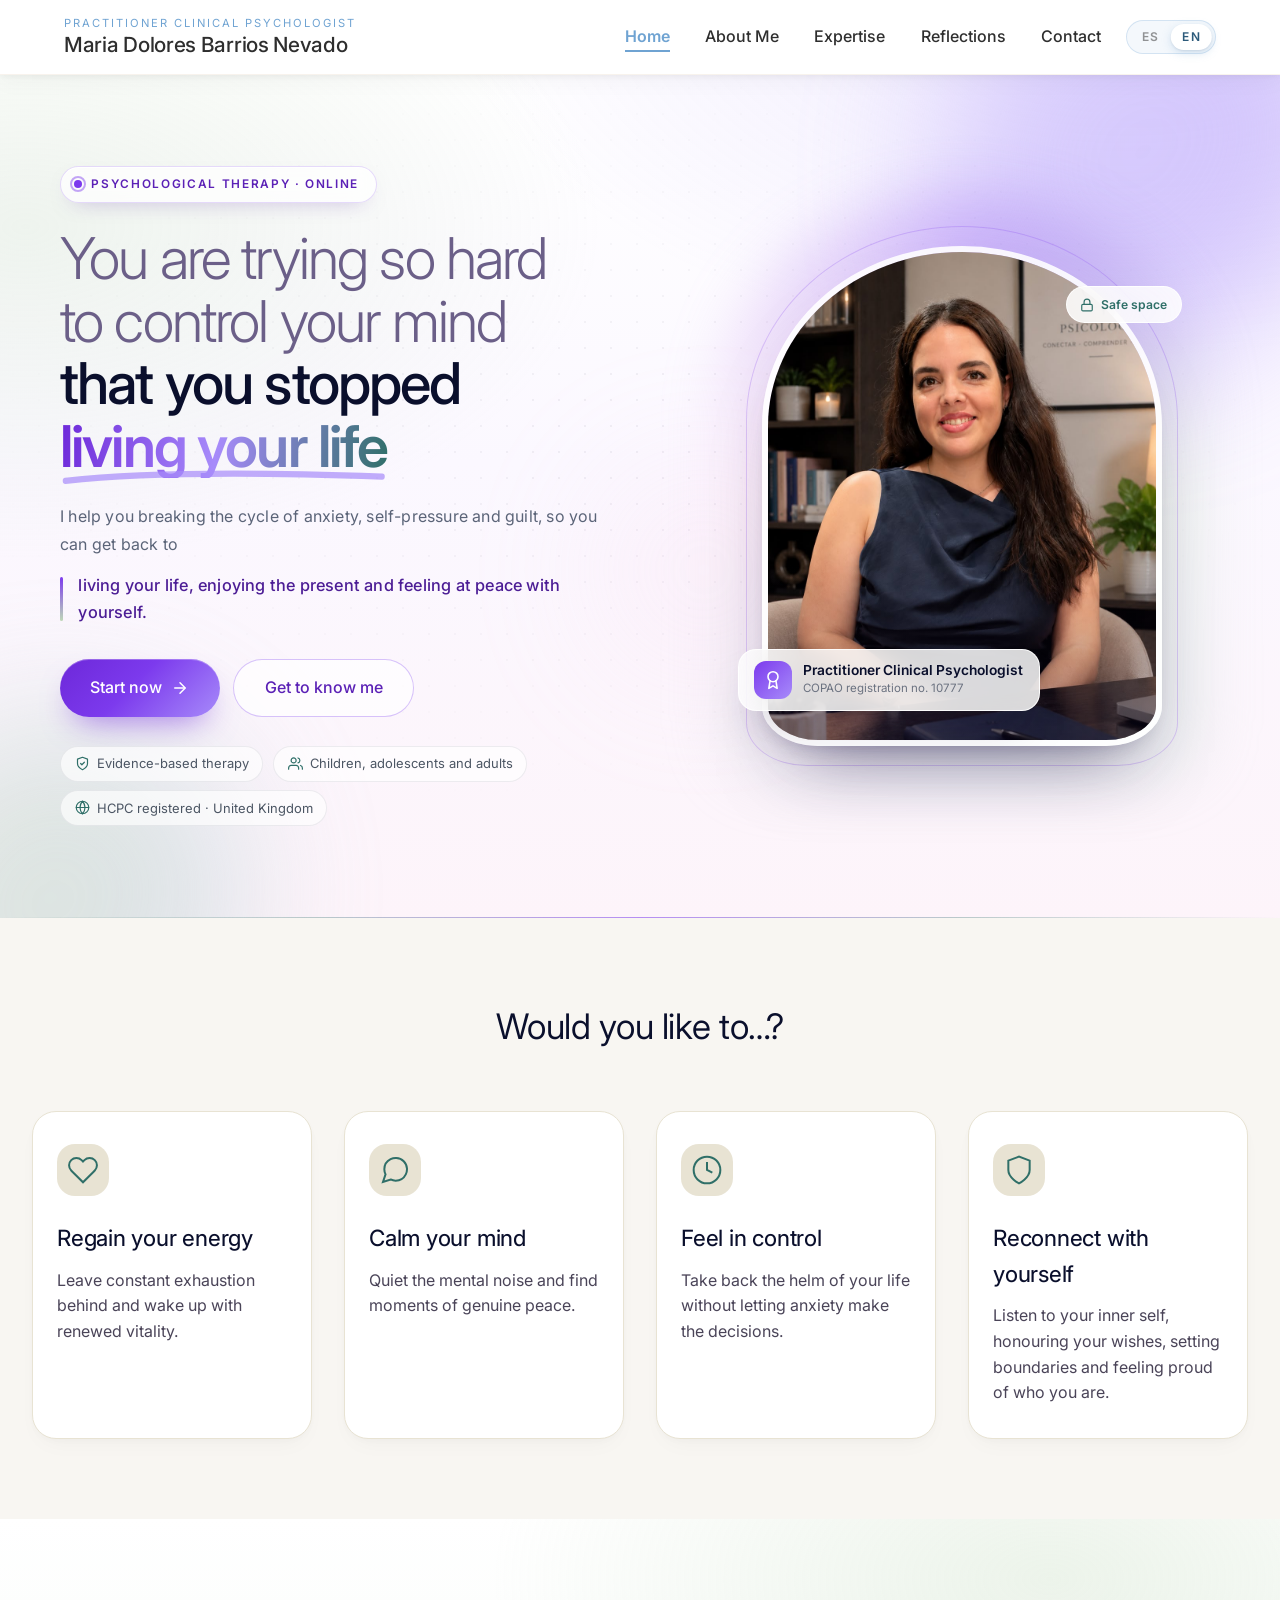
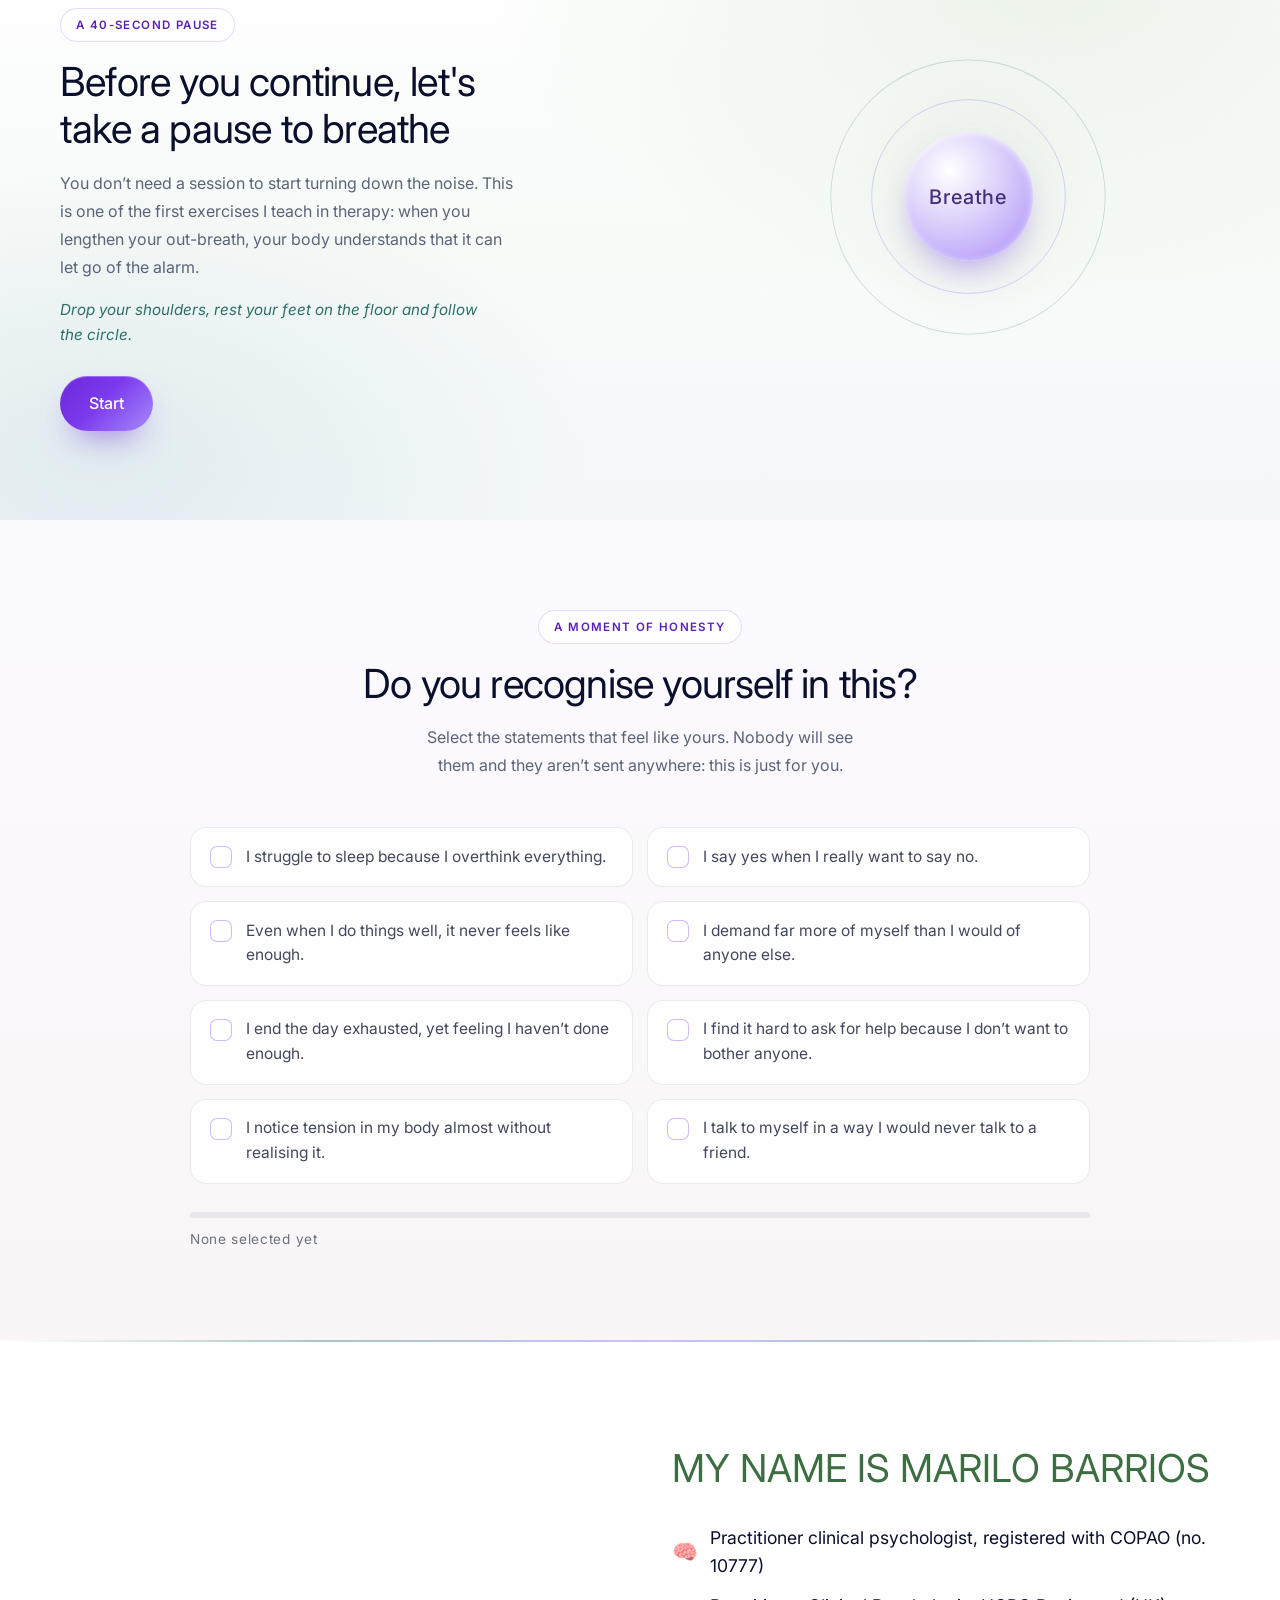
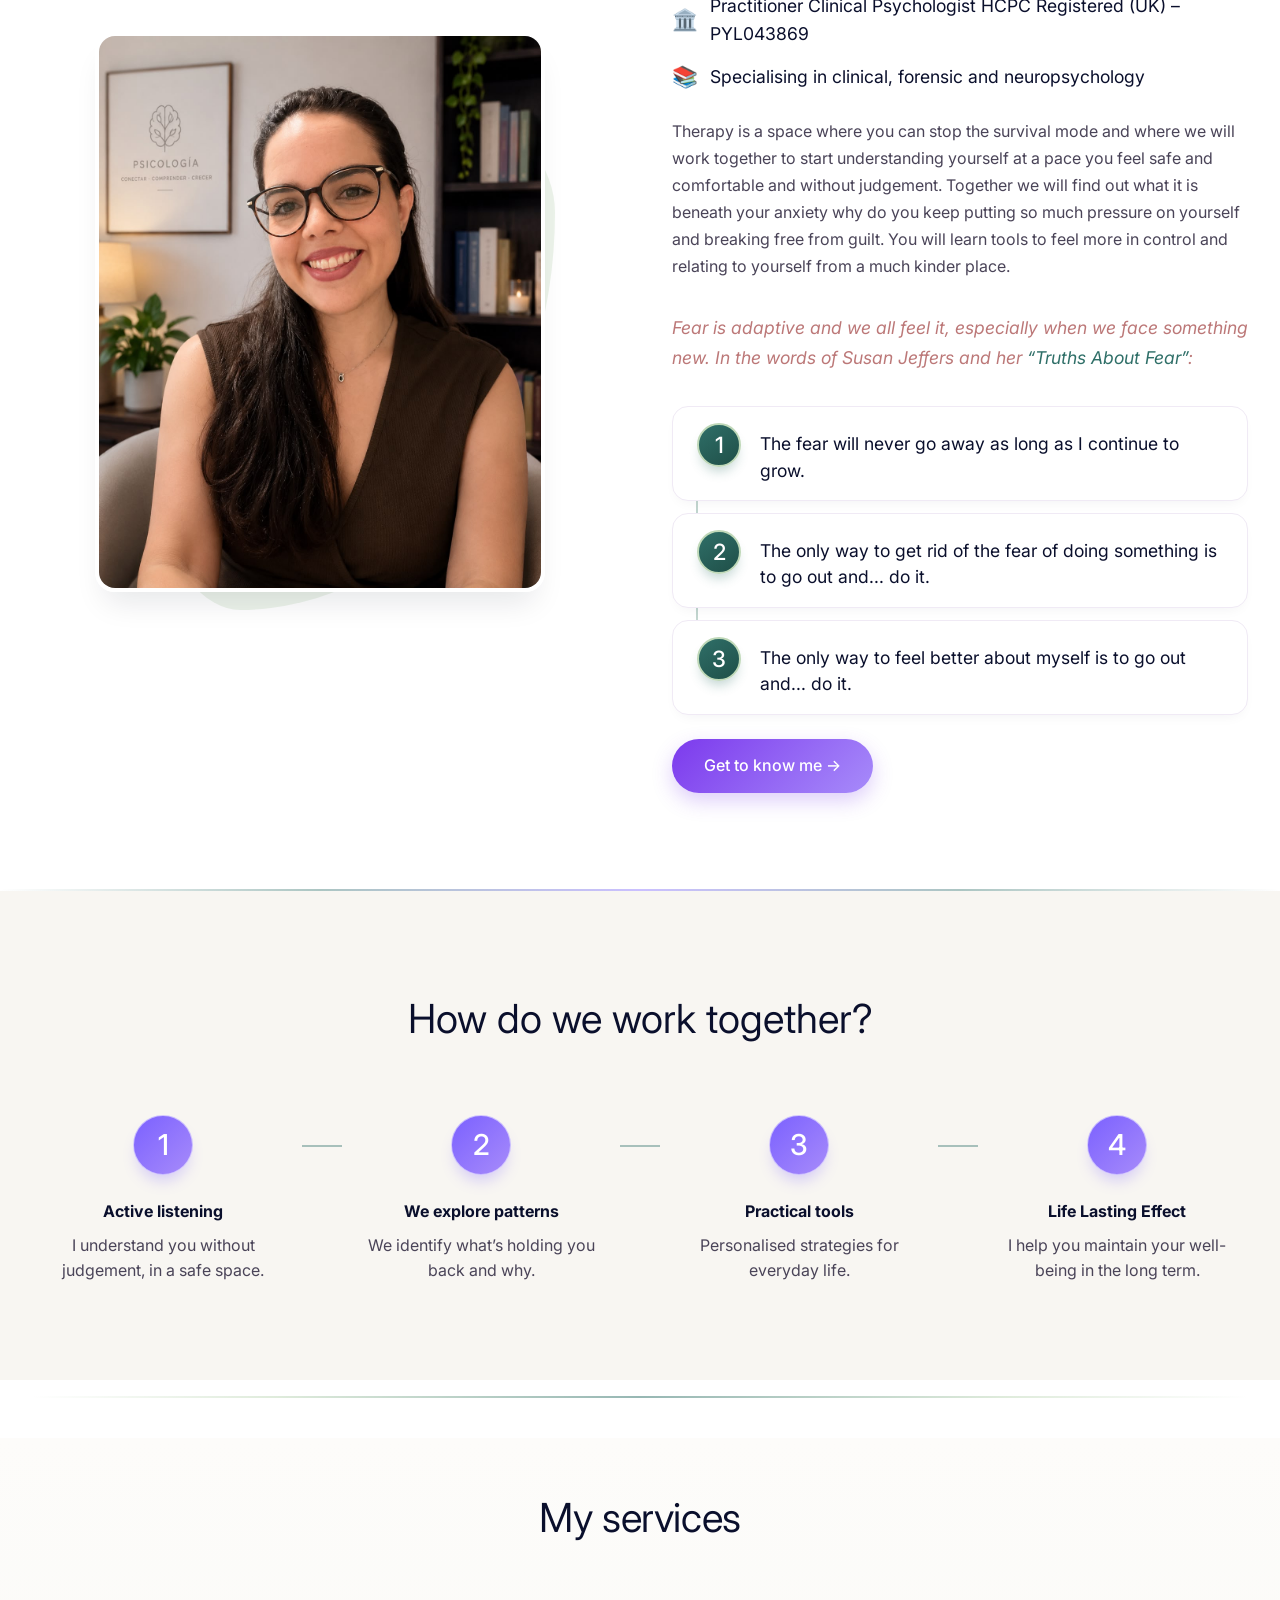
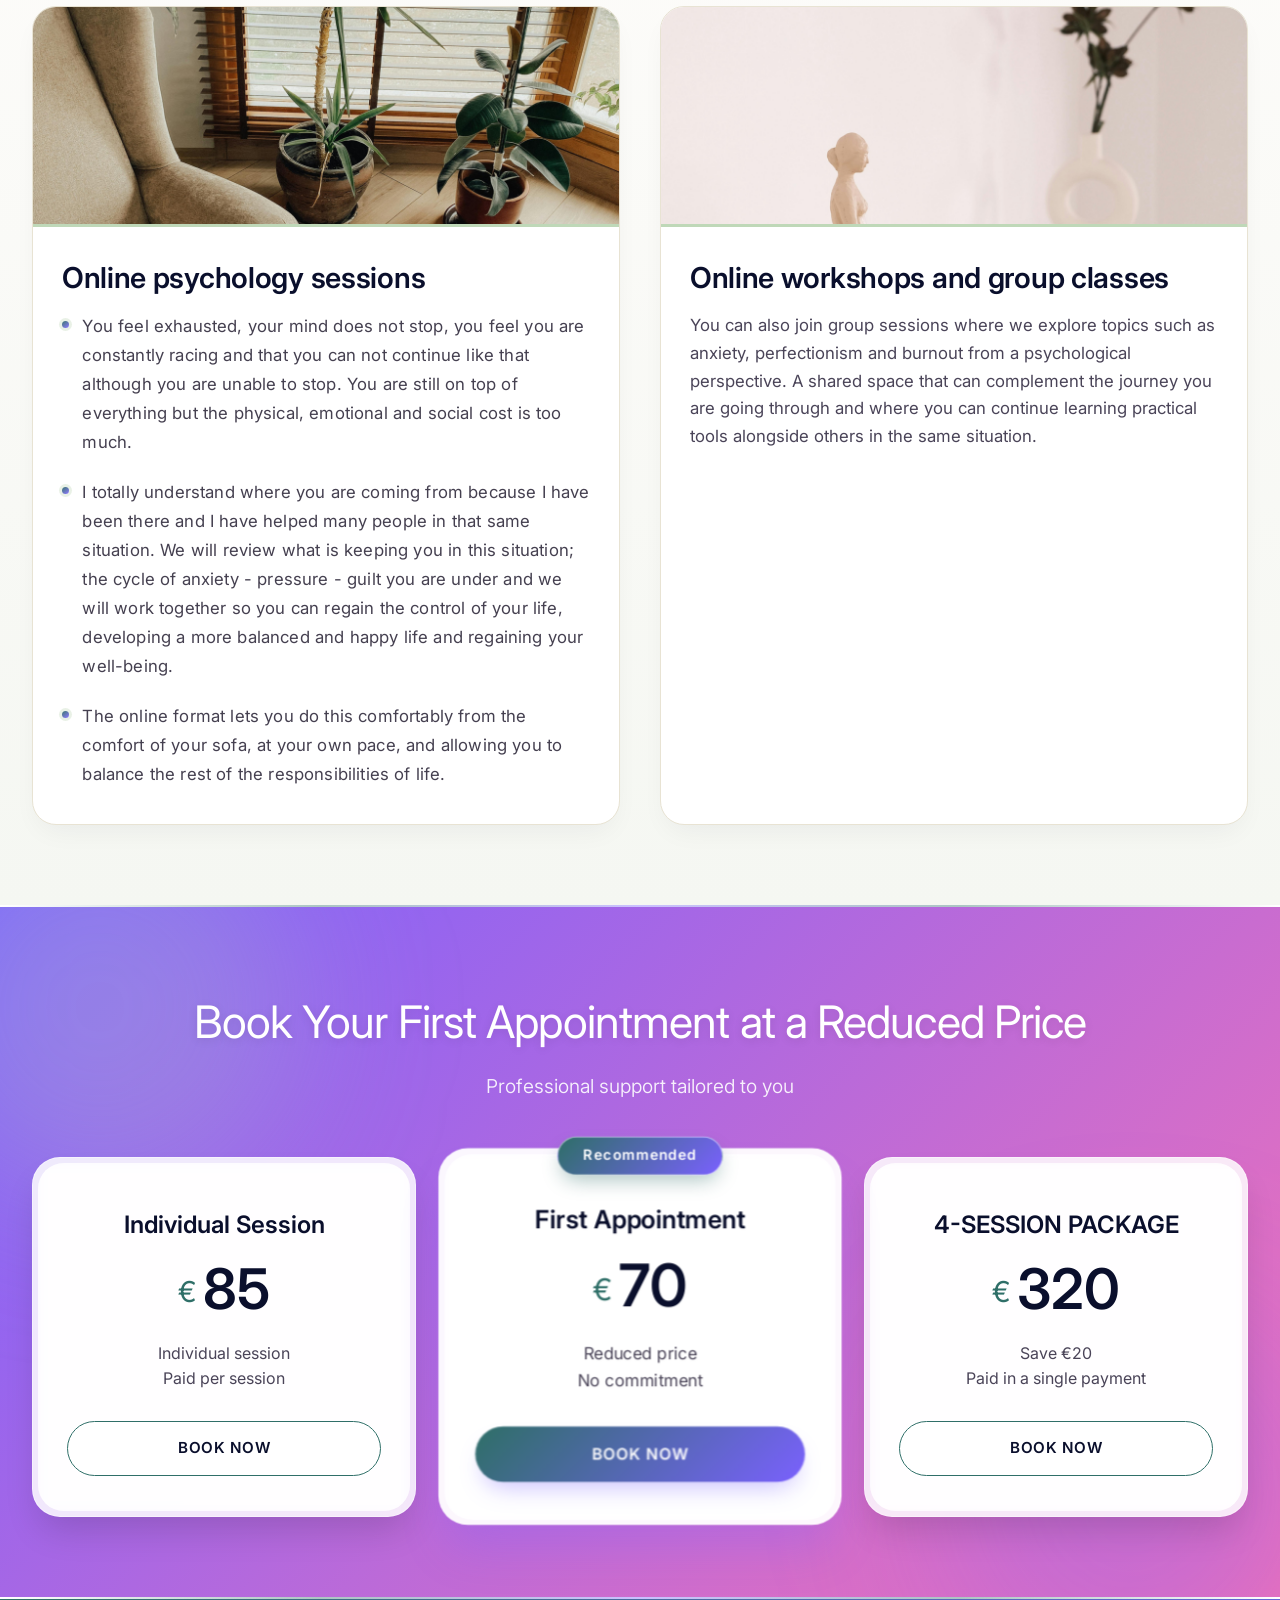
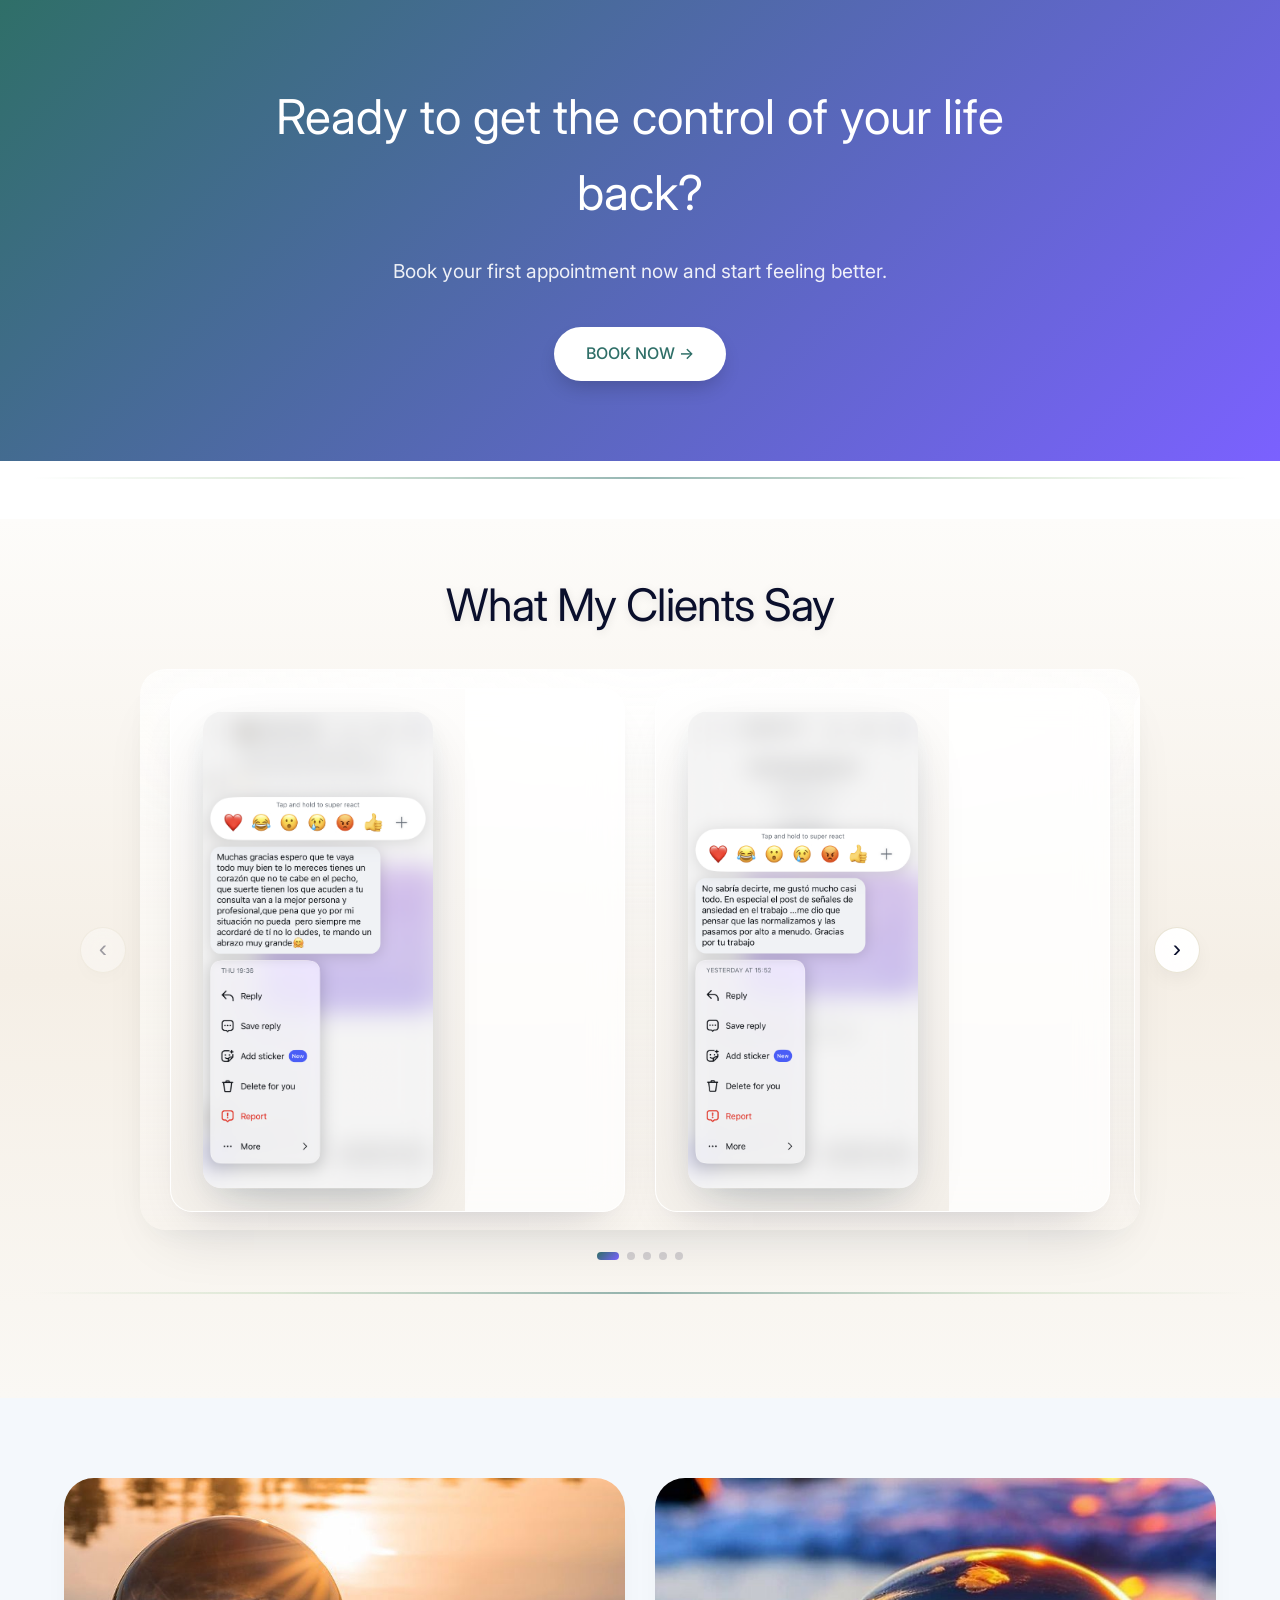
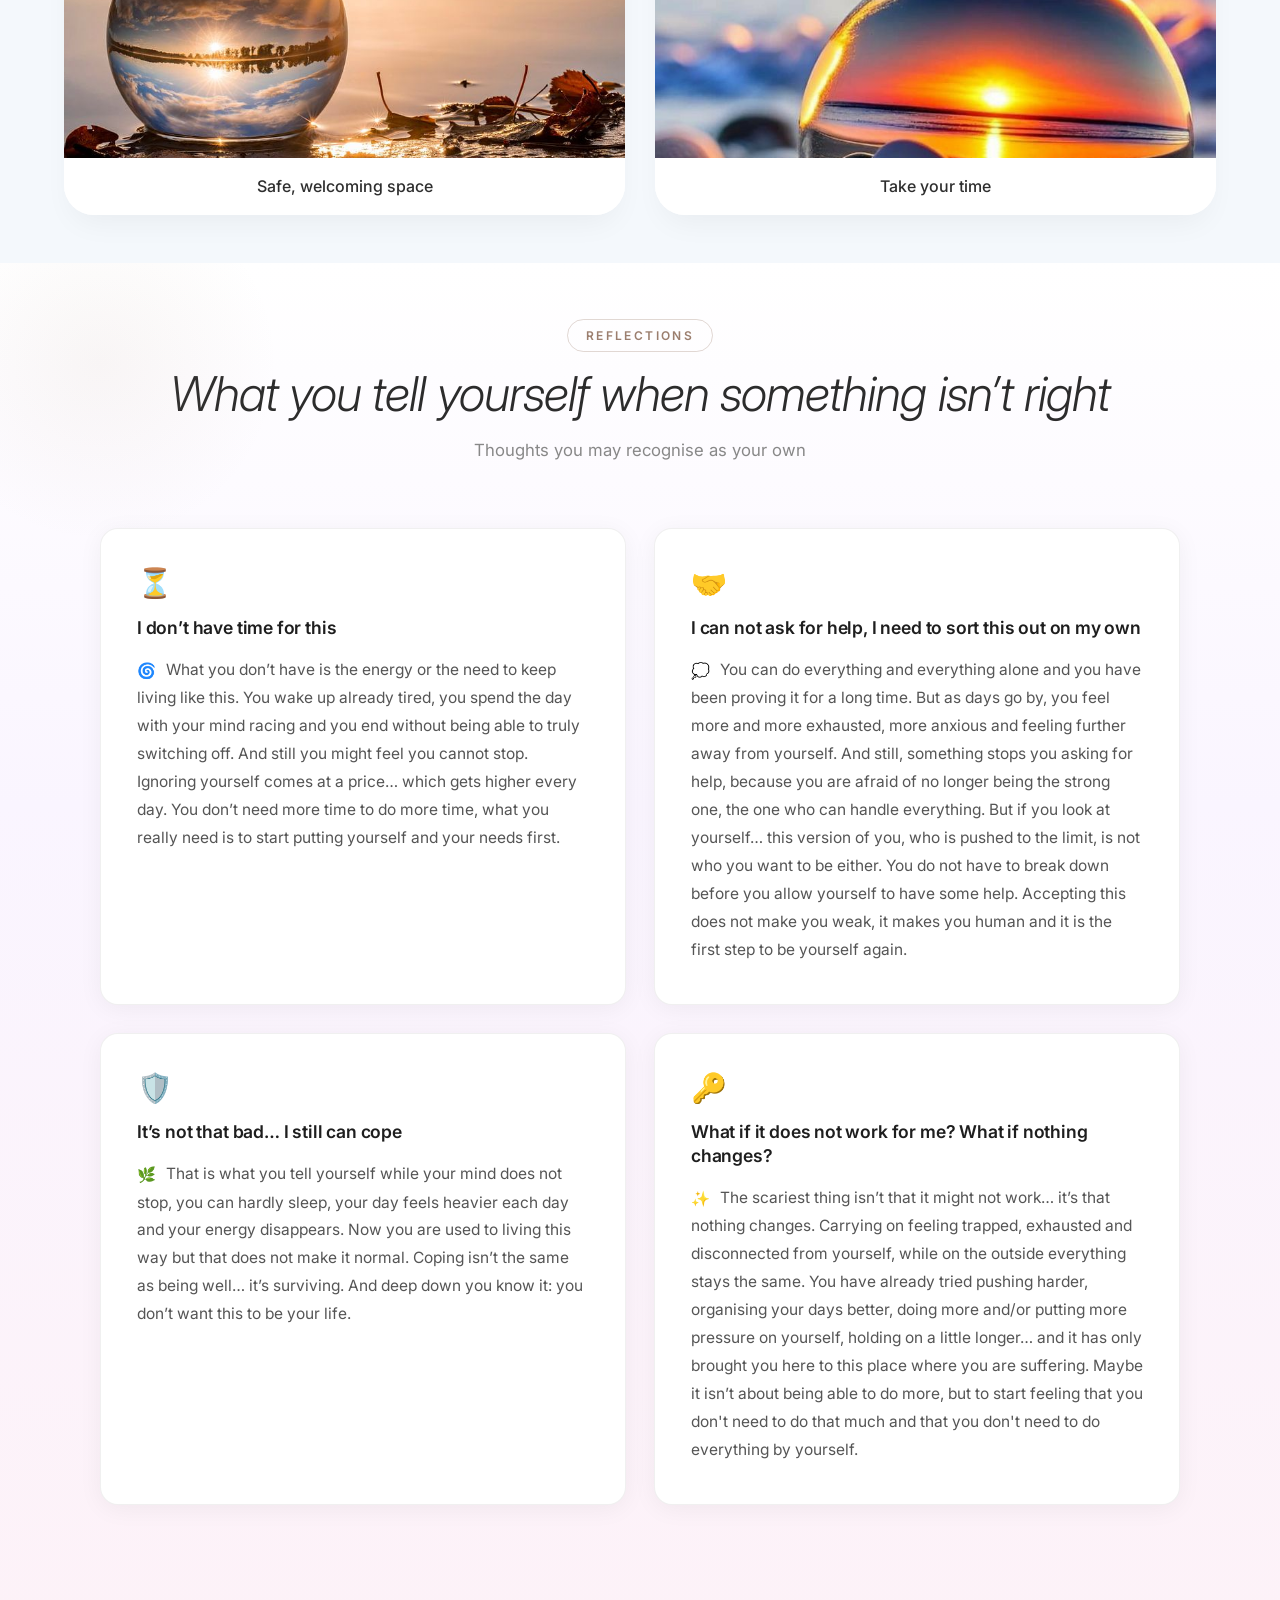
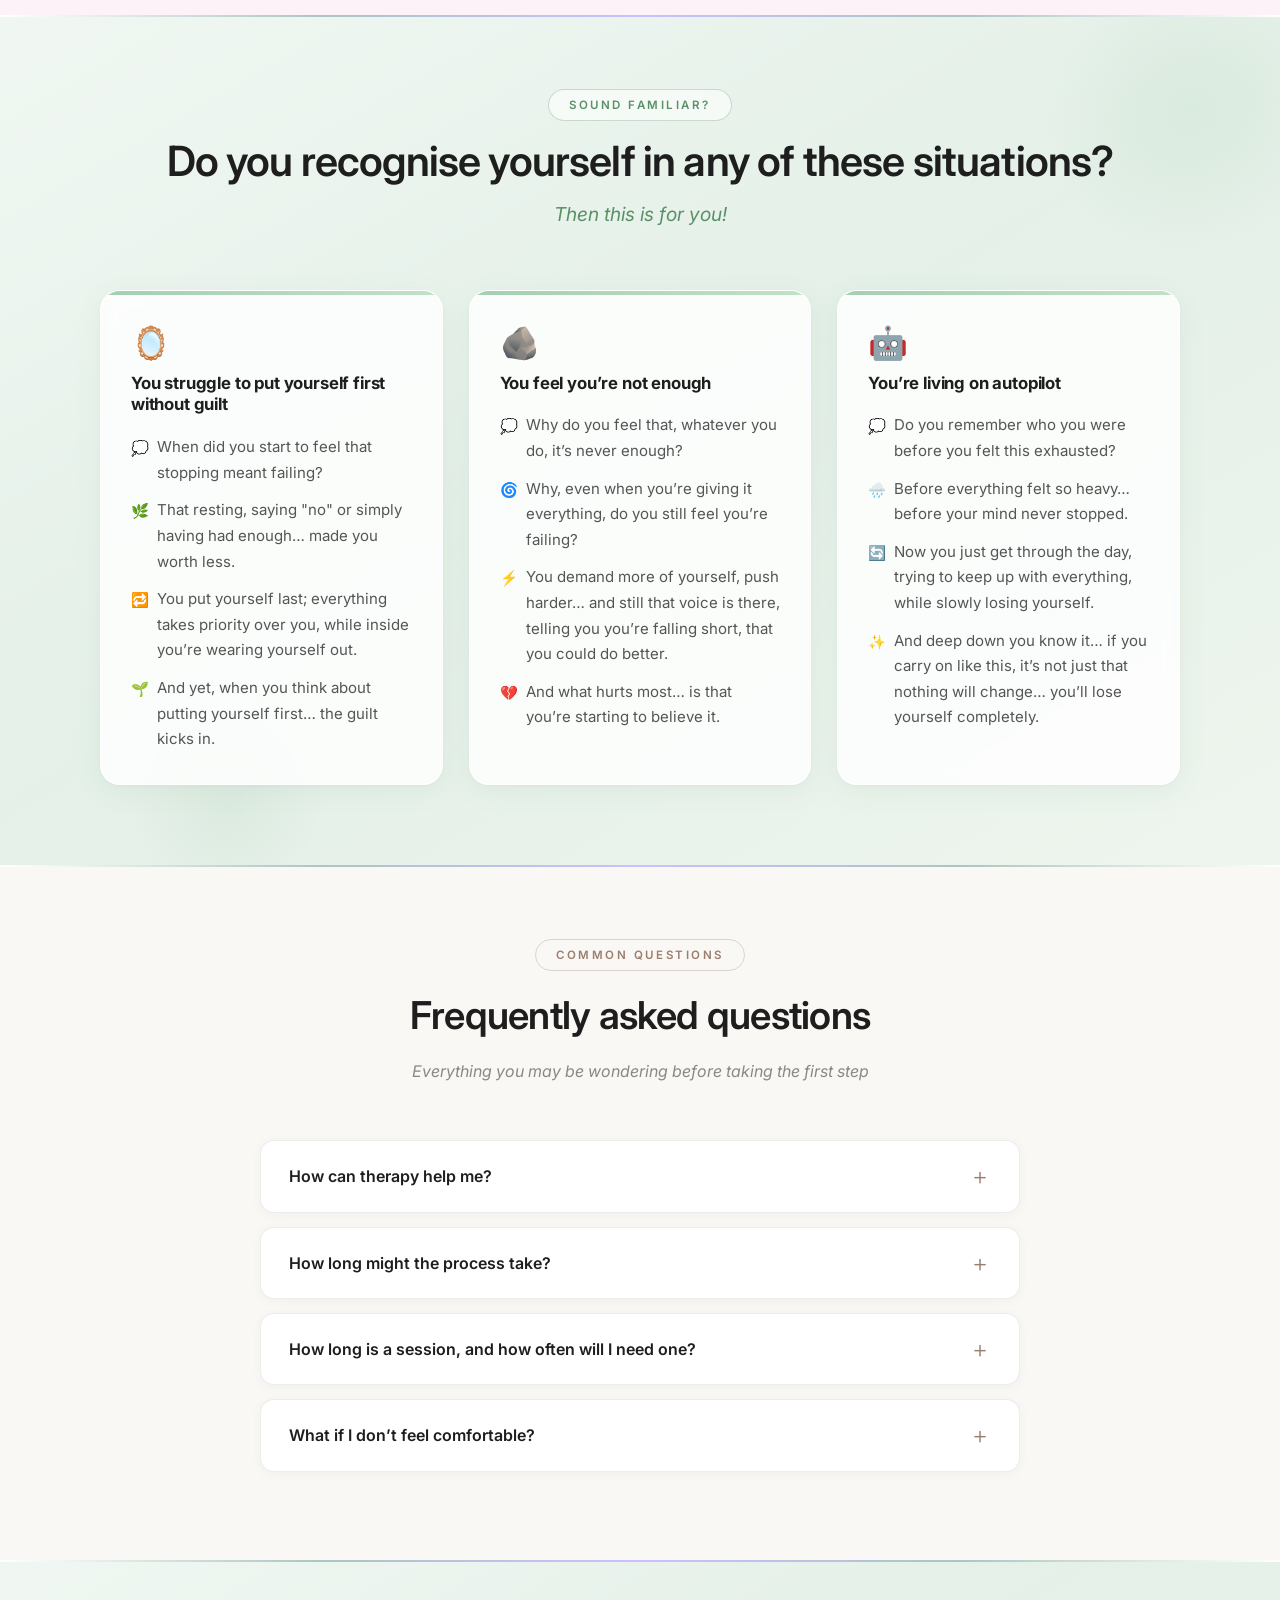
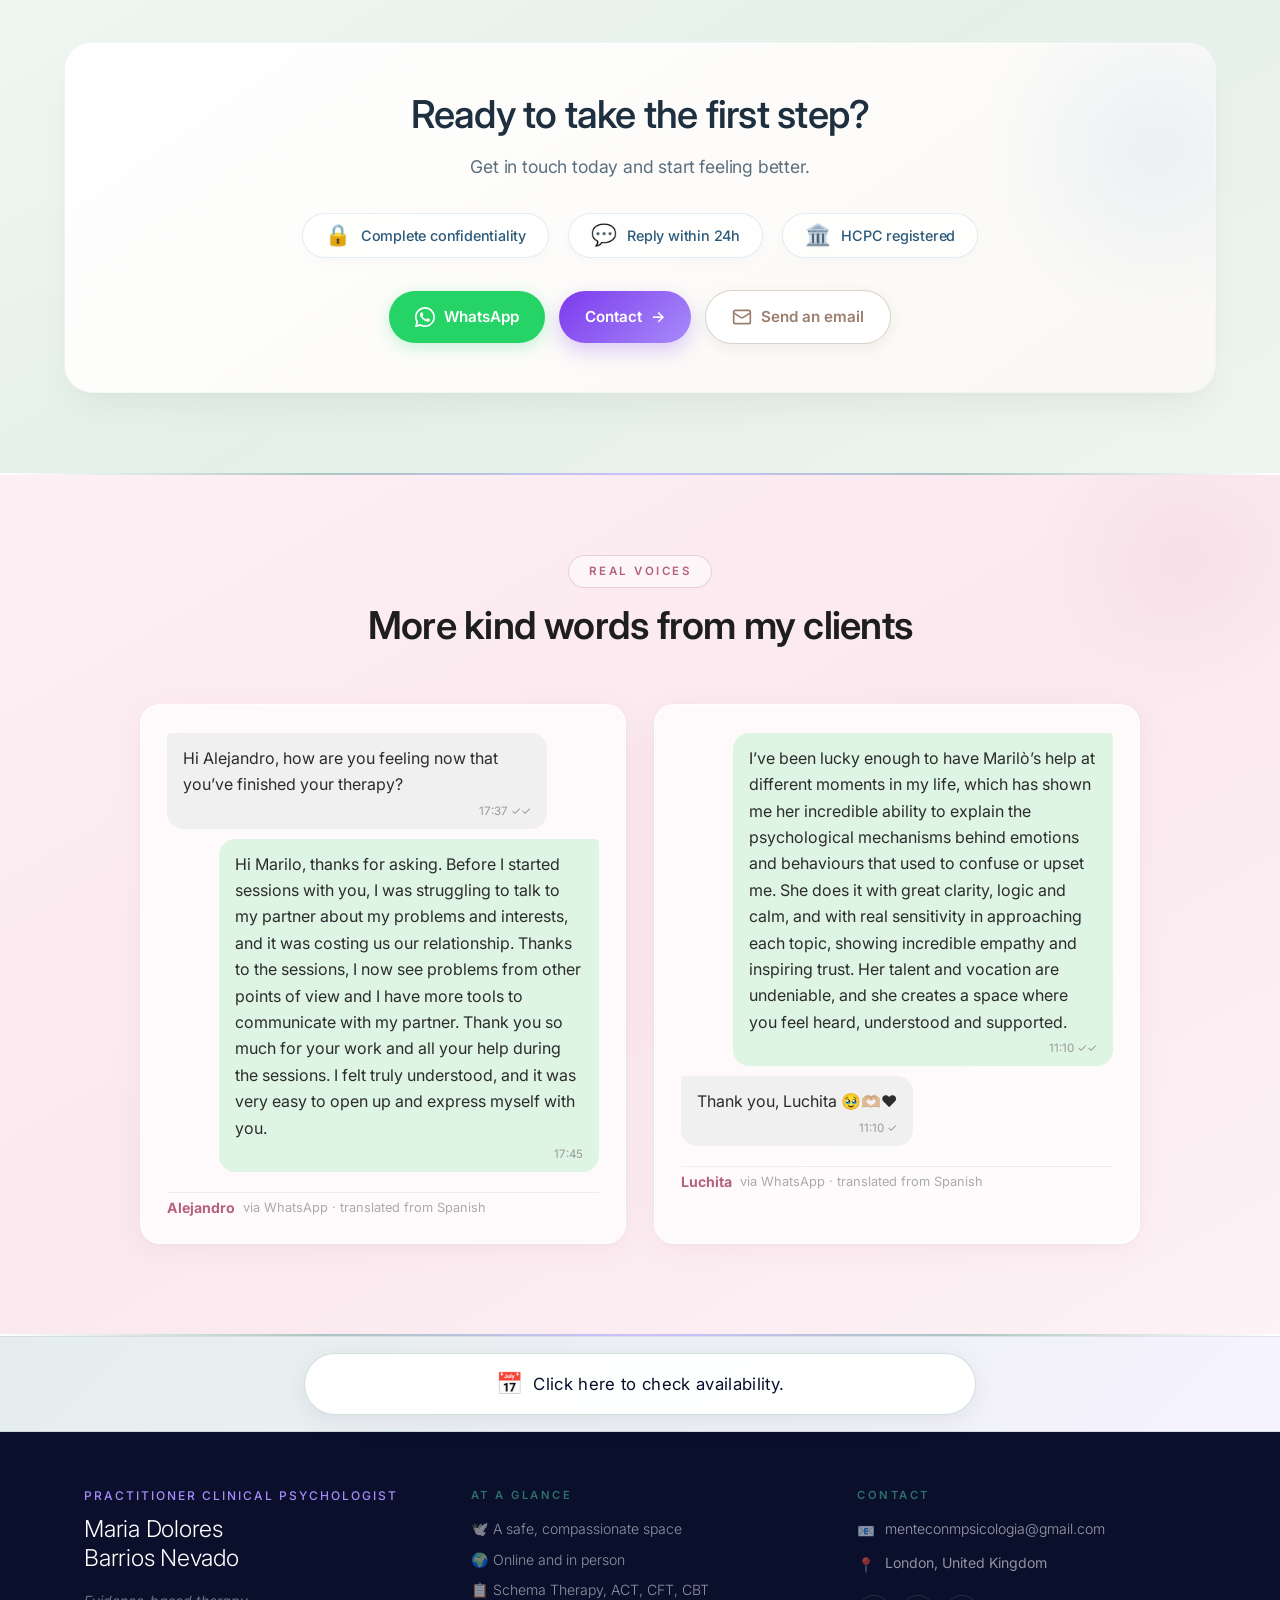
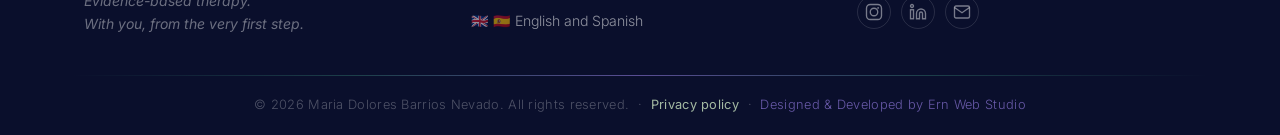
==== commit 1b98e2b6: "Revise the English homepage copy and align the language switcher. The title is now Practitioner Clin" ====
--- a/en/index.html
+++ b/en/index.html
@@ -39,7 +39,7 @@
     <div class="container header-container">
       <div class="logo logo-signature">
         <a href="index.html">
-          <span class="logo-subtitle">General Health Psychologist</span>
+          <span class="logo-subtitle">Practitioner Clinical Psychologist</span>
           <span class="logo-name">Maria Dolores Barrios Nevado</span>
         </a>
       </div>
@@ -82,17 +82,17 @@
           </span>
 
           <h1 class="ref-hero-headline hero-v2__headline">
-            <span class="hero-v2__line hero-v2__line--soft" style="--d:.16s">You’ve spent so long trying to control your mind</span>
+            <span class="hero-v2__line hero-v2__line--soft" style="--d:.16s">You are trying so hard to control your mind</span>
             <span class="hero-v2__line hero-v2__line--strong" style="--d:.30s">that you stopped
-              <span class="hero-v2__accent">enjoying your life<svg class="hero-v2__underline" viewBox="0 0 240 12" preserveAspectRatio="none" aria-hidden="true" focusable="false"><path d="M4 8.4C56 3.2 132 2.2 236 5.6" fill="none" stroke="currentColor" stroke-width="4" stroke-linecap="round"/></svg></span>
+              <span class="hero-v2__accent">living your life<svg class="hero-v2__underline" viewBox="0 0 240 12" preserveAspectRatio="none" aria-hidden="true" focusable="false"><path d="M4 8.4C56 3.2 132 2.2 236 5.6" fill="none" stroke="currentColor" stroke-width="4" stroke-linecap="round"/></svg></span>
             </span>
           </h1>
 
           <p class="ref-hero-description" style="--d:.44s">
-            I help you break free from the loop of anxiety, self-pressure and overthinking, so you can get back to:
+            I help you breaking the cycle of anxiety, self-pressure and guilt, so you can get back to
           </p>
           <p class="ref-hero-closing" style="--d:.64s">
-            living calmly, enjoying the present and feeling at peace with yourself.
+            living your life, enjoying the present and feeling at peace with yourself.
           </p>
 
           <div class="ref-hero-actions" style="--d:.74s">
@@ -139,7 +139,7 @@
                 <svg width="20" height="20" viewBox="0 0 24 24" fill="none" stroke="currentColor" stroke-width="1.9" stroke-linecap="round" stroke-linejoin="round" focusable="false"><circle cx="12" cy="8" r="6"/><path d="M15.477 12.89 17 22l-5-3-5 3 1.523-9.11"/></svg>
               </span>
               <span class="hero-v2__badge-text">
-                <strong>General Health Psychologist</strong>
+                <strong>Practitioner Clinical Psychologist</strong>
                 <span>COPAO registration no. 10777</span>
               </span>
             </div>
@@ -190,7 +190,7 @@
             </svg>
           </div>
           <h3 class="ref-card-title">Reconnect with yourself</h3>
-          <p class="ref-card-desc">Listen to yourself, respect yourself and feel proud of who you are.</p>
+          <p class="ref-card-desc">Listen to your inner self, honouring your wishes, setting boundaries and feeling proud of who you are.</p>
         </article>
       </div>
     </div>
@@ -202,7 +202,7 @@
       <div class="pxi-breathe__grid">
         <div class="pxi-breathe__intro">
           <span class="pxi-eyebrow">A 40-second pause</span>
-          <h2 id="pxi-breathe-title" class="pxi-title">Before you read on, breathe with me</h2>
+          <h2 id="pxi-breathe-title" class="pxi-title">Before you continue, let's take a pause to breathe</h2>
           <p class="pxi-lead">
             You don’t need a session to start turning down the noise. This is one of the first exercises I teach in therapy: when you lengthen your out-breath, your body understands that it can let go of the alarm.
           </p>
@@ -322,12 +322,12 @@
         <div class="ref-about-content">
           <h2 class="ref-about-title">MY NAME IS MARILO BARRIOS</h2>
           <ul class="ref-about-list">
-            <li><span>🧠</span> General Health Psychologist, registered with COPAO (no. 10777)</li>
+            <li><span>🧠</span> Practitioner clinical psychologist, registered with COPAO (no. 10777)</li>
             <li><span>🏛️</span> Practitioner Clinical Psychologist HCPC Registered (UK) – PYL043869</li>
             <li><span>📚</span> Specialising in clinical, forensic and neuropsychology</li>
           </ul>
           <p class="ref-about-text">
-            Therapy is a space to stop just surviving inside your head and start understanding yourself without judgement. You’ll discover what fuels your anxiety and self-pressure, learn tools to feel calmer and begin relating to yourself from a much kinder place.
+            Therapy is a space where you can stop the survival mode and where we will work together to start understanding yourself at a pace you feel safe and comfortable and without judgement. Together we will find out what it is beneath your anxiety why do you keep putting so much pressure on yourself and breaking free from guilt. You will learn tools to feel more in control and relating to yourself from a much kinder place.
           </p>
           <!-- YENİ KORKU / GERÇEKLER BÖLÜMÜ -->
 <div class="ref-fear-container">
@@ -384,7 +384,7 @@
         <div class="ref-step-connector"></div>
         <div class="ref-step-item">
           <div class="ref-step-number">4</div>
-          <h4>Lasting balance</h4>
+          <h4>Life Lasting Effect</h4>
           <p>I help you maintain your well-being in the long term.</p>
         </div>
       </div>
@@ -408,17 +408,17 @@
         <div class="ref-service-content">
           <h3 class="ref-service-heading">Online psychology sessions</h3>
           <ul class="ref-service-list ref-service-list--premium" aria-label="What online sessions offer">
-            <li>
-              <span class="ref-service-point-glyph" aria-hidden="true"></span>
-              <span class="ref-service-point-body">You feel exhausted, your mind won’t switch off and you have the sense that <strong>you can’t go on</strong>, even though you keep on top of everything.</span>
-            </li>
-            <li>
-              <span class="ref-service-point-glyph" aria-hidden="true"></span>
-              <span class="ref-service-point-body">We’ll work through your emotional blocks and self-pressure so you can regain <strong>your balance</strong> and <strong>well-being</strong>.</span>
-            </li>
-            <li>
-              <span class="ref-service-point-glyph" aria-hidden="true"></span>
-              <span class="ref-service-point-body">The online format lets you do this comfortably, without travelling, and at <strong>your own pace</strong>, even at the times you need it most.</span>
+                        <li>
+              <span class="ref-service-point-glyph" aria-hidden="true"></span>
+              <span class="ref-service-point-body">You feel exhausted, your mind does not stop, you feel you are constantly racing and that you can not continue like that although you are unable to stop. You are still on top of everything but the physical, emotional and social cost is too much.</span>
+            </li>
+            <li>
+              <span class="ref-service-point-glyph" aria-hidden="true"></span>
+              <span class="ref-service-point-body">I totally understand where you are coming from because I have been there and I have helped many people in that same situation. We will review what is keeping you in this situation; the cycle of anxiety - pressure - guilt you are under and we will work together so you can regain the control of your life, developing a more balanced and happy life and regaining your well-being.</span>
+            </li>
+            <li>
+              <span class="ref-service-point-glyph" aria-hidden="true"></span>
+              <span class="ref-service-point-body">The online format lets you do this comfortably from the comfort of your sofa, at your own pace, and allowing you to balance the rest of the responsibilities of life.</span>
             </li>
           </ul>
         </div>
@@ -432,7 +432,7 @@
         <div class="ref-service-content">
           <h3 class="ref-service-heading">Online workshops and group classes</h3>
           <p class="ref-service-text">
-            You can also join group sessions where we explore topics such as anxiety, self-pressure and burnout from a psychological perspective. A guided space to understand what you’re going through, share if you need to and learn practical tools alongside others in the same situation.
+            You can also join group sessions where we explore topics such as anxiety, perfectionism and burnout from a psychological perspective. A shared space that can complement the journey you are going through and where you can continue learning practical tools alongside others in the same situation.
           </p>
         </div>
       </div>
@@ -510,8 +510,8 @@
   <!-- ========== CTA ========== -->
   <section class="ref-cta-section">
     <div class="ref-cta-container">
-      <h2 class="ref-cta-title">Ready to get your energy back?</h2>
-      <p class="ref-cta-subtitle">Book your first appointment at a reduced price and start feeling better.</p>
+      <h2 class="ref-cta-title">Ready to get the control of your life back?</h2>
+      <p class="ref-cta-subtitle">Book your first appointment now and start feeling better.</p>
       <a href="iletisim.html" class="ref-btn ref-btn-primary">BOOK NOW →</a>
     </div>
   </section>
@@ -653,34 +653,34 @@
           <h3 class="p-card-title">I don’t have time for this</h3>
           <p class="p-card-text">
             <span class="p-bullet">🌀</span>
-            What you don’t have is the energy to keep living like this. You wake up tired, spend the day with your mind racing and reach the night without ever truly switching off. And still you feel you can’t stop? Ignoring yourself comes at a price too… and it gets higher every day. You don’t need more time; you need to stop putting yourself last.
+            What you don’t have is the energy or the need to keep living like this. You wake up already tired, you spend the day with your mind racing and you end without being able to truly switching off. And still you might feel you cannot stop. Ignoring yourself comes at a price… which gets higher every day. You don’t need more time to do more time, what you really need is to start putting yourself and your needs first.
           </p>
         </div>
 
         <div class="p-card">
           <div class="p-card-icon">🤝</div>
-          <h3 class="p-card-title">I’ve never asked for help. I can handle this on my own</h3>
+          <h3 class="p-card-title">I can not ask for help, I need to sort this out on my own</h3>
           <p class="p-card-text">
             <span class="p-bullet">💭</span>
-            Of course you can… you’ve been proving it for a long time. But inside you’re more and more exhausted, more anxious, further away from yourself. And still, something stops you asking for help, because you’re afraid of no longer being the strong one, the one who can handle everything. But look at yourself… this version of you, pushed to the limit, isn’t who you want to be either. You don’t have to break before you allow yourself support. Accepting it doesn’t make you weak; it lets you be yourself again.
+            You can do everything and everything alone and you have been proving it for a long time. But as days go by, you feel more and more exhausted, more anxious and feeling further away from yourself. And still, something stops you asking for help, because you are afraid of no longer being the strong one, the one who can handle everything. But if you look at yourself… this version of you, who is pushed to the limit, is not who you want to be either. You do not have to break down before you allow yourself to have some help. Accepting this does not make you weak, it makes you human and it is the first step to be yourself again.
           </p>
         </div>
 
         <div class="p-card">
           <div class="p-card-icon">🛡️</div>
-          <h3 class="p-card-title">It’s not that bad… I can cope</h3>
+          <h3 class="p-card-title">It’s not that bad… I still can cope</h3>
           <p class="p-card-text">
             <span class="p-bullet">🌿</span>
-            That’s what you tell yourself while your mind won’t stop, you sleep badly and every day feels heavier. You’ve got used to living like this, but that doesn’t make it normal. Coping isn’t the same as being well… it’s surviving. And deep down you know it: you don’t want this to be your life.
+            That is what you tell yourself while your mind does not stop, you can hardly sleep, your day feels heavier each day and your energy disappears. Now you are used to living this way but that does not make it normal. Coping isn’t the same as being well… it’s surviving. And deep down you know it: you don’t want this to be your life.
           </p>
         </div>
 
         <div class="p-card">
           <div class="p-card-icon">🔑</div>
-          <h3 class="p-card-title">What if it doesn’t work for me?</h3>
+          <h3 class="p-card-title">What if it does not work for me? What if nothing changes?</h3>
           <p class="p-card-text">
             <span class="p-bullet">✨</span>
-            The scariest thing isn’t that it might not work… it’s that nothing changes. Carrying on feeling trapped, exhausted and disconnected from yourself, while on the outside everything stays the same. You’ve already tried pushing harder, demanding more of yourself, holding on longer… and it has only brought you here. Maybe it isn’t about being able to do more, but about no longer doing it alone and starting to do it differently.
+            The scariest thing isn’t that it might not work… it’s that nothing changes. Carrying on feeling trapped, exhausted and disconnected from yourself, while on the outside everything stays the same. You have already tried pushing harder, organising your days better, doing more and/or putting more pressure on yourself, holding on a little longer… and it has only brought you here to this place where you are suffering. Maybe it isn’t about being able to do more, but to start feeling that you don't need to do that much and that you don't need to do everything by yourself.
           </p>
         </div>
 
@@ -915,7 +915,7 @@
 
       <!-- Col 1: Brand -->
       <div class="sfe-brand">
-        <p class="sfe-brand-role">General Health Psychologist</p>
+        <p class="sfe-brand-role">Practitioner Clinical Psychologist</p>
         <p class="sfe-brand-name">Maria Dolores<br>Barrios Nevado</p>
         <p class="sfe-brand-tagline">Evidence-based therapy.<br>With you, from the very first step.</p>
       </div>
--- a/css/style.css
+++ b/css/style.css
@@ -132,11 +132,13 @@
 .main-nav {
   flex: 1;
   display: flex;
+  align-items: center;
   justify-content: flex-end;
 }
 
 .main-nav .nav-list {
   display: flex;
+  align-items: center;
   gap: 2.2rem;
   list-style: none;
   margin: 0;
